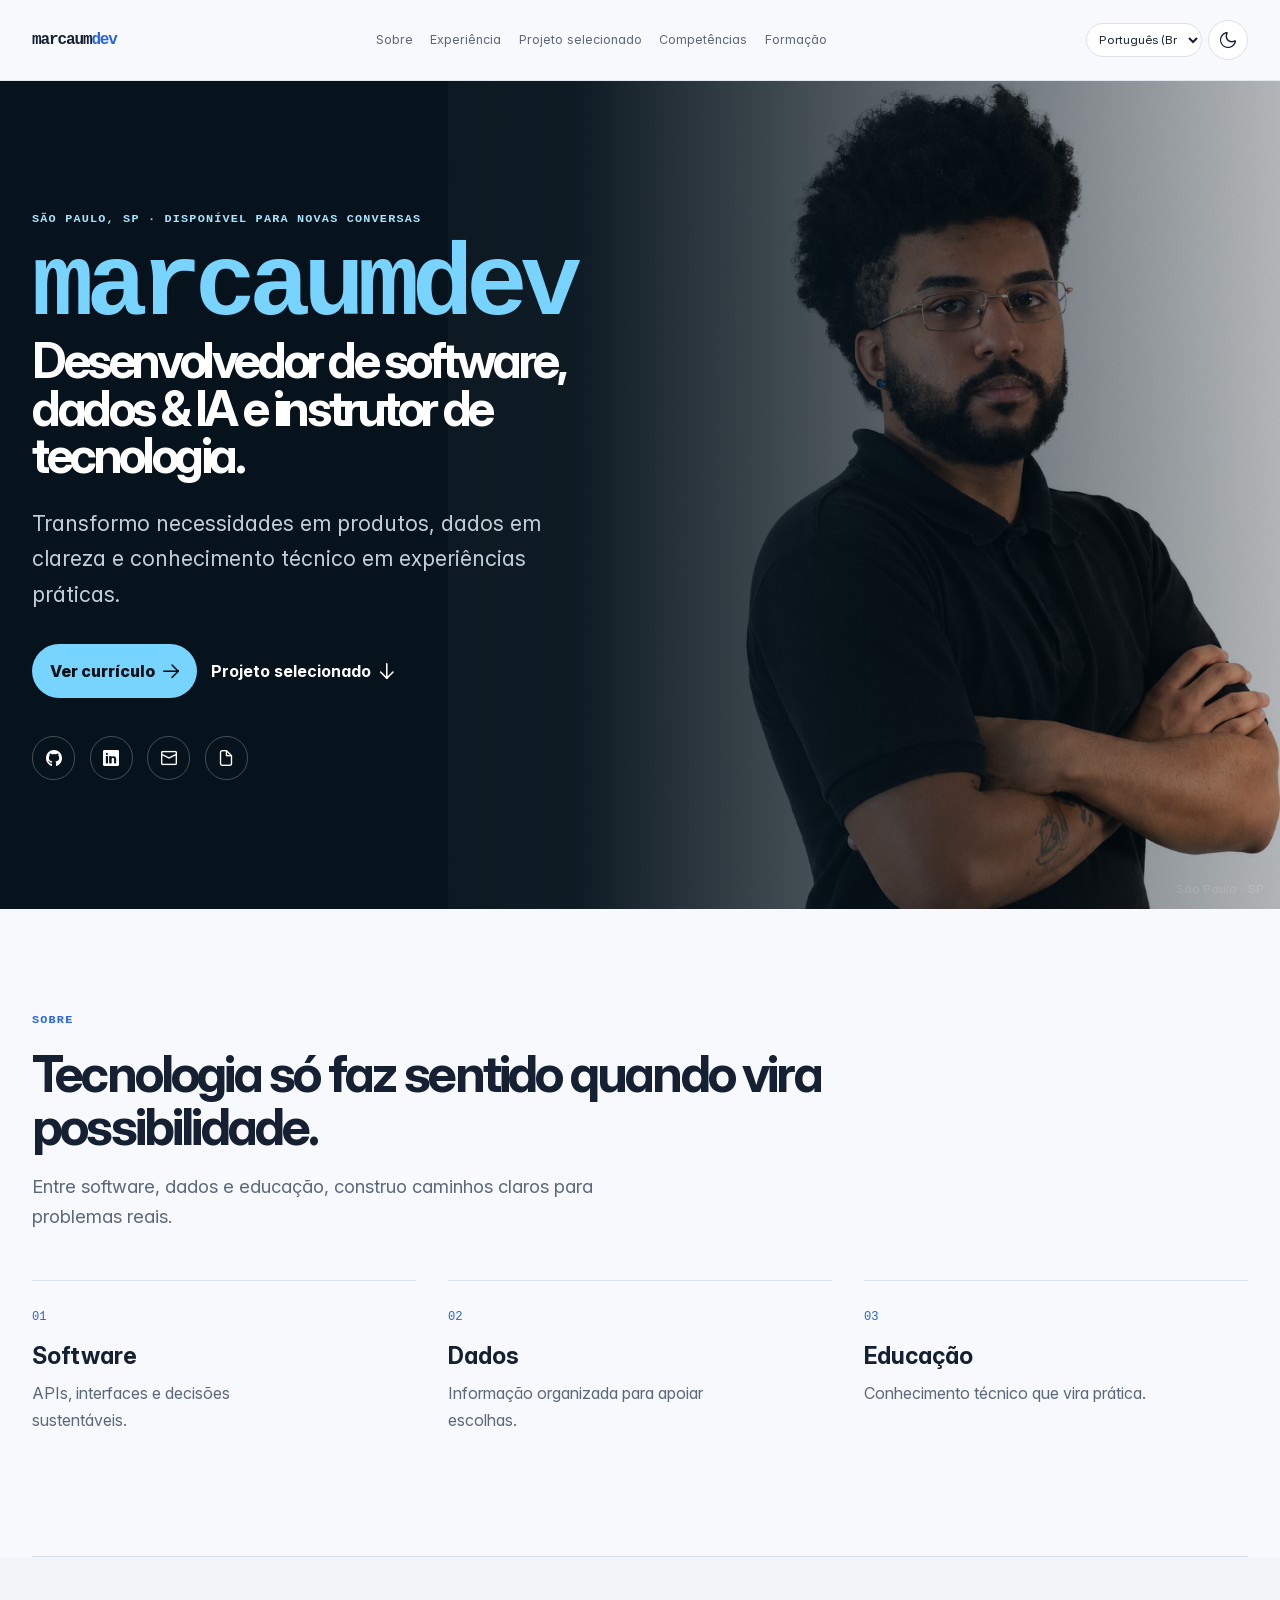
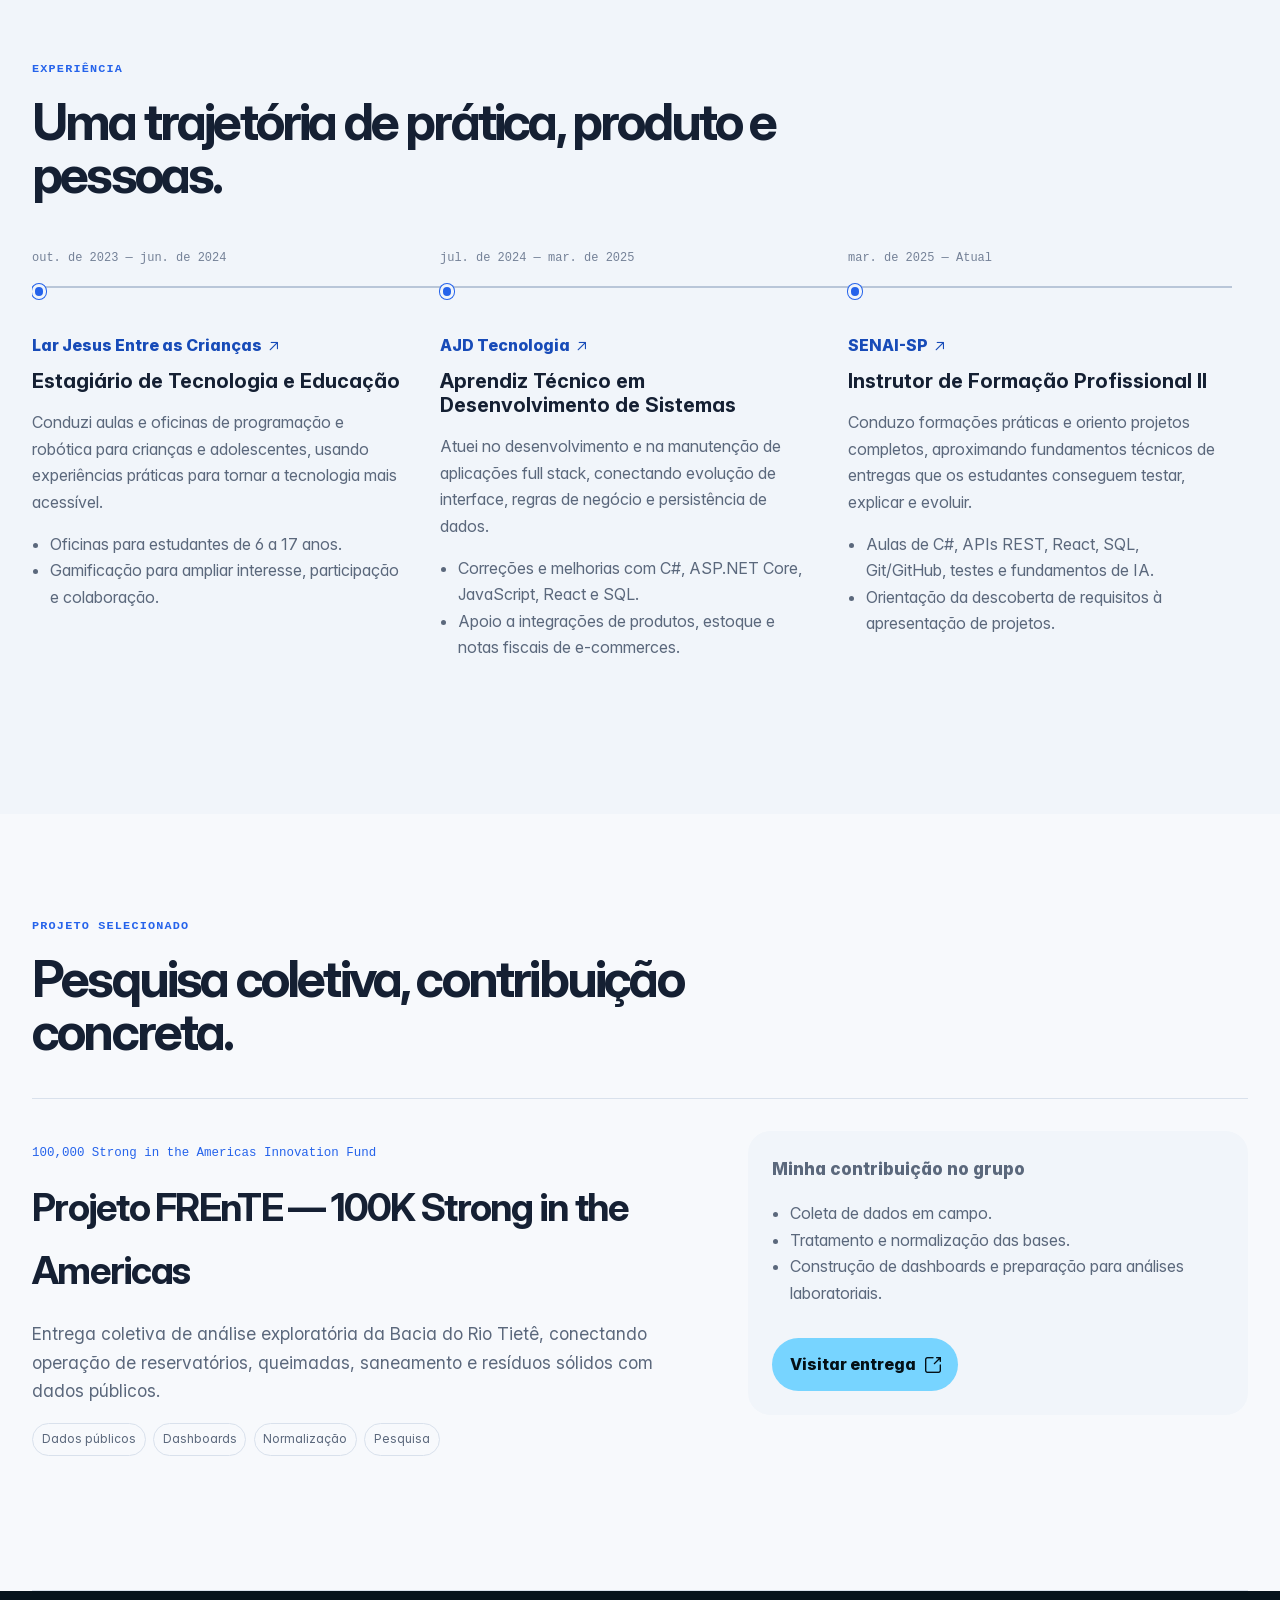
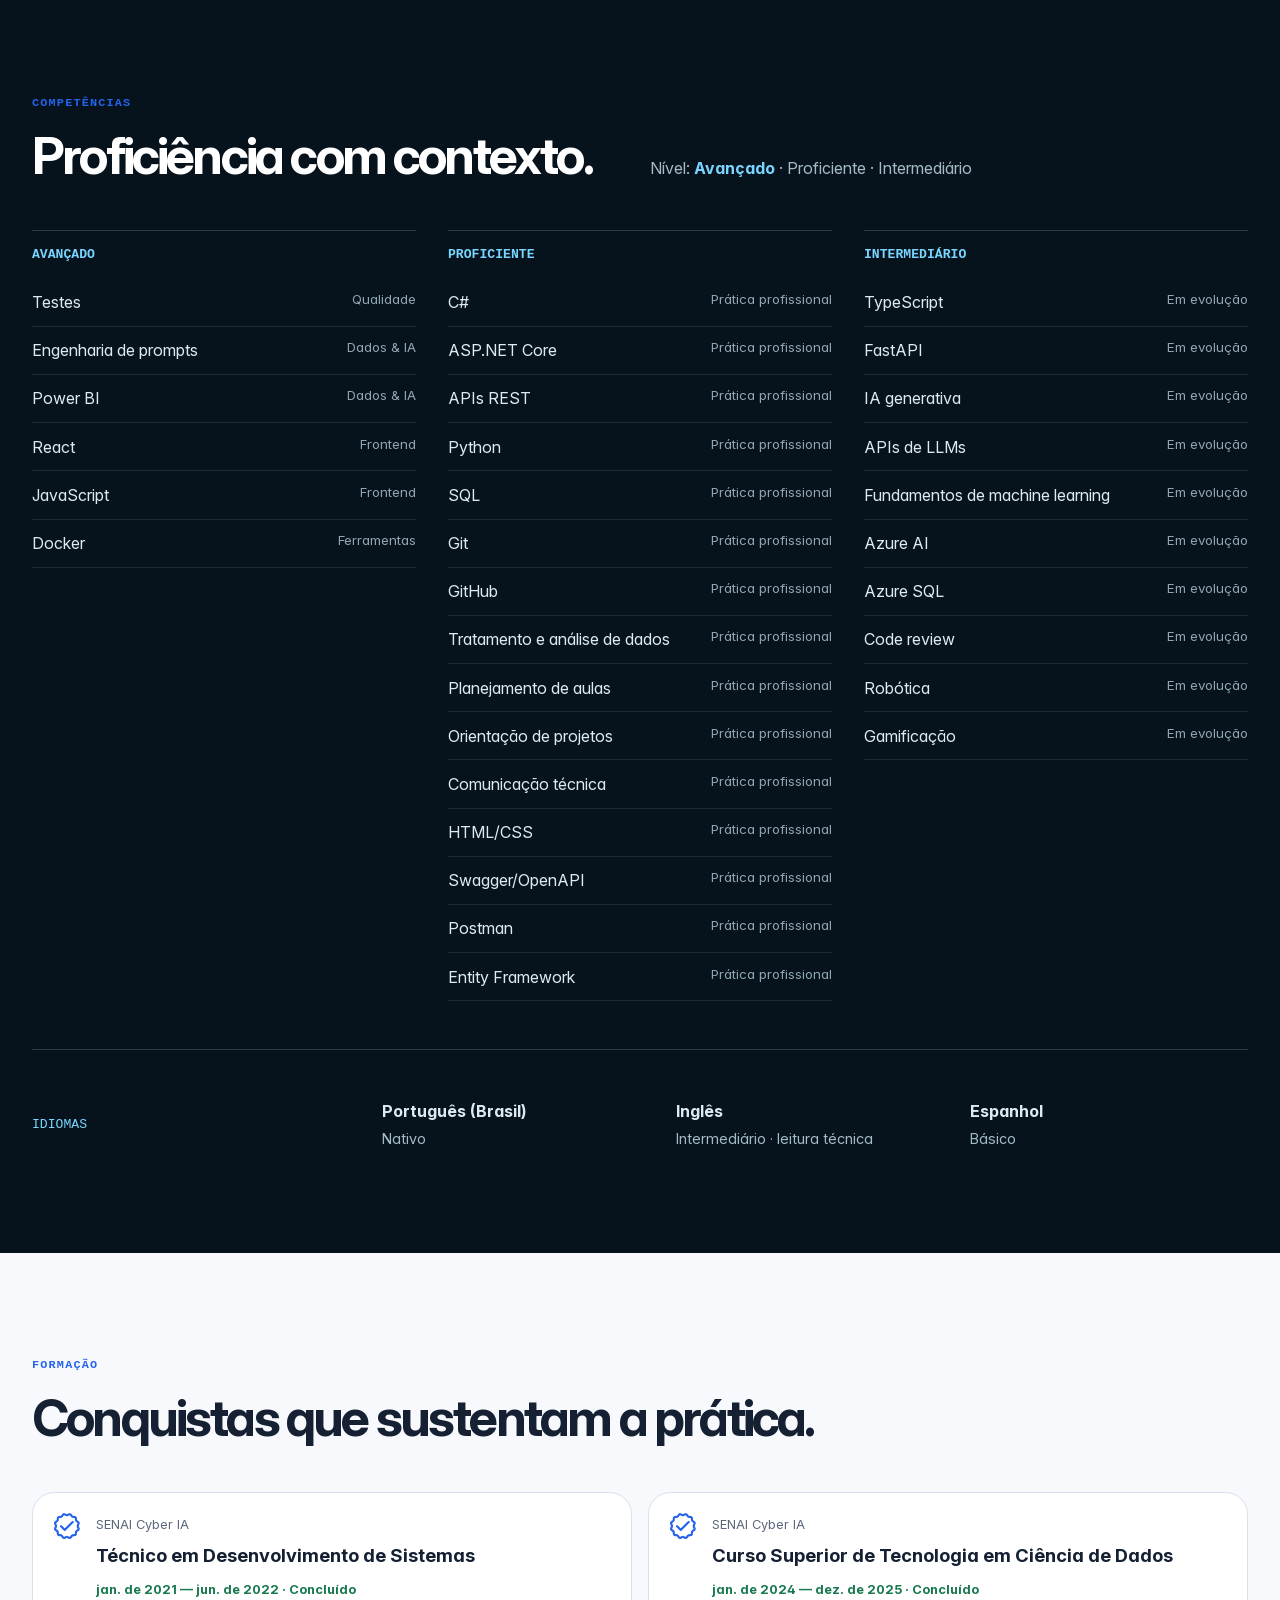
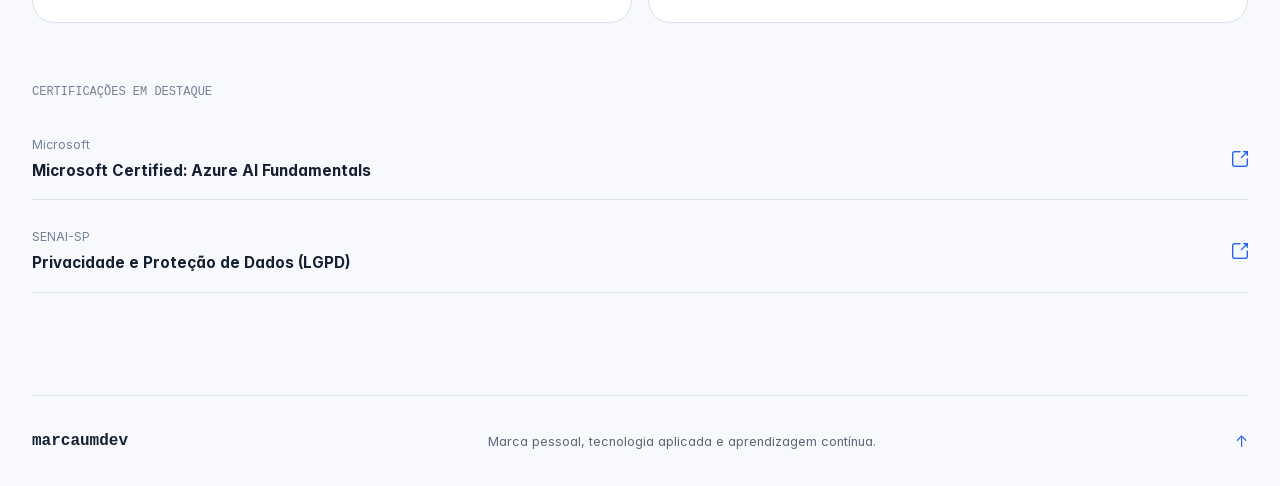
==== index.html @ b262da32 "deploy: publish portfolio build" ====
<!doctype html>
<html lang="pt-BR">
  <head>
    <meta charset="UTF-8" />
    <meta name="viewport" content="width=device-width, initial-scale=1.0" />
    <meta name="theme-color" content="#0b1220" />
    <meta
      name="description"
      content="Portfólio de Marcos Vinícius — desenvolvimento de software, dados, inteligência artificial e educação tecnológica."
    />
    <meta property="og:type" content="website" />
    <meta property="og:title" content="Marcos Vinícius — Software, Dados & Educação" />
    <meta
      property="og:description"
      content="Projetos e experiências em desenvolvimento de software, dados, IA e educação tecnológica."
    />
    <meta name="twitter:card" content="summary" />
    <title>Marcos Vinícius — Software, Dados & Educação</title>
    <script type="module" crossorigin src="/assets/index-ChPL6pf3.js"></script>
    <link rel="stylesheet" crossorigin href="/assets/index-CxousKQp.css">
  </head>
  <body>
    <div id="root"></div>
  </body>
</html>
---- assets/index-CxousKQp.css ----
@font-face{font-family:primeicons;font-display:block;src:url(/assets/primeicons-DMOk5skT.eot);src:url(/assets/primeicons-DMOk5skT.eot?#iefix)format("embedded-opentype"),url(/assets/primeicons-C6QP2o4f.woff2)format("woff2"),url(/assets/primeicons-WjwUDZjB.woff)format("woff"),url(/assets/primeicons-MpK4pl85.ttf)format("truetype"),url(/assets/primeicons-Dr5RGzOO.svg?#primeicons)format("svg");font-weight:400;font-style:normal}.pi{speak:none;font-variant:normal;text-transform:none;-webkit-font-smoothing:antialiased;-moz-osx-font-smoothing:grayscale;font-family:primeicons;font-style:normal;font-weight:400;line-height:1;display:inline-block}.pi:before{--webkit-backface-visibility:hidden;backface-visibility:hidden}.pi-fw{text-align:center;width:1.28571em}.pi-spin{animation:2s linear infinite fa-spin}@media (prefers-reduced-motion:reduce){.pi-spin{transition-duration:0s;transition-delay:0s;animation-duration:1ms;animation-iteration-count:1;animation-delay:-1ms}}@keyframes fa-spin{0%{transform:rotate(0)}to{transform:rotate(359deg)}}.pi-folder-plus:before{content:""}.pi-receipt:before{content:""}.pi-asterisk:before{content:""}.pi-face-smile:before{content:""}.pi-pinterest:before{content:""}.pi-expand:before{content:""}.pi-pen-to-square:before{content:""}.pi-wave-pulse:before{content:""}.pi-turkish-lira:before{content:""}.pi-spinner-dotted:before{content:""}.pi-crown:before{content:""}.pi-pause-circle:before{content:""}.pi-warehouse:before{content:""}.pi-objects-column:before{content:""}.pi-clipboard:before{content:""}.pi-play-circle:before{content:""}.pi-venus:before{content:""}.pi-cart-minus:before{content:""}.pi-file-plus:before{content:""}.pi-microchip:before{content:""}.pi-twitch:before{content:""}.pi-building-columns:before{content:""}.pi-file-check:before{content:""}.pi-microchip-ai:before{content:""}.pi-trophy:before{content:""}.pi-barcode:before{content:""}.pi-file-arrow-up:before{content:""}.pi-mars:before{content:""}.pi-tiktok:before{content:""}.pi-arrow-up-right-and-arrow-down-left-from-center:before{content:""}.pi-ethereum:before{content:""}.pi-list-check:before{content:""}.pi-thumbtack:before{content:""}.pi-arrow-down-left-and-arrow-up-right-to-center:before{content:""}.pi-equals:before{content:""}.pi-lightbulb:before{content:""}.pi-star-half:before{content:""}.pi-address-book:before{content:""}.pi-chart-scatter:before{content:""}.pi-indian-rupee:before{content:""}.pi-star-half-fill:before{content:""}.pi-cart-arrow-down:before{content:""}.pi-calendar-clock:before{content:""}.pi-sort-up-fill:before{content:""}.pi-sparkles:before{content:""}.pi-bullseye:before{content:""}.pi-sort-down-fill:before{content:""}.pi-graduation-cap:before{content:""}.pi-hammer:before{content:""}.pi-bell-slash:before{content:""}.pi-gauge:before{content:""}.pi-shop:before{content:""}.pi-headphones:before{content:""}.pi-eraser:before{content:""}.pi-stopwatch:before{content:""}.pi-verified:before{content:""}.pi-delete-left:before{content:""}.pi-hourglass:before{content:""}.pi-truck:before{content:""}.pi-wrench:before{content:""}.pi-microphone:before{content:""}.pi-megaphone:before{content:""}.pi-arrow-right-arrow-left:before{content:""}.pi-bitcoin:before{content:""}.pi-file-edit:before{content:""}.pi-language:before{content:""}.pi-file-export:before{content:""}.pi-file-import:before{content:""}.pi-file-word:before{content:""}.pi-gift:before{content:""}.pi-cart-plus:before{content:""}.pi-thumbs-down-fill:before{content:""}.pi-thumbs-up-fill:before{content:""}.pi-arrows-alt:before{content:""}.pi-calculator:before{content:""}.pi-sort-alt-slash:before{content:""}.pi-arrows-h:before{content:""}.pi-arrows-v:before{content:""}.pi-pound:before{content:""}.pi-prime:before{content:""}.pi-chart-pie:before{content:""}.pi-reddit:before{content:""}.pi-code:before{content:""}.pi-sync:before{content:""}.pi-shopping-bag:before{content:""}.pi-server:before{content:""}.pi-database:before{content:""}.pi-hashtag:before{content:""}.pi-bookmark-fill:before{content:""}.pi-filter-fill:before{content:""}.pi-heart-fill:before{content:""}.pi-flag-fill:before{content:""}.pi-circle:before{content:""}.pi-circle-fill:before{content:""}.pi-bolt:before{content:""}.pi-history:before{content:""}.pi-box:before{content:""}.pi-at:before{content:""}.pi-arrow-up-right:before{content:""}.pi-arrow-up-left:before{content:""}.pi-arrow-down-left:before{content:""}.pi-arrow-down-right:before{content:""}.pi-telegram:before{content:""}.pi-stop-circle:before{content:""}.pi-stop:before{content:""}.pi-whatsapp:before{content:""}.pi-building:before{content:""}.pi-qrcode:before{content:""}.pi-car:before{content:""}.pi-instagram:before{content:""}.pi-linkedin:before{content:""}.pi-send:before{content:""}.pi-slack:before{content:""}.pi-sun:before{content:""}.pi-moon:before{content:""}.pi-vimeo:before{content:""}.pi-youtube:before{content:""}.pi-flag:before{content:""}.pi-wallet:before{content:""}.pi-map:before{content:""}.pi-link:before{content:""}.pi-credit-card:before{content:""}.pi-discord:before{content:""}.pi-percentage:before{content:""}.pi-euro:before{content:""}.pi-book:before{content:""}.pi-shield:before{content:""}.pi-paypal:before{content:""}.pi-amazon:before{content:""}.pi-phone:before{content:""}.pi-filter-slash:before{content:""}.pi-facebook:before{content:""}.pi-github:before{content:""}.pi-twitter:before{content:""}.pi-step-backward-alt:before{content:""}.pi-step-forward-alt:before{content:""}.pi-forward:before{content:""}.pi-backward:before{content:""}.pi-fast-backward:before{content:""}.pi-fast-forward:before{content:""}.pi-pause:before{content:""}.pi-play:before{content:""}.pi-compass:before{content:""}.pi-id-card:before{content:""}.pi-ticket:before{content:""}.pi-file-o:before{content:""}.pi-reply:before{content:""}.pi-directions-alt:before{content:""}.pi-directions:before{content:""}.pi-thumbs-up:before{content:""}.pi-thumbs-down:before{content:""}.pi-sort-numeric-down-alt:before{content:""}.pi-sort-numeric-up-alt:before{content:""}.pi-sort-alpha-down-alt:before{content:""}.pi-sort-alpha-up-alt:before{content:""}.pi-sort-numeric-down:before{content:""}.pi-sort-numeric-up:before{content:""}.pi-sort-alpha-down:before{content:""}.pi-sort-alpha-up:before{content:""}.pi-sort-alt:before{content:""}.pi-sort-amount-up:before{content:""}.pi-sort-amount-down:before{content:""}.pi-sort-amount-down-alt:before{content:""}.pi-sort-amount-up-alt:before{content:""}.pi-palette:before{content:""}.pi-undo:before{content:""}.pi-desktop:before{content:""}.pi-sliders-v:before{content:""}.pi-sliders-h:before{content:""}.pi-search-plus:before{content:""}.pi-search-minus:before{content:""}.pi-file-excel:before{content:""}.pi-file-pdf:before{content:""}.pi-check-square:before{content:""}.pi-chart-line:before{content:""}.pi-user-edit:before{content:""}.pi-exclamation-circle:before{content:""}.pi-android:before{content:""}.pi-google:before{content:""}.pi-apple:before{content:""}.pi-microsoft:before{content:""}.pi-heart:before{content:""}.pi-mobile:before{content:""}.pi-tablet:before{content:""}.pi-key:before{content:""}.pi-shopping-cart:before{content:""}.pi-comments:before{content:""}.pi-comment:before{content:""}.pi-briefcase:before{content:""}.pi-bell:before{content:""}.pi-paperclip:before{content:""}.pi-share-alt:before{content:""}.pi-envelope:before{content:""}.pi-volume-down:before{content:""}.pi-volume-up:before{content:""}.pi-volume-off:before{content:""}.pi-eject:before{content:""}.pi-money-bill:before{content:""}.pi-images:before{content:""}.pi-image:before{content:""}.pi-sign-in:before{content:""}.pi-sign-out:before{content:""}.pi-wifi:before{content:""}.pi-sitemap:before{content:""}.pi-chart-bar:before{content:""}.pi-camera:before{content:""}.pi-dollar:before{content:""}.pi-lock-open:before{content:""}.pi-table:before{content:""}.pi-map-marker:before{content:""}.pi-list:before{content:""}.pi-eye-slash:before{content:""}.pi-eye:before{content:""}.pi-folder-open:before{content:""}.pi-folder:before{content:""}.pi-video:before{content:""}.pi-inbox:before{content:""}.pi-lock:before{content:""}.pi-unlock:before{content:""}.pi-tags:before{content:""}.pi-tag:before{content:""}.pi-power-off:before{content:""}.pi-save:before{content:""}.pi-question-circle:before{content:""}.pi-question:before{content:""}.pi-copy:before{content:""}.pi-file:before{content:""}.pi-clone:before{content:""}.pi-calendar-times:before{content:""}.pi-calendar-minus:before{content:""}.pi-calendar-plus:before{content:""}.pi-ellipsis-v:before{content:""}.pi-ellipsis-h:before{content:""}.pi-bookmark:before{content:""}.pi-globe:before{content:""}.pi-replay:before{content:""}.pi-filter:before{content:""}.pi-print:before{content:""}.pi-align-right:before{content:""}.pi-align-left:before{content:""}.pi-align-center:before{content:""}.pi-align-justify:before{content:""}.pi-cog:before{content:""}.pi-cloud-download:before{content:""}.pi-cloud-upload:before{content:""}.pi-cloud:before{content:""}.pi-pencil:before{content:""}.pi-users:before{content:""}.pi-clock:before{content:""}.pi-user-minus:before{content:""}.pi-user-plus:before{content:""}.pi-trash:before{content:""}.pi-external-link:before{content:""}.pi-window-maximize:before{content:""}.pi-window-minimize:before{content:""}.pi-refresh:before{content:""}.pi-user:before{content:""}.pi-exclamation-triangle:before{content:""}.pi-calendar:before{content:""}.pi-chevron-circle-left:before{content:""}.pi-chevron-circle-down:before{content:""}.pi-chevron-circle-right:before{content:""}.pi-chevron-circle-up:before{content:""}.pi-angle-double-down:before{content:""}.pi-angle-double-left:before{content:""}.pi-angle-double-right:before{content:""}.pi-angle-double-up:before{content:""}.pi-angle-down:before{content:""}.pi-angle-left:before{content:""}.pi-angle-right:before{content:""}.pi-angle-up:before{content:""}.pi-upload:before{content:""}.pi-download:before{content:""}.pi-ban:before{content:""}.pi-star-fill:before{content:""}.pi-star:before{content:""}.pi-chevron-left:before{content:""}.pi-chevron-right:before{content:""}.pi-chevron-down:before{content:""}.pi-chevron-up:before{content:""}.pi-caret-left:before{content:""}.pi-caret-right:before{content:""}.pi-caret-down:before{content:""}.pi-caret-up:before{content:""}.pi-search:before{content:""}.pi-check:before{content:""}.pi-check-circle:before{content:""}.pi-times:before{content:""}.pi-times-circle:before{content:""}.pi-plus:before{content:""}.pi-plus-circle:before{content:""}.pi-minus:before{content:""}.pi-minus-circle:before{content:""}.pi-circle-on:before{content:""}.pi-circle-off:before{content:""}.pi-sort-down:before{content:""}.pi-sort-up:before{content:""}.pi-sort:before{content:""}.pi-step-backward:before{content:""}.pi-step-forward:before{content:""}.pi-th-large:before{content:""}.pi-arrow-down:before{content:""}.pi-arrow-left:before{content:""}.pi-arrow-right:before{content:""}.pi-arrow-up:before{content:""}.pi-bars:before{content:""}.pi-arrow-circle-down:before{content:""}.pi-arrow-circle-left:before{content:""}.pi-arrow-circle-right:before{content:""}.pi-arrow-circle-up:before{content:""}.pi-info:before{content:""}.pi-info-circle:before{content:""}.pi-home:before{content:""}.pi-spinner:before{content:""}:root{font-feature-settings:"cv02", "cv03", "cv04", "cv11";font-variation-settings:normal;--font-family:"Inter var", sans-serif;--font-feature-settings:"cv02", "cv03", "cv04", "cv11";--surface-a:#fff;--surface-b:#f9fafb;--surface-c:#f3f4f6;--surface-d:#e5e7eb;--surface-e:#fff;--surface-f:#fff;--text-color:#4b5563;--text-color-secondary:#6b7280;--primary-color:#06b6d4;--primary-color-text:#fff;--surface-0:#fff;--surface-50:#f9fafb;--surface-100:#f3f4f6;--surface-200:#e5e7eb;--surface-300:#d1d5db;--surface-400:#9ca3af;--surface-500:#6b7280;--surface-600:#4b5563;--surface-700:#374151;--surface-800:#1f2937;--surface-900:#111827;--gray-50:#f9fafb;--gray-100:#f3f4f6;--gray-200:#e5e7eb;--gray-300:#d1d5db;--gray-400:#9ca3af;--gray-500:#6b7280;--gray-600:#4b5563;--gray-700:#374151;--gray-800:#1f2937;--gray-900:#111827;--content-padding:1.25rem;--inline-spacing:.5rem;--border-radius:6px;--surface-ground:#f9fafb;--surface-section:#fff;--surface-card:#fff;--surface-overlay:#fff;--surface-border:#dfe7ef;--surface-hover:#f6f9fc;--focus-ring:0 0 0 .2rem #a5f3fc;--maskbg:#0006;--highlight-bg:#ecfeff;--highlight-text-color:#0e7490;--lightningcss-light:initial;--lightningcss-dark: ;color-scheme:light;font-family:Inter var,sans-serif}@font-face{font-family:Inter var;font-weight:100 900;font-display:swap;font-style:normal;font-named-instance:"Regular";src:url(/assets/InterVariable-CWi-zmRD.woff2)format("woff2")}@font-face{font-family:Inter var;font-weight:100 900;font-display:swap;font-style:italic;font-named-instance:"Italic";src:url(/assets/InterVariable-Italic-d6KXgdvN.woff2)format("woff2")}:root{--blue-50:#f5f9ff;--blue-100:#d0e1fd;--blue-200:#abc9fb;--blue-300:#85b2f9;--blue-400:#609af8;--blue-500:#3b82f6;--blue-600:#326fd1;--blue-700:#295bac;--blue-800:#204887;--blue-900:#183462;--green-50:#f4fcf7;--green-100:#caf1d8;--green-200:#a0e6ba;--green-300:#76db9b;--green-400:#4cd07d;--green-500:#22c55e;--green-600:#1da750;--green-700:#188a42;--green-800:#136c34;--green-900:#0e4f26;--yellow-50:#fefbf3;--yellow-100:#faedc4;--yellow-200:#f6de95;--yellow-300:#f2d066;--yellow-400:#eec137;--yellow-500:#eab308;--yellow-600:#c79807;--yellow-700:#a47d06;--yellow-800:#816204;--yellow-900:#5e4803;--cyan-50:#f3fbfd;--cyan-100:#c3edf5;--cyan-200:#94e0ed;--cyan-300:#65d2e4;--cyan-400:#35c4dc;--cyan-500:#06b6d4;--cyan-600:#059bb4;--cyan-700:#047f94;--cyan-800:#036475;--cyan-900:#024955;--pink-50:#fef6fa;--pink-100:#fad3e7;--pink-200:#f7b0d3;--pink-300:#f38ec0;--pink-400:#f06bac;--pink-500:#ec4899;--pink-600:#c93d82;--pink-700:#a5326b;--pink-800:#822854;--pink-900:#5e1d3d;--indigo-50:#f7f7fe;--indigo-100:#dadafc;--indigo-200:#bcbdf9;--indigo-300:#9ea0f6;--indigo-400:#8183f4;--indigo-500:#6366f1;--indigo-600:#5457cd;--indigo-700:#4547a9;--indigo-800:#363885;--indigo-900:#282960;--teal-50:#f3fbfb;--teal-100:#c7eeea;--teal-200:#9ae0d9;--teal-300:#6dd3c8;--teal-400:#41c5b7;--teal-500:#14b8a6;--teal-600:#119c8d;--teal-700:#0e8174;--teal-800:#0b655b;--teal-900:#084a42;--orange-50:#fff8f3;--orange-100:#feddc7;--orange-200:#fcc39b;--orange-300:#fba86f;--orange-400:#fa8e42;--orange-500:#f97316;--orange-600:#d46213;--orange-700:#ae510f;--orange-800:#893f0c;--orange-900:#642e09;--bluegray-50:#f7f8f9;--bluegray-100:#dadee3;--bluegray-200:#bcc3cd;--bluegray-300:#9fa9b7;--bluegray-400:#818ea1;--bluegray-500:#64748b;--bluegray-600:#556376;--bluegray-700:#465161;--bluegray-800:#37404c;--bluegray-900:#282e38;--purple-50:#fbf7ff;--purple-100:#ead6fd;--purple-200:#dab6fc;--purple-300:#c996fa;--purple-400:#b975f9;--purple-500:#a855f7;--purple-600:#8f48d2;--purple-700:#763cad;--purple-800:#5c2f88;--purple-900:#432263;--red-50:#fff5f5;--red-100:#ffd0ce;--red-200:#ffaca7;--red-300:#ff8780;--red-400:#ff6259;--red-500:#ff3d32;--red-600:#d9342b;--red-700:#b32b23;--red-800:#8c221c;--red-900:#661814;--primary-50:#f3fbfd;--primary-100:#c3edf5;--primary-200:#94e0ed;--primary-300:#65d2e4;--primary-400:#35c4dc;--primary-500:#06b6d4;--primary-600:#059bb4;--primary-700:#047f94;--primary-800:#036475;--primary-900:#024955}.p-editor-container .p-editor-toolbar{background:#f9fafb;border-top-left-radius:6px;border-top-right-radius:6px}.p-editor-container .p-editor-toolbar.ql-snow{border:1px solid #e5e7eb}.p-editor-container .p-editor-toolbar.ql-snow .ql-stroke{stroke:#6b7280}.p-editor-container .p-editor-toolbar.ql-snow .ql-fill{fill:#6b7280}.p-editor-container .p-editor-toolbar.ql-snow .ql-picker .ql-picker-label{color:#6b7280;border:0}.p-editor-container .p-editor-toolbar.ql-snow .ql-picker .ql-picker-label:hover{color:#4b5563}.p-editor-container .p-editor-toolbar.ql-snow .ql-picker .ql-picker-label:hover .ql-stroke{stroke:#4b5563}.p-editor-container .p-editor-toolbar.ql-snow .ql-picker .ql-picker-label:hover .ql-fill{fill:#4b5563}.p-editor-container .p-editor-toolbar.ql-snow .ql-picker.ql-expanded .ql-picker-label{color:#4b5563}.p-editor-container .p-editor-toolbar.ql-snow .ql-picker.ql-expanded .ql-picker-label .ql-stroke{stroke:#4b5563}.p-editor-container .p-editor-toolbar.ql-snow .ql-picker.ql-expanded .ql-picker-label .ql-fill{fill:#4b5563}.p-editor-container .p-editor-toolbar.ql-snow .ql-picker.ql-expanded .ql-picker-options{background:#fff;border:0;border-radius:6px;padding:.75rem 0;box-shadow:0 2px 12px #0000001a}.p-editor-container .p-editor-toolbar.ql-snow .ql-picker.ql-expanded .ql-picker-options .ql-picker-item{color:#4b5563}.p-editor-container .p-editor-toolbar.ql-snow .ql-picker.ql-expanded .ql-picker-options .ql-picker-item:hover{color:#4b5563;background:#f3f4f6}.p-editor-container .p-editor-toolbar.ql-snow .ql-picker.ql-expanded:not(.ql-icon-picker) .ql-picker-item{padding:.75rem 1.25rem}.p-editor-container .p-editor-content{border-bottom-right-radius:6px;border-bottom-left-radius:6px}.p-editor-container .p-editor-content.ql-snow{border:1px solid #e5e7eb}.p-editor-container .p-editor-content .ql-editor{color:#4b5563;background:#fff;border-bottom-right-radius:6px;border-bottom-left-radius:6px}.p-editor-container .ql-snow.ql-toolbar button:hover,.p-editor-container .ql-snow.ql-toolbar button:focus{color:#4b5563}.p-editor-container .ql-snow.ql-toolbar button:hover .ql-stroke,.p-editor-container .ql-snow.ql-toolbar button:focus .ql-stroke{stroke:#4b5563}.p-editor-container .ql-snow.ql-toolbar button:hover .ql-fill,.p-editor-container .ql-snow.ql-toolbar button:focus .ql-fill{fill:#4b5563}.p-editor-container .ql-snow.ql-toolbar button.ql-active,.p-editor-container .ql-snow.ql-toolbar .ql-picker-label.ql-active,.p-editor-container .ql-snow.ql-toolbar .ql-picker-item.ql-selected{color:#06b6d4}.p-editor-container .ql-snow.ql-toolbar button.ql-active .ql-stroke,.p-editor-container .ql-snow.ql-toolbar .ql-picker-label.ql-active .ql-stroke,.p-editor-container .ql-snow.ql-toolbar .ql-picker-item.ql-selected .ql-stroke{stroke:#06b6d4}.p-editor-container .ql-snow.ql-toolbar button.ql-active .ql-fill,.p-editor-container .ql-snow.ql-toolbar .ql-picker-label.ql-active .ql-fill,.p-editor-container .ql-snow.ql-toolbar .ql-picker-item.ql-selected .ql-fill{fill:#06b6d4}.p-editor-container .ql-snow.ql-toolbar button.ql-active .ql-picker-label,.p-editor-container .ql-snow.ql-toolbar .ql-picker-label.ql-active .ql-picker-label,.p-editor-container .ql-snow.ql-toolbar .ql-picker-item.ql-selected .ql-picker-label{color:#06b6d4}@layer primereact{*{box-sizing:border-box}.p-component{font-family:var(--font-family);font-feature-settings:var(--font-feature-settings,normal);font-size:1rem;font-weight:400}.p-component-overlay{background-color:#0006;transition-duration:.2s}.p-disabled,.p-component:disabled{opacity:.6}.p-error{color:#e24c4c}.p-text-secondary{color:#6b7280}.pi{font-size:1rem}.p-icon{width:1rem;height:1rem}.p-link{font-family:var(--font-family);font-feature-settings:var(--font-feature-settings,normal);border-radius:6px;font-size:1rem}.p-link:focus-visible{outline-offset:0;outline:0;box-shadow:0 0 0 .2rem #a5f3fc}.p-component-overlay-enter{animation:.15s forwards p-component-overlay-enter-animation}.p-component-overlay-leave{animation:.15s forwards p-component-overlay-leave-animation}@keyframes p-component-overlay-enter-animation{0%{background-color:#0000}to{background-color:var(--maskbg)}}@keyframes p-component-overlay-leave-animation{0%{background-color:var(--maskbg)}to{background-color:#0000}}.p-autocomplete .p-autocomplete-loader{right:.75rem}.p-autocomplete.p-autocomplete-dd .p-autocomplete-loader{right:3.75rem}.p-autocomplete .p-autocomplete-multiple-container{gap:.5rem;padding:.375rem .75rem}.p-autocomplete .p-autocomplete-multiple-container:not(.p-disabled):hover{border-color:#06b6d4}.p-autocomplete .p-autocomplete-multiple-container:not(.p-disabled).p-focus{outline-offset:0;border-color:#06b6d4;outline:0;box-shadow:0 0 0 .2rem #a5f3fc}.p-autocomplete .p-autocomplete-multiple-container .p-autocomplete-input-token{padding:.375rem 0}.p-autocomplete .p-autocomplete-multiple-container .p-autocomplete-input-token input{font-family:var(--font-family);font-feature-settings:var(--font-feature-settings,normal);color:#4b5563;margin:0;padding:0;font-size:1rem}.p-autocomplete .p-autocomplete-multiple-container .p-autocomplete-token{color:#0e7490;background:#ecfeff;border-radius:6px;margin-right:.5rem;padding:.375rem .75rem}.p-autocomplete .p-autocomplete-multiple-container .p-autocomplete-token .p-autocomplete-token-icon{margin-left:.5rem}.p-autocomplete.p-invalid.p-component>.p-inputtext{border-color:#e24c4c}.p-autocomplete-panel{color:#4b5563;background:#fff;border:0;border-radius:6px;box-shadow:0 2px 12px #0000001a}.p-autocomplete-panel .p-autocomplete-items{padding:.75rem 0}.p-autocomplete-panel .p-autocomplete-items .p-autocomplete-item{color:#4b5563;background:0 0;border:0;border-radius:0;margin:0;padding:.75rem 1.25rem;transition:box-shadow .2s}.p-autocomplete-panel .p-autocomplete-items .p-autocomplete-item:hover{color:#4b5563;background:#f3f4f6}.p-autocomplete-panel .p-autocomplete-items .p-autocomplete-item.p-highlight{color:#0e7490;background:#ecfeff}.p-autocomplete-panel .p-autocomplete-items .p-autocomplete-item-group{color:#374151;background:#fff;margin:0;padding:.75rem 1.25rem;font-weight:700}.p-calendar.p-invalid.p-component>.p-inputtext{border-color:#e24c4c}.p-calendar:not(.p-calendar-disabled).p-focus>.p-inputtext{outline-offset:0;border-color:#06b6d4;outline:0;box-shadow:0 0 0 .2rem #a5f3fc}.p-datepicker{color:#4b5563;background:#fff;border:1px solid #d1d5db;border-radius:6px;padding:.5rem}.p-datepicker:not(.p-datepicker-inline){background:#fff;border:0;box-shadow:0 2px 12px #0000001a}.p-datepicker:not(.p-datepicker-inline) .p-datepicker-header{background:#fff}.p-datepicker .p-datepicker-header{color:#4b5563;background:#fff;border-bottom:1px solid #e5e7eb;border-top-left-radius:6px;border-top-right-radius:6px;margin:0;padding:.5rem;font-weight:600}.p-datepicker .p-datepicker-header .p-datepicker-prev,.p-datepicker .p-datepicker-header .p-datepicker-next{color:#6b7280;background:0 0;border:0;border-radius:50%;width:2rem;height:2rem;transition:background-color .2s,color .2s,box-shadow .2s}.p-datepicker .p-datepicker-header .p-datepicker-prev:enabled:hover,.p-datepicker .p-datepicker-header .p-datepicker-next:enabled:hover{color:#374151;background:#f3f4f6;border-color:#0000}.p-datepicker .p-datepicker-header .p-datepicker-prev:focus-visible,.p-datepicker .p-datepicker-header .p-datepicker-next:focus-visible{outline-offset:0;outline:0;box-shadow:0 0 0 .2rem #a5f3fc}.p-datepicker .p-datepicker-header .p-datepicker-title{line-height:2rem}.p-datepicker .p-datepicker-header .p-datepicker-title .p-datepicker-year,.p-datepicker .p-datepicker-header .p-datepicker-title .p-datepicker-month{color:#4b5563;padding:.5rem;font-weight:600;transition:background-color .2s,color .2s,box-shadow .2s}.p-datepicker .p-datepicker-header .p-datepicker-title .p-datepicker-year:enabled:hover,.p-datepicker .p-datepicker-header .p-datepicker-title .p-datepicker-month:enabled:hover{color:#06b6d4}.p-datepicker .p-datepicker-header .p-datepicker-title .p-datepicker-month{margin-right:.5rem}.p-datepicker table{margin:.5rem 0;font-size:1rem}.p-datepicker table th{padding:.5rem}.p-datepicker table th>span{width:2.5rem;height:2.5rem}.p-datepicker table td{padding:.5rem}.p-datepicker table td>span{border:1px solid #0000;border-radius:50%;width:2.5rem;height:2.5rem;transition:box-shadow .2s}.p-datepicker table td>span.p-highlight{color:#0e7490;background:#ecfeff}.p-datepicker table td>span:focus{outline-offset:0;outline:0;box-shadow:0 0 0 .2rem #a5f3fc}.p-datepicker table td.p-datepicker-today>span{color:#4b5563;background:#d1d5db;border-color:#0000}.p-datepicker table td.p-datepicker-today>span.p-highlight{color:#0e7490;background:#ecfeff}.p-datepicker .p-datepicker-buttonbar{border-top:1px solid #e5e7eb;padding:1rem 0}.p-datepicker .p-datepicker-buttonbar .p-button{width:auto}.p-datepicker .p-timepicker{border-top:1px solid #e5e7eb;padding:.5rem}.p-datepicker .p-timepicker button{color:#6b7280;background:0 0;border:0;border-radius:50%;width:2rem;height:2rem;transition:background-color .2s,color .2s,box-shadow .2s}.p-datepicker .p-timepicker button:enabled:hover{color:#374151;background:#f3f4f6;border-color:#0000}.p-datepicker .p-timepicker button:focus-visible{outline-offset:0;outline:0;box-shadow:0 0 0 .2rem #a5f3fc}.p-datepicker .p-timepicker button:last-child{margin-top:.2em}.p-datepicker .p-timepicker span{font-size:1.25rem}.p-datepicker .p-timepicker>div{padding:0 .5rem}.p-datepicker.p-datepicker-timeonly .p-timepicker{border-top:0}.p-datepicker .p-monthpicker{margin:.5rem 0}.p-datepicker .p-monthpicker .p-monthpicker-month{border-radius:6px;padding:.5rem;transition:box-shadow .2s}.p-datepicker .p-monthpicker .p-monthpicker-month.p-highlight{color:#0e7490;background:#ecfeff}.p-datepicker .p-yearpicker{margin:.5rem 0}.p-datepicker .p-yearpicker .p-yearpicker-year{border-radius:6px;padding:.5rem;transition:box-shadow .2s}.p-datepicker .p-yearpicker .p-yearpicker-year.p-highlight{color:#0e7490;background:#ecfeff}.p-datepicker.p-datepicker-multiple-month .p-datepicker-group{border-left:1px solid #e5e7eb;padding:0 .5rem}.p-datepicker.p-datepicker-multiple-month .p-datepicker-group:first-child{border-left:0;padding-left:0}.p-datepicker.p-datepicker-multiple-month .p-datepicker-group:last-child{padding-right:0}.p-datepicker:not(.p-disabled) table td span:not(.p-highlight):not(.p-disabled):hover{background:#f3f4f6}.p-datepicker:not(.p-disabled) table td span:not(.p-highlight):not(.p-disabled):focus{outline-offset:0;outline:0;box-shadow:0 0 0 .2rem #a5f3fc}.p-datepicker:not(.p-disabled) .p-monthpicker .p-monthpicker-month:not(.p-disabled):not(.p-highlight):hover{background:#f3f4f6}.p-datepicker:not(.p-disabled) .p-monthpicker .p-monthpicker-month:not(.p-disabled):focus{outline-offset:0;outline:0;box-shadow:0 0 0 .2rem #a5f3fc}.p-datepicker:not(.p-disabled) .p-yearpicker .p-yearpicker-year:not(.p-disabled):not(.p-highlight):hover{background:#f3f4f6}.p-datepicker:not(.p-disabled) .p-yearpicker .p-yearpicker-year:not(.p-disabled):focus{outline-offset:0;outline:0;box-shadow:0 0 0 .2rem #a5f3fc}@media screen and (width<=769px){.p-datepicker table th,.p-datepicker table td{padding:0}}.p-cascadeselect{background:#fff;border:1px solid #d1d5db;border-radius:6px;outline-color:#0000;transition:background-color .2s,color .2s,border-color .2s,box-shadow .2s}.p-cascadeselect:not(.p-disabled):hover{border-color:#06b6d4}.p-cascadeselect:not(.p-disabled).p-focus{outline-offset:0;border-color:#06b6d4;outline:0;box-shadow:0 0 0 .2rem #a5f3fc}.p-cascadeselect.p-variant-filled,.p-cascadeselect.p-variant-filled:enabled:hover{background-color:#f3f4f6}.p-cascadeselect.p-variant-filled:enabled:focus{background-color:#fff}.p-cascadeselect .p-cascadeselect-label{background:0 0;border:0;padding:.75rem}.p-cascadeselect .p-cascadeselect-label.p-placeholder{color:#6b7280}.p-cascadeselect .p-cascadeselect-label:enabled:focus{box-shadow:none;outline:0}.p-cascadeselect .p-cascadeselect-trigger{color:#6b7280;background:0 0;border-top-right-radius:6px;border-bottom-right-radius:6px;width:3rem}.p-cascadeselect.p-invalid.p-component{border-color:#e24c4c}.p-cascadeselect-panel{color:#4b5563;background:#fff;border:0;border-radius:6px;box-shadow:0 2px 12px #0000001a}.p-cascadeselect-panel .p-cascadeselect-items{padding:.75rem 0}.p-cascadeselect-panel .p-cascadeselect-items .p-cascadeselect-item{color:#4b5563;background:0 0;border:0;border-radius:0;margin:0;transition:box-shadow .2s}.p-cascadeselect-panel .p-cascadeselect-items .p-cascadeselect-item:first-child{margin-top:0}.p-cascadeselect-panel .p-cascadeselect-items .p-cascadeselect-item:last-child{margin-bottom:0}.p-cascadeselect-panel .p-cascadeselect-items .p-cascadeselect-item.p-highlight{color:#0e7490;background:#ecfeff}.p-cascadeselect-panel .p-cascadeselect-items .p-cascadeselect-item.p-highlight.p-focus{background:#06b6d43d}.p-cascadeselect-panel .p-cascadeselect-items .p-cascadeselect-item:not(.p-highlight):not(.p-disabled).p-focus{color:#4b5563;background:#f3f4f6}.p-cascadeselect-panel .p-cascadeselect-items .p-cascadeselect-item .p-cascadeselect-item-content{padding:.75rem 1.25rem}.p-cascadeselect-panel .p-cascadeselect-items .p-cascadeselect-item .p-cascadeselect-group-icon{font-size:.875rem}.p-checkbox-input{appearance:none;opacity:0;z-index:1;cursor:pointer;outline:0;width:100%;height:100%;margin:0;padding:0;position:absolute;top:0;left:0}.p-checkbox{width:22px;height:22px}.p-checkbox .p-checkbox-input{border:2px solid #d1d5db;border-radius:6px}.p-checkbox .p-checkbox-box{color:#4b5563;background:#fff;border:2px solid #d1d5db;border-radius:6px;outline-color:#0000;width:22px;height:22px;transition:background-color .2s,color .2s,border-color .2s,box-shadow .2s}.p-checkbox .p-checkbox-box .p-checkbox-icon{color:#fff;font-size:14px;transition-duration:.2s}.p-checkbox .p-checkbox-box .p-checkbox-icon.p-icon{width:14px;height:14px}.p-checkbox.p-highlight .p-checkbox-box{background:#06b6d4;border-color:#06b6d4}.p-checkbox:not(.p-disabled):has(.p-checkbox-input:hover) .p-checkbox-box{border-color:#06b6d4}.p-checkbox:not(.p-disabled):has(.p-checkbox-input:hover).p-highlight .p-checkbox-box{color:#fff;background:#0e7490;border-color:#0e7490}.p-checkbox:not(.p-disabled):has(.p-checkbox-input:focus-visible) .p-checkbox-box{outline-offset:0;border-color:#06b6d4;outline:0;box-shadow:0 0 0 .2rem #a5f3fc}.p-checkbox.p-invalid>.p-checkbox-box{border-color:#e24c4c}.p-checkbox.p-variant-filled .p-checkbox-box{background-color:#f3f4f6}.p-checkbox.p-variant-filled.p-highlight .p-checkbox-box{background:#06b6d4}.p-checkbox.p-variant-filled:not(.p-disabled):has(.p-checkbox-input:hover) .p-checkbox-box{background-color:#f3f4f6}.p-checkbox.p-variant-filled:not(.p-disabled):has(.p-checkbox-input:hover).p-highlight .p-checkbox-box{background:#0e7490}.p-input-filled .p-checkbox .p-checkbox-box{background-color:#f3f4f6}.p-input-filled .p-checkbox.p-highlight .p-checkbox-box{background:#06b6d4}.p-input-filled .p-checkbox:not(.p-disabled):has(.p-checkbox-input:hover) .p-checkbox-box{background-color:#f3f4f6}.p-input-filled .p-checkbox:not(.p-disabled):has(.p-checkbox-input:hover).p-highlight .p-checkbox-box{background:#0e7490}.p-checkbox{-webkit-user-select:none;user-select:none;vertical-align:bottom;display:inline-flex;position:relative}.p-checkbox-input{cursor:pointer}.p-checkbox-box{justify-content:center;align-items:center;display:flex}.p-tristatecheckbox.p-variant-filled .p-checkbox-box{background-color:#f3f4f6}.p-tristatecheckbox.p-variant-filled.p-highlight .p-checkbox-box{background:#06b6d4}.p-tristatecheckbox.p-variant-filled:not(.p-disabled):has(.p-checkbox-input:hover) .p-checkbox-box{background-color:#f3f4f6}.p-tristatecheckbox.p-variant-filled:not(.p-disabled):has(.p-checkbox-input:hover).p-highlight .p-checkbox-box{background:#0e7490}.p-chips{display:inline-flex}.p-chips-multiple-container{cursor:text;flex-wrap:wrap;align-items:center;margin:0;padding:0;list-style-type:none;display:flex;overflow:hidden}.p-chips-token{cursor:default;flex:none;align-items:center;display:inline-flex}.p-chips-input-token{flex:auto;display:inline-flex}.p-chips-token-icon{cursor:pointer}.p-chips-input-token input{box-shadow:none;background-color:#0000;border:0;border-radius:0;outline:0;width:100%;margin:0;padding:0}.p-fluid .p-chips{display:flex}.p-chips:not(.p-disabled):hover .p-chips-multiple-container{border-color:#06b6d4}.p-chips:not(.p-disabled).p-focus .p-chips-multiple-container{outline-offset:0;border-color:#06b6d4;outline:0;box-shadow:0 0 0 .2rem #a5f3fc}.p-chips .p-chips-multiple-container{outline-color:#0000;padding:.375rem .75rem}.p-chips .p-chips-multiple-container .p-chips-token{color:#4b5563;background:#e5e7eb;border-radius:16px;margin-right:.5rem;padding:.375rem .75rem}.p-chips .p-chips-multiple-container .p-chips-token.p-focus{color:#4b5563;background:#e5e7eb}.p-chips .p-chips-multiple-container .p-chips-token .p-chips-token-icon{margin-left:.5rem}.p-chips .p-chips-multiple-container .p-chips-input-token{padding:.375rem 0}.p-chips .p-chips-multiple-container .p-chips-input-token input{font-family:var(--font-family);font-feature-settings:var(--font-feature-settings,normal);color:#4b5563;margin:0;padding:0;font-size:1rem}.p-chips.p-invalid.p-component>.p-inputtext{border-color:#e24c4c}.p-colorpicker-preview{width:2rem;height:2rem}.p-colorpicker-panel{background:#323232;border:1px solid #191919}.p-colorpicker-panel .p-colorpicker-color-handle,.p-colorpicker-panel .p-colorpicker-hue-handle{border-color:#fff}.p-colorpicker-overlay-panel{box-shadow:0 2px 12px #0000001a}.p-dropdown{cursor:pointer;-webkit-user-select:none;user-select:none;display:inline-flex;position:relative}.p-dropdown-clear-icon{margin-top:-.5rem;position:absolute;top:50%}.p-dropdown-trigger{flex-shrink:0;justify-content:center;align-items:center;display:flex}.p-dropdown-label{white-space:nowrap;text-overflow:ellipsis;cursor:pointer;flex:auto;width:1%;display:block;overflow:hidden}.p-dropdown-label-empty{opacity:0;overflow:hidden}input.p-dropdown-label{cursor:default}.p-dropdown .p-dropdown-panel{min-width:100%}.p-dropdown-panel{position:absolute;top:0;left:0}.p-dropdown-items-wrapper{overflow:auto}.p-dropdown-item{cursor:pointer;white-space:nowrap;align-items:center;font-weight:400;display:flex;position:relative;overflow:hidden}.p-dropdown-item-group{cursor:auto}.p-dropdown-items{margin:0;padding:0;list-style-type:none}.p-dropdown-filter{width:100%}.p-dropdown-filter-container{position:relative}.p-dropdown-filter-icon{margin-top:-.5rem;position:absolute;top:50%}.p-fluid .p-dropdown{display:flex}.p-fluid .p-dropdown .p-dropdown-label{width:1%}.p-dropdown{background:#fff;border:1px solid #d1d5db;border-radius:6px;outline-color:#0000;transition:background-color .2s,color .2s,border-color .2s,box-shadow .2s}.p-dropdown:not(.p-disabled):hover{border-color:#06b6d4}.p-dropdown:not(.p-disabled).p-focus{outline-offset:0;border-color:#06b6d4;outline:0;box-shadow:0 0 0 .2rem #a5f3fc}.p-dropdown.p-variant-filled{background:#f3f4f6}.p-dropdown.p-variant-filled:not(.p-disabled):hover{background-color:#f3f4f6}.p-dropdown.p-variant-filled:not(.p-disabled).p-focus{background-color:#fff}.p-dropdown.p-variant-filled:not(.p-disabled).p-focus .p-inputtext{background-color:#0000}.p-dropdown.p-dropdown-clearable .p-dropdown-label{padding-right:1.75rem}.p-dropdown .p-dropdown-label{background:0 0;border:0}.p-dropdown .p-dropdown-label.p-placeholder{color:#6b7280}.p-dropdown .p-dropdown-label:focus,.p-dropdown .p-dropdown-label:enabled:focus{box-shadow:none;outline:0}.p-dropdown .p-dropdown-trigger{color:#6b7280;background:0 0;border-top-right-radius:6px;border-bottom-right-radius:6px;width:3rem}.p-dropdown .p-dropdown-clear-icon{color:#6b7280;right:3rem}.p-dropdown.p-invalid.p-component{border-color:#e24c4c}.p-dropdown-panel{color:#4b5563;background:#fff;border:0;border-radius:6px;box-shadow:0 2px 12px #0000001a}.p-dropdown-panel .p-dropdown-header{color:#374151;background:#f9fafb;border-bottom:1px solid #e5e7eb;border-top-left-radius:6px;border-top-right-radius:6px;margin:0;padding:.75rem 1.25rem}.p-dropdown-panel .p-dropdown-header .p-dropdown-filter{margin-right:-1.75rem;padding-right:1.75rem}.p-dropdown-panel .p-dropdown-header .p-dropdown-filter-icon{color:#6b7280;right:.75rem}.p-dropdown-panel .p-dropdown-items{padding:.75rem 0}.p-dropdown-panel .p-dropdown-items .p-dropdown-item{color:#4b5563;background:0 0;border:0;border-radius:0;margin:0;padding:.75rem 1.25rem;transition:box-shadow .2s}.p-dropdown-panel .p-dropdown-items .p-dropdown-item:first-child{margin-top:0}.p-dropdown-panel .p-dropdown-items .p-dropdown-item:last-child{margin-bottom:0}.p-dropdown-panel .p-dropdown-items .p-dropdown-item.p-highlight{color:#0e7490;background:#ecfeff}.p-dropdown-panel .p-dropdown-items .p-dropdown-item.p-highlight.p-focus{background:#06b6d43d}.p-dropdown-panel .p-dropdown-items .p-dropdown-item:not(.p-highlight):not(.p-disabled).p-focus{color:#4b5563;background:#f3f4f6}.p-dropdown-panel .p-dropdown-items .p-dropdown-item .p-dropdown-check-icon{margin-left:-.5rem;margin-right:.5rem;position:relative}.p-dropdown-panel .p-dropdown-items .p-dropdown-item-group{color:#374151;background:#fff;margin:0;padding:.75rem 1.25rem;font-weight:700}.p-dropdown-panel .p-dropdown-items .p-dropdown-empty-message{color:#4b5563;background:0 0;padding:.75rem 1.25rem}.p-inputgroup-addon{color:#6b7280;background:#f3f4f6;border-top:1px solid #d1d5db;border-bottom:1px solid #d1d5db;border-left:1px solid #d1d5db;min-width:3rem;padding:.75rem}.p-inputgroup-addon:last-child{border-right:1px solid #d1d5db}.p-inputgroup>.p-component,.p-inputgroup>.p-inputwrapper>.p-inputtext,.p-inputgroup>.p-float-label>.p-component{border-radius:0;margin:0}.p-inputgroup>.p-component+.p-inputgroup-addon,.p-inputgroup>.p-inputwrapper>.p-inputtext+.p-inputgroup-addon,.p-inputgroup>.p-float-label>.p-component+.p-inputgroup-addon{border-left:0}.p-inputgroup>.p-component:focus,.p-inputgroup>.p-inputwrapper>.p-inputtext:focus,.p-inputgroup>.p-float-label>.p-component:focus,.p-inputgroup>.p-component:focus~label,.p-inputgroup>.p-inputwrapper>.p-inputtext:focus~label,.p-inputgroup>.p-float-label>.p-component:focus~label{z-index:1}.p-inputgroup-addon:first-child,.p-inputgroup button:first-child,.p-inputgroup input:first-child,.p-inputgroup>.p-inputwrapper:first-child,.p-inputgroup>.p-inputwrapper:first-child>.p-inputtext,.p-inputgroup .p-float-label:first-child input{border-top-left-radius:6px;border-bottom-left-radius:6px}.p-inputgroup-addon:last-child,.p-inputgroup button:last-child,.p-inputgroup input:last-child,.p-inputgroup>.p-inputwrapper:last-child,.p-inputgroup>.p-inputwrapper:last-child>.p-inputtext,.p-inputgroup .p-float-label:last-child input{border-top-right-radius:6px;border-bottom-right-radius:6px}.p-fluid .p-inputgroup .p-button{width:auto}.p-fluid .p-inputgroup .p-button.p-button-icon-only{width:3rem}.p-inputnumber.p-invalid.p-component>.p-inputtext{border-color:#e24c4c}.p-inputswitch{display:inline-block;position:relative}.p-inputswitch-input{appearance:none;opacity:0;z-index:1;cursor:pointer;outline:0;width:100%;height:100%;margin:0;padding:0;position:absolute;top:0;left:0}.p-inputswitch-slider{cursor:pointer;border:1px solid #0000;position:absolute;inset:0}.p-inputswitch-slider:before{content:"";position:absolute;top:50%}.p-inputswitch{width:3rem;height:1.75rem}.p-inputswitch .p-inputswitch-input{border-radius:30px}.p-inputswitch .p-inputswitch-slider{background:#d1d5db;border-radius:30px;outline-color:#0000;transition:background-color .2s,color .2s,border-color .2s,box-shadow .2s}.p-inputswitch .p-inputswitch-slider:before{background:#fff;border-radius:50%;width:1.25rem;height:1.25rem;margin-top:-.625rem;transition-duration:.2s;left:.25rem}.p-inputswitch.p-highlight .p-inputswitch-slider{background:#06b6d4}.p-inputswitch.p-highlight .p-inputswitch-slider:before{background:#fff;transform:translate(1.25rem)}.p-inputswitch:not(.p-disabled):has(.p-inputswitch-input:hover) .p-inputswitch-slider{background:#b7bcc5}.p-inputswitch:not(.p-disabled):has(.p-inputswitch-input:hover).p-highlight .p-inputswitch-slider{background:#0891b2}.p-inputswitch:not(.p-disabled):has(.p-inputswitch-input:focus-visible) .p-inputswitch-slider{outline-offset:0;outline:0;box-shadow:0 0 0 .2rem #a5f3fc}.p-inputswitch.p-invalid>.p-inputswitch-slider{border-color:#e24c4c}.p-inputtext{font-family:var(--font-family);font-feature-settings:var(--font-feature-settings,normal);color:#4b5563;appearance:none;background:#fff;border:1px solid #d1d5db;border-radius:6px;outline-color:#0000;padding:.75rem;font-size:1rem;transition:background-color .2s,color .2s,border-color .2s,box-shadow .2s}.p-inputtext:enabled:hover{border-color:#06b6d4}.p-inputtext:enabled:focus{outline-offset:0;border-color:#06b6d4;outline:0;box-shadow:0 0 0 .2rem #a5f3fc}.p-inputtext.p-invalid.p-component{border-color:#e24c4c}.p-inputtext.p-variant-filled,.p-inputtext.p-variant-filled:enabled:hover{background-color:#f3f4f6}.p-inputtext.p-variant-filled:enabled:focus{background-color:#fff}.p-inputtext.p-inputtext-sm{padding:.65625rem;font-size:.875rem}.p-inputtext.p-inputtext-lg{padding:.9375rem;font-size:1.25rem}.p-float-label>label{color:#6b7280;transition-duration:.2s;left:.75rem}.p-float-label>.p-invalid+label{color:#e24c4c}.p-icon-field-left>.p-inputtext{padding-left:2.5rem}.p-icon-field-left.p-float-label>label{left:2.5rem}.p-icon-field-right>.p-inputtext{padding-right:2.5rem}::-webkit-input-placeholder{color:#6b7280}:-moz-placeholder-shown{color:#6b7280}::-moz-placeholder{color:#6b7280}:-ms-placeholder-shown{color:#6b7280}.p-input-filled .p-inputtext,.p-input-filled .p-inputtext:enabled:hover{background-color:#f3f4f6}.p-input-filled .p-inputtext:enabled:focus{background-color:#fff}.p-inputtext-sm .p-inputtext{padding:.65625rem;font-size:.875rem}.p-inputtext-lg .p-inputtext{padding:.9375rem;font-size:1.25rem}.p-icon-field{position:relative}.p-icon-field>.p-input-icon{margin-top:-.5rem;position:absolute;top:50%}.p-fluid .p-icon-field-left,.p-fluid .p-icon-field-right{width:100%}.p-icon-field-left>.p-input-icon:first-of-type{color:#6b7280;left:.75rem}.p-icon-field-right>.p-input-icon:last-of-type{color:#6b7280;right:.75rem}.p-inputotp{align-items:center;gap:.5rem;display:flex}.p-inputotp-input{text-align:center;width:2.5rem}.p-listbox-list-wrapper{overflow:auto}.p-listbox-list{margin:0;padding:0;list-style-type:none}.p-listbox-item{cursor:pointer;position:relative;overflow:hidden}.p-listbox-item-group{cursor:auto}.p-listbox-filter-container{position:relative}.p-listbox-filter-icon{margin-top:-.5rem;position:absolute;top:50%}.p-listbox-filter{width:100%}.p-listbox{color:#4b5563;background:#fff;border:1px solid #d1d5db;border-radius:6px;outline-color:#0000;transition:background-color .2s,color .2s,border-color .2s,box-shadow .2s}.p-listbox .p-listbox-header{color:#374151;background:#f9fafb;border-bottom:1px solid #e5e7eb;border-top-left-radius:6px;border-top-right-radius:6px;margin:0;padding:.75rem 1.25rem}.p-listbox .p-listbox-header .p-listbox-filter{padding-right:1.75rem}.p-listbox .p-listbox-header .p-listbox-filter-icon{color:#6b7280;right:.75rem}.p-listbox .p-listbox-list{outline:0;padding:.75rem 0}.p-listbox .p-listbox-list .p-listbox-item{color:#4b5563;border:0;border-radius:0;margin:0;padding:.75rem 1.25rem;transition:box-shadow .2s}.p-listbox .p-listbox-list .p-listbox-item:first-child{margin-top:0}.p-listbox .p-listbox-list .p-listbox-item:last-child{margin-bottom:0}.p-listbox .p-listbox-list .p-listbox-item.p-highlight{color:#0e7490;background:#ecfeff}.p-listbox .p-listbox-list .p-listbox-item-group{color:#374151;background:#fff;margin:0;padding:.75rem 1.25rem;font-weight:700}.p-listbox .p-listbox-list .p-listbox-empty-message{color:#4b5563;background:0 0;padding:.75rem 1.25rem}.p-listbox:not(.p-disabled) .p-listbox-item.p-highlight.p-focus{background:#06b6d43d}.p-listbox:not(.p-disabled) .p-listbox-item:not(.p-highlight):not(.p-disabled).p-focus,.p-listbox:not(.p-disabled) .p-listbox-item:not(.p-highlight):not(.p-disabled):hover,.p-listbox:not(.p-disabled) .p-listbox-item:not(.p-highlight):not(.p-disabled):hover.p-focus{color:#4b5563;background:#f3f4f6}.p-listbox.p-focus{outline-offset:0;border-color:#06b6d4;outline:0;box-shadow:0 0 0 .2rem #a5f3fc}.p-listbox.p-invalid{border-color:#e24c4c}.p-mention-panel{color:#4b5563;background:#fff;border:0;border-radius:6px;box-shadow:0 2px 12px #0000001a}.p-mention-panel .p-mention-items{padding:.75rem 0}.p-mention-panel .p-mention-items .p-mention-item{color:#4b5563;background:0 0;border:0;border-radius:0;margin:0;padding:.75rem 1.25rem;transition:box-shadow .2s}.p-mention-panel .p-mention-items .p-mention-item:hover{color:#4b5563;background:#f3f4f6}.p-mention-panel .p-mention-items .p-mention-item.p-highlight{color:#0e7490;background:#ecfeff}.p-multiselect{cursor:pointer;-webkit-user-select:none;user-select:none;display:inline-flex}.p-multiselect-trigger{flex-shrink:0;justify-content:center;align-items:center;display:flex}.p-multiselect-label-container{cursor:pointer;flex:auto;overflow:hidden}.p-multiselect-label{white-space:nowrap;cursor:pointer;text-overflow:ellipsis;display:block;overflow:hidden}.p-multiselect-label-empty{visibility:hidden;overflow:hidden}.p-multiselect-token{cursor:default;flex:none;align-items:center;display:inline-flex}.p-multiselect-token-icon{cursor:pointer}.p-multiselect .p-multiselect-panel{min-width:100%}.p-multiselect-items-wrapper{overflow:auto}.p-multiselect-items{margin:0;padding:0;list-style-type:none}.p-multiselect-item{cursor:pointer;white-space:nowrap;align-items:center;font-weight:400;display:flex;position:relative;overflow:hidden}.p-multiselect-item-group{cursor:auto}.p-multiselect-header{justify-content:space-between;align-items:center;display:flex}.p-multiselect-filter-container{flex:auto;position:relative}.p-multiselect-filter-icon{margin-top:-.5rem;position:absolute;top:50%}.p-multiselect-filter-container .p-inputtext{width:100%}.p-multiselect-close{flex-shrink:0;justify-content:center;align-items:center;margin-left:auto;display:flex;position:relative;overflow:hidden}.p-fluid .p-multiselect{display:flex}.p-multiselect{background:#fff;border:1px solid #d1d5db;border-radius:6px;outline-color:#0000;transition:background-color .2s,color .2s,border-color .2s,box-shadow .2s}.p-multiselect:not(.p-disabled):hover{border-color:#06b6d4}.p-multiselect:not(.p-disabled).p-focus{outline-offset:0;border-color:#06b6d4;outline:0;box-shadow:0 0 0 .2rem #a5f3fc}.p-multiselect.p-variant-filled{background:#f3f4f6}.p-multiselect.p-variant-filled:not(.p-disabled):hover{background-color:#f3f4f6}.p-multiselect.p-variant-filled:not(.p-disabled).p-focus{background-color:#fff}.p-multiselect .p-multiselect-label{padding:.75rem;transition:background-color .2s,color .2s,border-color .2s,box-shadow .2s}.p-multiselect .p-multiselect-label.p-placeholder{color:#6b7280}.p-multiselect.p-multiselect-chip .p-multiselect-token{color:#4b5563;background:#e5e7eb;border-radius:16px;margin-right:.5rem;padding:.375rem .75rem}.p-multiselect.p-multiselect-chip .p-multiselect-token .p-multiselect-token-icon{margin-left:.5rem}.p-multiselect .p-multiselect-trigger{color:#6b7280;background:0 0;border-top-right-radius:6px;border-bottom-right-radius:6px;width:3rem}.p-multiselect.p-invalid.p-component{border-color:#e24c4c}.p-inputwrapper-filled.p-multiselect.p-multiselect-chip .p-multiselect-label{padding:.375rem .75rem}.p-multiselect-panel{color:#4b5563;background:#fff;border:0;border-radius:6px;box-shadow:0 2px 12px #0000001a}.p-multiselect-panel .p-multiselect-header{color:#374151;background:#f9fafb;border-bottom:1px solid #e5e7eb;border-top-left-radius:6px;border-top-right-radius:6px;margin:0;padding:.75rem 1.25rem}.p-multiselect-panel .p-multiselect-header .p-multiselect-filter-container .p-inputtext{padding-right:1.75rem}.p-multiselect-panel .p-multiselect-header .p-multiselect-filter-container .p-multiselect-filter-icon{color:#6b7280;right:.75rem}.p-multiselect-panel .p-multiselect-header .p-checkbox{margin-right:.5rem}.p-multiselect-panel .p-multiselect-header .p-multiselect-close{color:#6b7280;background:0 0;border:0;border-radius:50%;width:2rem;height:2rem;margin-left:.5rem;transition:background-color .2s,color .2s,box-shadow .2s}.p-multiselect-panel .p-multiselect-header .p-multiselect-close:enabled:hover{color:#374151;background:#f3f4f6;border-color:#0000}.p-multiselect-panel .p-multiselect-header .p-multiselect-close:focus-visible{outline-offset:0;outline:0;box-shadow:0 0 0 .2rem #a5f3fc}.p-multiselect-panel .p-multiselect-items{padding:.75rem 0}.p-multiselect-panel .p-multiselect-items .p-multiselect-item{color:#4b5563;background:0 0;border:0;border-radius:0;margin:0;padding:.75rem 1.25rem;transition:box-shadow .2s}.p-multiselect-panel .p-multiselect-items .p-multiselect-item:first-child{margin-top:0}.p-multiselect-panel .p-multiselect-items .p-multiselect-item:last-child{margin-bottom:0}.p-multiselect-panel .p-multiselect-items .p-multiselect-item.p-highlight{color:#0e7490;background:#ecfeff}.p-multiselect-panel .p-multiselect-items .p-multiselect-item.p-highlight.p-focus{background:#06b6d43d}.p-multiselect-panel .p-multiselect-items .p-multiselect-item:not(.p-highlight):not(.p-disabled).p-focus{color:#4b5563;background:#f3f4f6}.p-multiselect-panel .p-multiselect-items .p-multiselect-item .p-checkbox{margin-right:.5rem}.p-multiselect-panel .p-multiselect-items .p-multiselect-item-group{color:#374151;background:#fff;margin:0;padding:.75rem 1.25rem;font-weight:700}.p-multiselect-panel .p-multiselect-items .p-multiselect-empty-message{color:#4b5563;background:0 0;padding:.75rem 1.25rem}.p-password.p-invalid.p-component>.p-inputtext{border-color:#e24c4c}.p-password-panel{color:#4b5563;background:#fff;border:0;border-radius:6px;padding:1.25rem;box-shadow:0 2px 12px #0000001a}.p-password-panel .p-password-meter{background:#e5e7eb;margin-bottom:.5rem}.p-password-panel .p-password-meter .p-password-strength.weak{background:#ea5455}.p-password-panel .p-password-meter .p-password-strength.medium{background:#ff9f42}.p-password-panel .p-password-meter .p-password-strength.strong{background:#29c76f}.p-radiobutton{-webkit-user-select:none;user-select:none;vertical-align:bottom;display:inline-flex;position:relative}.p-radiobutton-input{cursor:pointer}.p-radiobutton-box{justify-content:center;align-items:center;display:flex}.p-radiobutton-icon{backface-visibility:hidden;visibility:hidden;border-radius:50%;transform:translateZ(0)scale(.1)}.p-radiobutton.p-highlight .p-radiobutton-icon{visibility:visible;transform:translateZ(0)scale(1)}.p-radiobutton{width:22px;height:22px}.p-radiobutton .p-radiobutton-input{appearance:none;opacity:0;z-index:1;border:2px solid #d1d5db;border-radius:50%;outline:0;width:100%;height:100%;margin:0;padding:0;position:absolute;top:0;left:0}.p-radiobutton .p-radiobutton-box{color:#4b5563;background:#fff;border:2px solid #d1d5db;border-radius:50%;outline-color:#0000;width:22px;height:22px;transition:background-color .2s,color .2s,border-color .2s,box-shadow .2s}.p-radiobutton .p-radiobutton-box .p-radiobutton-icon{background-color:#fff;width:12px;height:12px;transition-duration:.2s}.p-radiobutton.p-highlight .p-radiobutton-box{background:#06b6d4;border-color:#06b6d4}.p-radiobutton:not(.p-disabled):has(.p-radiobutton-input:hover) .p-radiobutton-box{border-color:#06b6d4}.p-radiobutton:not(.p-disabled):has(.p-radiobutton-input:hover).p-highlight .p-radiobutton-box{background:#0e7490;border-color:#0e7490}.p-radiobutton:not(.p-disabled):has(.p-radiobutton-input:hover).p-highlight .p-radiobutton-box .p-radiobutton-icon{background-color:#fff}.p-radiobutton:not(.p-disabled):has(.p-radiobutton-input:focus-visible) .p-radiobutton-box{outline-offset:0;border-color:#06b6d4;outline:0;box-shadow:0 0 0 .2rem #a5f3fc}.p-radiobutton.p-invalid>.p-radiobutton-box{border-color:#e24c4c}.p-radiobutton.p-variant-filled .p-radiobutton-box{background-color:#f3f4f6}.p-radiobutton.p-variant-filled.p-highlight .p-radiobutton-box{background:#06b6d4}.p-radiobutton.p-variant-filled:not(.p-disabled):has(.p-radiobutton-input:hover) .p-radiobutton-box{background-color:#f3f4f6}.p-radiobutton.p-variant-filled:not(.p-disabled):has(.p-radiobutton-input:hover).p-highlight .p-radiobutton-box{background:#0e7490}.p-input-filled .p-radiobutton .p-radiobutton-box{background-color:#f3f4f6}.p-input-filled .p-radiobutton.p-highlight .p-radiobutton-box{background:#06b6d4}.p-input-filled .p-radiobutton:not(.p-disabled):has(.p-radiobutton-input:hover) .p-radiobutton-box{background-color:#f3f4f6}.p-input-filled .p-radiobutton:not(.p-disabled):has(.p-radiobutton-input:hover).p-highlight .p-radiobutton-box{background:#0e7490}.p-rating{align-items:center;display:flex;position:relative}.p-rating-item{cursor:pointer;align-items:center;display:inline-flex}.p-rating.p-readonly .p-rating-item{cursor:default}.p-rating{gap:.5rem}.p-rating .p-rating-item{border-radius:50%;outline-color:#0000}.p-rating .p-rating-item .p-rating-icon{color:#4b5563;font-size:1.143rem;transition:background-color .2s,color .2s,border-color .2s,box-shadow .2s}.p-rating .p-rating-item .p-rating-icon.p-icon{width:1.143rem;height:1.143rem}.p-rating .p-rating-item .p-rating-icon.p-rating-cancel{color:#ea5455}.p-rating .p-rating-item.p-focus{outline-offset:0;outline:0;box-shadow:0 0 0 .2rem #a5f3fc}.p-rating .p-rating-item.p-rating-item-active .p-rating-icon,.p-rating:not(.p-disabled):not(.p-readonly) .p-rating-item:hover .p-rating-icon{color:#06b6d4}.p-rating:not(.p-disabled):not(.p-readonly) .p-rating-item:hover .p-rating-icon.p-rating-cancel{color:#e73d3e}.p-selectbutton .p-button{color:#4b5563;background:#fff;border:1px solid #d1d5db;transition:background-color .2s,color .2s,border-color .2s,box-shadow .2s}.p-selectbutton .p-button .p-button-icon-left,.p-selectbutton .p-button .p-button-icon-right{color:#6b7280}.p-selectbutton .p-button:not(.p-disabled):not(.p-highlight):hover{color:#4b5563;background:#f3f4f6;border-color:#d1d5db}.p-selectbutton .p-button:not(.p-disabled):not(.p-highlight):hover .p-button-icon-left,.p-selectbutton .p-button:not(.p-disabled):not(.p-highlight):hover .p-button-icon-right{color:#374151}.p-selectbutton .p-button.p-highlight{color:#fff;background:#06b6d4;border-color:#06b6d4}.p-selectbutton .p-button.p-highlight .p-button-icon-left,.p-selectbutton .p-button.p-highlight .p-button-icon-right{color:#fff}.p-selectbutton .p-button.p-highlight:hover{color:#fff;background:#0891b2;border-color:#0891b2}.p-selectbutton .p-button.p-highlight:hover .p-button-icon-left,.p-selectbutton .p-button.p-highlight:hover .p-button-icon-right{color:#fff}.p-selectbutton.p-invalid>.p-button{border-color:#e24c4c}.p-slider{background:#e5e7eb;border:0;border-radius:6px}.p-slider.p-slider-horizontal{height:.286rem}.p-slider.p-slider-horizontal .p-slider-handle{margin-top:-.5715rem;margin-left:-.5715rem}.p-slider.p-slider-vertical{width:.286rem}.p-slider.p-slider-vertical .p-slider-handle{margin-bottom:-.5715rem;margin-left:-.5715rem}.p-slider .p-slider-handle{background:#fff;border:2px solid #06b6d4;border-radius:50%;width:1.143rem;height:1.143rem;transition:background-color .2s,color .2s,border-color .2s,box-shadow .2s}.p-slider .p-slider-handle:focus{outline-offset:0;outline:0;box-shadow:0 0 0 .2rem #a5f3fc}.p-slider .p-slider-range{background:#06b6d4}.p-slider:not(.p-disabled) .p-slider-handle:hover{background:#06b6d4;border-color:#06b6d4}.p-treeselect{background:#fff;border:1px solid #d1d5db;border-radius:6px;transition:background-color .2s,color .2s,border-color .2s,box-shadow .2s}.p-treeselect:not(.p-disabled):hover{border-color:#06b6d4}.p-treeselect:not(.p-disabled).p-focus{outline-offset:0;border-color:#06b6d4;outline:0;box-shadow:0 0 0 .2rem #a5f3fc}.p-treeselect.p-treeselect-clearable .p-treeselect-label{padding-right:1.75rem}.p-treeselect.p-variant-filled{background:#f3f4f6}.p-treeselect.p-variant-filled:not(.p-disabled):hover{background-color:#f3f4f6}.p-treeselect.p-variant-filled:not(.p-disabled).p-focus{background-color:#fff}.p-treeselect .p-treeselect-label{padding:.75rem;transition:background-color .2s,color .2s,border-color .2s,box-shadow .2s}.p-treeselect .p-treeselect-label.p-placeholder{color:#6b7280}.p-treeselect.p-treeselect-chip .p-treeselect-token{color:#4b5563;background:#e5e7eb;border-radius:16px;margin-right:.5rem;padding:.375rem .75rem}.p-treeselect .p-treeselect-trigger{color:#6b7280;background:0 0;border-top-right-radius:6px;border-bottom-right-radius:6px;width:3rem}.p-treeselect .p-treeselect-clear-icon{color:#6b7280;right:3rem}.p-treeselect.p-invalid.p-component{border-color:#e24c4c}.p-inputwrapper-filled.p-treeselect.p-treeselect-chip .p-treeselect-label{padding:.375rem .75rem}.p-treeselect-panel{color:#4b5563;background:#fff;border:0;border-radius:6px;box-shadow:0 2px 12px #0000001a}.p-treeselect-panel .p-treeselect-header{color:#374151;background:#f9fafb;border-bottom:1px solid #e5e7eb;border-top-left-radius:6px;border-top-right-radius:6px;margin:0;padding:.75rem 1.25rem}.p-treeselect-panel .p-treeselect-header .p-treeselect-filter-container{margin-right:.5rem}.p-treeselect-panel .p-treeselect-header .p-treeselect-filter-container .p-treeselect-filter{padding-right:1.75rem}.p-treeselect-panel .p-treeselect-header .p-treeselect-filter-container .p-treeselect-filter-icon{color:#6b7280;right:.75rem}.p-treeselect-panel .p-treeselect-header .p-treeselect-filter-container.p-treeselect-clearable-filter .p-treeselect-filter{padding-right:3.5rem}.p-treeselect-panel .p-treeselect-header .p-treeselect-filter-container.p-treeselect-clearable-filter .p-treeselect-filter-clear-icon{right:2.5rem}.p-treeselect-panel .p-treeselect-header .p-treeselect-close{color:#6b7280;background:0 0;border:0;border-radius:50%;width:2rem;height:2rem;transition:background-color .2s,color .2s,box-shadow .2s}.p-treeselect-panel .p-treeselect-header .p-treeselect-close:enabled:hover{color:#374151;background:#f3f4f6;border-color:#0000}.p-treeselect-panel .p-treeselect-header .p-treeselect-close:focus-visible{outline-offset:0;outline:0;box-shadow:0 0 0 .2rem #a5f3fc}.p-treeselect-panel .p-treeselect-items-wrapper .p-tree{border:0}.p-treeselect-panel .p-treeselect-items-wrapper .p-treeselect-empty-message{color:#4b5563;background:0 0;padding:.75rem 1.25rem}.p-input-filled .p-treeselect{background:#f3f4f6}.p-input-filled .p-treeselect:not(.p-disabled):hover{background-color:#f3f4f6}.p-input-filled .p-treeselect:not(.p-disabled).p-focus{background-color:#fff}.p-togglebutton{-webkit-user-select:none;user-select:none;vertical-align:bottom;display:inline-flex;position:relative}.p-togglebutton-input{cursor:pointer}.p-togglebutton .p-button{flex:auto}.p-togglebutton .p-togglebutton-input{appearance:none;opacity:0;z-index:1;border:1px solid #d1d5db;border-radius:6px;outline:0;width:100%;height:100%;margin:0;padding:0;position:absolute;top:0;left:0}.p-togglebutton .p-button{color:#4b5563;background:#fff;border:1px solid #d1d5db;outline-color:#0000;transition:background-color .2s,color .2s,border-color .2s,box-shadow .2s}.p-togglebutton .p-button .p-button-icon-left,.p-togglebutton .p-button .p-button-icon-right{color:#6b7280}.p-togglebutton.p-highlight .p-button{color:#fff;background:#06b6d4;border-color:#06b6d4}.p-togglebutton.p-highlight .p-button .p-button-icon-left,.p-togglebutton.p-highlight .p-button .p-button-icon-right{color:#fff}.p-togglebutton:not(.p-disabled):has(.p-togglebutton-input:hover):not(.p-highlight) .p-button{color:#4b5563;background:#f3f4f6;border-color:#d1d5db}:is(.p-togglebutton:not(.p-disabled):has(.p-togglebutton-input:hover):not(.p-highlight) .p-button .p-button-icon-left,.p-togglebutton:not(.p-disabled):has(.p-togglebutton-input:hover):not(.p-highlight) .p-button .p-button-icon-right){color:#374151}.p-togglebutton:not(.p-disabled):has(.p-togglebutton-input:hover).p-highlight .p-button{color:#fff;background:#0891b2;border-color:#0891b2}:is(.p-togglebutton:not(.p-disabled):has(.p-togglebutton-input:hover).p-highlight .p-button .p-button-icon-left,.p-togglebutton:not(.p-disabled):has(.p-togglebutton-input:hover).p-highlight .p-button .p-button-icon-right){color:#fff}.p-togglebutton:not(.p-disabled):has(.p-togglebutton-input:focus-visible) .p-button{outline-offset:0;border-color:#06b6d4;outline:0;box-shadow:0 0 0 .2rem #a5f3fc}.p-togglebutton.p-invalid>.p-button{border-color:#e24c4c}.p-button{color:#fff;background:#06b6d4;border:1px solid #06b6d4;border-radius:6px;padding:.75rem 1.25rem;font-size:1rem;transition:background-color .2s,color .2s,border-color .2s,box-shadow .2s}.p-button:not(:disabled):hover{color:#fff;background:#0891b2;border-color:#0891b2}.p-button:not(:disabled):active{color:#fff;background:#0e7490;border-color:#0e7490}.p-button.p-button-outlined{color:#06b6d4;background-color:#0000;border:1px solid}.p-button.p-button-outlined:not(:disabled):hover{color:#06b6d4;background:#06b6d40a;border:1px solid}.p-button.p-button-outlined:not(:disabled):active{color:#06b6d4;background:#06b6d429;border:1px solid}.p-button.p-button-outlined.p-button-plain{color:#6b7280;border-color:#6b7280}.p-button.p-button-outlined.p-button-plain:not(:disabled):hover{color:#6b7280;background:#f3f4f6}.p-button.p-button-outlined.p-button-plain:not(:disabled):active{color:#6b7280;background:#e5e7eb}.p-button.p-button-text{color:#06b6d4;background-color:#0000;border-color:#0000}.p-button.p-button-text:not(:disabled):hover{color:#06b6d4;background:#06b6d40a;border-color:#0000}.p-button.p-button-text:not(:disabled):active{color:#06b6d4;background:#06b6d429;border-color:#0000}.p-button.p-button-text.p-button-plain{color:#6b7280}.p-button.p-button-text.p-button-plain:not(:disabled):hover{color:#6b7280;background:#f3f4f6}.p-button.p-button-text.p-button-plain:not(:disabled):active{color:#6b7280;background:#e5e7eb}.p-button:focus{outline-offset:0;outline:0;box-shadow:0 0 0 .2rem #a5f3fc}.p-button .p-button-label{transition-duration:.2s}.p-button .p-button-icon-left{margin-right:.5rem}.p-button .p-button-icon-right{margin-left:.5rem}.p-button .p-button-icon-bottom{margin-top:.5rem}.p-button .p-button-icon-top{margin-bottom:.5rem}.p-button .p-badge{color:#06b6d4;background-color:#fff;min-width:1rem;height:1rem;margin-left:.5rem;line-height:1rem}.p-button.p-button-raised{box-shadow:0 3px 1px -2px #0003,0 2px 2px #00000024,0 1px 5px #0000001f}.p-button.p-button-rounded{border-radius:2rem}.p-button.p-button-icon-only{width:3rem;padding:.75rem 0}.p-button.p-button-icon-only .p-button-icon-left,.p-button.p-button-icon-only .p-button-icon-right{margin:0}.p-button.p-button-icon-only.p-button-rounded{border-radius:50%;height:3rem}.p-button.p-button-sm{padding:.65625rem 1.09375rem;font-size:.875rem}.p-button.p-button-sm .p-button-icon{font-size:.875rem}.p-button.p-button-lg{padding:.9375rem 1.5625rem;font-size:1.25rem}.p-button.p-button-lg .p-button-icon{font-size:1.25rem}.p-button.p-button-loading-label-only.p-button-loading-left .p-button-label{margin-left:.5rem}.p-button.p-button-loading-label-only.p-button-loading-right .p-button-label{margin-right:.5rem}.p-button.p-button-loading-label-only.p-button-loading-top .p-button-label{margin-top:.5rem}.p-button.p-button-loading-label-only.p-button-loading-bottom .p-button-label{margin-bottom:.5rem}.p-button.p-button-loading-label-only .p-button-loading-icon{margin:0}.p-fluid .p-button{width:100%}.p-fluid .p-button-icon-only{width:3rem}.p-fluid .p-button-group{display:flex}.p-fluid .p-button-group .p-button{flex:1}.p-button.p-button-secondary,.p-button-group.p-button-secondary>.p-button,.p-splitbutton.p-button-secondary>.p-button,.p-fileupload-choose.p-button-secondary{color:#fff;background:#64748b;border:1px solid #64748b}.p-button.p-button-secondary:not(:disabled):hover,.p-button-group.p-button-secondary>.p-button:not(:disabled):hover,.p-splitbutton.p-button-secondary>.p-button:not(:disabled):hover,.p-fileupload-choose.p-button-secondary:not(:disabled):hover{color:#fff;background:#475569;border-color:#475569}.p-button.p-button-secondary:not(:disabled):focus,.p-button-group.p-button-secondary>.p-button:not(:disabled):focus,.p-splitbutton.p-button-secondary>.p-button:not(:disabled):focus,.p-fileupload-choose.p-button-secondary:not(:disabled):focus{box-shadow:0 0 0 .2rem #e2e8f0}.p-button.p-button-secondary:not(:disabled):active,.p-button-group.p-button-secondary>.p-button:not(:disabled):active,.p-splitbutton.p-button-secondary>.p-button:not(:disabled):active,.p-fileupload-choose.p-button-secondary:not(:disabled):active{color:#fff;background:#334155;border-color:#334155}.p-button.p-button-secondary.p-button-outlined,.p-button-group.p-button-secondary>.p-button.p-button-outlined,.p-splitbutton.p-button-secondary>.p-button.p-button-outlined,.p-fileupload-choose.p-button-secondary.p-button-outlined{color:#64748b;background-color:#0000;border:1px solid}.p-button.p-button-secondary.p-button-outlined:not(:disabled):hover,.p-button-group.p-button-secondary>.p-button.p-button-outlined:not(:disabled):hover,.p-splitbutton.p-button-secondary>.p-button.p-button-outlined:not(:disabled):hover,.p-fileupload-choose.p-button-secondary.p-button-outlined:not(:disabled):hover{color:#64748b;background:#64748b0a;border:1px solid}.p-button.p-button-secondary.p-button-outlined:not(:disabled):active,.p-button-group.p-button-secondary>.p-button.p-button-outlined:not(:disabled):active,.p-splitbutton.p-button-secondary>.p-button.p-button-outlined:not(:disabled):active,.p-fileupload-choose.p-button-secondary.p-button-outlined:not(:disabled):active{color:#64748b;background:#64748b29;border:1px solid}.p-button.p-button-secondary.p-button-text,.p-button-group.p-button-secondary>.p-button.p-button-text,.p-splitbutton.p-button-secondary>.p-button.p-button-text,.p-fileupload-choose.p-button-secondary.p-button-text{color:#64748b;background-color:#0000;border-color:#0000}.p-button.p-button-secondary.p-button-text:not(:disabled):hover,.p-button-group.p-button-secondary>.p-button.p-button-text:not(:disabled):hover,.p-splitbutton.p-button-secondary>.p-button.p-button-text:not(:disabled):hover,.p-fileupload-choose.p-button-secondary.p-button-text:not(:disabled):hover{color:#64748b;background:#64748b0a;border-color:#0000}.p-button.p-button-secondary.p-button-text:not(:disabled):active,.p-button-group.p-button-secondary>.p-button.p-button-text:not(:disabled):active,.p-splitbutton.p-button-secondary>.p-button.p-button-text:not(:disabled):active,.p-fileupload-choose.p-button-secondary.p-button-text:not(:disabled):active{color:#64748b;background:#64748b29;border-color:#0000}.p-button.p-button-info,.p-button-group.p-button-info>.p-button,.p-splitbutton.p-button-info>.p-button,.p-fileupload-choose.p-button-info{color:#fff;background:#0ea5e9;border:1px solid #0ea5e9}.p-button.p-button-info:not(:disabled):hover,.p-button-group.p-button-info>.p-button:not(:disabled):hover,.p-splitbutton.p-button-info>.p-button:not(:disabled):hover,.p-fileupload-choose.p-button-info:not(:disabled):hover{color:#fff;background:#0284c7;border-color:#0284c7}.p-button.p-button-info:not(:disabled):focus,.p-button-group.p-button-info>.p-button:not(:disabled):focus,.p-splitbutton.p-button-info>.p-button:not(:disabled):focus,.p-fileupload-choose.p-button-info:not(:disabled):focus{box-shadow:0 0 0 .2rem #bfdbfe}.p-button.p-button-info:not(:disabled):active,.p-button-group.p-button-info>.p-button:not(:disabled):active,.p-splitbutton.p-button-info>.p-button:not(:disabled):active,.p-fileupload-choose.p-button-info:not(:disabled):active{color:#fff;background:#0369a1;border-color:#0369a1}.p-button.p-button-info.p-button-outlined,.p-button-group.p-button-info>.p-button.p-button-outlined,.p-splitbutton.p-button-info>.p-button.p-button-outlined,.p-fileupload-choose.p-button-info.p-button-outlined{color:#0ea5e9;background-color:#0000;border:1px solid}.p-button.p-button-info.p-button-outlined:not(:disabled):hover,.p-button-group.p-button-info>.p-button.p-button-outlined:not(:disabled):hover,.p-splitbutton.p-button-info>.p-button.p-button-outlined:not(:disabled):hover,.p-fileupload-choose.p-button-info.p-button-outlined:not(:disabled):hover{color:#0ea5e9;background:#0ea5e90a;border:1px solid}.p-button.p-button-info.p-button-outlined:not(:disabled):active,.p-button-group.p-button-info>.p-button.p-button-outlined:not(:disabled):active,.p-splitbutton.p-button-info>.p-button.p-button-outlined:not(:disabled):active,.p-fileupload-choose.p-button-info.p-button-outlined:not(:disabled):active{color:#0ea5e9;background:#0ea5e929;border:1px solid}.p-button.p-button-info.p-button-text,.p-button-group.p-button-info>.p-button.p-button-text,.p-splitbutton.p-button-info>.p-button.p-button-text,.p-fileupload-choose.p-button-info.p-button-text{color:#0ea5e9;background-color:#0000;border-color:#0000}.p-button.p-button-info.p-button-text:not(:disabled):hover,.p-button-group.p-button-info>.p-button.p-button-text:not(:disabled):hover,.p-splitbutton.p-button-info>.p-button.p-button-text:not(:disabled):hover,.p-fileupload-choose.p-button-info.p-button-text:not(:disabled):hover{color:#0ea5e9;background:#0ea5e90a;border-color:#0000}.p-button.p-button-info.p-button-text:not(:disabled):active,.p-button-group.p-button-info>.p-button.p-button-text:not(:disabled):active,.p-splitbutton.p-button-info>.p-button.p-button-text:not(:disabled):active,.p-fileupload-choose.p-button-info.p-button-text:not(:disabled):active{color:#0ea5e9;background:#0ea5e929;border-color:#0000}.p-button.p-button-success,.p-button-group.p-button-success>.p-button,.p-splitbutton.p-button-success>.p-button,.p-fileupload-choose.p-button-success{color:#fff;background:#22c55e;border:1px solid #22c55e}.p-button.p-button-success:not(:disabled):hover,.p-button-group.p-button-success>.p-button:not(:disabled):hover,.p-splitbutton.p-button-success>.p-button:not(:disabled):hover,.p-fileupload-choose.p-button-success:not(:disabled):hover{color:#fff;background:#16a34a;border-color:#16a34a}.p-button.p-button-success:not(:disabled):focus,.p-button-group.p-button-success>.p-button:not(:disabled):focus,.p-splitbutton.p-button-success>.p-button:not(:disabled):focus,.p-fileupload-choose.p-button-success:not(:disabled):focus{box-shadow:0 0 0 .2rem #bbf7d0}.p-button.p-button-success:not(:disabled):active,.p-button-group.p-button-success>.p-button:not(:disabled):active,.p-splitbutton.p-button-success>.p-button:not(:disabled):active,.p-fileupload-choose.p-button-success:not(:disabled):active{color:#fff;background:#15803d;border-color:#15803d}.p-button.p-button-success.p-button-outlined,.p-button-group.p-button-success>.p-button.p-button-outlined,.p-splitbutton.p-button-success>.p-button.p-button-outlined,.p-fileupload-choose.p-button-success.p-button-outlined{color:#22c55e;background-color:#0000;border:1px solid}.p-button.p-button-success.p-button-outlined:not(:disabled):hover,.p-button-group.p-button-success>.p-button.p-button-outlined:not(:disabled):hover,.p-splitbutton.p-button-success>.p-button.p-button-outlined:not(:disabled):hover,.p-fileupload-choose.p-button-success.p-button-outlined:not(:disabled):hover{color:#22c55e;background:#22c55e0a;border:1px solid}.p-button.p-button-success.p-button-outlined:not(:disabled):active,.p-button-group.p-button-success>.p-button.p-button-outlined:not(:disabled):active,.p-splitbutton.p-button-success>.p-button.p-button-outlined:not(:disabled):active,.p-fileupload-choose.p-button-success.p-button-outlined:not(:disabled):active{color:#22c55e;background:#22c55e29;border:1px solid}.p-button.p-button-success.p-button-text,.p-button-group.p-button-success>.p-button.p-button-text,.p-splitbutton.p-button-success>.p-button.p-button-text,.p-fileupload-choose.p-button-success.p-button-text{color:#22c55e;background-color:#0000;border-color:#0000}.p-button.p-button-success.p-button-text:not(:disabled):hover,.p-button-group.p-button-success>.p-button.p-button-text:not(:disabled):hover,.p-splitbutton.p-button-success>.p-button.p-button-text:not(:disabled):hover,.p-fileupload-choose.p-button-success.p-button-text:not(:disabled):hover{color:#22c55e;background:#22c55e0a;border-color:#0000}.p-button.p-button-success.p-button-text:not(:disabled):active,.p-button-group.p-button-success>.p-button.p-button-text:not(:disabled):active,.p-splitbutton.p-button-success>.p-button.p-button-text:not(:disabled):active,.p-fileupload-choose.p-button-success.p-button-text:not(:disabled):active{color:#22c55e;background:#22c55e29;border-color:#0000}.p-button.p-button-warning,.p-button-group.p-button-warning>.p-button,.p-splitbutton.p-button-warning>.p-button,.p-fileupload-choose.p-button-warning{color:#fff;background:#f97316;border:1px solid #f97316}.p-button.p-button-warning:not(:disabled):hover,.p-button-group.p-button-warning>.p-button:not(:disabled):hover,.p-splitbutton.p-button-warning>.p-button:not(:disabled):hover,.p-fileupload-choose.p-button-warning:not(:disabled):hover{color:#fff;background:#ea580c;border-color:#ea580c}.p-button.p-button-warning:not(:disabled):focus,.p-button-group.p-button-warning>.p-button:not(:disabled):focus,.p-splitbutton.p-button-warning>.p-button:not(:disabled):focus,.p-fileupload-choose.p-button-warning:not(:disabled):focus{box-shadow:0 0 0 .2rem #fde68a}.p-button.p-button-warning:not(:disabled):active,.p-button-group.p-button-warning>.p-button:not(:disabled):active,.p-splitbutton.p-button-warning>.p-button:not(:disabled):active,.p-fileupload-choose.p-button-warning:not(:disabled):active{color:#fff;background:#c2410c;border-color:#c2410c}.p-button.p-button-warning.p-button-outlined,.p-button-group.p-button-warning>.p-button.p-button-outlined,.p-splitbutton.p-button-warning>.p-button.p-button-outlined,.p-fileupload-choose.p-button-warning.p-button-outlined{color:#f97316;background-color:#0000;border:1px solid}.p-button.p-button-warning.p-button-outlined:not(:disabled):hover,.p-button-group.p-button-warning>.p-button.p-button-outlined:not(:disabled):hover,.p-splitbutton.p-button-warning>.p-button.p-button-outlined:not(:disabled):hover,.p-fileupload-choose.p-button-warning.p-button-outlined:not(:disabled):hover{color:#f97316;background:#f973160a;border:1px solid}.p-button.p-button-warning.p-button-outlined:not(:disabled):active,.p-button-group.p-button-warning>.p-button.p-button-outlined:not(:disabled):active,.p-splitbutton.p-button-warning>.p-button.p-button-outlined:not(:disabled):active,.p-fileupload-choose.p-button-warning.p-button-outlined:not(:disabled):active{color:#f97316;background:#f9731629;border:1px solid}.p-button.p-button-warning.p-button-text,.p-button-group.p-button-warning>.p-button.p-button-text,.p-splitbutton.p-button-warning>.p-button.p-button-text,.p-fileupload-choose.p-button-warning.p-button-text{color:#f97316;background-color:#0000;border-color:#0000}.p-button.p-button-warning.p-button-text:not(:disabled):hover,.p-button-group.p-button-warning>.p-button.p-button-text:not(:disabled):hover,.p-splitbutton.p-button-warning>.p-button.p-button-text:not(:disabled):hover,.p-fileupload-choose.p-button-warning.p-button-text:not(:disabled):hover{color:#f97316;background:#f973160a;border-color:#0000}.p-button.p-button-warning.p-button-text:not(:disabled):active,.p-button-group.p-button-warning>.p-button.p-button-text:not(:disabled):active,.p-splitbutton.p-button-warning>.p-button.p-button-text:not(:disabled):active,.p-fileupload-choose.p-button-warning.p-button-text:not(:disabled):active{color:#f97316;background:#f9731629;border-color:#0000}.p-button.p-button-help,.p-button-group.p-button-help>.p-button,.p-splitbutton.p-button-help>.p-button,.p-fileupload-choose.p-button-help{color:#fff;background:#a855f7;border:1px solid #a855f7}.p-button.p-button-help:not(:disabled):hover,.p-button-group.p-button-help>.p-button:not(:disabled):hover,.p-splitbutton.p-button-help>.p-button:not(:disabled):hover,.p-fileupload-choose.p-button-help:not(:disabled):hover{color:#fff;background:#9333ea;border-color:#9333ea}.p-button.p-button-help:not(:disabled):focus,.p-button-group.p-button-help>.p-button:not(:disabled):focus,.p-splitbutton.p-button-help>.p-button:not(:disabled):focus,.p-fileupload-choose.p-button-help:not(:disabled):focus{box-shadow:0 0 0 .2rem #e9d5ff}.p-button.p-button-help:not(:disabled):active,.p-button-group.p-button-help>.p-button:not(:disabled):active,.p-splitbutton.p-button-help>.p-button:not(:disabled):active,.p-fileupload-choose.p-button-help:not(:disabled):active{color:#fff;background:#7e22ce;border-color:#7e22ce}.p-button.p-button-help.p-button-outlined,.p-button-group.p-button-help>.p-button.p-button-outlined,.p-splitbutton.p-button-help>.p-button.p-button-outlined,.p-fileupload-choose.p-button-help.p-button-outlined{color:#a855f7;background-color:#0000;border:1px solid}.p-button.p-button-help.p-button-outlined:not(:disabled):hover,.p-button-group.p-button-help>.p-button.p-button-outlined:not(:disabled):hover,.p-splitbutton.p-button-help>.p-button.p-button-outlined:not(:disabled):hover,.p-fileupload-choose.p-button-help.p-button-outlined:not(:disabled):hover{color:#a855f7;background:#a855f70a;border:1px solid}.p-button.p-button-help.p-button-outlined:not(:disabled):active,.p-button-group.p-button-help>.p-button.p-button-outlined:not(:disabled):active,.p-splitbutton.p-button-help>.p-button.p-button-outlined:not(:disabled):active,.p-fileupload-choose.p-button-help.p-button-outlined:not(:disabled):active{color:#a855f7;background:#a855f729;border:1px solid}.p-button.p-button-help.p-button-text,.p-button-group.p-button-help>.p-button.p-button-text,.p-splitbutton.p-button-help>.p-button.p-button-text,.p-fileupload-choose.p-button-help.p-button-text{color:#a855f7;background-color:#0000;border-color:#0000}.p-button.p-button-help.p-button-text:not(:disabled):hover,.p-button-group.p-button-help>.p-button.p-button-text:not(:disabled):hover,.p-splitbutton.p-button-help>.p-button.p-button-text:not(:disabled):hover,.p-fileupload-choose.p-button-help.p-button-text:not(:disabled):hover{color:#a855f7;background:#a855f70a;border-color:#0000}.p-button.p-button-help.p-button-text:not(:disabled):active,.p-button-group.p-button-help>.p-button.p-button-text:not(:disabled):active,.p-splitbutton.p-button-help>.p-button.p-button-text:not(:disabled):active,.p-fileupload-choose.p-button-help.p-button-text:not(:disabled):active{color:#a855f7;background:#a855f729;border-color:#0000}.p-button.p-button-danger,.p-button-group.p-button-danger>.p-button,.p-splitbutton.p-button-danger>.p-button,.p-fileupload-choose.p-button-danger{color:#fff;background:#ef4444;border:1px solid #ef4444}.p-button.p-button-danger:not(:disabled):hover,.p-button-group.p-button-danger>.p-button:not(:disabled):hover,.p-splitbutton.p-button-danger>.p-button:not(:disabled):hover,.p-fileupload-choose.p-button-danger:not(:disabled):hover{color:#fff;background:#dc2626;border-color:#dc2626}.p-button.p-button-danger:not(:disabled):focus,.p-button-group.p-button-danger>.p-button:not(:disabled):focus,.p-splitbutton.p-button-danger>.p-button:not(:disabled):focus,.p-fileupload-choose.p-button-danger:not(:disabled):focus{box-shadow:0 0 0 .2rem #fecaca}.p-button.p-button-danger:not(:disabled):active,.p-button-group.p-button-danger>.p-button:not(:disabled):active,.p-splitbutton.p-button-danger>.p-button:not(:disabled):active,.p-fileupload-choose.p-button-danger:not(:disabled):active{color:#fff;background:#b91c1c;border-color:#b91c1c}.p-button.p-button-danger.p-button-outlined,.p-button-group.p-button-danger>.p-button.p-button-outlined,.p-splitbutton.p-button-danger>.p-button.p-button-outlined,.p-fileupload-choose.p-button-danger.p-button-outlined{color:#ef4444;background-color:#0000;border:1px solid}.p-button.p-button-danger.p-button-outlined:not(:disabled):hover,.p-button-group.p-button-danger>.p-button.p-button-outlined:not(:disabled):hover,.p-splitbutton.p-button-danger>.p-button.p-button-outlined:not(:disabled):hover,.p-fileupload-choose.p-button-danger.p-button-outlined:not(:disabled):hover{color:#ef4444;background:#ef44440a;border:1px solid}.p-button.p-button-danger.p-button-outlined:not(:disabled):active,.p-button-group.p-button-danger>.p-button.p-button-outlined:not(:disabled):active,.p-splitbutton.p-button-danger>.p-button.p-button-outlined:not(:disabled):active,.p-fileupload-choose.p-button-danger.p-button-outlined:not(:disabled):active{color:#ef4444;background:#ef444429;border:1px solid}.p-button.p-button-danger.p-button-text,.p-button-group.p-button-danger>.p-button.p-button-text,.p-splitbutton.p-button-danger>.p-button.p-button-text,.p-fileupload-choose.p-button-danger.p-button-text{color:#ef4444;background-color:#0000;border-color:#0000}.p-button.p-button-danger.p-button-text:not(:disabled):hover,.p-button-group.p-button-danger>.p-button.p-button-text:not(:disabled):hover,.p-splitbutton.p-button-danger>.p-button.p-button-text:not(:disabled):hover,.p-fileupload-choose.p-button-danger.p-button-text:not(:disabled):hover{color:#ef4444;background:#ef44440a;border-color:#0000}.p-button.p-button-danger.p-button-text:not(:disabled):active,.p-button-group.p-button-danger>.p-button.p-button-text:not(:disabled):active,.p-splitbutton.p-button-danger>.p-button.p-button-text:not(:disabled):active,.p-fileupload-choose.p-button-danger.p-button-text:not(:disabled):active{color:#ef4444;background:#ef444429;border-color:#0000}.p-button.p-button-contrast,.p-button-group.p-button-contrast>.p-button,.p-splitbutton.p-button-contrast>.p-button{color:#fff;background:#1f2937;border:1px solid #1f2937}.p-button.p-button-contrast:not(:disabled):hover,.p-button-group.p-button-contrast>.p-button:not(:disabled):hover,.p-splitbutton.p-button-contrast>.p-button:not(:disabled):hover{color:#fff;background:#374151;border-color:#374151}.p-button.p-button-contrast:not(:disabled):focus,.p-button-group.p-button-contrast>.p-button:not(:disabled):focus,.p-splitbutton.p-button-contrast>.p-button:not(:disabled):focus{box-shadow:none}.p-button.p-button-contrast:not(:disabled):active,.p-button-group.p-button-contrast>.p-button:not(:disabled):active,.p-splitbutton.p-button-contrast>.p-button:not(:disabled):active{color:#fff;background:#4b5563;border-color:#4b5563}.p-button.p-button-contrast.p-button-outlined,.p-button-group.p-button-contrast>.p-button.p-button-outlined,.p-splitbutton.p-button-contrast>.p-button.p-button-outlined{color:#1f2937;background-color:#0000;border:1px solid}.p-button.p-button-contrast.p-button-outlined:not(:disabled):hover,.p-button-group.p-button-contrast>.p-button.p-button-outlined:not(:disabled):hover,.p-splitbutton.p-button-contrast>.p-button.p-button-outlined:not(:disabled):hover{color:#1f2937;background:#1f29370a;border:1px solid}.p-button.p-button-contrast.p-button-outlined:not(:disabled):active,.p-button-group.p-button-contrast>.p-button.p-button-outlined:not(:disabled):active,.p-splitbutton.p-button-contrast>.p-button.p-button-outlined:not(:disabled):active{color:#1f2937;background:#1f293729;border:1px solid}.p-button.p-button-contrast.p-button-text,.p-button-group.p-button-contrast>.p-button.p-button-text,.p-splitbutton.p-button-contrast>.p-button.p-button-text{color:#1f2937;background-color:#0000;border-color:#0000}.p-button.p-button-contrast.p-button-text:not(:disabled):hover,.p-button-group.p-button-contrast>.p-button.p-button-text:not(:disabled):hover,.p-splitbutton.p-button-contrast>.p-button.p-button-text:not(:disabled):hover{color:#1f2937;background:#1f29370a;border-color:#0000}.p-button.p-button-contrast.p-button-text:not(:disabled):active,.p-button-group.p-button-contrast>.p-button.p-button-text:not(:disabled):active,.p-splitbutton.p-button-contrast>.p-button.p-button-text:not(:disabled):active{color:#1f2937;background:#1f293729;border-color:#0000}.p-button.p-button-link{color:#0e7490;background:0 0;border:#0000}.p-button.p-button-link:not(:disabled):hover{color:#0e7490;background:0 0;border-color:#0000}.p-button.p-button-link:not(:disabled):hover .p-button-label{text-decoration:underline}.p-button.p-button-link:not(:disabled):focus{background:0 0;border-color:#0000;box-shadow:0 0 0 .2rem #a5f3fc}.p-button.p-button-link:not(:disabled):active{color:#0e7490;background:0 0;border-color:#0000}.p-splitbutton{border-radius:6px}.p-splitbutton.p-button-outlined>.p-button{color:#06b6d4;background-color:#0000;border:1px solid}.p-splitbutton.p-button-outlined>.p-button:not(:disabled):hover{color:#06b6d4;background:#06b6d40a}.p-splitbutton.p-button-outlined>.p-button:not(:disabled):active{color:#06b6d4;background:#06b6d429}.p-splitbutton.p-button-outlined.p-button-plain>.p-button{color:#6b7280;border-color:#6b7280}.p-splitbutton.p-button-outlined.p-button-plain>.p-button:not(:disabled):hover{color:#6b7280;background:#f3f4f6}.p-splitbutton.p-button-outlined.p-button-plain>.p-button:not(:disabled):active{color:#6b7280;background:#e5e7eb}.p-splitbutton.p-button-text>.p-button{color:#06b6d4;background-color:#0000;border-color:#0000}.p-splitbutton.p-button-text>.p-button:not(:disabled):hover{color:#06b6d4;background:#06b6d40a;border-color:#0000}.p-splitbutton.p-button-text>.p-button:not(:disabled):active{color:#06b6d4;background:#06b6d429;border-color:#0000}.p-splitbutton.p-button-text.p-button-plain>.p-button{color:#6b7280}.p-splitbutton.p-button-text.p-button-plain>.p-button:not(:disabled):hover{color:#6b7280;background:#f3f4f6}.p-splitbutton.p-button-text.p-button-plain>.p-button:not(:disabled):active{color:#6b7280;background:#e5e7eb}.p-splitbutton.p-button-raised{box-shadow:0 3px 1px -2px #0003,0 2px 2px #00000024,0 1px 5px #0000001f}.p-splitbutton.p-button-rounded,.p-splitbutton.p-button-rounded>.p-button{border-radius:2rem}.p-splitbutton.p-button-sm>.p-button{padding:.65625rem 1.09375rem;font-size:.875rem}.p-splitbutton.p-button-sm>.p-button .p-button-icon{font-size:.875rem}.p-splitbutton.p-button-lg>.p-button{padding:.9375rem 1.5625rem;font-size:1.25rem}.p-splitbutton.p-button-lg>.p-button.p-button-icon-only{width:auto}.p-splitbutton.p-button-lg>.p-button .p-button-icon{font-size:1.25rem}.p-splitbutton .p-splitbutton-menubutton,.p-splitbutton .p-splitbutton.p-button-rounded>.p-splitbutton-menubutton.p-button,.p-splitbutton .p-splitbutton.p-button-outlined>.p-splitbutton-menubutton.p-button{border-top-left-radius:0;border-bottom-left-radius:0}.p-splitbutton.p-button-secondary.p-button-outlined>.p-button{color:#64748b;background-color:#0000;border:1px solid}.p-splitbutton.p-button-secondary.p-button-outlined>.p-button:not(:disabled):hover{color:#64748b;background:#64748b0a}.p-splitbutton.p-button-secondary.p-button-outlined>.p-button:not(:disabled):active{color:#64748b;background:#64748b29}.p-splitbutton.p-button-secondary.p-button-text>.p-button{color:#64748b;background-color:#0000;border-color:#0000}.p-splitbutton.p-button-secondary.p-button-text>.p-button:not(:disabled):hover{color:#64748b;background:#64748b0a;border-color:#0000}.p-splitbutton.p-button-secondary.p-button-text>.p-button:not(:disabled):active{color:#64748b;background:#64748b29;border-color:#0000}.p-splitbutton.p-button-info.p-button-outlined>.p-button{color:#0ea5e9;background-color:#0000;border:1px solid}.p-splitbutton.p-button-info.p-button-outlined>.p-button:not(:disabled):hover{color:#0ea5e9;background:#0ea5e90a}.p-splitbutton.p-button-info.p-button-outlined>.p-button:not(:disabled):active{color:#0ea5e9;background:#0ea5e929}.p-splitbutton.p-button-info.p-button-text>.p-button{color:#0ea5e9;background-color:#0000;border-color:#0000}.p-splitbutton.p-button-info.p-button-text>.p-button:not(:disabled):hover{color:#0ea5e9;background:#0ea5e90a;border-color:#0000}.p-splitbutton.p-button-info.p-button-text>.p-button:not(:disabled):active{color:#0ea5e9;background:#0ea5e929;border-color:#0000}.p-splitbutton.p-button-success.p-button-outlined>.p-button{color:#22c55e;background-color:#0000;border:1px solid}.p-splitbutton.p-button-success.p-button-outlined>.p-button:not(:disabled):hover{color:#22c55e;background:#22c55e0a}.p-splitbutton.p-button-success.p-button-outlined>.p-button:not(:disabled):active{color:#22c55e;background:#22c55e29}.p-splitbutton.p-button-success.p-button-text>.p-button{color:#22c55e;background-color:#0000;border-color:#0000}.p-splitbutton.p-button-success.p-button-text>.p-button:not(:disabled):hover{color:#22c55e;background:#22c55e0a;border-color:#0000}.p-splitbutton.p-button-success.p-button-text>.p-button:not(:disabled):active{color:#22c55e;background:#22c55e29;border-color:#0000}.p-splitbutton.p-button-warning.p-button-outlined>.p-button{color:#f97316;background-color:#0000;border:1px solid}.p-splitbutton.p-button-warning.p-button-outlined>.p-button:not(:disabled):hover{color:#f97316;background:#f973160a}.p-splitbutton.p-button-warning.p-button-outlined>.p-button:not(:disabled):active{color:#f97316;background:#f9731629}.p-splitbutton.p-button-warning.p-button-text>.p-button{color:#f97316;background-color:#0000;border-color:#0000}.p-splitbutton.p-button-warning.p-button-text>.p-button:not(:disabled):hover{color:#f97316;background:#f973160a;border-color:#0000}.p-splitbutton.p-button-warning.p-button-text>.p-button:not(:disabled):active{color:#f97316;background:#f9731629;border-color:#0000}.p-splitbutton.p-button-help.p-button-outlined>.p-button{color:#a855f7;background-color:#0000;border:1px solid}.p-splitbutton.p-button-help.p-button-outlined>.p-button:not(:disabled):hover{color:#a855f7;background:#a855f70a}.p-splitbutton.p-button-help.p-button-outlined>.p-button:not(:disabled):active{color:#a855f7;background:#a855f729}.p-splitbutton.p-button-help.p-button-text>.p-button{color:#a855f7;background-color:#0000;border-color:#0000}.p-splitbutton.p-button-help.p-button-text>.p-button:not(:disabled):hover{color:#a855f7;background:#a855f70a;border-color:#0000}.p-splitbutton.p-button-help.p-button-text>.p-button:not(:disabled):active{color:#a855f7;background:#a855f729;border-color:#0000}.p-splitbutton.p-button-danger.p-button-outlined>.p-button{color:#ef4444;background-color:#0000;border:1px solid}.p-splitbutton.p-button-danger.p-button-outlined>.p-button:not(:disabled):hover{color:#ef4444;background:#ef44440a}.p-splitbutton.p-button-danger.p-button-outlined>.p-button:not(:disabled):active{color:#ef4444;background:#ef444429}.p-splitbutton.p-button-danger.p-button-text>.p-button{color:#ef4444;background-color:#0000;border-color:#0000}.p-splitbutton.p-button-danger.p-button-text>.p-button:not(:disabled):hover{color:#ef4444;background:#ef44440a;border-color:#0000}.p-splitbutton.p-button-danger.p-button-text>.p-button:not(:disabled):active{color:#ef4444;background:#ef444429;border-color:#0000}.p-speeddial-button.p-button.p-button-icon-only{width:4rem;height:4rem}.p-speeddial-button.p-button.p-button-icon-only .p-button-icon{font-size:1.3rem}.p-speeddial-button.p-button.p-button-icon-only .p-button-icon.p-icon{width:1.3rem;height:1.3rem}.p-speeddial-list{outline:0}.p-speeddial-action{color:#fff;background:#4b5563;width:3rem;height:3rem}.p-speeddial-action:hover{color:#fff;background:#022354}.p-speeddial-direction-up .p-speeddial-item{margin:.25rem}.p-speeddial-direction-up .p-speeddial-item:first-child{margin-bottom:.5rem}.p-speeddial-direction-down .p-speeddial-item{margin:.25rem}.p-speeddial-direction-down .p-speeddial-item:first-child{margin-top:.5rem}.p-speeddial-direction-left .p-speeddial-item{margin:0 .25rem}.p-speeddial-direction-left .p-speeddial-item:first-child{margin-right:.5rem}.p-speeddial-direction-right .p-speeddial-item{margin:0 .25rem}.p-speeddial-direction-right .p-speeddial-item:first-child{margin-left:.5rem}.p-speeddial-circle .p-speeddial-item,.p-speeddial-semi-circle .p-speeddial-item,.p-speeddial-quarter-circle .p-speeddial-item,.p-speeddial-circle .p-speeddial-item:first-child,.p-speeddial-circle .p-speeddial-item:last-child,.p-speeddial-semi-circle .p-speeddial-item:first-child,.p-speeddial-semi-circle .p-speeddial-item:last-child,.p-speeddial-quarter-circle .p-speeddial-item:first-child,.p-speeddial-quarter-circle .p-speeddial-item:last-child{margin:0}.p-speeddial-mask{background-color:#0006;border-radius:6px}.p-carousel .p-carousel-content .p-carousel-prev,.p-carousel .p-carousel-content .p-carousel-next{color:#6b7280;background:0 0;border:0;border-radius:50%;width:2rem;height:2rem;transition:background-color .2s,color .2s,box-shadow .2s}.p-carousel .p-carousel-content .p-carousel-prev:enabled:hover,.p-carousel .p-carousel-content .p-carousel-next:enabled:hover{color:#374151;background:#f3f4f6;border-color:#0000}.p-carousel .p-carousel-content .p-carousel-prev:focus-visible,.p-carousel .p-carousel-content .p-carousel-next:focus-visible{outline-offset:0;outline:0;box-shadow:0 0 0 .2rem #a5f3fc}.p-carousel .p-carousel-content .p-carousel-prev,.p-carousel .p-carousel-content .p-carousel-next{margin:.5rem}.p-carousel .p-carousel-indicators{padding:1rem}.p-carousel .p-carousel-indicators .p-carousel-indicator{margin-bottom:.5rem;margin-right:.5rem}.p-carousel .p-carousel-indicators .p-carousel-indicator button{background-color:#d1d5db;border-radius:0;width:2rem;height:.5rem;transition:background-color .2s,color .2s,box-shadow .2s}.p-carousel .p-carousel-indicators .p-carousel-indicator button:hover{background:#9ca3af}.p-carousel .p-carousel-indicators .p-carousel-indicator.p-highlight button{color:#0e7490;background:#ecfeff}.p-datatable .p-paginator-top,.p-datatable .p-paginator-bottom{border-width:0 0 1px;border-radius:0}.p-datatable .p-datatable-header{color:#374151;background:#f9fafb;border:1px solid #e5e7eb;border-width:1px 0;padding:1rem;font-weight:700}.p-datatable .p-datatable-footer{color:#374151;background:#f9fafb;border:0 solid #e5e7eb;border-bottom-width:1px;padding:1rem;font-weight:700}.p-datatable .p-datatable-thead>tr>th{text-align:left;color:#374151;background:#f9fafb;border:0 solid #e5e7eb;border-bottom-width:1px;padding:1rem;font-weight:700;transition:box-shadow .2s}.p-datatable .p-datatable-tfoot>tr>td{text-align:left;color:#374151;background:#f9fafb;border:0 solid #e5e7eb;border-bottom-width:1px;padding:1rem;font-weight:700}.p-datatable .p-sortable-column .p-sortable-column-icon{color:#374151;margin-left:.5rem}.p-datatable .p-sortable-column .p-sortable-column-badge{color:#0e7490;background:#ecfeff;border-radius:50%;min-width:1.143rem;height:1.143rem;margin-left:.5rem;line-height:1.143rem}.p-datatable .p-sortable-column:not(.p-highlight):not(.p-sortable-disabled):hover{color:#374151;background:#f3f4f6}.p-datatable .p-sortable-column:not(.p-highlight):not(.p-sortable-disabled):hover .p-sortable-column-icon{color:#374151}.p-datatable .p-sortable-column.p-highlight{color:#0e7490;background:#ecfeff}.p-datatable .p-sortable-column.p-highlight .p-sortable-column-icon{color:#0e7490}.p-datatable .p-sortable-column.p-highlight:not(.p-sortable-disabled):hover{color:#0e7490;background:#ecfeff}.p-datatable .p-sortable-column.p-highlight:not(.p-sortable-disabled):hover .p-sortable-column-icon{color:#0e7490}.p-datatable .p-sortable-column:focus-visible{outline:0;box-shadow:inset 0 0 0 .15rem #a5f3fc}.p-datatable .p-datatable-tbody>tr{color:#4b5563;background:#fff;transition:box-shadow .2s}.p-datatable .p-datatable-tbody>tr>td{text-align:left;border:0 solid #e5e7eb;border-bottom-width:1px;padding:1rem}.p-datatable .p-datatable-tbody>tr>td .p-row-toggler,.p-datatable .p-datatable-tbody>tr>td .p-row-editor-init,.p-datatable .p-datatable-tbody>tr>td .p-row-editor-save,.p-datatable .p-datatable-tbody>tr>td .p-row-editor-cancel{color:#6b7280;background:0 0;border:0;border-radius:50%;width:2rem;height:2rem;transition:background-color .2s,color .2s,box-shadow .2s}.p-datatable .p-datatable-tbody>tr>td .p-row-toggler:enabled:hover,.p-datatable .p-datatable-tbody>tr>td .p-row-editor-init:enabled:hover,.p-datatable .p-datatable-tbody>tr>td .p-row-editor-save:enabled:hover,.p-datatable .p-datatable-tbody>tr>td .p-row-editor-cancel:enabled:hover{color:#374151;background:#f3f4f6;border-color:#0000}.p-datatable .p-datatable-tbody>tr>td .p-row-toggler:focus-visible,.p-datatable .p-datatable-tbody>tr>td .p-row-editor-init:focus-visible,.p-datatable .p-datatable-tbody>tr>td .p-row-editor-save:focus-visible,.p-datatable .p-datatable-tbody>tr>td .p-row-editor-cancel:focus-visible{outline-offset:0;outline:0;box-shadow:0 0 0 .2rem #a5f3fc}.p-datatable .p-datatable-tbody>tr>td .p-row-editor-save{margin-right:.5rem}.p-datatable .p-datatable-tbody>tr>td>.p-column-title{font-weight:700}.p-datatable .p-datatable-tbody>tr>td.p-highlight,.p-datatable .p-datatable-tbody>tr.p-highlight{color:#0e7490;background:#ecfeff}.p-datatable .p-datatable-tbody>tr.p-highlight-contextmenu{outline-offset:-.15rem;outline:.15rem solid #a5f3fc}.p-datatable.p-datatable-selectable .p-datatable-tbody>tr.p-selectable-row:not(.p-highlight):not(.p-datatable-emptymessage):hover{color:#4b5563;background:#f3f4f6}.p-datatable.p-datatable-selectable .p-datatable-tbody>tr.p-selectable-row:focus-visible{outline-offset:-.15rem;outline:.15rem solid #a5f3fc}.p-datatable.p-datatable-selectable-cell .p-datatable-tbody>tr.p-selectable-row>td.p-selectable-cell:not(.p-highlight):hover{color:#4b5563;background:#f3f4f6}.p-datatable.p-datatable-selectable-cell .p-datatable-tbody>tr.p-selectable-row>td.p-selectable-cell:focus-visible{outline-offset:-.15rem;outline:.15rem solid #a5f3fc}.p-datatable.p-datatable-hoverable-rows .p-datatable-tbody>tr:not(.p-highlight):not(.p-datatable-emptymessage):hover{color:#4b5563;background:#f3f4f6}.p-datatable .p-column-resizer-helper{background:#06b6d4}.p-datatable .p-datatable-scrollable-header,.p-datatable .p-datatable-scrollable-footer{background:#f9fafb}.p-datatable.p-datatable-scrollable>.p-datatable-wrapper>.p-datatable-table>.p-datatable-thead,.p-datatable.p-datatable-scrollable>.p-datatable-wrapper>.p-datatable-table>.p-datatable-tfoot,.p-datatable.p-datatable-scrollable>.p-datatable-wrapper>.p-virtualscroller>.p-datatable-table>.p-datatable-thead,.p-datatable.p-datatable-scrollable>.p-datatable-wrapper>.p-virtualscroller>.p-datatable-table>.p-datatable-tfoot{background-color:#f9fafb}.p-datatable .p-datatable-loading-icon{font-size:2rem}.p-datatable .p-datatable-loading-icon.p-icon{width:2rem;height:2rem}.p-datatable.p-datatable-gridlines .p-datatable-header{border-width:1px 1px 0}.p-datatable.p-datatable-gridlines .p-datatable-footer{border-width:0 1px 1px}.p-datatable.p-datatable-gridlines .p-paginator-top{border-width:0 1px}.p-datatable.p-datatable-gridlines .p-paginator-bottom{border-width:0 1px 1px}.p-datatable.p-datatable-gridlines .p-datatable-thead>tr>th{border-width:1px 0 1px 1px}.p-datatable.p-datatable-gridlines .p-datatable-thead>tr>th:last-child{border-width:1px}.p-datatable.p-datatable-gridlines .p-datatable-tbody>tr>td{border-width:1px 0 0 1px}.p-datatable.p-datatable-gridlines .p-datatable-tbody>tr>td:last-child{border-width:1px 1px 0}.p-datatable.p-datatable-gridlines .p-datatable-tbody>tr:last-child>td{border-width:1px 0 1px 1px}.p-datatable.p-datatable-gridlines .p-datatable-tbody>tr:last-child>td:last-child{border-width:1px}.p-datatable.p-datatable-gridlines .p-datatable-tfoot>tr>td{border-width:1px 0 1px 1px}.p-datatable.p-datatable-gridlines .p-datatable-tfoot>tr>td:last-child{border-width:1px}.p-datatable.p-datatable-gridlines .p-datatable-thead+.p-datatable-tfoot>tr>td{border-width:0 0 1px 1px}.p-datatable.p-datatable-gridlines .p-datatable-thead+.p-datatable-tfoot>tr>td:last-child{border-width:0 1px 1px}.p-datatable.p-datatable-gridlines:has(.p-datatable-thead):has(.p-datatable-tbody) .p-datatable-tbody>tr>td{border-width:0 0 1px 1px}.p-datatable.p-datatable-gridlines:has(.p-datatable-thead):has(.p-datatable-tbody) .p-datatable-tbody>tr>td:last-child{border-width:0 1px 1px}.p-datatable.p-datatable-gridlines:has(.p-datatable-tbody):has(.p-datatable-tfoot) .p-datatable-tbody>tr:last-child>td{border-width:0 0 0 1px}.p-datatable.p-datatable-gridlines:has(.p-datatable-tbody):has(.p-datatable-tfoot) .p-datatable-tbody>tr:last-child>td:last-child{border-width:0 1px}.p-datatable.p-datatable-striped .p-datatable-tbody>tr.p-row-odd{background:#f8f8fa}.p-datatable.p-datatable-striped .p-datatable-tbody>tr.p-row-odd.p-highlight{color:#0e7490;background:#ecfeff}.p-datatable.p-datatable-striped .p-datatable-tbody>tr.p-row-odd.p-highlight .p-row-toggler,.p-datatable.p-datatable-striped .p-datatable-tbody>tr.p-row-odd.p-highlight .p-row-toggler:hover{color:#0e7490}.p-datatable.p-datatable-striped .p-datatable-tbody>tr.p-row-odd+.p-row-expanded{background:#f8f8fa}.p-datatable.p-datatable-sm .p-datatable-header,.p-datatable.p-datatable-sm .p-datatable-thead>tr>th,.p-datatable.p-datatable-sm .p-datatable-tbody>tr>td,.p-datatable.p-datatable-sm .p-datatable-tfoot>tr>td,.p-datatable.p-datatable-sm .p-datatable-footer{padding:.5rem}.p-datatable.p-datatable-lg .p-datatable-header,.p-datatable.p-datatable-lg .p-datatable-thead>tr>th,.p-datatable.p-datatable-lg .p-datatable-tbody>tr>td,.p-datatable.p-datatable-lg .p-datatable-tfoot>tr>td,.p-datatable.p-datatable-lg .p-datatable-footer{padding:1.25rem}.p-datatable-drag-selection-helper{background:#06b6d429}.p-dataview .p-paginator-top,.p-dataview .p-paginator-bottom{border-width:0 0 1px;border-radius:0}.p-dataview .p-dataview-header{color:#374151;background:#f9fafb;border:1px solid #e5e7eb;border-width:1px 0;padding:1rem;font-weight:700}.p-dataview .p-dataview-content{color:#4b5563;background:#fff;border:0;padding:0}.p-dataview .p-dataview-footer{color:#374151;background:#f9fafb;border:0 solid #e5e7eb;border-bottom-width:1px;border-bottom-right-radius:6px;border-bottom-left-radius:6px;padding:1rem;font-weight:700}.p-dataview .p-dataview-loading-icon{font-size:2rem}.p-dataview .p-dataview-loading-icon.p-icon{width:2rem;height:2rem}.p-datascroller .p-paginator-top,.p-datascroller .p-paginator-bottom{border-width:0 0 1px;border-radius:0}.p-datascroller .p-datascroller-header{color:#374151;background:#f9fafb;border:1px solid #e5e7eb;border-width:1px 0;padding:1rem;font-weight:700}.p-datascroller .p-datascroller-content{color:#4b5563;background:#fff;border:0;padding:0}.p-datascroller.p-datascroller-inline .p-datascroller-list>li{border:0 solid #e5e7eb;border-bottom-width:1px}.p-datascroller .p-datascroller-footer{color:#374151;background:#f9fafb;border:0 solid #e5e7eb;border-bottom-width:1px;border-bottom-right-radius:6px;border-bottom-left-radius:6px;padding:1rem;font-weight:700}.p-column-filter-row .p-column-filter-menu-button,.p-column-filter-row .p-column-filter-clear-button{margin-left:.5rem}.p-column-filter-menu-button{color:#6b7280;background:0 0;border:0;border-radius:50%;width:2rem;height:2rem;transition:background-color .2s,color .2s,box-shadow .2s}.p-column-filter-menu-button:hover{color:#374151;background:#f3f4f6;border-color:#0000}.p-column-filter-menu-button.p-column-filter-menu-button-open,.p-column-filter-menu-button.p-column-filter-menu-button-open:hover{color:#374151;background:#f3f4f6}.p-column-filter-menu-button.p-column-filter-menu-button-active,.p-column-filter-menu-button.p-column-filter-menu-button-active:hover{color:#0e7490;background:#ecfeff}.p-column-filter-menu-button:focus-visible{outline-offset:0;outline:0;box-shadow:0 0 0 .2rem #a5f3fc}.p-column-filter-clear-button{color:#6b7280;background:0 0;border:0;border-radius:50%;width:2rem;height:2rem;transition:background-color .2s,color .2s,box-shadow .2s}.p-column-filter-clear-button:hover{color:#374151;background:#f3f4f6;border-color:#0000}.p-column-filter-clear-button:focus-visible{outline-offset:0;outline:0;box-shadow:0 0 0 .2rem #a5f3fc}.p-column-filter-overlay{color:#4b5563;background:#fff;border:0;border-radius:6px;min-width:12.5rem;box-shadow:0 2px 12px #0000001a}.p-column-filter-overlay .p-column-filter-row-items{padding:.75rem 0}.p-column-filter-overlay .p-column-filter-row-items .p-column-filter-row-item{color:#4b5563;background:0 0;border:0;border-radius:0;margin:0;padding:.75rem 1.25rem;transition:box-shadow .2s}.p-column-filter-overlay .p-column-filter-row-items .p-column-filter-row-item.p-highlight{color:#0e7490;background:#ecfeff}.p-column-filter-overlay .p-column-filter-row-items .p-column-filter-row-item:not(.p-highlight):not(.p-disabled):hover{color:#4b5563;background:#f3f4f6}.p-column-filter-overlay .p-column-filter-row-items .p-column-filter-row-item:focus-visible{outline-offset:0;outline:0;box-shadow:inset 0 0 0 .15rem #a5f3fc}.p-column-filter-overlay .p-column-filter-row-items .p-column-filter-separator{border-top:1px solid #e5e7eb;margin:.25rem 0}.p-column-filter-overlay-menu .p-column-filter-operator{color:#374151;background:#f9fafb;border-bottom:1px solid #e5e7eb;border-top-left-radius:6px;border-top-right-radius:6px;margin:0;padding:.75rem 1.25rem}.p-column-filter-overlay-menu .p-column-filter-constraint{border-bottom:1px solid #e5e7eb;padding:1.25rem}.p-column-filter-overlay-menu .p-column-filter-constraint .p-column-filter-matchmode-dropdown{margin-bottom:.5rem}.p-column-filter-overlay-menu .p-column-filter-constraint .p-column-filter-remove-button{margin-top:.5rem}.p-column-filter-overlay-menu .p-column-filter-constraint:last-child{border-bottom:0}.p-column-filter-overlay-menu .p-column-filter-add-rule{padding:.75rem 1.25rem}.p-column-filter-overlay-menu .p-column-filter-buttonbar,.p-orderlist .p-orderlist-controls{padding:1.25rem}.p-orderlist .p-orderlist-controls .p-button{margin-bottom:.5rem}.p-orderlist .p-orderlist-header{color:#374151;background:#f9fafb;border:1px solid #e5e7eb;border-bottom:0;border-top-left-radius:6px;border-top-right-radius:6px;padding:1.25rem;font-weight:700}.p-orderlist .p-orderlist-filter-container{background:#fff;border:1px solid #e5e7eb;border-bottom:0;padding:1.25rem}.p-orderlist .p-orderlist-filter-container .p-orderlist-filter-input{padding-right:1.75rem}.p-orderlist .p-orderlist-filter-container .p-orderlist-filter-icon{color:#6b7280;right:.75rem}.p-orderlist .p-orderlist-list{color:#4b5563;background:#fff;border:1px solid #e5e7eb;border-bottom-right-radius:6px;border-bottom-left-radius:6px;outline:0;padding:.75rem 0}.p-orderlist .p-orderlist-list .p-orderlist-item{color:#4b5563;background:0 0;border:0;margin:0;padding:.75rem 1.25rem;transition:transform .2s,box-shadow .2s}.p-orderlist .p-orderlist-list .p-orderlist-item:not(.p-highlight):hover{color:#4b5563;background:#f3f4f6}.p-orderlist .p-orderlist-list .p-orderlist-item.p-focus{color:#4b5563;background:#e5e7eb}.p-orderlist .p-orderlist-list .p-orderlist-item.p-highlight{color:#0e7490;background:#ecfeff}.p-orderlist .p-orderlist-list .p-orderlist-item.p-highlight.p-focus{background:#06b6d43d}.p-orderlist.p-orderlist-striped .p-orderlist-list .p-orderlist-item:nth-child(2n){background:#f8f8fa}.p-orderlist.p-orderlist-striped .p-orderlist-list .p-orderlist-item:nth-child(2n):hover{background:#f3f4f6}.p-organizationchart .p-organizationchart-node-content.p-organizationchart-selectable-node:not(.p-highlight):hover{color:#4b5563;background:#f3f4f6}.p-organizationchart .p-organizationchart-node-content.p-highlight{color:#0e7490;background:#ecfeff}.p-organizationchart .p-organizationchart-node-content.p-highlight .p-node-toggler i{color:#6df7ff}.p-organizationchart .p-organizationchart-line-down{background:#e5e7eb}.p-organizationchart .p-organizationchart-line-left{border-color:#e5e7eb;border-right-style:solid;border-right-width:1px}.p-organizationchart .p-organizationchart-line-top{border-color:#e5e7eb;border-top-style:solid;border-top-width:1px}.p-organizationchart .p-organizationchart-node-content{color:#4b5563;background:#fff;border:1px solid #e5e7eb;padding:1.25rem}.p-organizationchart .p-organizationchart-node-content .p-node-toggler{background:inherit;color:inherit;border-radius:50%}.p-organizationchart .p-organizationchart-node-content .p-node-toggler:focus-visible{outline-offset:0;outline:0;box-shadow:0 0 0 .2rem #a5f3fc}.p-paginator{color:#6b7280;background:#fff;border:0 solid #f3f4f6;border-radius:6px;padding:.5rem 1rem}.p-paginator .p-paginator-first,.p-paginator .p-paginator-prev,.p-paginator .p-paginator-next,.p-paginator .p-paginator-last{color:#6b7280;background-color:#0000;border:0;border-radius:50%;min-width:3rem;height:3rem;margin:.143rem;transition:box-shadow .2s}.p-paginator .p-paginator-first:not(.p-disabled):not(.p-highlight):hover,.p-paginator .p-paginator-prev:not(.p-disabled):not(.p-highlight):hover,.p-paginator .p-paginator-next:not(.p-disabled):not(.p-highlight):hover,.p-paginator .p-paginator-last:not(.p-disabled):not(.p-highlight):hover{color:#374151;background:#f3f4f6;border-color:#0000}.p-paginator .p-paginator-first{border-top-left-radius:50%;border-bottom-left-radius:50%}.p-paginator .p-paginator-last{border-top-right-radius:50%;border-bottom-right-radius:50%}.p-paginator .p-dropdown{height:3rem;margin-left:.5rem}.p-paginator .p-dropdown .p-dropdown-label{padding-right:0}.p-paginator .p-paginator-page-input{margin-left:.5rem;margin-right:.5rem}.p-paginator .p-paginator-page-input .p-inputtext{max-width:3rem}.p-paginator .p-paginator-current{color:#6b7280;background-color:#0000;border:0;min-width:3rem;height:3rem;margin:.143rem;padding:0 .5rem}.p-paginator .p-paginator-pages .p-paginator-page{color:#6b7280;background-color:#0000;border:0;border-radius:50%;min-width:3rem;height:3rem;margin:.143rem;transition:box-shadow .2s}.p-paginator .p-paginator-pages .p-paginator-page.p-highlight{color:#0e7490;background:#ecfeff;border-color:#ecfeff}.p-paginator .p-paginator-pages .p-paginator-page:not(.p-highlight):hover{color:#374151;background:#f3f4f6;border-color:#0000}.p-picklist .p-picklist-buttons{padding:1.25rem}.p-picklist .p-picklist-buttons .p-button{margin-bottom:.5rem}.p-picklist .p-picklist-header{color:#374151;background:#f9fafb;border:1px solid #e5e7eb;border-bottom:0;border-top-left-radius:6px;border-top-right-radius:6px;padding:1.25rem;font-weight:700}.p-picklist .p-picklist-filter-container{background:#fff;border:1px solid #e5e7eb;border-bottom:0;padding:1.25rem}.p-picklist .p-picklist-filter-container .p-picklist-filter-input{padding-right:1.75rem}.p-picklist .p-picklist-filter-container .p-picklist-filter-icon{color:#6b7280;right:.75rem}.p-picklist .p-picklist-list{color:#4b5563;background:#fff;border:1px solid #e5e7eb;border-bottom-right-radius:6px;border-bottom-left-radius:6px;outline:0;padding:.75rem 0}.p-picklist .p-picklist-list .p-picklist-item{color:#4b5563;background:0 0;border:0;margin:0;padding:.75rem 1.25rem;transition:transform .2s,box-shadow .2s}.p-picklist .p-picklist-list .p-picklist-item:not(.p-highlight):hover{color:#4b5563;background:#f3f4f6}.p-picklist .p-picklist-list .p-picklist-item.p-focus{color:#4b5563;background:#e5e7eb}.p-picklist .p-picklist-list .p-picklist-item.p-highlight{color:#0e7490;background:#ecfeff}.p-picklist .p-picklist-list .p-picklist-item.p-highlight.p-focus{background:#06b6d43d}.p-tree-container{margin:0;padding:0;list-style-type:none;overflow:auto}.p-treenode-children{margin:0;padding:0;list-style-type:none}.p-treenode-selectable{cursor:pointer;-webkit-user-select:none;user-select:none}.p-tree-toggler{cursor:pointer;-webkit-user-select:none;user-select:none;flex-shrink:0;justify-content:center;align-items:center;display:inline-flex;position:relative;overflow:hidden}.p-treenode-leaf>.p-treenode-content .p-tree-toggler{visibility:hidden}.p-treenode-content{align-items:center;display:flex}.p-tree-filter{width:100%}.p-tree-filter-container{width:100%;display:block;position:relative}.p-tree-filter-icon{margin-top:-.5rem;position:absolute;top:50%}.p-tree-loading{min-height:4rem;position:relative}.p-tree .p-tree-loading-overlay{z-index:1;justify-content:center;align-items:center;display:flex;position:absolute}.p-tree{color:#4b5563;background:#fff;border:1px solid #e5e7eb;border-radius:6px;padding:1.25rem}.p-tree .p-tree-container .p-treenode{outline:0;padding:.143rem}.p-tree .p-tree-container .p-treenode:focus>.p-treenode-content{outline-offset:0;outline:0;box-shadow:inset 0 0 0 .15rem #a5f3fc}.p-tree .p-tree-container .p-treenode .p-treenode-content{border-radius:6px;padding:.5rem;transition:box-shadow .2s}.p-tree .p-tree-container .p-treenode .p-treenode-content .p-tree-toggler{color:#6b7280;background:0 0;border:0;border-radius:50%;width:2rem;height:2rem;margin-right:.5rem;transition:background-color .2s,color .2s,box-shadow .2s}.p-tree .p-tree-container .p-treenode .p-treenode-content .p-tree-toggler:enabled:hover{color:#374151;background:#f3f4f6;border-color:#0000}.p-tree .p-tree-container .p-treenode .p-treenode-content .p-tree-toggler:focus-visible{outline-offset:0;outline:0;box-shadow:0 0 0 .2rem #a5f3fc}.p-tree .p-tree-container .p-treenode .p-treenode-content .p-treenode-icon{color:#6b7280;margin-right:.5rem}.p-tree .p-tree-container .p-treenode .p-treenode-content .p-checkbox{margin-right:.5rem}.p-tree .p-tree-container .p-treenode .p-treenode-content .p-checkbox.p-indeterminate .p-checkbox-icon{color:#4b5563}.p-tree .p-tree-container .p-treenode .p-treenode-content.p-highlight{color:#0e7490;background:#ecfeff}.p-tree .p-tree-container .p-treenode .p-treenode-content.p-highlight .p-tree-toggler,.p-tree .p-tree-container .p-treenode .p-treenode-content.p-highlight .p-treenode-icon,.p-tree .p-tree-container .p-treenode .p-treenode-content.p-highlight .p-tree-toggler:hover,.p-tree .p-tree-container .p-treenode .p-treenode-content.p-highlight .p-treenode-icon:hover{color:#0e7490}.p-tree .p-tree-container .p-treenode .p-treenode-content.p-treenode-selectable:not(.p-highlight):hover,.p-tree .p-tree-container .p-treenode .p-treenode-content.p-treenode-dragover{color:#4b5563;background:#f3f4f6}.p-tree .p-tree-filter-container{margin-bottom:.5rem}.p-tree .p-tree-filter-container .p-tree-filter{width:100%;padding-right:1.75rem}.p-tree .p-tree-filter-container .p-tree-filter-icon{color:#6b7280;right:.75rem}.p-tree .p-treenode-children{padding:0 0 0 1rem}.p-tree .p-tree-loading-icon{font-size:2rem}.p-tree .p-tree-loading-icon.p-icon{width:2rem;height:2rem}.p-tree .p-treenode-droppoint{height:.5rem}.p-tree .p-treenode-droppoint.p-treenode-droppoint-active{background:#8af9ff}.p-treetable{position:relative}.p-treetable>.p-treetable-wrapper{overflow:auto}.p-treetable table{border-collapse:collapse;table-layout:fixed;width:100%}.p-treetable .p-sortable-column{cursor:pointer;-webkit-user-select:none;user-select:none}.p-treetable-selectable .p-treetable-tbody>tr{cursor:pointer}.p-treetable-toggler{cursor:pointer;-webkit-user-select:none;user-select:none;vertical-align:middle;flex-shrink:0;justify-content:center;align-items:center;display:inline-flex;position:relative;overflow:hidden}.p-treetable-toggler+.p-checkbox,.p-treetable-toggler+.p-checkbox+span{vertical-align:middle}.p-treetable-resizable>.p-treetable-wrapper{overflow-x:auto}.p-treetable-resizable .p-treetable-thead>tr>th,.p-treetable-resizable .p-treetable-tfoot>tr>td,.p-treetable-resizable .p-treetable-tbody>tr>td{overflow:hidden}.p-treetable-resizable .p-resizable-column{background-clip:padding-box;position:relative}.p-treetable-resizable-fit .p-resizable-column:last-child .p-column-resizer{display:none}.p-treetable .p-column-resizer{cursor:col-resize;border:1px solid #0000;width:.5rem;height:100%;margin:0;padding:0;display:block;position:absolute;top:0;right:0}.p-treetable .p-column-resizer-helper{z-index:10;width:1px;display:none;position:absolute}.p-treetable-scrollable-wrapper{position:relative}.p-treetable-scrollable-header,.p-treetable-scrollable-footer{border:0;overflow:hidden}.p-treetable-scrollable-body{position:relative;overflow:auto}.p-treetable-virtual-table{position:absolute}.p-treetable-frozen-view .p-treetable-scrollable-body{overflow:hidden}.p-treetable-unfrozen-view{position:absolute;top:0;left:0}.p-treetable-reorder-indicator-up,.p-treetable-reorder-indicator-down{display:none;position:absolute}.p-treetable .p-treetable-loading-overlay{z-index:2;justify-content:center;align-items:center;display:flex;position:absolute}.p-treetable .p-treetable-thead>tr>th.p-align-left>.p-column-header-content,.p-treetable .p-treetable-tbody>tr>td.p-align-left,.p-treetable .p-treetable-tfoot>tr>td.p-align-left{text-align:left;justify-content:flex-start}.p-treetable .p-treetable-thead>tr>th.p-align-right>.p-column-header-content,.p-treetable .p-treetable-tbody>tr>td.p-align-right,.p-treetable .p-treetable-tfoot>tr>td.p-align-right{text-align:right;justify-content:flex-end}.p-treetable .p-treetable-thead>tr>th.p-align-center>.p-column-header-content,.p-treetable .p-treetable-tbody>tr>td.p-align-center,.p-treetable .p-treetable-tfoot>tr>td.p-align-center{text-align:center;justify-content:center}.p-treetable .p-paginator-top,.p-treetable .p-paginator-bottom{border-width:0 0 1px;border-radius:0}.p-treetable .p-treetable-header{color:#374151;background:#f9fafb;border:1px solid #e5e7eb;border-width:1px 0;padding:1rem;font-weight:700}.p-treetable .p-treetable-footer{color:#374151;background:#f9fafb;border:0 solid #e5e7eb;border-bottom-width:1px;padding:1rem;font-weight:700}.p-treetable .p-treetable-thead>tr>th{text-align:left;color:#374151;background:#f9fafb;border:0 solid #e5e7eb;border-bottom-width:1px;padding:1rem;font-weight:700;transition:box-shadow .2s}.p-treetable .p-treetable-tfoot>tr>td{text-align:left;color:#374151;background:#f9fafb;border:0 solid #e5e7eb;border-bottom-width:1px;padding:1rem;font-weight:700}.p-treetable .p-sortable-column{outline-color:#a5f3fc}.p-treetable .p-sortable-column .p-sortable-column-icon{color:#374151;margin-left:.5rem}.p-treetable .p-sortable-column .p-sortable-column-badge{color:#0e7490;background:#ecfeff;border-radius:50%;min-width:1.143rem;height:1.143rem;margin-left:.5rem;line-height:1.143rem}.p-treetable .p-sortable-column:not(.p-highlight):hover{color:#374151;background:#f3f4f6}.p-treetable .p-sortable-column:not(.p-highlight):hover .p-sortable-column-icon{color:#374151}.p-treetable .p-sortable-column.p-highlight{color:#0e7490;background:#ecfeff}.p-treetable .p-sortable-column.p-highlight .p-sortable-column-icon{color:#0e7490}.p-treetable .p-treetable-tbody>tr{color:#4b5563;background:#fff;transition:box-shadow .2s}.p-treetable .p-treetable-tbody>tr>td{text-align:left;border:0 solid #e5e7eb;border-bottom-width:1px;padding:1rem}.p-treetable .p-treetable-tbody>tr>td .p-treetable-toggler{color:#6b7280;background:0 0;border:0;border-radius:50%;width:2rem;height:2rem;transition:background-color .2s,color .2s,box-shadow .2s}.p-treetable .p-treetable-tbody>tr>td .p-treetable-toggler:enabled:hover{color:#374151;background:#f3f4f6;border-color:#0000}.p-treetable .p-treetable-tbody>tr>td .p-treetable-toggler:focus-visible{outline-offset:0;outline:0;box-shadow:0 0 0 .2rem #a5f3fc}.p-treetable .p-treetable-tbody>tr>td .p-treetable-toggler,.p-treetable .p-treetable-tbody>tr>td .p-treetable-toggler+.p-checkbox{margin-right:.5rem}.p-treetable .p-treetable-tbody>tr>td .p-treetable-toggler+.p-checkbox .p-indeterminate .p-checkbox-icon{color:#4b5563}.p-treetable .p-treetable-tbody>tr:focus-visible{outline-offset:-.15rem;outline:.15rem solid #a5f3fc}.p-treetable .p-treetable-tbody>tr.p-highlight{color:#0e7490;background:#ecfeff}.p-treetable .p-treetable-tbody>tr.p-highlight .p-treetable-toggler,.p-treetable .p-treetable-tbody>tr.p-highlight .p-treetable-toggler:hover{color:#0e7490}.p-treetable.p-treetable-selectable .p-treetable-tbody>tr:not(.p-highlight):hover,.p-treetable.p-treetable-hoverable-rows .p-treetable-tbody>tr:not(.p-highlight):hover{color:#4b5563;background:#f3f4f6}.p-treetable.p-treetable-selectable .p-treetable-tbody>tr:not(.p-highlight):hover .p-treetable-toggler,.p-treetable.p-treetable-hoverable-rows .p-treetable-tbody>tr:not(.p-highlight):hover .p-treetable-toggler{color:#4b5563}.p-treetable .p-column-resizer-helper{background:#06b6d4}.p-treetable .p-treetable-scrollable-header,.p-treetable .p-treetable-scrollable-footer{background:#f9fafb}.p-treetable .p-treetable-loading-icon{font-size:2rem}.p-treetable .p-treetable-loading-icon.p-icon{width:2rem;height:2rem}.p-treetable.p-treetable-gridlines .p-treetable-header{border-width:1px 1px 0}.p-treetable.p-treetable-gridlines .p-treetable-footer{border-width:0 1px 1px}.p-treetable.p-treetable-gridlines .p-treetable-top{border-width:0 1px}.p-treetable.p-treetable-gridlines .p-treetable-bottom{border-width:0 1px 1px}.p-treetable.p-treetable-gridlines .p-treetable-thead>tr>th,.p-treetable.p-treetable-gridlines .p-treetable-tbody>tr>td,.p-treetable.p-treetable-gridlines .p-treetable-tfoot>tr>td{border-width:1px}.p-treetable.p-treetable-striped .p-treetable-tbody>tr.p-row-odd{background:#f8f8fa}.p-treetable.p-treetable-striped .p-treetable-tbody>tr.p-row-odd.p-highlight{color:#0e7490;background:#ecfeff}.p-treetable.p-treetable-striped .p-treetable-tbody>tr.p-row-odd.p-highlight .p-row-toggler,.p-treetable.p-treetable-striped .p-treetable-tbody>tr.p-row-odd.p-highlight .p-row-toggler:hover{color:#0e7490}.p-treetable.p-treetable-striped .p-treetable-tbody>tr.p-row-odd+.p-row-expanded{background:#f8f8fa}.p-treetable.p-treetable-sm .p-treetable-header{padding:.875rem}.p-treetable.p-treetable-sm .p-treetable-thead>tr>th,.p-treetable.p-treetable-sm .p-treetable-tbody>tr>td,.p-treetable.p-treetable-sm .p-treetable-tfoot>tr>td,.p-treetable.p-treetable-sm .p-treetable-footer{padding:.5rem}.p-treetable.p-treetable-lg .p-treetable-header,.p-treetable.p-treetable-lg .p-treetable-thead>tr>th,.p-treetable.p-treetable-lg .p-treetable-tbody>tr>td,.p-treetable.p-treetable-lg .p-treetable-tfoot>tr>td,.p-treetable.p-treetable-lg .p-treetable-footer{padding:1.25rem}.p-timeline .p-timeline-event-marker{background-color:#fff;border:2px solid #06b6d4;border-radius:50%;width:1rem;height:1rem}.p-timeline .p-timeline-event-connector{background-color:#e5e7eb}.p-timeline.p-timeline-vertical .p-timeline-event-opposite,.p-timeline.p-timeline-vertical .p-timeline-event-content{padding:0 1rem}.p-timeline.p-timeline-vertical .p-timeline-event-connector{width:2px}.p-timeline.p-timeline-horizontal .p-timeline-event-opposite,.p-timeline.p-timeline-horizontal .p-timeline-event-content{padding:1rem 0}.p-timeline.p-timeline-horizontal .p-timeline-event-connector{height:2px}.p-accordion .p-accordion-header .p-accordion-header-link{color:#6b7280;background:#f9fafb;border:1px solid #e5e7eb;border-radius:6px;padding:1.25rem;font-weight:700;transition:box-shadow .2s}.p-accordion .p-accordion-header .p-accordion-header-link .p-accordion-toggle-icon{margin-right:.5rem}.p-accordion .p-accordion-header:not(.p-disabled) .p-accordion-header-link:focus-visible{outline-offset:0;outline:0;box-shadow:0 0 0 .2rem #a5f3fc}.p-accordion .p-accordion-header:not(.p-highlight):not(.p-disabled):hover .p-accordion-header-link{color:#374151;background:#f3f4f6;border-color:#e5e7eb}.p-accordion .p-accordion-header:not(.p-disabled).p-highlight .p-accordion-header-link{color:#374151;background:#f9fafb;border-color:#e5e7eb;border-bottom-right-radius:0;border-bottom-left-radius:0}.p-accordion .p-accordion-header:not(.p-disabled).p-highlight:hover .p-accordion-header-link{color:#374151;background:#f3f4f6;border-color:#e5e7eb}.p-accordion .p-accordion-content{color:#4b5563;background:#fff;border:1px solid #e5e7eb;border-top:0;border-radius:0 0 6px 6px;padding:1.25rem}.p-accordion .p-accordion-tab{margin-bottom:4px}.p-card{color:#4b5563;background:#fff;border-radius:6px;box-shadow:0 2px 1px -1px #0003,0 1px 1px #00000024,0 1px 3px #0000001f}.p-card .p-card-body{padding:1.25rem}.p-card .p-card-title{margin-bottom:.5rem;font-size:1.5rem;font-weight:700}.p-card .p-card-subtitle{color:#6b7280;margin-bottom:.5rem;font-weight:400}.p-card .p-card-content{padding:1.25rem 0}.p-card .p-card-footer{padding:1.25rem 0 0}.p-fieldset{color:#4b5563;background:#fff;border:1px solid #e5e7eb;border-radius:6px}.p-fieldset .p-fieldset-legend{color:#374151;background:#f9fafb;border:1px solid #e5e7eb;border-radius:6px;padding:1.25rem;font-weight:700}.p-fieldset.p-fieldset-toggleable .p-fieldset-legend{padding:0;transition:background-color .2s,color .2s,box-shadow .2s}.p-fieldset.p-fieldset-toggleable .p-fieldset-legend a{color:#374151;border-radius:6px;padding:1.25rem;transition:box-shadow .2s}.p-fieldset.p-fieldset-toggleable .p-fieldset-legend a .p-fieldset-toggler{margin-right:.5rem}.p-fieldset.p-fieldset-toggleable .p-fieldset-legend a:focus-visible{outline-offset:0;outline:0;box-shadow:0 0 0 .2rem #a5f3fc}.p-fieldset.p-fieldset-toggleable .p-fieldset-legend:hover{color:#374151;background:#f3f4f6;border-color:#e5e7eb}.p-fieldset .p-fieldset-content{padding:1.25rem}.p-divider .p-divider-content{background-color:#fff}.p-divider.p-divider-horizontal{margin:1.25rem 0;padding:0 1.25rem}.p-divider.p-divider-horizontal:before{border-top:1px #e5e7eb}.p-divider.p-divider-horizontal .p-divider-content{padding:0 .5rem}.p-divider.p-divider-vertical{margin:0 1.25rem;padding:1.25rem 0}.p-divider.p-divider-vertical:before{border-left:1px #e5e7eb}.p-divider.p-divider-vertical .p-divider-content{padding:.5rem 0}.p-panel .p-panel-header{color:#374151;background:#f9fafb;border:1px solid #e5e7eb;border-top-left-radius:6px;border-top-right-radius:6px;padding:1.25rem}.p-panel .p-panel-header .p-panel-title{font-weight:700}.p-panel .p-panel-header .p-panel-header-icon{color:#6b7280;background:0 0;border:0;border-radius:50%;width:2rem;height:2rem;transition:background-color .2s,color .2s,box-shadow .2s}.p-panel .p-panel-header .p-panel-header-icon:enabled:hover{color:#374151;background:#f3f4f6;border-color:#0000}.p-panel .p-panel-header .p-panel-header-icon:focus-visible{outline-offset:0;outline:0;box-shadow:0 0 0 .2rem #a5f3fc}.p-panel.p-panel-toggleable .p-panel-header{padding:.75rem 1.25rem}.p-panel:has(>.p-panel-footer) .p-panel-content{border-bottom-right-radius:0;border-bottom-left-radius:0}.p-panel .p-panel-content{color:#4b5563;background:#fff;border:1px solid #e5e7eb;border-top:0;border-bottom-right-radius:6px;border-bottom-left-radius:6px;padding:1.25rem}.p-panel .p-panel-footer{color:#4b5563;background:#fff;border:1px solid #e5e7eb;border-top:0;padding:.75rem 1.25rem}.p-splitter{color:#4b5563;background:#fff;border:1px solid #e5e7eb;border-radius:6px}.p-splitter .p-splitter-gutter{background:#f9fafb;transition:background-color .2s,color .2s,box-shadow .2s}.p-splitter .p-splitter-gutter .p-splitter-gutter-handle{background:#e5e7eb}.p-splitter .p-splitter-gutter .p-splitter-gutter-handle:focus-visible{outline-offset:0;outline:0;box-shadow:0 0 0 .2rem #a5f3fc}.p-splitter .p-splitter-gutter-resizing{background:#e5e7eb}.p-stepper .p-stepper-nav{justify-content:space-between;margin:0;padding:0;list-style-type:none;display:flex}.p-stepper .p-stepper-header{padding:.5rem}.p-stepper .p-stepper-header .p-stepper-action{background:#fff;border-radius:6px;outline-color:#0000;transition:box-shadow .2s}.p-stepper .p-stepper-header .p-stepper-action .p-stepper-number{color:#4b5563;background:#fff;border:2px solid #f3f4f6;border-radius:50%;min-width:2rem;height:2rem;font-size:1.143rem;line-height:2rem;transition:background-color .2s,color .2s,box-shadow .2s}.p-stepper .p-stepper-header .p-stepper-action .p-stepper-title{color:#6b7280;margin-left:.5rem;font-weight:700;transition:background-color .2s,color .2s,box-shadow .2s}.p-stepper .p-stepper-header .p-stepper-action:not(.p-disabled):focus-visible{outline-offset:0;outline:0;box-shadow:0 0 0 .2rem #a5f3fc}.p-stepper .p-stepper-header.p-highlight .p-stepper-number{color:#0e7490;background:#ecfeff}.p-stepper .p-stepper-header.p-highlight .p-stepper-title{color:#4b5563}.p-stepper .p-stepper-header:not(.p-disabled):focus-visible{outline-offset:0;outline:0;box-shadow:0 0 0 .2rem #a5f3fc}.p-stepper .p-stepper-header:has(~.p-highlight) .p-stepper-separator{background-color:#06b6d4}.p-stepper .p-stepper-panels{color:#4b5563;background:#fff;padding:1.25rem}.p-stepper .p-stepper-separator{background-color:#e5e7eb;width:100%;height:2px;margin-inline-start:1rem;transition:box-shadow .2s}.p-stepper.p-stepper-vertical{flex-direction:column;display:flex}.p-stepper.p-stepper-vertical .p-stepper-toggleable-content{color:#4b5563;background:#fff;flex:auto;display:flex}.p-stepper.p-stepper-vertical .p-stepper-panel{flex-direction:column;flex:initial;display:flex}.p-stepper.p-stepper-vertical .p-stepper-panel.p-stepper-panel-active{flex:auto}.p-stepper.p-stepper-vertical .p-stepper-panel .p-stepper-header{flex:initial}.p-stepper.p-stepper-vertical .p-stepper-panel .p-stepper-content{width:100%;padding-left:1rem}.p-stepper.p-stepper-vertical .p-stepper-panel .p-stepper-separator{flex:none;width:2px;height:auto;margin-inline-start:calc(1.75rem + 2px)}.p-stepper.p-stepper-vertical .p-stepper-panel:has(~.p-stepper-panel-active) .p-stepper-separator{background-color:#06b6d4}.p-stepper.p-stepper-vertical .p-stepper-panel:last-of-type .p-stepper-content{padding-left:3rem}.p-scrollpanel .p-scrollpanel-bar{background:#f9fafb;border:0}.p-scrollpanel .p-scrollpanel-bar:focus-visible{outline-offset:0;outline:0;box-shadow:0 0 0 .2rem #a5f3fc}.p-tabview-nav-container{position:relative}.p-tabview-scrollable .p-tabview-nav-container{overflow:hidden}.p-tabview-nav-content{scroll-behavior:smooth;scrollbar-width:none;overscroll-behavior:contain auto;position:relative;overflow:auto hidden}.p-tabview-nav{flex:auto;margin:0;padding:0;list-style-type:none;display:flex}.p-tabview-nav-link{cursor:pointer;-webkit-user-select:none;user-select:none;align-items:center;text-decoration:none;display:flex;position:relative;overflow:hidden}.p-tabview-ink-bar{z-index:1;display:none}.p-tabview-nav-link:focus,.p-tabview-close{z-index:1}.p-tabview-title{white-space:nowrap;line-height:1}.p-tabview-nav-btn{z-index:2;justify-content:center;align-items:center;height:100%;display:flex;position:absolute;top:0}.p-tabview-nav-prev{left:0}.p-tabview-nav-next{right:0}.p-tabview-nav-content::-webkit-scrollbar{display:none}.p-tabview .p-tabview-nav{background:#fff;border:0 solid #e5e7eb;border-bottom-width:2px}.p-tabview .p-tabview-nav li{margin-right:0}.p-tabview .p-tabview-nav li .p-tabview-nav-link{color:#6b7280;background:#fff;border:0 solid #0000;border-bottom:2px solid #e5e7eb;border-top-left-radius:6px;border-top-right-radius:6px;margin:0 0 -2px;padding:1.25rem;font-weight:700;transition:box-shadow .2s}.p-tabview .p-tabview-nav li .p-tabview-nav-link:not(.p-disabled):focus-visible{outline-offset:0;outline:0;box-shadow:inset 0 0 0 .2rem #a5f3fc}.p-tabview .p-tabview-nav li:not(.p-highlight):not(.p-disabled):hover .p-tabview-nav-link{color:#6b7280;background:#fff;border-color:#9ca3af}.p-tabview .p-tabview-nav li.p-highlight .p-tabview-nav-link{color:#06b6d4;background:#fff;border-color:#06b6d4}.p-tabview .p-tabview-close{margin-left:.5rem}.p-tabview .p-tabview-nav-btn.p-link{color:#06b6d4;background:#fff;border-radius:0;width:3rem;box-shadow:0 3px 1px -2px #0003,0 2px 2px #00000024,0 1px 5px #0000001f}.p-tabview .p-tabview-nav-btn.p-link:focus-visible{outline-offset:0;outline:0;box-shadow:inset 0 0 0 .2rem #a5f3fc}.p-tabview .p-tabview-panels{color:#4b5563;background:#fff;border:0;border-bottom-right-radius:6px;border-bottom-left-radius:6px;padding:1.25rem}.p-toolbar{background:#f9fafb;border:1px solid #e5e7eb;border-radius:6px;gap:.5rem;padding:1.25rem}.p-toolbar .p-toolbar-separator{margin:0 .5rem}.p-confirm-popup{color:#4b5563;background:#fff;border:0;border-radius:6px;box-shadow:0 1px 3px #0000004d}.p-confirm-popup .p-confirm-popup-content{padding:1.25rem}.p-confirm-popup .p-confirm-popup-footer{text-align:right;padding:0 1.25rem 1.25rem}.p-confirm-popup .p-confirm-popup-footer button{width:auto;margin:0 .5rem 0 0}.p-confirm-popup .p-confirm-popup-footer button:last-child{margin:0}.p-confirm-popup:after{border:solid #fff0;border-bottom-color:#fff}.p-confirm-popup:before{border:solid #fff0;border-bottom-color:#f2f2f2}.p-confirm-popup.p-confirm-popup-flipped:after,.p-confirm-popup.p-confirm-popup-flipped:before{border-top-color:#fff}.p-confirm-popup .p-confirm-popup-icon{font-size:1.5rem}.p-confirm-popup .p-confirm-popup-icon.p-icon{width:1.5rem;height:1.5rem}.p-confirm-popup .p-confirm-popup-message{margin-left:1rem}.p-dialog{border:0;border-radius:6px;box-shadow:0 1px 3px #0000004d}.p-dialog .p-dialog-header{color:#374151;background:#fff;border-bottom:0;border-top-left-radius:6px;border-top-right-radius:6px;padding:1.5rem}.p-dialog .p-dialog-header .p-dialog-title{font-size:1.25rem;font-weight:700}.p-dialog .p-dialog-header .p-dialog-header-icon{color:#6b7280;background:0 0;border:0;border-radius:50%;width:2rem;height:2rem;transition:background-color .2s,color .2s,box-shadow .2s}.p-dialog .p-dialog-header .p-dialog-header-icon:enabled:hover{color:#374151;background:#f3f4f6;border-color:#0000}.p-dialog .p-dialog-header .p-dialog-header-icon:focus-visible{outline-offset:0;outline:0;box-shadow:0 0 0 .2rem #a5f3fc}.p-dialog .p-dialog-header .p-dialog-header-icon{margin-right:.5rem}.p-dialog .p-dialog-header .p-dialog-header-icon:last-child{margin-right:0}.p-dialog .p-dialog-content{color:#4b5563;background:#fff;padding:0 1.5rem 2rem}.p-dialog .p-dialog-content:last-of-type{border-bottom-right-radius:6px;border-bottom-left-radius:6px}.p-dialog .p-dialog-footer{color:#4b5563;text-align:right;background:#fff;border-top:0;border-bottom-right-radius:6px;border-bottom-left-radius:6px;padding:0 1.5rem 1.5rem}.p-dialog .p-dialog-footer button{width:auto;margin:0 .5rem 0 0}.p-dialog.p-dialog-maximized .p-dialog-header,.p-dialog.p-dialog-maximized .p-dialog-content:last-of-type{border-radius:0}.p-dialog.p-confirm-dialog .p-confirm-dialog-icon{font-size:2rem}.p-dialog.p-confirm-dialog .p-confirm-dialog-icon.p-icon{width:2rem;height:2rem}.p-dialog.p-confirm-dialog .p-confirm-dialog-message{margin-left:1rem}.p-overlaypanel{color:#4b5563;background:#fff;border:0;border-radius:6px;box-shadow:0 1px 3px #0000004d}.p-overlaypanel .p-overlaypanel-content{padding:1.25rem}.p-overlaypanel .p-overlaypanel-close{color:#fff;background:#06b6d4;border-radius:50%;width:2rem;height:2rem;transition:background-color .2s,color .2s,box-shadow .2s;position:absolute;top:-1rem;right:-1rem}.p-overlaypanel .p-overlaypanel-close:enabled:hover{color:#fff;background:#0891b2}.p-overlaypanel:after{border:solid #fff0;border-bottom-color:#fff}.p-overlaypanel:before{border:solid #fff0;border-bottom-color:#f2f2f2}.p-overlaypanel.p-overlaypanel-flipped:after,.p-overlaypanel.p-overlaypanel-flipped:before{border-top-color:#fff}.p-sidebar{color:#4b5563;background:#fff;border:0;box-shadow:0 1px 3px #0000004d}.p-sidebar .p-sidebar-header{padding:1.25rem}.p-sidebar .p-sidebar-header .p-sidebar-close,.p-sidebar .p-sidebar-header .p-sidebar-icon{color:#6b7280;background:0 0;border:0;border-radius:50%;width:2rem;height:2rem;transition:background-color .2s,color .2s,box-shadow .2s}.p-sidebar .p-sidebar-header .p-sidebar-close:enabled:hover,.p-sidebar .p-sidebar-header .p-sidebar-icon:enabled:hover{color:#374151;background:#f3f4f6;border-color:#0000}.p-sidebar .p-sidebar-header .p-sidebar-close:focus-visible,.p-sidebar .p-sidebar-header .p-sidebar-icon:focus-visible{outline-offset:0;outline:0;box-shadow:0 0 0 .2rem #a5f3fc}.p-sidebar .p-sidebar-header+.p-sidebar-content{padding-top:0}.p-sidebar .p-sidebar-content{padding:1.25rem}.p-tooltip .p-tooltip-text{color:#fff;background:#4b5563;border-radius:6px;padding:.75rem;box-shadow:0 2px 12px #0000001a}.p-tooltip.p-tooltip-right .p-tooltip-arrow{border-right-color:#4b5563}.p-tooltip.p-tooltip-left .p-tooltip-arrow{border-left-color:#4b5563}.p-tooltip.p-tooltip-top .p-tooltip-arrow{border-top-color:#4b5563}.p-tooltip.p-tooltip-bottom .p-tooltip-arrow{border-bottom-color:#4b5563}.p-fileupload .p-fileupload-buttonbar{color:#374151;background:#f9fafb;border:1px solid #e5e7eb;border-bottom:0;border-top-left-radius:6px;border-top-right-radius:6px;gap:.5rem;padding:1.25rem}.p-fileupload .p-fileupload-buttonbar .p-button{margin-right:.5rem}.p-fileupload .p-fileupload-content{color:#4b5563;background:#fff;border:1px solid #e5e7eb;border-bottom-right-radius:6px;border-bottom-left-radius:6px;padding:2rem 1rem}.p-fileupload .p-progressbar{height:.25rem}.p-fileupload .p-fileupload-row>div{padding:1rem}.p-fileupload.p-fileupload-advanced .p-message{margin-top:0}.p-breadcrumb{background:#fff;border:1px solid #e5e7eb;border-radius:6px;padding:1rem}.p-breadcrumb .p-breadcrumb-list li .p-menuitem-link{border-radius:6px;transition:box-shadow .2s}.p-breadcrumb .p-breadcrumb-list li .p-menuitem-link:focus-visible{outline-offset:0;outline:0;box-shadow:0 0 0 .2rem #a5f3fc}.p-breadcrumb .p-breadcrumb-list li .p-menuitem-link .p-menuitem-text{color:#4b5563}.p-breadcrumb .p-breadcrumb-list li .p-menuitem-link .p-menuitem-icon{color:#6b7280}.p-breadcrumb .p-breadcrumb-list li.p-menuitem-separator{color:#4b5563;margin:0 .5rem}.p-breadcrumb .p-breadcrumb-list li:last-child .p-menuitem-text{color:#4b5563}.p-breadcrumb .p-breadcrumb-list li:last-child .p-menuitem-icon{color:#6b7280}.p-contextmenu{color:#4b5563;background:#fff;border:0;border-radius:6px;width:12.5rem;padding:.5rem 0;box-shadow:0 2px 12px #0000001a}.p-contextmenu .p-contextmenu-root-list{outline:0}.p-contextmenu .p-submenu-list{background:#fff;border:0;border-radius:6px;padding:.5rem 0;box-shadow:0 2px 12px #0000001a}.p-contextmenu .p-menuitem>.p-menuitem-content{color:#4b5563;border-radius:0;transition:box-shadow .2s}.p-contextmenu .p-menuitem>.p-menuitem-content .p-menuitem-link{color:#4b5563;-webkit-user-select:none;user-select:none;padding:.75rem 1.25rem}.p-contextmenu .p-menuitem>.p-menuitem-content .p-menuitem-link .p-menuitem-text{color:#4b5563}.p-contextmenu .p-menuitem>.p-menuitem-content .p-menuitem-link .p-menuitem-icon{color:#6b7280;margin-right:.5rem}.p-contextmenu .p-menuitem>.p-menuitem-content .p-menuitem-link .p-submenu-icon{color:#6b7280}.p-contextmenu .p-menuitem.p-highlight>.p-menuitem-content{color:#0e7490;background:#ecfeff}.p-contextmenu .p-menuitem.p-highlight>.p-menuitem-content .p-menuitem-link .p-menuitem-text,.p-contextmenu .p-menuitem.p-highlight>.p-menuitem-content .p-menuitem-link .p-menuitem-icon,.p-contextmenu .p-menuitem.p-highlight>.p-menuitem-content .p-menuitem-link .p-submenu-icon{color:#0e7490}.p-contextmenu .p-menuitem.p-highlight.p-focus>.p-menuitem-content{background:#06b6d43d}.p-contextmenu .p-menuitem:not(.p-highlight):not(.p-disabled).p-focus>.p-menuitem-content{color:#4b5563;background:#e5e7eb}.p-contextmenu .p-menuitem:not(.p-highlight):not(.p-disabled).p-focus>.p-menuitem-content .p-menuitem-link .p-menuitem-text,.p-contextmenu .p-menuitem:not(.p-highlight):not(.p-disabled).p-focus>.p-menuitem-content .p-menuitem-link .p-menuitem-icon,.p-contextmenu .p-menuitem:not(.p-highlight):not(.p-disabled).p-focus>.p-menuitem-content .p-menuitem-link .p-submenu-icon{color:#4b5563}.p-contextmenu .p-menuitem:not(.p-highlight):not(.p-disabled)>.p-menuitem-content:hover{color:#4b5563;background:#f3f4f6}.p-contextmenu .p-menuitem:not(.p-highlight):not(.p-disabled)>.p-menuitem-content:hover .p-menuitem-link .p-menuitem-text{color:#4b5563}.p-contextmenu .p-menuitem:not(.p-highlight):not(.p-disabled)>.p-menuitem-content:hover .p-menuitem-link .p-menuitem-icon,.p-contextmenu .p-menuitem:not(.p-highlight):not(.p-disabled)>.p-menuitem-content:hover .p-menuitem-link .p-submenu-icon{color:#6b7280}.p-contextmenu .p-menuitem-separator{border-top:1px solid #e5e7eb;margin:.25rem 0}.p-contextmenu .p-submenu-icon{font-size:.875rem}.p-contextmenu .p-submenu-icon.p-icon{width:.875rem;height:.875rem}.p-dock .p-dock-list-container{background:#ffffff1a;border:1px solid #fff3;border-radius:.5rem;padding:.5rem}.p-dock .p-dock-list-container .p-dock-list{outline:0}.p-dock .p-dock-item{border-radius:6px;padding:.5rem}.p-dock .p-dock-item.p-focus{outline-offset:0;outline:0;box-shadow:inset 0 0 0 .15rem #a5f3fc}.p-dock .p-dock-action{width:4rem;height:4rem}.p-dock.p-dock-top .p-dock-item-second-prev,.p-dock.p-dock-top .p-dock-item-second-next,.p-dock.p-dock-bottom .p-dock-item-second-prev,.p-dock.p-dock-bottom .p-dock-item-second-next{margin:0 .9rem}.p-dock.p-dock-top .p-dock-item-prev,.p-dock.p-dock-top .p-dock-item-next,.p-dock.p-dock-bottom .p-dock-item-prev,.p-dock.p-dock-bottom .p-dock-item-next{margin:0 1.3rem}.p-dock.p-dock-top .p-dock-item-current,.p-dock.p-dock-bottom .p-dock-item-current{margin:0 1.5rem}.p-dock.p-dock-left .p-dock-item-second-prev,.p-dock.p-dock-left .p-dock-item-second-next,.p-dock.p-dock-right .p-dock-item-second-prev,.p-dock.p-dock-right .p-dock-item-second-next{margin:.9rem 0}.p-dock.p-dock-left .p-dock-item-prev,.p-dock.p-dock-left .p-dock-item-next,.p-dock.p-dock-right .p-dock-item-prev,.p-dock.p-dock-right .p-dock-item-next{margin:1.3rem 0}.p-dock.p-dock-left .p-dock-item-current,.p-dock.p-dock-right .p-dock-item-current{margin:1.5rem 0}.p-dock.p-dock-mobile.p-dock-top .p-dock-list-container,.p-dock.p-dock-mobile.p-dock-bottom .p-dock-list-container{width:100%;overflow-x:auto}.p-dock.p-dock-mobile.p-dock-top .p-dock-list-container .p-dock-list,.p-dock.p-dock-mobile.p-dock-bottom .p-dock-list-container .p-dock-list{margin:0 auto}.p-dock.p-dock-mobile.p-dock-left .p-dock-list-container,.p-dock.p-dock-mobile.p-dock-right .p-dock-list-container{height:100%;overflow-y:auto}.p-dock.p-dock-mobile.p-dock-left .p-dock-list-container .p-dock-list,.p-dock.p-dock-mobile.p-dock-right .p-dock-list-container .p-dock-list{margin:auto 0}.p-dock.p-dock-mobile .p-dock-list .p-dock-item,.p-dock.p-dock-mobile.p-dock-magnification.p-dock-top .p-dock-item-second-prev,.p-dock.p-dock-mobile.p-dock-magnification.p-dock-top .p-dock-item-second-next,.p-dock.p-dock-mobile.p-dock-magnification.p-dock-top .p-dock-item-prev,.p-dock.p-dock-mobile.p-dock-magnification.p-dock-top .p-dock-item-next,.p-dock.p-dock-mobile.p-dock-magnification.p-dock-top .p-dock-item-current,.p-dock.p-dock-mobile.p-dock-magnification.p-dock-bottom .p-dock-item-second-prev,.p-dock.p-dock-mobile.p-dock-magnification.p-dock-bottom .p-dock-item-second-next,.p-dock.p-dock-mobile.p-dock-magnification.p-dock-bottom .p-dock-item-prev,.p-dock.p-dock-mobile.p-dock-magnification.p-dock-bottom .p-dock-item-next,.p-dock.p-dock-mobile.p-dock-magnification.p-dock-bottom .p-dock-item-current,.p-dock.p-dock-mobile.p-dock-magnification.p-dock-left .p-dock-item-second-prev,.p-dock.p-dock-mobile.p-dock-magnification.p-dock-left .p-dock-item-second-next,.p-dock.p-dock-mobile.p-dock-magnification.p-dock-left .p-dock-item-prev,.p-dock.p-dock-mobile.p-dock-magnification.p-dock-left .p-dock-item-next,.p-dock.p-dock-mobile.p-dock-magnification.p-dock-left .p-dock-item-current,.p-dock.p-dock-mobile.p-dock-magnification.p-dock-right .p-dock-item-second-prev,.p-dock.p-dock-mobile.p-dock-magnification.p-dock-right .p-dock-item-second-next,.p-dock.p-dock-mobile.p-dock-magnification.p-dock-right .p-dock-item-prev,.p-dock.p-dock-mobile.p-dock-magnification.p-dock-right .p-dock-item-next,.p-dock.p-dock-mobile.p-dock-magnification.p-dock-right .p-dock-item-current{margin:0;transform:none}.p-megamenu{color:#4b5563;background:#f9fafb;border:1px solid #e5e7eb;border-radius:6px;padding:.5rem}.p-megamenu .p-megamenu-root-list{outline:0}.p-megamenu .p-menuitem>.p-menuitem-content{color:#4b5563;border-radius:0;transition:box-shadow .2s}.p-megamenu .p-menuitem>.p-menuitem-content .p-menuitem-link{color:#4b5563;-webkit-user-select:none;user-select:none;padding:.75rem 1.25rem}.p-megamenu .p-menuitem>.p-menuitem-content .p-menuitem-link .p-menuitem-text{color:#4b5563}.p-megamenu .p-menuitem>.p-menuitem-content .p-menuitem-link .p-menuitem-icon{color:#6b7280;margin-right:.5rem}.p-megamenu .p-menuitem>.p-menuitem-content .p-menuitem-link .p-submenu-icon{color:#6b7280}.p-megamenu .p-menuitem.p-highlight>.p-menuitem-content{color:#0e7490;background:#ecfeff}.p-megamenu .p-menuitem.p-highlight>.p-menuitem-content .p-menuitem-link .p-menuitem-text,.p-megamenu .p-menuitem.p-highlight>.p-menuitem-content .p-menuitem-link .p-menuitem-icon,.p-megamenu .p-menuitem.p-highlight>.p-menuitem-content .p-menuitem-link .p-submenu-icon{color:#0e7490}.p-megamenu .p-menuitem.p-highlight.p-focus>.p-menuitem-content{background:#06b6d43d}.p-megamenu .p-menuitem:not(.p-highlight):not(.p-disabled).p-focus>.p-menuitem-content{color:#4b5563;background:#e5e7eb}.p-megamenu .p-menuitem:not(.p-highlight):not(.p-disabled).p-focus>.p-menuitem-content .p-menuitem-link .p-menuitem-text,.p-megamenu .p-menuitem:not(.p-highlight):not(.p-disabled).p-focus>.p-menuitem-content .p-menuitem-link .p-menuitem-icon,.p-megamenu .p-menuitem:not(.p-highlight):not(.p-disabled).p-focus>.p-menuitem-content .p-menuitem-link .p-submenu-icon{color:#4b5563}.p-megamenu .p-menuitem:not(.p-highlight):not(.p-disabled)>.p-menuitem-content:hover{color:#4b5563;background:#f3f4f6}.p-megamenu .p-menuitem:not(.p-highlight):not(.p-disabled)>.p-menuitem-content:hover .p-menuitem-link .p-menuitem-text{color:#4b5563}.p-megamenu .p-menuitem:not(.p-highlight):not(.p-disabled)>.p-menuitem-content:hover .p-menuitem-link .p-menuitem-icon,.p-megamenu .p-menuitem:not(.p-highlight):not(.p-disabled)>.p-menuitem-content:hover .p-menuitem-link .p-submenu-icon{color:#6b7280}.p-megamenu .p-megamenu-panel{color:#4b5563;background:#fff;border:0;box-shadow:0 2px 12px #0000001a}.p-megamenu .p-submenu-header{color:#374151;background:#fff;border-top-left-radius:6px;border-top-right-radius:6px;margin:0;padding:.75rem 1.25rem;font-weight:700}.p-megamenu .p-submenu-list{width:12.5rem;padding:.5rem 0}.p-megamenu .p-submenu-list .p-menuitem-separator{border-top:1px solid #e5e7eb;margin:.25rem 0}.p-megamenu.p-megamenu-vertical{width:12.5rem;padding:.5rem 0}.p-megamenu .p-megamenu-button{color:#6b7280;border-radius:50%;width:2rem;height:2rem;transition:background-color .2s,color .2s,box-shadow .2s}.p-megamenu .p-megamenu-button:hover{color:#6b7280;background:#f3f4f6}.p-megamenu .p-megamenu-button:focus{outline-offset:0;outline:0;box-shadow:0 0 0 .2rem #a5f3fc}.p-megamenu.p-megamenu-horizontal .p-megamenu-root-list>.p-menuitem>.p-menuitem-content{color:#4b5563;border-radius:6px;transition:box-shadow .2s}.p-megamenu.p-megamenu-horizontal .p-megamenu-root-list>.p-menuitem>.p-menuitem-content .p-menuitem-link{-webkit-user-select:none;user-select:none;padding:.75rem 1.25rem}.p-megamenu.p-megamenu-horizontal .p-megamenu-root-list>.p-menuitem>.p-menuitem-content .p-menuitem-link .p-menuitem-text{color:#4b5563}.p-megamenu.p-megamenu-horizontal .p-megamenu-root-list>.p-menuitem>.p-menuitem-content .p-menuitem-link .p-menuitem-icon{color:#6b7280;margin-right:.5rem}.p-megamenu.p-megamenu-horizontal .p-megamenu-root-list>.p-menuitem>.p-menuitem-content .p-menuitem-link .p-submenu-icon{color:#6b7280;margin-left:.5rem}.p-megamenu.p-megamenu-horizontal .p-megamenu-root-list>.p-menuitem:not(.p-highlight):not(.p-disabled)>.p-menuitem-content:hover{color:#4b5563;background:#f3f4f6}.p-megamenu.p-megamenu-horizontal .p-megamenu-root-list>.p-menuitem:not(.p-highlight):not(.p-disabled)>.p-menuitem-content:hover .p-menuitem-link .p-menuitem-text{color:#4b5563}.p-megamenu.p-megamenu-horizontal .p-megamenu-root-list>.p-menuitem:not(.p-highlight):not(.p-disabled)>.p-menuitem-content:hover .p-menuitem-link .p-menuitem-icon,.p-megamenu.p-megamenu-horizontal .p-megamenu-root-list>.p-menuitem:not(.p-highlight):not(.p-disabled)>.p-menuitem-content:hover .p-menuitem-link .p-submenu-icon{color:#6b7280}.p-megamenu.p-megamenu-mobile-active .p-megamenu-root-list{background:#fff;border:0;padding:.5rem 0;box-shadow:0 2px 12px #0000001a}.p-megamenu.p-megamenu-mobile-active .p-megamenu-root-list .p-menu-separator{border-top:1px solid #e5e7eb;margin:.25rem 0}.p-megamenu.p-megamenu-mobile-active .p-megamenu-root-list .p-submenu-icon{font-size:.875rem}.p-megamenu.p-megamenu-mobile-active .p-megamenu-root-list .p-submenu-icon.p-icon{width:.875rem;height:.875rem}.p-megamenu.p-megamenu-mobile-active .p-megamenu-root-list>.p-menuitem{width:100%;position:static}.p-megamenu.p-megamenu-mobile-active .p-megamenu-root-list>.p-menuitem>.p-menuitem-link>.p-menuitem-content{color:#4b5563;border-radius:0;transition:box-shadow .2s}.p-megamenu.p-megamenu-mobile-active .p-megamenu-root-list>.p-menuitem>.p-menuitem-link>.p-menuitem-content .p-menuitem-link{color:#4b5563;-webkit-user-select:none;user-select:none;padding:.75rem 1.25rem}.p-megamenu.p-megamenu-mobile-active .p-megamenu-root-list>.p-menuitem>.p-menuitem-link>.p-menuitem-content .p-menuitem-link .p-menuitem-text{color:#4b5563}.p-megamenu.p-megamenu-mobile-active .p-megamenu-root-list>.p-menuitem>.p-menuitem-link>.p-menuitem-content .p-menuitem-link .p-menuitem-icon{color:#6b7280;margin-right:.5rem}.p-megamenu.p-megamenu-mobile-active .p-megamenu-root-list>.p-menuitem>.p-menuitem-link>.p-menuitem-content .p-menuitem-link .p-submenu-icon{color:#6b7280}.p-megamenu.p-megamenu-mobile-active .p-megamenu-root-list>.p-menuitem>.p-menuitem-link.p-highlight>.p-menuitem-content{color:#0e7490;background:#ecfeff}.p-megamenu.p-megamenu-mobile-active .p-megamenu-root-list>.p-menuitem>.p-menuitem-link.p-highlight>.p-menuitem-content .p-menuitem-link .p-menuitem-text,.p-megamenu.p-megamenu-mobile-active .p-megamenu-root-list>.p-menuitem>.p-menuitem-link.p-highlight>.p-menuitem-content .p-menuitem-link .p-menuitem-icon,.p-megamenu.p-megamenu-mobile-active .p-megamenu-root-list>.p-menuitem>.p-menuitem-link.p-highlight>.p-menuitem-content .p-menuitem-link .p-submenu-icon{color:#0e7490}.p-megamenu.p-megamenu-mobile-active .p-megamenu-root-list>.p-menuitem>.p-menuitem-link.p-highlight.p-focus>.p-menuitem-content{background:#06b6d43d}.p-megamenu.p-megamenu-mobile-active .p-megamenu-root-list>.p-menuitem>.p-menuitem-link:not(.p-highlight):not(.p-disabled).p-focus>.p-menuitem-content{color:#4b5563;background:#e5e7eb}.p-megamenu.p-megamenu-mobile-active .p-megamenu-root-list>.p-menuitem>.p-menuitem-link:not(.p-highlight):not(.p-disabled).p-focus>.p-menuitem-content .p-menuitem-link .p-menuitem-text,.p-megamenu.p-megamenu-mobile-active .p-megamenu-root-list>.p-menuitem>.p-menuitem-link:not(.p-highlight):not(.p-disabled).p-focus>.p-menuitem-content .p-menuitem-link .p-menuitem-icon,.p-megamenu.p-megamenu-mobile-active .p-megamenu-root-list>.p-menuitem>.p-menuitem-link:not(.p-highlight):not(.p-disabled).p-focus>.p-menuitem-content .p-menuitem-link .p-submenu-icon{color:#4b5563}.p-megamenu.p-megamenu-mobile-active .p-megamenu-root-list>.p-menuitem>.p-menuitem-link:not(.p-highlight):not(.p-disabled)>.p-menuitem-content:hover{color:#4b5563;background:#f3f4f6}.p-megamenu.p-megamenu-mobile-active .p-megamenu-root-list>.p-menuitem>.p-menuitem-link:not(.p-highlight):not(.p-disabled)>.p-menuitem-content:hover .p-menuitem-link .p-menuitem-text{color:#4b5563}.p-megamenu.p-megamenu-mobile-active .p-megamenu-root-list>.p-menuitem>.p-menuitem-link:not(.p-highlight):not(.p-disabled)>.p-menuitem-content:hover .p-menuitem-link .p-menuitem-icon,.p-megamenu.p-megamenu-mobile-active .p-megamenu-root-list>.p-menuitem>.p-menuitem-link:not(.p-highlight):not(.p-disabled)>.p-menuitem-content:hover .p-menuitem-link .p-submenu-icon{color:#6b7280}.p-megamenu.p-megamenu-mobile-active .p-megamenu-root-list>.p-menuitem>.p-menuitem-link>.p-submenu-icon{margin-left:auto}.p-megamenu.p-megamenu-mobile-active .p-megamenu-root-list>.p-menuitem.p-menuitem-active>.p-menuitem-link>.p-submenu-icon{transform:rotate(-180deg)}.p-megamenu.p-megamenu-mobile-active .p-megamenu-root-list .p-submenu-list{width:100%;box-shadow:none;border:0;position:static}.p-megamenu.p-megamenu-mobile-active .p-megamenu-root-list .p-submenu-list .p-submenu-icon{transition:transform .2s;transform:rotate(90deg)}.p-megamenu.p-megamenu-mobile-active .p-megamenu-root-list .p-submenu-list .p-menuitem-active>.p-menuitem-link>.p-submenu-icon{transform:rotate(-90deg)}.p-megamenu.p-megamenu-mobile-active .p-megamenu-root-list .p-menuitem{width:100%;position:static}.p-menu{color:#4b5563;background:#fff;border:1px solid #e5e7eb;border-radius:6px;width:12.5rem;padding:.5rem 0}.p-menu .p-menuitem>.p-menuitem-content{color:#4b5563;border-radius:0;transition:box-shadow .2s}.p-menu .p-menuitem>.p-menuitem-content .p-menuitem-link{color:#4b5563;-webkit-user-select:none;user-select:none;padding:.75rem 1.25rem}.p-menu .p-menuitem>.p-menuitem-content .p-menuitem-link .p-menuitem-text{color:#4b5563}.p-menu .p-menuitem>.p-menuitem-content .p-menuitem-link .p-menuitem-icon{color:#6b7280;margin-right:.5rem}.p-menu .p-menuitem>.p-menuitem-content .p-menuitem-link .p-submenu-icon{color:#6b7280}.p-menu .p-menuitem.p-highlight>.p-menuitem-content{color:#0e7490;background:#ecfeff}.p-menu .p-menuitem.p-highlight>.p-menuitem-content .p-menuitem-link .p-menuitem-text,.p-menu .p-menuitem.p-highlight>.p-menuitem-content .p-menuitem-link .p-menuitem-icon,.p-menu .p-menuitem.p-highlight>.p-menuitem-content .p-menuitem-link .p-submenu-icon{color:#0e7490}.p-menu .p-menuitem.p-highlight.p-focus>.p-menuitem-content{background:#06b6d43d}.p-menu .p-menuitem:not(.p-highlight):not(.p-disabled).p-focus>.p-menuitem-content{color:#4b5563;background:#e5e7eb}.p-menu .p-menuitem:not(.p-highlight):not(.p-disabled).p-focus>.p-menuitem-content .p-menuitem-link .p-menuitem-text,.p-menu .p-menuitem:not(.p-highlight):not(.p-disabled).p-focus>.p-menuitem-content .p-menuitem-link .p-menuitem-icon,.p-menu .p-menuitem:not(.p-highlight):not(.p-disabled).p-focus>.p-menuitem-content .p-menuitem-link .p-submenu-icon{color:#4b5563}.p-menu .p-menuitem:not(.p-highlight):not(.p-disabled)>.p-menuitem-content:hover{color:#4b5563;background:#f3f4f6}.p-menu .p-menuitem:not(.p-highlight):not(.p-disabled)>.p-menuitem-content:hover .p-menuitem-link .p-menuitem-text{color:#4b5563}.p-menu .p-menuitem:not(.p-highlight):not(.p-disabled)>.p-menuitem-content:hover .p-menuitem-link .p-menuitem-icon,.p-menu .p-menuitem:not(.p-highlight):not(.p-disabled)>.p-menuitem-content:hover .p-menuitem-link .p-submenu-icon{color:#6b7280}.p-menu.p-menu-overlay{background:#fff;border:0;box-shadow:0 2px 12px #0000001a}.p-menu .p-submenu-header{color:#374151;background:#fff;border-top-left-radius:0;border-top-right-radius:0;margin:0;padding:.75rem 1.25rem;font-weight:700}.p-menu .p-menu-separator{border-top:1px solid #e5e7eb;margin:.25rem 0}.p-menubar{color:#4b5563;background:#f9fafb;border:1px solid #e5e7eb;border-radius:6px;padding:.5rem}.p-menubar .p-menubar-root-list{outline:0}.p-menubar .p-menubar-root-list>.p-menuitem>.p-menuitem-content{color:#4b5563;border-radius:6px;transition:box-shadow .2s}.p-menubar .p-menubar-root-list>.p-menuitem>.p-menuitem-content .p-menuitem-link{-webkit-user-select:none;user-select:none;padding:.75rem 1.25rem}.p-menubar .p-menubar-root-list>.p-menuitem>.p-menuitem-content .p-menuitem-link .p-menuitem-text{color:#4b5563}.p-menubar .p-menubar-root-list>.p-menuitem>.p-menuitem-content .p-menuitem-link .p-menuitem-icon{color:#6b7280;margin-right:.5rem}.p-menubar .p-menubar-root-list>.p-menuitem>.p-menuitem-content .p-menuitem-link .p-submenu-icon{color:#6b7280;margin-left:.5rem}.p-menubar .p-menubar-root-list>.p-menuitem:not(.p-highlight):not(.p-disabled)>.p-menuitem-content:hover{color:#4b5563;background:#f3f4f6}.p-menubar .p-menubar-root-list>.p-menuitem:not(.p-highlight):not(.p-disabled)>.p-menuitem-content:hover .p-menuitem-link .p-menuitem-text{color:#4b5563}.p-menubar .p-menubar-root-list>.p-menuitem:not(.p-highlight):not(.p-disabled)>.p-menuitem-content:hover .p-menuitem-link .p-menuitem-icon,.p-menubar .p-menubar-root-list>.p-menuitem:not(.p-highlight):not(.p-disabled)>.p-menuitem-content:hover .p-menuitem-link .p-submenu-icon{color:#6b7280}.p-menubar .p-menuitem>.p-menuitem-content{color:#4b5563;border-radius:0;transition:box-shadow .2s}.p-menubar .p-menuitem>.p-menuitem-content .p-menuitem-link{color:#4b5563;-webkit-user-select:none;user-select:none;padding:.75rem 1.25rem}.p-menubar .p-menuitem>.p-menuitem-content .p-menuitem-link .p-menuitem-text{color:#4b5563}.p-menubar .p-menuitem>.p-menuitem-content .p-menuitem-link .p-menuitem-icon{color:#6b7280;margin-right:.5rem}.p-menubar .p-menuitem>.p-menuitem-content .p-menuitem-link .p-submenu-icon{color:#6b7280}.p-menubar .p-menuitem.p-highlight>.p-menuitem-content{color:#0e7490;background:#ecfeff}.p-menubar .p-menuitem.p-highlight>.p-menuitem-content .p-menuitem-link .p-menuitem-text,.p-menubar .p-menuitem.p-highlight>.p-menuitem-content .p-menuitem-link .p-menuitem-icon,.p-menubar .p-menuitem.p-highlight>.p-menuitem-content .p-menuitem-link .p-submenu-icon{color:#0e7490}.p-menubar .p-menuitem.p-highlight.p-focus>.p-menuitem-content{background:#06b6d43d}.p-menubar .p-menuitem:not(.p-highlight):not(.p-disabled).p-focus>.p-menuitem-content{color:#4b5563;background:#e5e7eb}.p-menubar .p-menuitem:not(.p-highlight):not(.p-disabled).p-focus>.p-menuitem-content .p-menuitem-link .p-menuitem-text,.p-menubar .p-menuitem:not(.p-highlight):not(.p-disabled).p-focus>.p-menuitem-content .p-menuitem-link .p-menuitem-icon,.p-menubar .p-menuitem:not(.p-highlight):not(.p-disabled).p-focus>.p-menuitem-content .p-menuitem-link .p-submenu-icon{color:#4b5563}.p-menubar .p-menuitem:not(.p-highlight):not(.p-disabled)>.p-menuitem-content:hover{color:#4b5563;background:#f3f4f6}.p-menubar .p-menuitem:not(.p-highlight):not(.p-disabled)>.p-menuitem-content:hover .p-menuitem-link .p-menuitem-text{color:#4b5563}.p-menubar .p-menuitem:not(.p-highlight):not(.p-disabled)>.p-menuitem-content:hover .p-menuitem-link .p-menuitem-icon,.p-menubar .p-menuitem:not(.p-highlight):not(.p-disabled)>.p-menuitem-content:hover .p-menuitem-link .p-submenu-icon{color:#6b7280}.p-menubar .p-submenu-list{background:#fff;border:0;width:12.5rem;padding:.5rem 0;box-shadow:0 2px 12px #0000001a}.p-menubar .p-submenu-list .p-menuitem-separator{border-top:1px solid #e5e7eb;margin:.25rem 0}.p-menubar .p-submenu-list .p-submenu-icon{font-size:.875rem}.p-menubar.p-menubar-mobile .p-menubar-button{color:#6b7280;border-radius:50%;width:2rem;height:2rem;transition:background-color .2s,color .2s,box-shadow .2s}.p-menubar.p-menubar-mobile .p-menubar-button:hover{color:#6b7280;background:#f3f4f6}.p-menubar.p-menubar-mobile .p-menubar-button:focus{outline-offset:0;outline:0;box-shadow:0 0 0 .2rem #a5f3fc}.p-menubar.p-menubar-mobile .p-menubar-root-list{background:#fff;border:0;padding:.5rem 0;box-shadow:0 2px 12px #0000001a}.p-menubar.p-menubar-mobile .p-menubar-root-list .p-menuitem-separator{border-top:1px solid #e5e7eb;margin:.25rem 0}.p-menubar.p-menubar-mobile .p-menubar-root-list .p-submenu-icon{font-size:.875rem}.p-menubar.p-menubar-mobile .p-menubar-root-list .p-menuitem .p-menuitem-content .p-menuitem-link .p-submenu-icon{margin-left:auto;transition:transform .2s}.p-menubar.p-menubar-mobile .p-menubar-root-list .p-menuitem.p-menuitem-active>.p-menuitem-content>.p-menuitem-link>.p-submenu-icon{transform:rotate(-180deg)}.p-menubar.p-menubar-mobile .p-menubar-root-list .p-submenu-list .p-submenu-icon{transition:transform .2s;transform:rotate(90deg)}.p-menubar.p-menubar-mobile .p-menubar-root-list .p-submenu-list .p-menuitem-active>.p-menuitem-content>.p-menuitem-link>.p-submenu-icon{transform:rotate(-90deg)}.p-menubar.p-menubar-mobile .p-menubar-root-list ul li a{padding-left:2.25rem}.p-menubar.p-menubar-mobile .p-menubar-root-list ul li ul li a{padding-left:3.75rem}.p-menubar.p-menubar-mobile .p-menubar-root-list ul li ul li ul li a{padding-left:5.25rem}.p-menubar.p-menubar-mobile .p-menubar-root-list ul li ul li ul li ul li a{padding-left:6.75rem}.p-menubar.p-menubar-mobile .p-menubar-root-list ul li ul li ul li ul li ul li a{padding-left:8.25rem}@media screen and (width<=960px){.p-menubar{position:relative}.p-menubar .p-menubar-button{color:#6b7280;border-radius:50%;width:2rem;height:2rem;transition:background-color .2s,color .2s,box-shadow .2s;display:flex}.p-menubar .p-menubar-button:hover{color:#6b7280;background:#f3f4f6}.p-menubar .p-menubar-button:focus{outline-offset:0;outline:0;box-shadow:0 0 0 .2rem #a5f3fc}.p-menubar .p-menubar-root-list{background:#fff;border:0;width:100%;padding:.5rem 0;display:none;position:absolute;box-shadow:0 2px 12px #0000001a}.p-menubar .p-menubar-root-list .p-menu-separator{border-top:1px solid #e5e7eb;margin:.25rem 0}.p-menubar .p-menubar-root-list .p-submenu-icon{font-size:.875rem}.p-menubar .p-menubar-root-list .p-submenu-icon.p-icon{width:.875rem;height:.875rem}.p-menubar .p-menubar-root-list>.p-menuitem{width:100%;position:static}.p-menubar .p-menubar-root-list>.p-menuitem>.p-menuitem-link>.p-menuitem-content{color:#4b5563;border-radius:0;transition:box-shadow .2s}.p-menubar .p-menubar-root-list>.p-menuitem>.p-menuitem-link>.p-menuitem-content .p-menuitem-link{color:#4b5563;-webkit-user-select:none;user-select:none;padding:.75rem 1.25rem}.p-menubar .p-menubar-root-list>.p-menuitem>.p-menuitem-link>.p-menuitem-content .p-menuitem-link .p-menuitem-text{color:#4b5563}.p-menubar .p-menubar-root-list>.p-menuitem>.p-menuitem-link>.p-menuitem-content .p-menuitem-link .p-menuitem-icon{color:#6b7280;margin-right:.5rem}.p-menubar .p-menubar-root-list>.p-menuitem>.p-menuitem-link>.p-menuitem-content .p-menuitem-link .p-submenu-icon{color:#6b7280}.p-menubar .p-menubar-root-list>.p-menuitem>.p-menuitem-link.p-highlight>.p-menuitem-content{color:#0e7490;background:#ecfeff}.p-menubar .p-menubar-root-list>.p-menuitem>.p-menuitem-link.p-highlight>.p-menuitem-content .p-menuitem-link .p-menuitem-text,.p-menubar .p-menubar-root-list>.p-menuitem>.p-menuitem-link.p-highlight>.p-menuitem-content .p-menuitem-link .p-menuitem-icon,.p-menubar .p-menubar-root-list>.p-menuitem>.p-menuitem-link.p-highlight>.p-menuitem-content .p-menuitem-link .p-submenu-icon{color:#0e7490}.p-menubar .p-menubar-root-list>.p-menuitem>.p-menuitem-link.p-highlight.p-focus>.p-menuitem-content{background:#06b6d43d}.p-menubar .p-menubar-root-list>.p-menuitem>.p-menuitem-link:not(.p-highlight):not(.p-disabled).p-focus>.p-menuitem-content{color:#4b5563;background:#e5e7eb}.p-menubar .p-menubar-root-list>.p-menuitem>.p-menuitem-link:not(.p-highlight):not(.p-disabled).p-focus>.p-menuitem-content .p-menuitem-link .p-menuitem-text,.p-menubar .p-menubar-root-list>.p-menuitem>.p-menuitem-link:not(.p-highlight):not(.p-disabled).p-focus>.p-menuitem-content .p-menuitem-link .p-menuitem-icon,.p-menubar .p-menubar-root-list>.p-menuitem>.p-menuitem-link:not(.p-highlight):not(.p-disabled).p-focus>.p-menuitem-content .p-menuitem-link .p-submenu-icon{color:#4b5563}.p-menubar .p-menubar-root-list>.p-menuitem>.p-menuitem-link:not(.p-highlight):not(.p-disabled)>.p-menuitem-content:hover{color:#4b5563;background:#f3f4f6}.p-menubar .p-menubar-root-list>.p-menuitem>.p-menuitem-link:not(.p-highlight):not(.p-disabled)>.p-menuitem-content:hover .p-menuitem-link .p-menuitem-text{color:#4b5563}.p-menubar .p-menubar-root-list>.p-menuitem>.p-menuitem-link:not(.p-highlight):not(.p-disabled)>.p-menuitem-content:hover .p-menuitem-link .p-menuitem-icon,.p-menubar .p-menubar-root-list>.p-menuitem>.p-menuitem-link:not(.p-highlight):not(.p-disabled)>.p-menuitem-content:hover .p-menuitem-link .p-submenu-icon{color:#6b7280}.p-menubar .p-menubar-root-list>.p-menuitem>.p-menuitem-link>.p-submenu-icon{margin-left:auto;transition:transform .2s}.p-menubar .p-menubar-root-list>.p-menuitem.p-menuitem-active>.p-menuitem-link>.p-submenu-icon{transform:rotate(-180deg)}.p-menubar .p-menubar-root-list .p-submenu-list{width:100%;box-shadow:none;border:0;position:static}.p-menubar .p-menubar-root-list .p-submenu-list .p-submenu-icon{transition:transform .2s;transform:rotate(90deg)}.p-menubar .p-menubar-root-list .p-submenu-list .p-menuitem-active>.p-menuitem-link>.p-submenu-icon{transform:rotate(-90deg)}.p-menubar .p-menubar-root-list .p-menuitem{width:100%;position:static}.p-menubar .p-menubar-root-list ul li a{padding-left:2.25rem}.p-menubar .p-menubar-root-list ul li ul li a{padding-left:3.75rem}.p-menubar .p-menubar-root-list ul li ul li ul li a{padding-left:5.25rem}.p-menubar .p-menubar-root-list ul li ul li ul li ul li a{padding-left:6.75rem}.p-menubar .p-menubar-root-list ul li ul li ul li ul li ul li a{padding-left:8.25rem}.p-menubar.p-menubar-mobile-active .p-menubar-root-list{z-index:1;flex-direction:column;display:flex;top:100%;left:0}}.p-panelmenu .p-panelmenu-header{outline:0}.p-panelmenu .p-panelmenu-header .p-panelmenu-header-content{color:#6b7280;background:#f9fafb;border:1px solid #e5e7eb;border-radius:6px;transition:box-shadow .2s}.p-panelmenu .p-panelmenu-header .p-panelmenu-header-content .p-panelmenu-header-link{color:#6b7280;padding:1.25rem;font-weight:700}.p-panelmenu .p-panelmenu-header .p-panelmenu-header-content .p-panelmenu-header-link .p-submenu-icon,.p-panelmenu .p-panelmenu-header .p-panelmenu-header-content .p-panelmenu-header-link .p-menuitem-icon{margin-right:.5rem}.p-panelmenu .p-panelmenu-header:not(.p-disabled):focus-visible .p-panelmenu-header-content{outline-offset:0;outline:0;box-shadow:inset 0 0 0 .2rem #a5f3fc}.p-panelmenu .p-panelmenu-header:not(.p-highlight):not(.p-disabled):hover .p-panelmenu-header-content{color:#374151;background:#f3f4f6;border-color:#e5e7eb}.p-panelmenu .p-panelmenu-header:not(.p-disabled).p-highlight .p-panelmenu-header-content{color:#374151;background:#f9fafb;border-color:#e5e7eb;border-bottom-right-radius:0;border-bottom-left-radius:0;margin-bottom:0}.p-panelmenu .p-panelmenu-header:not(.p-disabled).p-highlight:hover .p-panelmenu-header-content{color:#374151;background:#f3f4f6;border-color:#e5e7eb}.p-panelmenu .p-panelmenu-content{color:#4b5563;background:#fff;border:1px solid #e5e7eb;border-top:0;border-radius:0 0 6px 6px;padding:.5rem 0}.p-panelmenu .p-panelmenu-content .p-panelmenu-root-list{outline:0}.p-panelmenu .p-panelmenu-content .p-menuitem>.p-menuitem-content{color:#4b5563;border-radius:0;transition:box-shadow .2s}.p-panelmenu .p-panelmenu-content .p-menuitem>.p-menuitem-content .p-menuitem-link{color:#4b5563;-webkit-user-select:none;user-select:none;padding:.75rem 1.25rem}.p-panelmenu .p-panelmenu-content .p-menuitem>.p-menuitem-content .p-menuitem-link .p-menuitem-text{color:#4b5563}.p-panelmenu .p-panelmenu-content .p-menuitem>.p-menuitem-content .p-menuitem-link .p-menuitem-icon{color:#6b7280;margin-right:.5rem}.p-panelmenu .p-panelmenu-content .p-menuitem>.p-menuitem-content .p-menuitem-link .p-submenu-icon{color:#6b7280}.p-panelmenu .p-panelmenu-content .p-menuitem.p-highlight>.p-menuitem-content{color:#0e7490;background:#ecfeff}.p-panelmenu .p-panelmenu-content .p-menuitem.p-highlight>.p-menuitem-content .p-menuitem-link .p-menuitem-text,.p-panelmenu .p-panelmenu-content .p-menuitem.p-highlight>.p-menuitem-content .p-menuitem-link .p-menuitem-icon,.p-panelmenu .p-panelmenu-content .p-menuitem.p-highlight>.p-menuitem-content .p-menuitem-link .p-submenu-icon{color:#0e7490}.p-panelmenu .p-panelmenu-content .p-menuitem.p-highlight.p-focus>.p-menuitem-content{background:#06b6d43d}.p-panelmenu .p-panelmenu-content .p-menuitem:not(.p-highlight):not(.p-disabled).p-focus>.p-menuitem-content{color:#4b5563;background:#e5e7eb}.p-panelmenu .p-panelmenu-content .p-menuitem:not(.p-highlight):not(.p-disabled).p-focus>.p-menuitem-content .p-menuitem-link .p-menuitem-text,.p-panelmenu .p-panelmenu-content .p-menuitem:not(.p-highlight):not(.p-disabled).p-focus>.p-menuitem-content .p-menuitem-link .p-menuitem-icon,.p-panelmenu .p-panelmenu-content .p-menuitem:not(.p-highlight):not(.p-disabled).p-focus>.p-menuitem-content .p-menuitem-link .p-submenu-icon{color:#4b5563}.p-panelmenu .p-panelmenu-content .p-menuitem:not(.p-highlight):not(.p-disabled)>.p-menuitem-content:hover{color:#4b5563;background:#f3f4f6}.p-panelmenu .p-panelmenu-content .p-menuitem:not(.p-highlight):not(.p-disabled)>.p-menuitem-content:hover .p-menuitem-link .p-menuitem-text{color:#4b5563}.p-panelmenu .p-panelmenu-content .p-menuitem:not(.p-highlight):not(.p-disabled)>.p-menuitem-content:hover .p-menuitem-link .p-menuitem-icon,.p-panelmenu .p-panelmenu-content .p-menuitem:not(.p-highlight):not(.p-disabled)>.p-menuitem-content:hover .p-menuitem-link .p-submenu-icon{color:#6b7280}.p-panelmenu .p-panelmenu-content .p-menuitem .p-menuitem-content .p-menuitem-link .p-submenu-icon{margin-right:.5rem}.p-panelmenu .p-panelmenu-content .p-menuitem-separator{border-top:1px solid #e5e7eb;margin:.25rem 0}.p-panelmenu .p-panelmenu-content .p-submenu-list:not(.p-panelmenu-root-list){padding:0 0 0 1rem}.p-panelmenu .p-panelmenu-panel{margin-bottom:4px}.p-slidemenu{color:#4b5563;background:#fff;border:1px solid #e5e7eb;border-radius:6px;width:12.5rem;padding:.5rem 0}.p-slidemenu .p-menuitem-link>.p-menuitem-content{color:#4b5563;border-radius:0;transition:box-shadow .2s}.p-slidemenu .p-menuitem-link>.p-menuitem-content .p-menuitem-link{color:#4b5563;-webkit-user-select:none;user-select:none;padding:.75rem 1.25rem}.p-slidemenu .p-menuitem-link>.p-menuitem-content .p-menuitem-link .p-menuitem-text{color:#4b5563}.p-slidemenu .p-menuitem-link>.p-menuitem-content .p-menuitem-link .p-menuitem-icon{color:#6b7280;margin-right:.5rem}.p-slidemenu .p-menuitem-link>.p-menuitem-content .p-menuitem-link .p-submenu-icon{color:#6b7280}.p-slidemenu .p-menuitem-link.p-highlight>.p-menuitem-content{color:#0e7490;background:#ecfeff}.p-slidemenu .p-menuitem-link.p-highlight>.p-menuitem-content .p-menuitem-link .p-menuitem-text,.p-slidemenu .p-menuitem-link.p-highlight>.p-menuitem-content .p-menuitem-link .p-menuitem-icon,.p-slidemenu .p-menuitem-link.p-highlight>.p-menuitem-content .p-menuitem-link .p-submenu-icon{color:#0e7490}.p-slidemenu .p-menuitem-link.p-highlight.p-focus>.p-menuitem-content{background:#06b6d43d}.p-slidemenu .p-menuitem-link:not(.p-highlight):not(.p-disabled).p-focus>.p-menuitem-content{color:#4b5563;background:#e5e7eb}.p-slidemenu .p-menuitem-link:not(.p-highlight):not(.p-disabled).p-focus>.p-menuitem-content .p-menuitem-link .p-menuitem-text,.p-slidemenu .p-menuitem-link:not(.p-highlight):not(.p-disabled).p-focus>.p-menuitem-content .p-menuitem-link .p-menuitem-icon,.p-slidemenu .p-menuitem-link:not(.p-highlight):not(.p-disabled).p-focus>.p-menuitem-content .p-menuitem-link .p-submenu-icon{color:#4b5563}.p-slidemenu .p-menuitem-link:not(.p-highlight):not(.p-disabled)>.p-menuitem-content:hover{color:#4b5563;background:#f3f4f6}.p-slidemenu .p-menuitem-link:not(.p-highlight):not(.p-disabled)>.p-menuitem-content:hover .p-menuitem-link .p-menuitem-text{color:#4b5563}.p-slidemenu .p-menuitem-link:not(.p-highlight):not(.p-disabled)>.p-menuitem-content:hover .p-menuitem-link .p-menuitem-icon,.p-slidemenu .p-menuitem-link:not(.p-highlight):not(.p-disabled)>.p-menuitem-content:hover .p-menuitem-link .p-submenu-icon{color:#6b7280}.p-slidemenu.p-slidemenu-overlay{background:#fff;border:0;box-shadow:0 2px 12px #0000001a}.p-slidemenu .p-slidemenu-list{background:#fff;border:0;padding:.5rem 0;box-shadow:0 2px 12px #0000001a}.p-slidemenu .p-slidemenu.p-slidemenu-active>.p-slidemenu-link{background:#ecfeff}.p-slidemenu .p-slidemenu.p-slidemenu-active>.p-slidemenu-link .p-slidemenu-text,.p-slidemenu .p-slidemenu.p-slidemenu-active>.p-slidemenu-link .p-slidemenu-icon,.p-slidemenu .p-slidemenu.p-slidemenu-active>.p-slidemenu-link .p-slidemenu-icon{color:#0e7490}.p-slidemenu .p-slidemenu-separator{border-top:1px solid #e5e7eb;margin:.25rem 0}.p-slidemenu .p-slidemenu-icon{font-size:.875rem}.p-slidemenu .p-slidemenu-icon.p-icon{width:.875rem;height:.875rem}.p-slidemenu .p-slidemenu-backward{color:#4b5563;padding:.75rem 1.25rem}.p-steps .p-steps-item .p-menuitem-link{background:#fff;border-radius:6px;transition:box-shadow .2s}.p-steps .p-steps-item .p-menuitem-link .p-steps-number{color:#4b5563;z-index:1;background:#fff;border:1px solid #f3f4f6;border-radius:50%;min-width:2rem;height:2rem;font-size:1.143rem;line-height:2rem}.p-steps .p-steps-item .p-menuitem-link .p-steps-title{color:#6b7280;margin-top:.5rem}.p-steps .p-steps-item .p-menuitem-link:not(.p-disabled):focus-visible{outline-offset:0;outline:0;box-shadow:0 0 0 .2rem #a5f3fc}.p-steps .p-steps-item.p-highlight .p-steps-title{color:#4b5563;font-weight:700}.p-steps .p-steps-item:before{content:" ";border-top:1px solid #e5e7eb;width:100%;margin-top:-1rem;display:block;position:absolute;top:50%;left:0}.p-tabmenu .p-tabmenu-nav{background:#fff;border:0 solid #e5e7eb;border-bottom-width:2px}.p-tabmenu .p-tabmenu-nav .p-tabmenuitem{margin-right:0}.p-tabmenu .p-tabmenu-nav .p-tabmenuitem .p-menuitem-link{color:#6b7280;background:#fff;border:0 solid #0000;border-bottom:2px solid #e5e7eb;border-top-left-radius:6px;border-top-right-radius:6px;height:calc(100% + 2px);margin:0 0 -2px;padding:1.25rem;font-weight:700;transition:box-shadow .2s}.p-tabmenu .p-tabmenu-nav .p-tabmenuitem .p-menuitem-link .p-menuitem-icon{margin-right:.5rem}.p-tabmenu .p-tabmenu-nav .p-tabmenuitem .p-menuitem-link:not(.p-disabled):focus-visible{outline-offset:0;outline:0;box-shadow:inset 0 0 0 .2rem #a5f3fc}.p-tabmenu .p-tabmenu-nav .p-tabmenuitem:not(.p-highlight):not(.p-disabled):hover .p-menuitem-link{color:#6b7280;background:#fff;border-color:#9ca3af}.p-tabmenu .p-tabmenu-nav .p-tabmenuitem.p-highlight .p-menuitem-link{color:#06b6d4;background:#fff;border-color:#06b6d4}.p-tieredmenu{color:#4b5563;background:#fff;border:1px solid #e5e7eb;border-radius:6px;width:12.5rem;padding:.5rem 0}.p-tieredmenu.p-tieredmenu-overlay{background:#fff;border:0;box-shadow:0 2px 12px #0000001a}.p-tieredmenu .p-tieredmenu-root-list{outline:0}.p-tieredmenu .p-submenu-list{background:#fff;border:0;padding:.5rem 0;box-shadow:0 2px 12px #0000001a}.p-tieredmenu .p-menuitem>.p-menuitem-content{color:#4b5563;border-radius:0;transition:box-shadow .2s}.p-tieredmenu .p-menuitem>.p-menuitem-content .p-menuitem-link{color:#4b5563;-webkit-user-select:none;user-select:none;padding:.75rem 1.25rem}.p-tieredmenu .p-menuitem>.p-menuitem-content .p-menuitem-link .p-menuitem-text{color:#4b5563}.p-tieredmenu .p-menuitem>.p-menuitem-content .p-menuitem-link .p-menuitem-icon{color:#6b7280;margin-right:.5rem}.p-tieredmenu .p-menuitem>.p-menuitem-content .p-menuitem-link .p-submenu-icon{color:#6b7280}.p-tieredmenu .p-menuitem.p-highlight>.p-menuitem-content{color:#0e7490;background:#ecfeff}.p-tieredmenu .p-menuitem.p-highlight>.p-menuitem-content .p-menuitem-link .p-menuitem-text,.p-tieredmenu .p-menuitem.p-highlight>.p-menuitem-content .p-menuitem-link .p-menuitem-icon,.p-tieredmenu .p-menuitem.p-highlight>.p-menuitem-content .p-menuitem-link .p-submenu-icon{color:#0e7490}.p-tieredmenu .p-menuitem.p-highlight.p-focus>.p-menuitem-content{background:#06b6d43d}.p-tieredmenu .p-menuitem:not(.p-highlight):not(.p-disabled).p-focus>.p-menuitem-content{color:#4b5563;background:#e5e7eb}.p-tieredmenu .p-menuitem:not(.p-highlight):not(.p-disabled).p-focus>.p-menuitem-content .p-menuitem-link .p-menuitem-text,.p-tieredmenu .p-menuitem:not(.p-highlight):not(.p-disabled).p-focus>.p-menuitem-content .p-menuitem-link .p-menuitem-icon,.p-tieredmenu .p-menuitem:not(.p-highlight):not(.p-disabled).p-focus>.p-menuitem-content .p-menuitem-link .p-submenu-icon{color:#4b5563}.p-tieredmenu .p-menuitem:not(.p-highlight):not(.p-disabled)>.p-menuitem-content:hover{color:#4b5563;background:#f3f4f6}.p-tieredmenu .p-menuitem:not(.p-highlight):not(.p-disabled)>.p-menuitem-content:hover .p-menuitem-link .p-menuitem-text{color:#4b5563}.p-tieredmenu .p-menuitem:not(.p-highlight):not(.p-disabled)>.p-menuitem-content:hover .p-menuitem-link .p-menuitem-icon,.p-tieredmenu .p-menuitem:not(.p-highlight):not(.p-disabled)>.p-menuitem-content:hover .p-menuitem-link .p-submenu-icon{color:#6b7280}.p-tieredmenu .p-menuitem-separator{border-top:1px solid #e5e7eb;margin:.25rem 0}.p-tieredmenu .p-submenu-icon{font-size:.875rem}.p-tieredmenu .p-submenu-icon.p-icon{width:.875rem;height:.875rem}.p-inline-message{border-radius:6px;margin:0;padding:.75rem}.p-inline-message.p-inline-message-info{color:#3b82f6;background:#dbeafeb3;border:0 solid #3b82f6}.p-inline-message.p-inline-message-info .p-inline-message-icon{color:#3b82f6}.p-inline-message.p-inline-message-success{color:#1ea97c;background:#e4f8f0b3;border:0 solid #1ea97c}.p-inline-message.p-inline-message-success .p-inline-message-icon{color:#1ea97c}.p-inline-message.p-inline-message-warn{color:#cc8925;background:#fff2e2b3;border:0 solid #cc8925}.p-inline-message.p-inline-message-warn .p-inline-message-icon{color:#cc8925}.p-inline-message.p-inline-message-error{color:#ff5757;background:#ffe7e6b3;border:0 solid #ff5757}.p-inline-message.p-inline-message-error .p-inline-message-icon{color:#ff5757}.p-inline-message .p-inline-message-icon{margin-right:.5rem;font-size:1rem}.p-inline-message .p-inline-message-icon.p-icon{width:1rem;height:1rem}.p-inline-message .p-inline-message-text{font-size:1rem}.p-inline-message.p-inline-message-icon-only .p-inline-message-icon{margin-right:0}.p-message{border-radius:6px;margin:1rem 0}.p-message .p-message-wrapper{padding:1.25rem 1.75rem}.p-message .p-message-close{background:0 0;border-radius:50%;width:2rem;height:2rem;transition:background-color .2s,color .2s,box-shadow .2s}.p-message .p-message-close:hover{background:#ffffff80}.p-message .p-message-close:focus-visible{outline-offset:0;outline:0;box-shadow:0 0 0 .2rem #a5f3fc}.p-message.p-message-info{color:#3b82f6;background:#dbeafeb3;border:0 solid #3b82f6;border-left-width:6px}.p-message.p-message-info .p-message-icon,.p-message.p-message-info .p-message-close{color:#3b82f6}.p-message.p-message-success{color:#1ea97c;background:#e4f8f0b3;border:0 solid #1ea97c;border-left-width:6px}.p-message.p-message-success .p-message-icon,.p-message.p-message-success .p-message-close{color:#1ea97c}.p-message.p-message-warn{color:#cc8925;background:#fff2e2b3;border:0 solid #cc8925;border-left-width:6px}.p-message.p-message-warn .p-message-icon,.p-message.p-message-warn .p-message-close{color:#cc8925}.p-message.p-message-error{color:#ff5757;background:#ffe7e6b3;border:0 solid #ff5757;border-left-width:6px}.p-message.p-message-error .p-message-icon,.p-message.p-message-error .p-message-close{color:#ff5757}.p-message .p-message-text{font-size:1rem;font-weight:500}.p-message .p-message-icon{margin-right:.5rem;font-size:1.5rem}.p-message .p-message-icon.p-icon{width:1.5rem;height:1.5rem}.p-message .p-message-summary{font-weight:700}.p-message .p-message-detail{margin-left:.5rem}.p-toast{opacity:1}.p-toast .p-toast-message{border-radius:6px;margin:0 0 1rem;box-shadow:0 2px 12px #0000001a}.p-toast .p-toast-message .p-toast-message-content{padding:1rem}.p-toast .p-toast-message .p-toast-message-content .p-toast-message-text{margin:0 0 0 1rem}.p-toast .p-toast-message .p-toast-message-content .p-toast-message-icon{font-size:2rem}.p-toast .p-toast-message .p-toast-message-content .p-toast-message-icon.p-icon{width:2rem;height:2rem}.p-toast .p-toast-message .p-toast-message-content .p-toast-summary{font-weight:700}.p-toast .p-toast-message .p-toast-message-content .p-toast-detail{margin:.5rem 0 0}.p-toast .p-toast-message .p-toast-icon-close{background:0 0;border-radius:50%;width:2rem;height:2rem;transition:background-color .2s,color .2s,box-shadow .2s}.p-toast .p-toast-message .p-toast-icon-close:hover{background:#ffffff80}.p-toast .p-toast-message .p-toast-icon-close:focus-visible{outline-offset:0;outline:0;box-shadow:0 0 0 .2rem #a5f3fc}.p-toast .p-toast-message.p-toast-message-info{color:#3b82f6;background:#dbeafeb3;border:0 solid #3b82f6;border-left-width:6px}.p-toast .p-toast-message.p-toast-message-info .p-toast-message-icon,.p-toast .p-toast-message.p-toast-message-info .p-toast-icon-close{color:#3b82f6}.p-toast .p-toast-message.p-toast-message-success{color:#1ea97c;background:#e4f8f0b3;border:0 solid #1ea97c;border-left-width:6px}.p-toast .p-toast-message.p-toast-message-success .p-toast-message-icon,.p-toast .p-toast-message.p-toast-message-success .p-toast-icon-close{color:#1ea97c}.p-toast .p-toast-message.p-toast-message-warn{color:#cc8925;background:#fff2e2b3;border:0 solid #cc8925;border-left-width:6px}.p-toast .p-toast-message.p-toast-message-warn .p-toast-message-icon,.p-toast .p-toast-message.p-toast-message-warn .p-toast-icon-close{color:#cc8925}.p-toast .p-toast-message.p-toast-message-error{color:#ff5757;background:#ffe7e6b3;border:0 solid #ff5757;border-left-width:6px}.p-toast .p-toast-message.p-toast-message-error .p-toast-message-icon,.p-toast .p-toast-message.p-toast-message-error .p-toast-icon-close{color:#ff5757}.p-galleria .p-galleria-close{color:#f9fafb;background:0 0;border-radius:50%;width:4rem;height:4rem;margin:.5rem;transition:background-color .2s,color .2s,box-shadow .2s}.p-galleria .p-galleria-close .p-galleria-close-icon{font-size:2rem}.p-galleria .p-galleria-close .p-galleria-close-icon.p-icon{width:2rem;height:2rem}.p-galleria .p-galleria-close:hover{color:#f9fafb;background:#ffffff1a}.p-galleria .p-galleria-item-nav{color:#f9fafb;background:0 0;border-radius:6px;width:4rem;height:4rem;margin:0 .5rem;transition:background-color .2s,color .2s,box-shadow .2s}.p-galleria .p-galleria-item-nav .p-galleria-item-prev-icon,.p-galleria .p-galleria-item-nav .p-galleria-item-next-icon{font-size:2rem}.p-galleria .p-galleria-item-nav .p-galleria-item-prev-icon.p-icon,.p-galleria .p-galleria-item-nav .p-galleria-item-next-icon.p-icon{width:2rem;height:2rem}.p-galleria .p-galleria-item-nav:not(.p-disabled):hover{color:#f9fafb;background:#ffffff1a}.p-galleria .p-galleria-caption{color:#f9fafb;background:#00000080;padding:1rem}.p-galleria .p-galleria-indicators{padding:1rem}.p-galleria .p-galleria-indicators .p-galleria-indicator button{background-color:#d1d5db;border-radius:50%;width:1rem;height:1rem;transition:background-color .2s,color .2s,box-shadow .2s}.p-galleria .p-galleria-indicators .p-galleria-indicator button:hover{background:#9ca3af}.p-galleria .p-galleria-indicators .p-galleria-indicator.p-highlight button{color:#0e7490;background:#ecfeff}.p-galleria.p-galleria-indicators-bottom .p-galleria-indicator,.p-galleria.p-galleria-indicators-top .p-galleria-indicator{margin-right:.5rem}.p-galleria.p-galleria-indicators-left .p-galleria-indicator,.p-galleria.p-galleria-indicators-right .p-galleria-indicator{margin-bottom:.5rem}.p-galleria.p-galleria-indicator-onitem .p-galleria-indicators{background:#00000080}.p-galleria.p-galleria-indicator-onitem .p-galleria-indicators .p-galleria-indicator button{background:#fff6}.p-galleria.p-galleria-indicator-onitem .p-galleria-indicators .p-galleria-indicator button:hover{background:#fff9}.p-galleria.p-galleria-indicator-onitem .p-galleria-indicators .p-galleria-indicator.p-highlight button{color:#0e7490;background:#ecfeff}.p-galleria .p-galleria-thumbnail-container{background:#000000e6;padding:1rem .25rem}.p-galleria .p-galleria-thumbnail-container .p-galleria-thumbnail-prev,.p-galleria .p-galleria-thumbnail-container .p-galleria-thumbnail-next{color:#f9fafb;background-color:#0000;border-radius:50%;width:2rem;height:2rem;margin:.5rem;transition:background-color .2s,color .2s,box-shadow .2s}.p-galleria .p-galleria-thumbnail-container .p-galleria-thumbnail-prev:hover,.p-galleria .p-galleria-thumbnail-container .p-galleria-thumbnail-next:hover{color:#f9fafb;background:#ffffff1a}.p-galleria .p-galleria-thumbnail-container .p-galleria-thumbnail-item-content{transition:box-shadow .2s}.p-galleria .p-galleria-thumbnail-container .p-galleria-thumbnail-item-content:focus-visible{outline-offset:0;outline:0;box-shadow:0 0 0 .2rem #a5f3fc}.p-galleria-mask,.p-image-mask{--maskbg:#000000e6}.p-image-preview-indicator{color:#f8f9fa;background-color:#0000;transition:background-color .2s,color .2s,box-shadow .2s}.p-image-preview-indicator .p-icon{width:1.5rem;height:1.5rem}.p-image-preview-container:hover>.p-image-preview-indicator{background-color:#00000080}.p-image-toolbar{padding:1rem}.p-image-action.p-link{color:#f8f9fa;background-color:#0000;border-radius:50%;width:3rem;height:3rem;margin-right:.5rem;transition:background-color .2s,color .2s,box-shadow .2s}.p-image-action.p-link:last-child{margin-right:0}.p-image-action.p-link:hover{color:#f8f9fa;background-color:#ffffff1a}.p-image-action.p-link span{font-size:1.5rem}.p-image-action.p-link .p-icon{width:1.5rem;height:1.5rem}.p-avatar{background-color:#e5e7eb;border-radius:6px}.p-avatar.p-avatar-lg{width:3rem;height:3rem;font-size:1.5rem}.p-avatar.p-avatar-lg .p-avatar-icon{font-size:1.5rem}.p-avatar.p-avatar-xl{width:4rem;height:4rem;font-size:2rem}.p-avatar.p-avatar-xl .p-avatar-icon{font-size:2rem}.p-avatar-circle{border-radius:50%}.p-avatar-group .p-avatar{border:2px solid #fff}.p-chip{color:#4b5563;background-color:#e5e7eb;border-radius:16px;padding:0 .75rem}.p-chip .p-chip-text{margin-top:.375rem;margin-bottom:.375rem;line-height:1.5}.p-chip .p-chip-icon{margin-right:.5rem}.p-chip img{width:2.25rem;height:2.25rem;margin-left:-.75rem;margin-right:.5rem}.p-chip .p-chip-remove-icon{border-radius:6px;margin-left:.5rem;transition:background-color .2s,color .2s,box-shadow .2s}.p-chip .p-chip-remove-icon:focus-visible{outline-offset:0;outline:0;box-shadow:0 0 0 .2rem #a5f3fc}.p-chip .p-chip-remove-icon:focus{outline:0}.p-scrolltop{border-radius:50%;width:3rem;height:3rem;transition:background-color .2s,color .2s,box-shadow .2s;box-shadow:0 2px 12px #0000001a}.p-scrolltop.p-link{background:#000000b3}.p-scrolltop.p-link:hover{background:#000c}.p-scrolltop .p-scrolltop-icon{color:#f9fafb;font-size:1.5rem}.p-scrolltop .p-scrolltop-icon.p-icon{width:1.5rem;height:1.5rem}.p-skeleton{background-color:#e5e7eb;border-radius:6px}.p-skeleton:after{background:linear-gradient(90deg,#fff0,#fff6,#fff0)}.p-tag .p-tag-icon{margin-right:.25rem;font-size:.75rem}.p-tag .p-tag-icon.p-icon{width:.75rem;height:.75rem}.p-inplace .p-inplace-display{border-radius:6px;padding:.75rem;transition:background-color .2s,color .2s,border-color .2s,box-shadow .2s}.p-inplace .p-inplace-display:not(.p-disabled):hover{color:#4b5563;background:#f3f4f6}.p-inplace .p-inplace-display:focus{outline-offset:0;outline:0;box-shadow:0 0 0 .2rem #a5f3fc}.p-metergroup .p-metergroup-meter-container{background:#e5e7eb;border-radius:6px}.p-metergroup .p-metergroup-meter{background:#06b6d4;border:0}.p-metergroup .p-metergroup-label-list .p-metergroup-label-list-item{line-height:1.5rem}.p-metergroup .p-metergroup-label-list .p-metergroup-label-type{background:#06b6d4;border-radius:100%;width:.5rem;height:.5rem;margin-right:.5rem}.p-metergroup .p-metergroup-label-list .p-metergroup-label{margin-right:1rem}.p-metergroup .p-metergroup-label-list .p-metergroup-label-icon{width:1rem;height:1rem;margin-right:.5rem}.p-metergroup.p-metergroup-horizontal .p-metergroup-meter-container{height:.5rem}.p-metergroup.p-metergroup-horizontal .p-metergroup-meter:first-of-type{border-top-left-radius:6px;border-bottom-left-radius:6px}.p-metergroup.p-metergroup-horizontal .p-metergroup-meter:last-of-type{border-top-right-radius:6px;border-bottom-right-radius:6px}.p-metergroup.p-metergroup-horizontal .p-metergroup-label-list-start{margin-bottom:1rem}.p-metergroup.p-metergroup-horizontal .p-metergroup-label-list-end{margin-top:1rem}.p-metergroup.p-metergroup-vertical .p-metergroup-meter-container{width:.5rem;height:100%}.p-metergroup.p-metergroup-vertical .p-metergroup-meter:first-of-type{border-top-left-radius:6px;border-top-right-radius:6px}.p-metergroup.p-metergroup-vertical .p-metergroup-meter:last-of-type{border-bottom-right-radius:6px;border-bottom-left-radius:6px}.p-metergroup.p-metergroup-vertical .p-metergroup-label-list:not(.p-metergroup-label-list-start){margin-left:1rem}.p-progressbar{background:#e5e7eb;border:0;border-radius:6px;height:1.5rem}.p-progressbar .p-progressbar-value{background:#06b6d4;border:0;margin:0}.p-progressbar .p-progressbar-label{color:#fff;line-height:1.5rem}.p-terminal{color:#4b5563;background:#fff;border:1px solid #e5e7eb;padding:1.25rem}.p-terminal .p-terminal-input{font-family:var(--font-family);font-feature-settings:var(--font-feature-settings,normal);font-size:1rem}.p-badge{color:#fff;background:#06b6d4;min-width:1.5rem;height:1.5rem;font-size:.75rem;font-weight:700;line-height:1.5rem}.p-badge.p-badge-secondary{color:#fff;background-color:#64748b}.p-badge.p-badge-success{color:#fff;background-color:#22c55e}.p-badge.p-badge-info{color:#fff;background-color:#0ea5e9}.p-badge.p-badge-warning{color:#fff;background-color:#f97316}.p-badge.p-badge-danger{color:#fff;background-color:#ef4444}.p-badge.p-badge-lg{min-width:2.25rem;height:2.25rem;font-size:1.125rem;line-height:2.25rem}.p-badge.p-badge-xl{min-width:3rem;height:3rem;font-size:1.5rem;line-height:3rem}.p-tag{color:#fff;background:#06b6d4;border-radius:6px;padding:.25rem .4rem;font-size:.75rem;font-weight:700}.p-tag.p-tag-success{color:#fff;background-color:#22c55e}.p-tag.p-tag-info{color:#fff;background-color:#0ea5e9}.p-tag.p-tag-warning{color:#fff;background-color:#f97316}.p-tag.p-tag-danger{color:#fff;background-color:#ef4444}.p-button-label{font-weight:700}.p-selectbutton>.p-button,.p-togglebutton.p-button,.p-accordion .p-accordion-header .p-accordion-header-link,.p-tabview .p-tabview-nav li .p-tabview-nav-link,.p-tabmenu .p-tabmenu-nav .p-tabmenuitem .p-menuitem-link{transition:background-color .2s,border-color .2s,box-shadow .2s}.p-carousel .p-carousel-indicators .p-carousel-indicator.p-highlight button,.p-galleria .p-galleria-indicators .p-galleria-indicator.p-highlight button{background-color:#06b6d4}.p-button:focus{box-shadow:0 0 0 2px #fff,0 0 0 4px #71e7fb,0 1px 2px #000}.p-button.p-button-secondary:enabled:focus{box-shadow:0 0 0 2px #fff,0 0 0 4px #b0b9c6,0 1px 2px #000}.p-button.p-button-success:enabled:focus{box-shadow:0 0 0 2px #fff,0 0 0 4px #88eaac,0 1px 2px #000}.p-button.p-button-info:enabled:focus{box-shadow:0 0 0 2px #fff,0 0 0 4px #83d3f8,0 1px 2px #000}.p-button.p-button-warning:enabled:focus{box-shadow:0 0 0 2px #fff,0 0 0 4px #fcb98b,0 1px 2px #000}.p-button.p-button-help:enabled:focus{box-shadow:0 0 0 2px #fff,0 0 0 4px #d4aafb,0 1px 2px #000}.p-button.p-button-danger:enabled:focus{box-shadow:0 0 0 2px #fff,0 0 0 4px #f7a2a2,0 1px 2px #000}.p-datatable .p-datatable-tbody>tr.p-datatable-dragpoint-top>td{box-shadow:inset 0 2px #06b6d4}.p-datatable .p-datatable-tbody>tr.p-datatable-dragpoint-bottom>td{box-shadow:inset 0 -2px #06b6d4}.p-speeddial-item.p-focus>.p-speeddial-action{box-shadow:0 0 0 2px #fff,0 0 0 4px #71e7fb,0 1px 2px #000}.p-toast-message{-webkit-backdrop-filter:blur(10px);backdrop-filter:blur(10px)}.p-inline-message-text{font-weight:500}.p-picklist-buttons .p-button,.p-orderlist-controls .p-button{transition:opacity .2s,background-color .2s,color .2s,border-color .2s,box-shadow .2s}.p-steps .p-steps-item.p-highlight .p-steps-number,.p-stepper .p-stepper-header.p-highlight .p-stepper-number{color:#fff;background:#06b6d4}}._shell_1j7c3_1{min-height:100vh}._skipLink_1j7c3_5{z-index:1000;top:var(--space-3);left:var(--space-3);padding:var(--space-3) var(--space-4);border-radius:var(--radius-sm);background:var(--color-accent);color:var(--color-on-accent);transition:transform var(--motion-fast) var(--ease-standard);font-weight:700;text-decoration:none;position:fixed;transform:translateY(-200%)}._skipLink_1j7c3_5:focus{transform:translateY(0)}:root{--color-background:#f7f9fc;--color-surface:#fff;--color-surface-raised:#eef3f9;--color-surface-soft:#f1f5fa;--color-text:#152033;--color-text-muted:#5b687c;--color-text-subtle:#748197;--color-accent:#2563eb;--color-accent-strong:#174bb8;--color-accent-soft:#e5eeff;--color-secondary:#0f766e;--color-secondary-soft:#dcf7f2;--color-border:#d9e1ec;--color-border-strong:#b9c6d8;--color-on-accent:#fff;--color-danger:#b42318;--color-success:#18794e;--hero-glow:#2563eb24;--font-family-sans:Inter, Aptos, ui-sans-serif, system-ui, -apple-system, BlinkMacSystemFont, "Segoe UI", sans-serif;--font-family-mono:"Cascadia Code", "SFMono-Regular", Consolas, monospace;--font-size-xs:.75rem;--font-size-sm:.875rem;--font-size-base:1rem;--font-size-lg:1.125rem;--font-size-xl:clamp(1.35rem, 2vw, 1.65rem);--font-size-2xl:clamp(2rem, 5vw, 4.5rem);--space-1:.25rem;--space-2:.5rem;--space-3:.75rem;--space-4:1rem;--space-5:1.25rem;--space-6:1.5rem;--space-8:2rem;--space-10:2.5rem;--space-12:3rem;--space-16:4rem;--space-20:5rem;--space-24:6rem;--radius-sm:.55rem;--radius-md:.9rem;--radius-lg:1.4rem;--radius-xl:2rem;--radius-pill:999px;--shadow-sm:0 1px 2px #15203312;--shadow-md:0 18px 45px #1f2f4b1a;--shadow-accent:0 22px 55px #2563eb2e;--content-max-width:76rem;--content-reading-width:44rem;--focus-ring:0 0 0 3px #2563eb52;--motion-fast:.16s;--motion-base:.26s;--ease-standard:cubic-bezier(.2, 0, 0, 1)}:root[data-theme=dark]{--color-background:#0b1220;--color-surface:#111b2e;--color-surface-raised:#17243a;--color-surface-soft:#101a2b;--color-text:#f2f6fc;--color-text-muted:#aab7ca;--color-text-subtle:#8290a5;--color-accent:#60a5fa;--color-accent-strong:#93c5fd;--color-accent-soft:#142d4f;--color-secondary:#2dd4bf;--color-secondary-soft:#103b3a;--color-border:#26344a;--color-border-strong:#3a4a63;--color-on-accent:#071120;--color-danger:#ff8a80;--color-success:#68d391;--hero-glow:#60a5fa29;--shadow-sm:0 1px 2px #00000038;--shadow-md:0 20px 50px #0000003d;--shadow-accent:0 22px 65px #0000004d}*,:before,:after{box-sizing:border-box}html{scroll-behavior:smooth;min-width:20rem;font-family:var(--font-family-sans);background:var(--color-background);scroll-padding-top:5.5rem}body{min-width:20rem;min-height:100vh;color:var(--color-text);background:var(--color-background);font-size:var(--font-size-base);text-rendering:optimizelegibility;transition:color var(--motion-base) var(--ease-standard), background-color var(--motion-base) var(--ease-standard);margin:0;line-height:1.65}button,input,textarea,select{font:inherit}button,a{-webkit-tap-highlight-color:transparent}a{color:inherit}img,svg{max-width:100%;display:block}::selection{background:var(--color-accent);color:var(--color-on-accent)}:focus-visible{box-shadow:var(--focus-ring);border-radius:.2rem;outline:none}.route-state{align-content:center;place-items:center;gap:var(--space-4);min-height:100vh;padding:var(--space-6);text-align:center;display:grid}.route-state>.pi{color:var(--color-accent);font-size:2rem}.route-state h1,.route-state p{margin:0}.route-state p{max-width:36rem;color:var(--color-text-muted)}.p-button{border-radius:var(--radius-pill);font-weight:700}.p-button:focus-visible{box-shadow:var(--focus-ring)}@media (prefers-reduced-motion:reduce){*,:before,:after{scroll-behavior:auto!important;transition-duration:.01ms!important;animation-duration:.01ms!important;animation-iteration-count:1!important}}
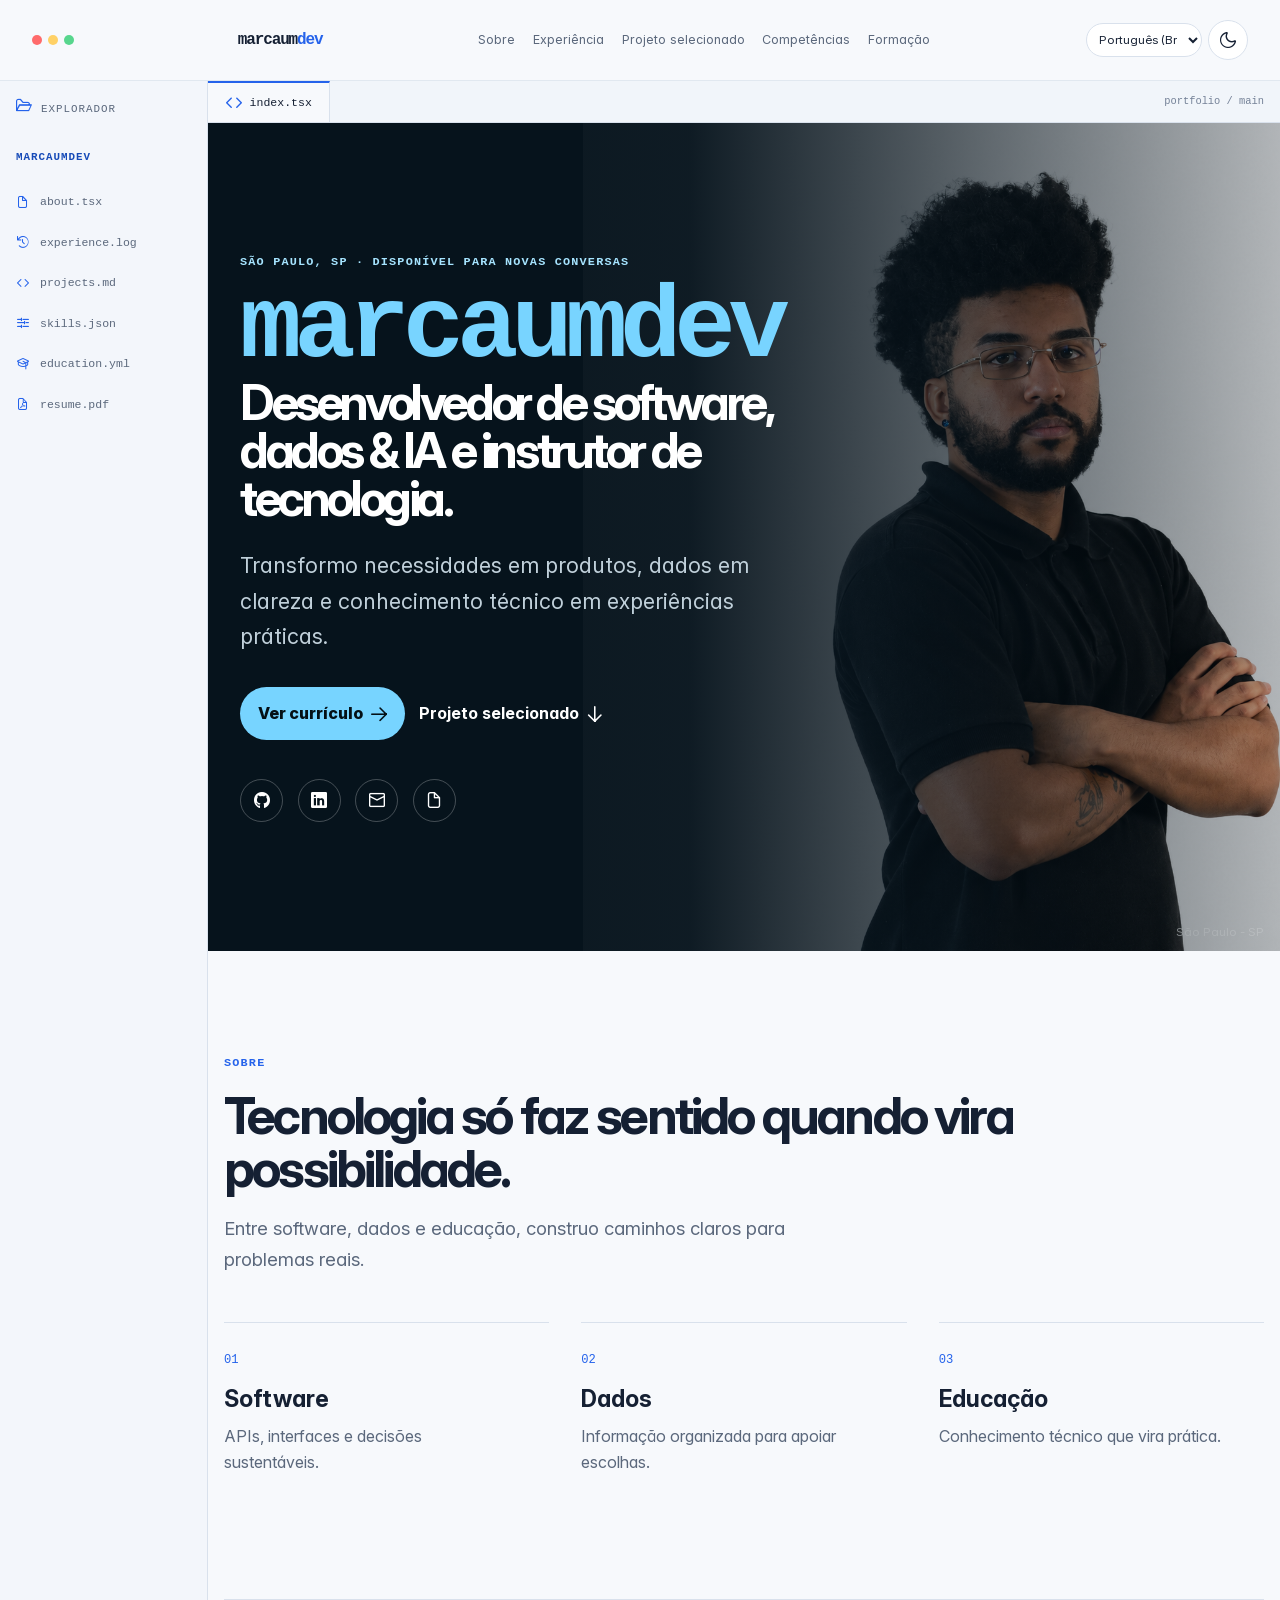
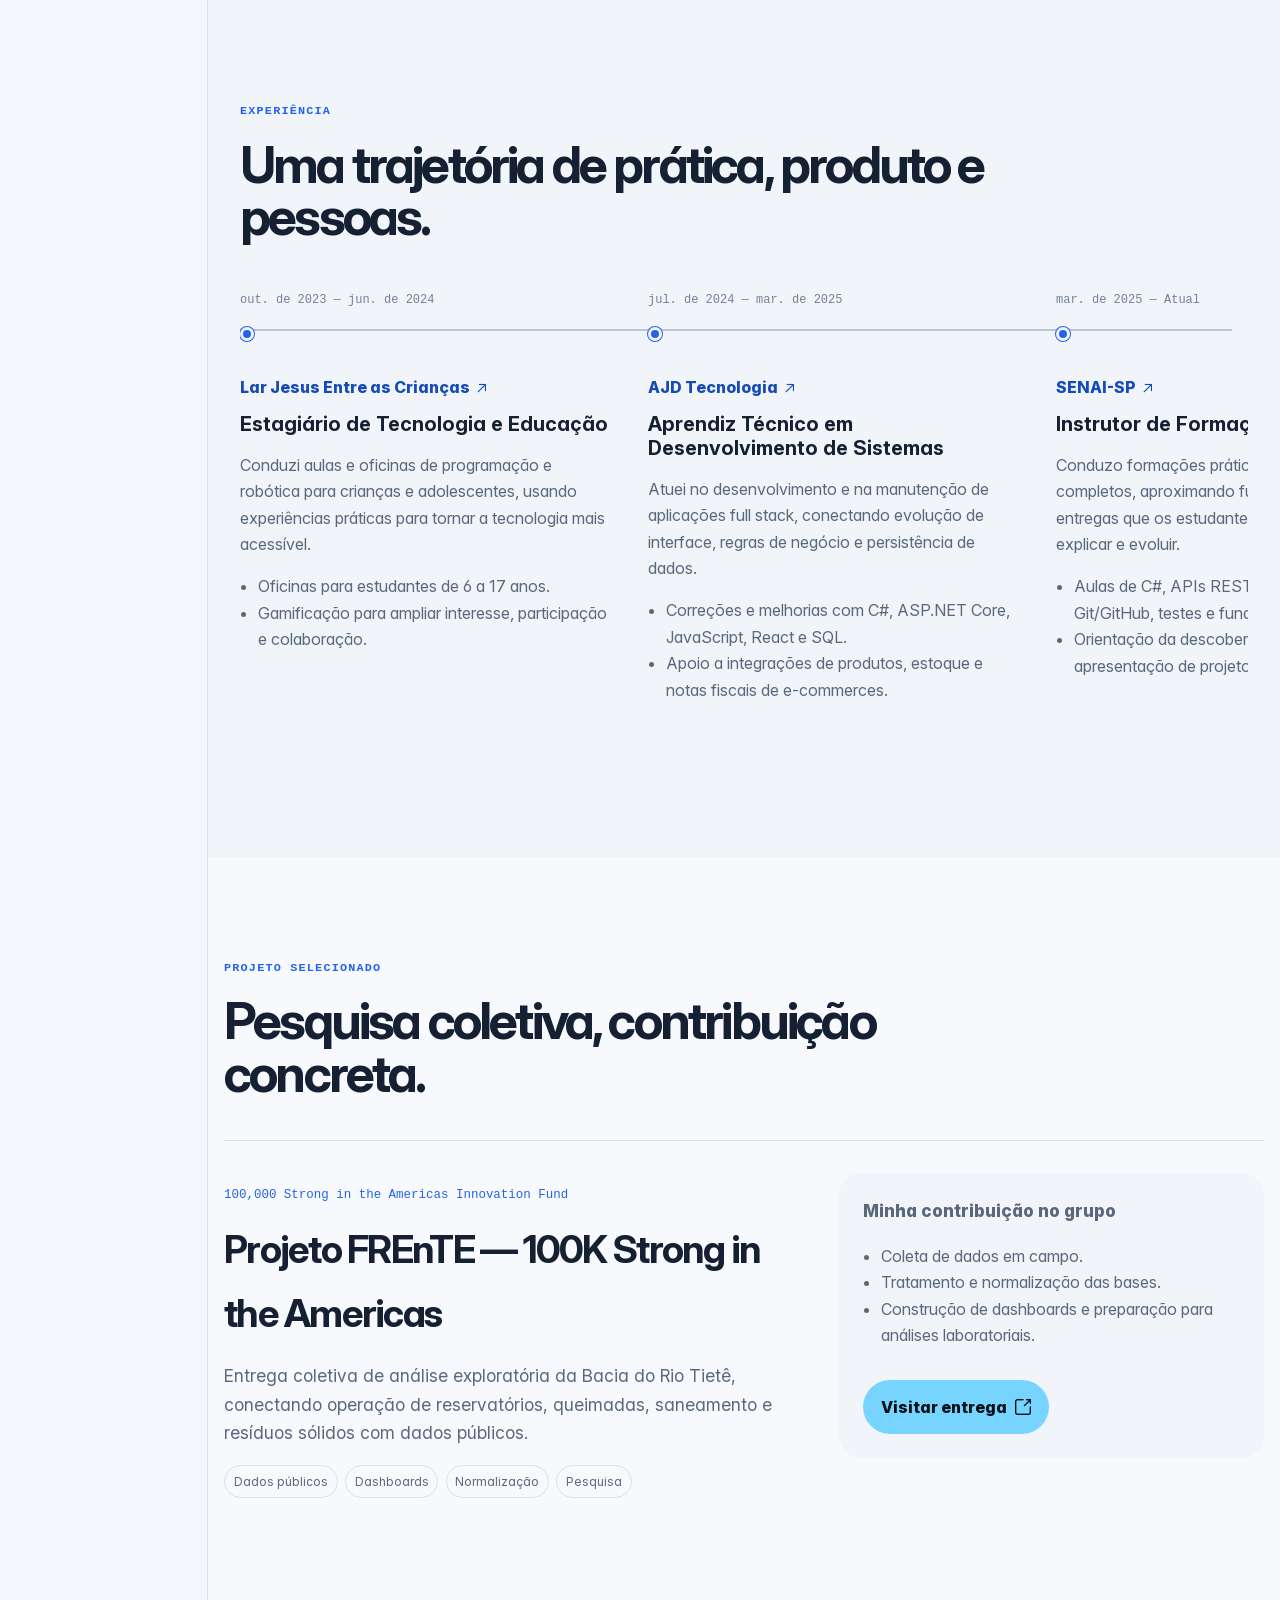
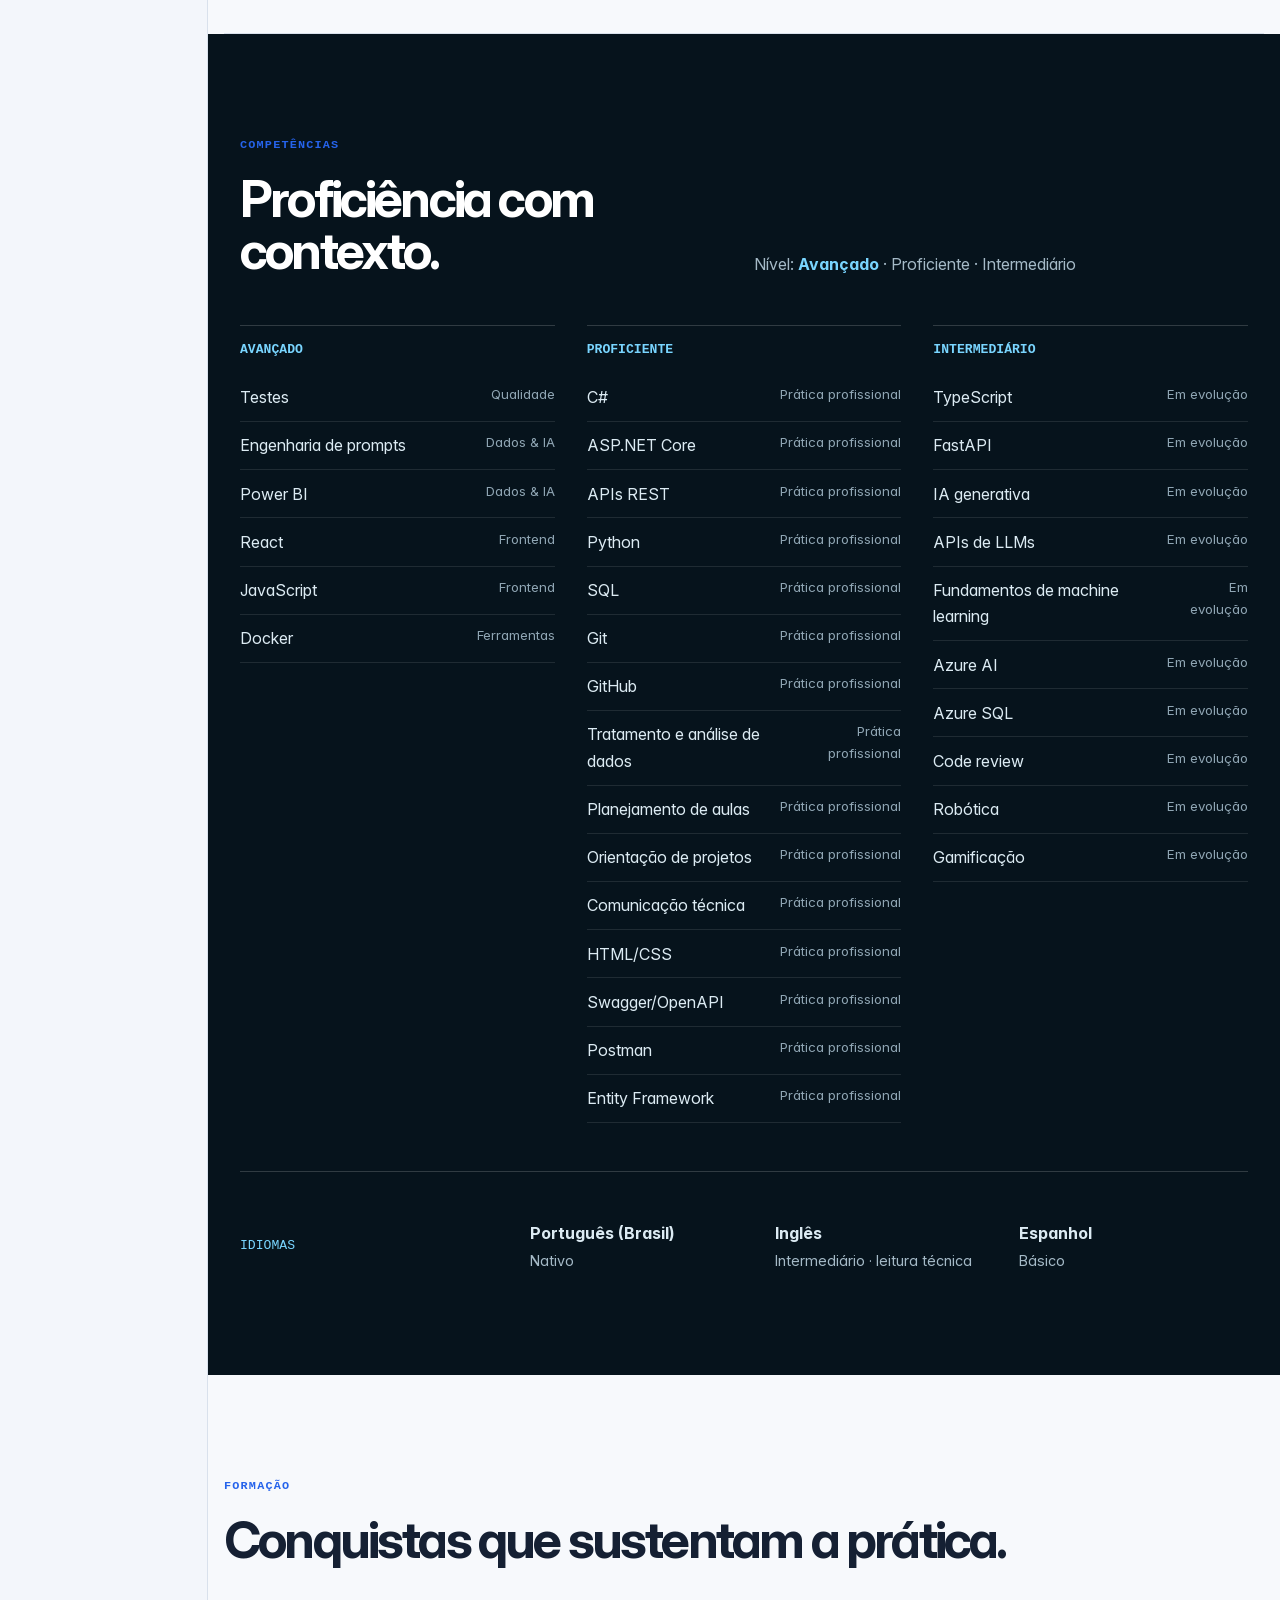
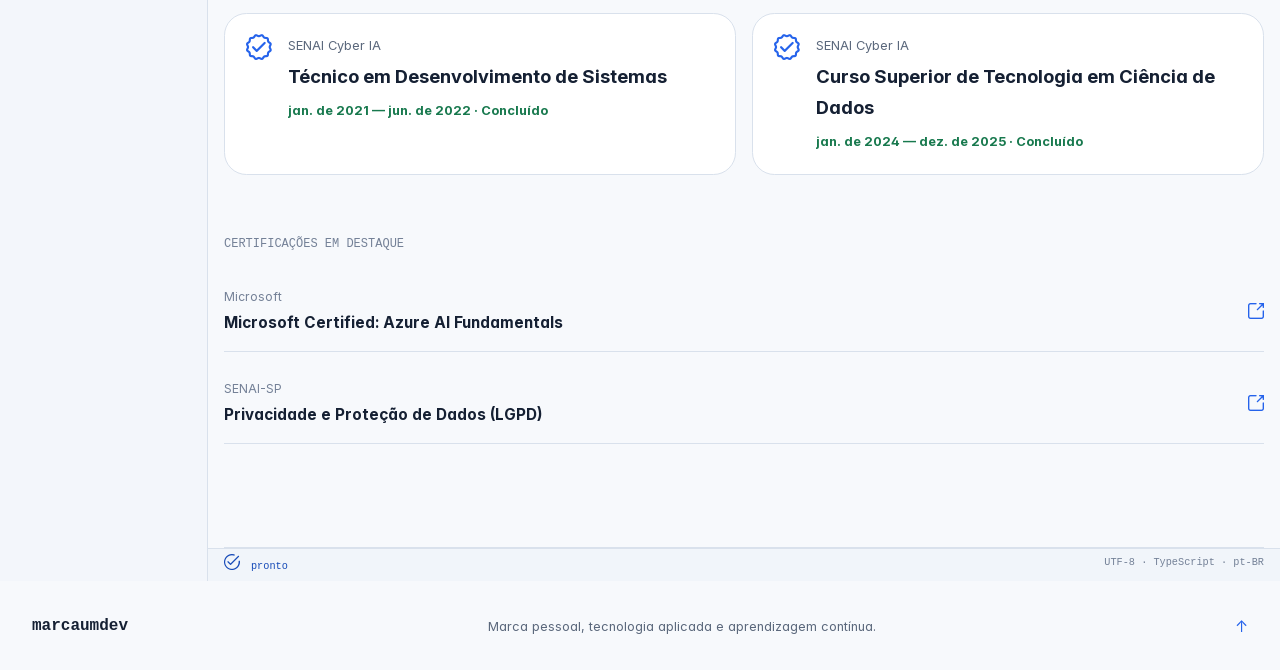
==== commit e0f148af: "deploy: publish IDE workspace portfolio" ====
--- a/index.html
+++ b/index.html
@@ -16,7 +16,7 @@
     />
     <meta name="twitter:card" content="summary" />
     <title>Marcos Vinícius — Software, Dados & Educação</title>
-    <script type="module" crossorigin src="/assets/index-ChPL6pf3.js"></script>
+    <script type="module" crossorigin src="/assets/index-CY8zOnMD.js"></script>
     <link rel="stylesheet" crossorigin href="/assets/index-CxousKQp.css">
   </head>
   <body>
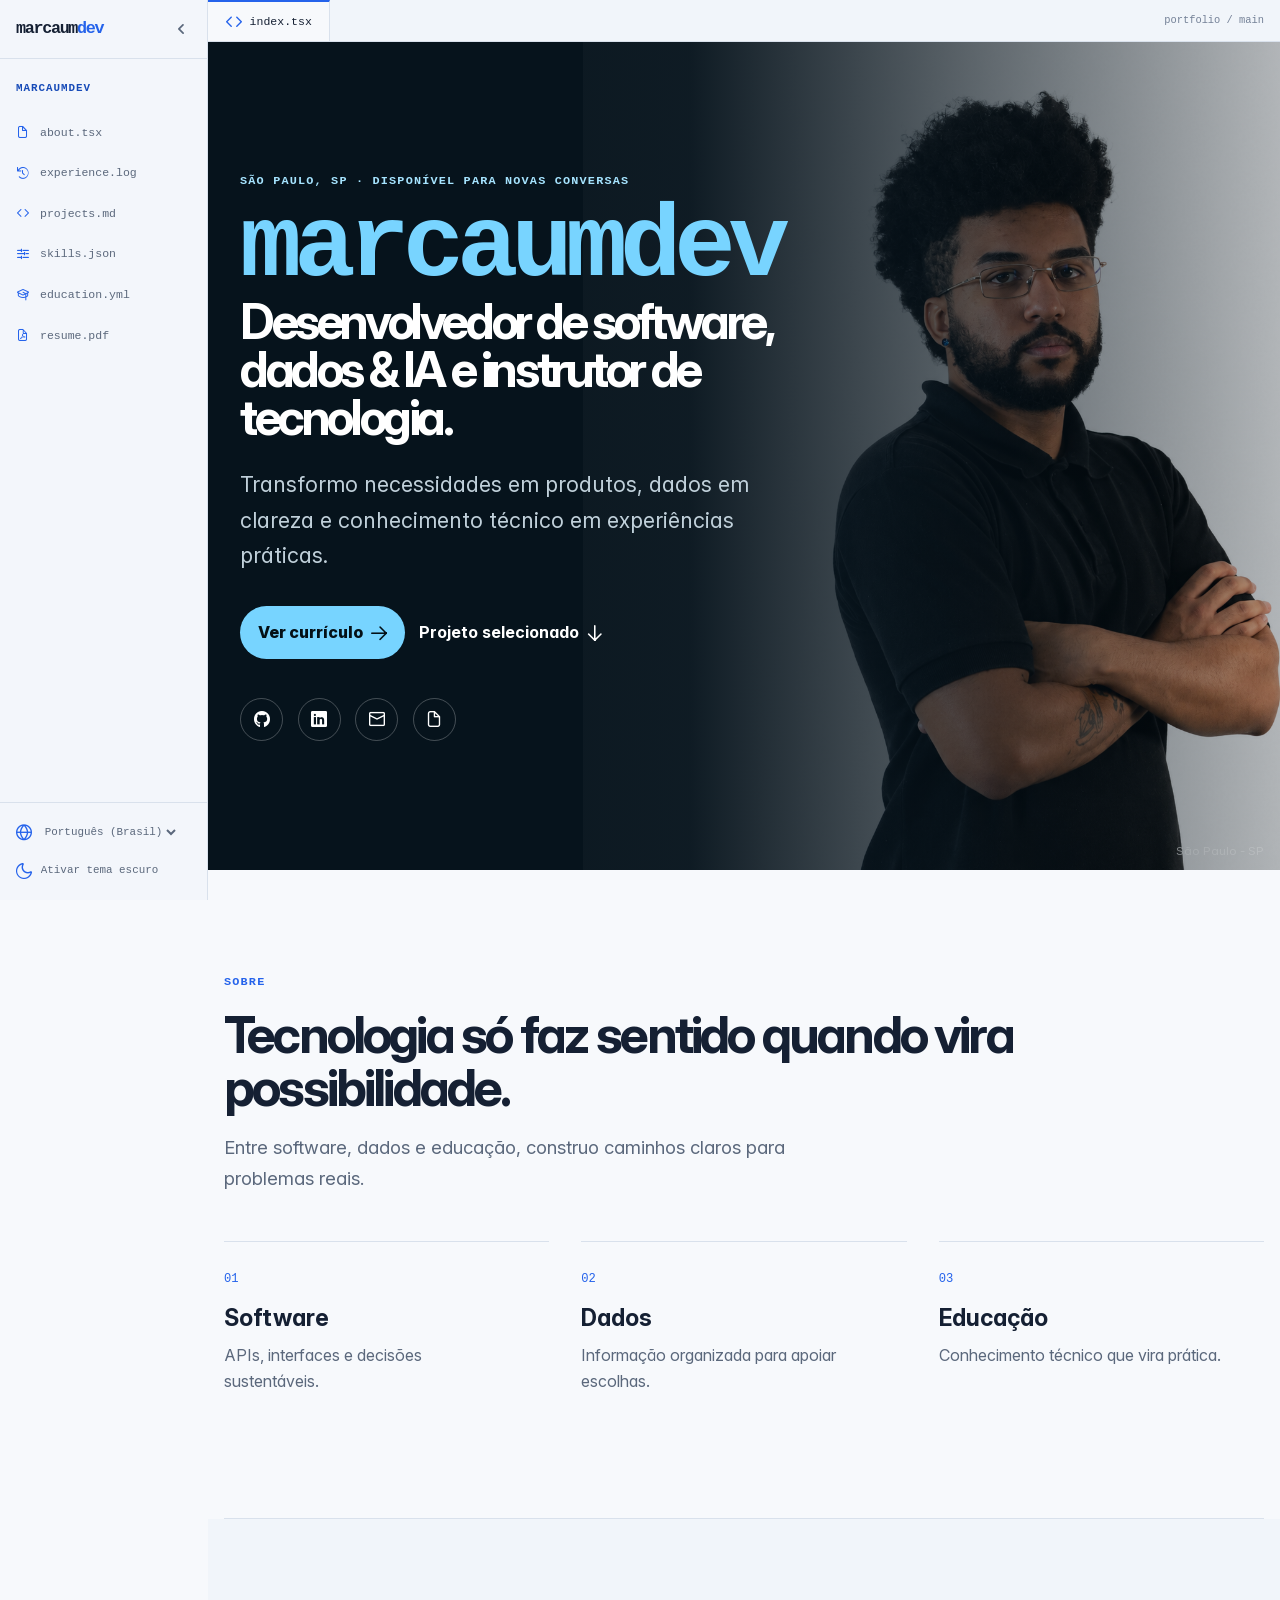
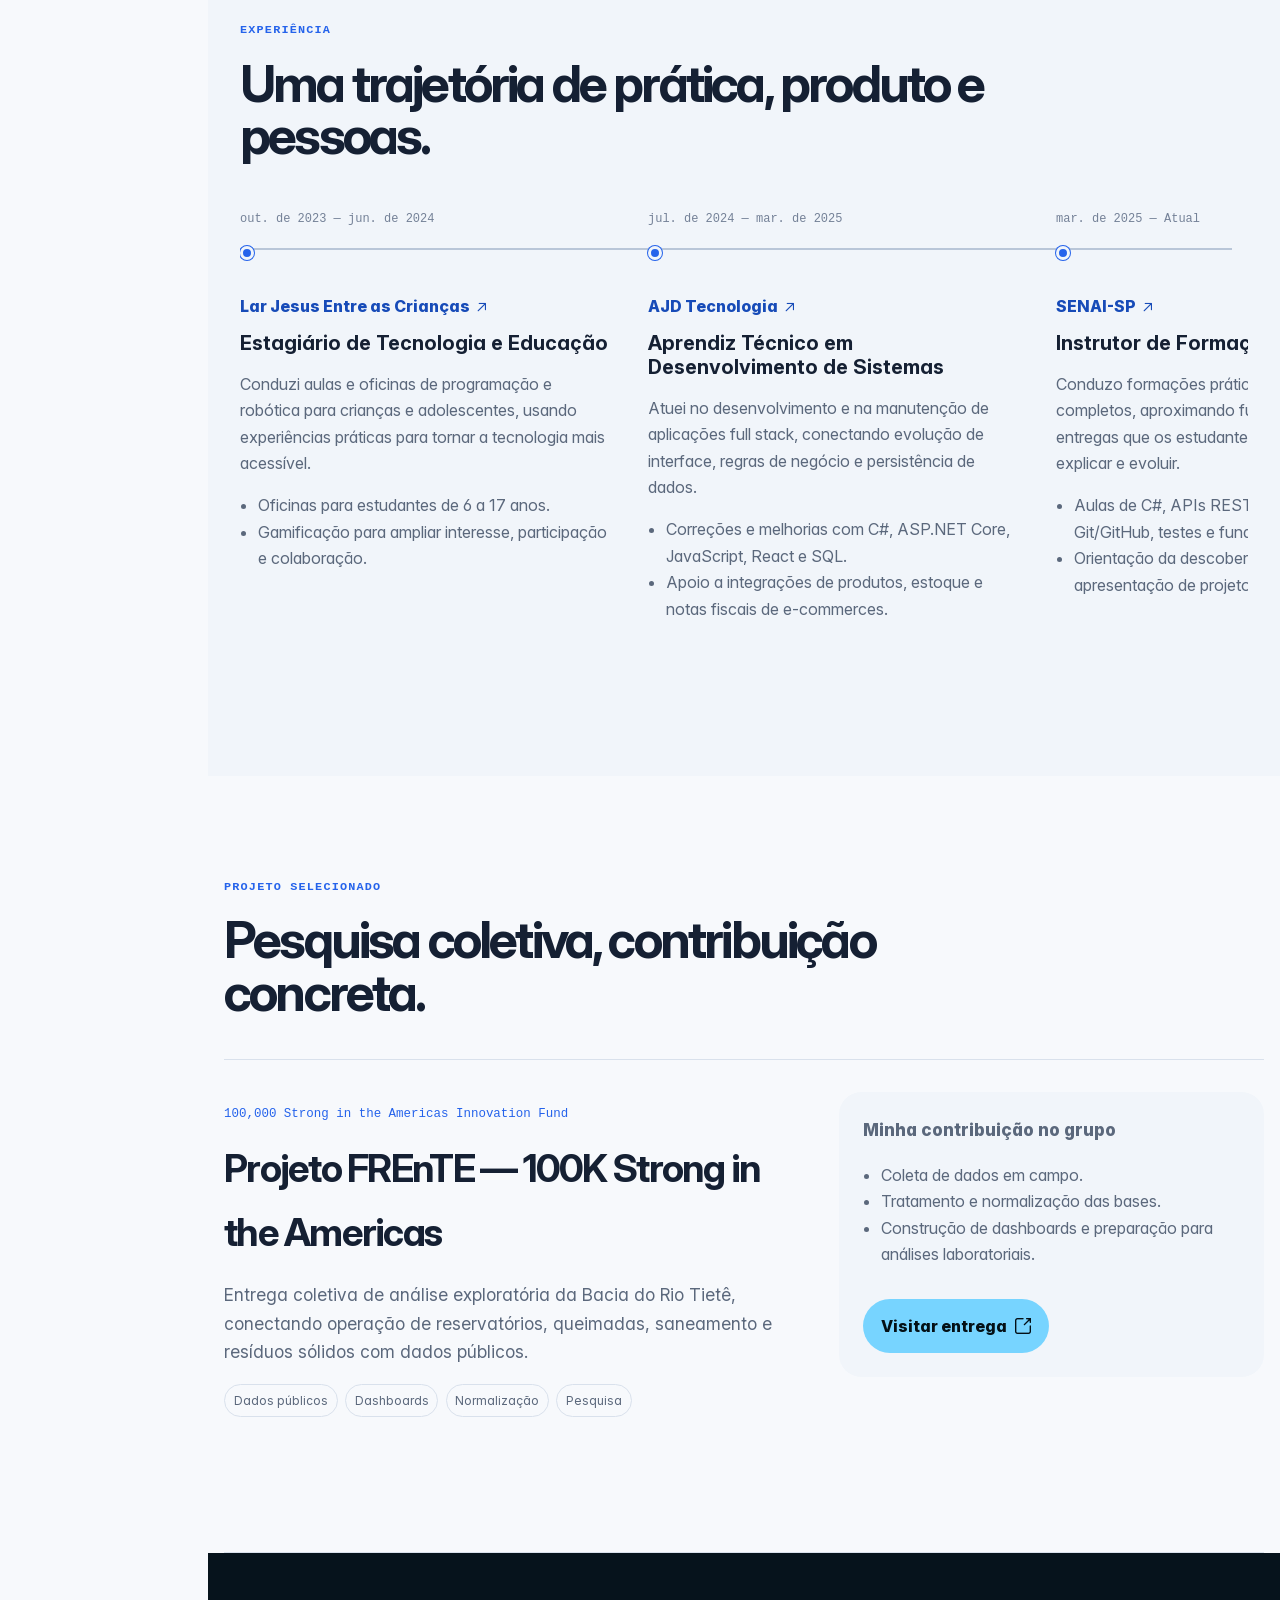
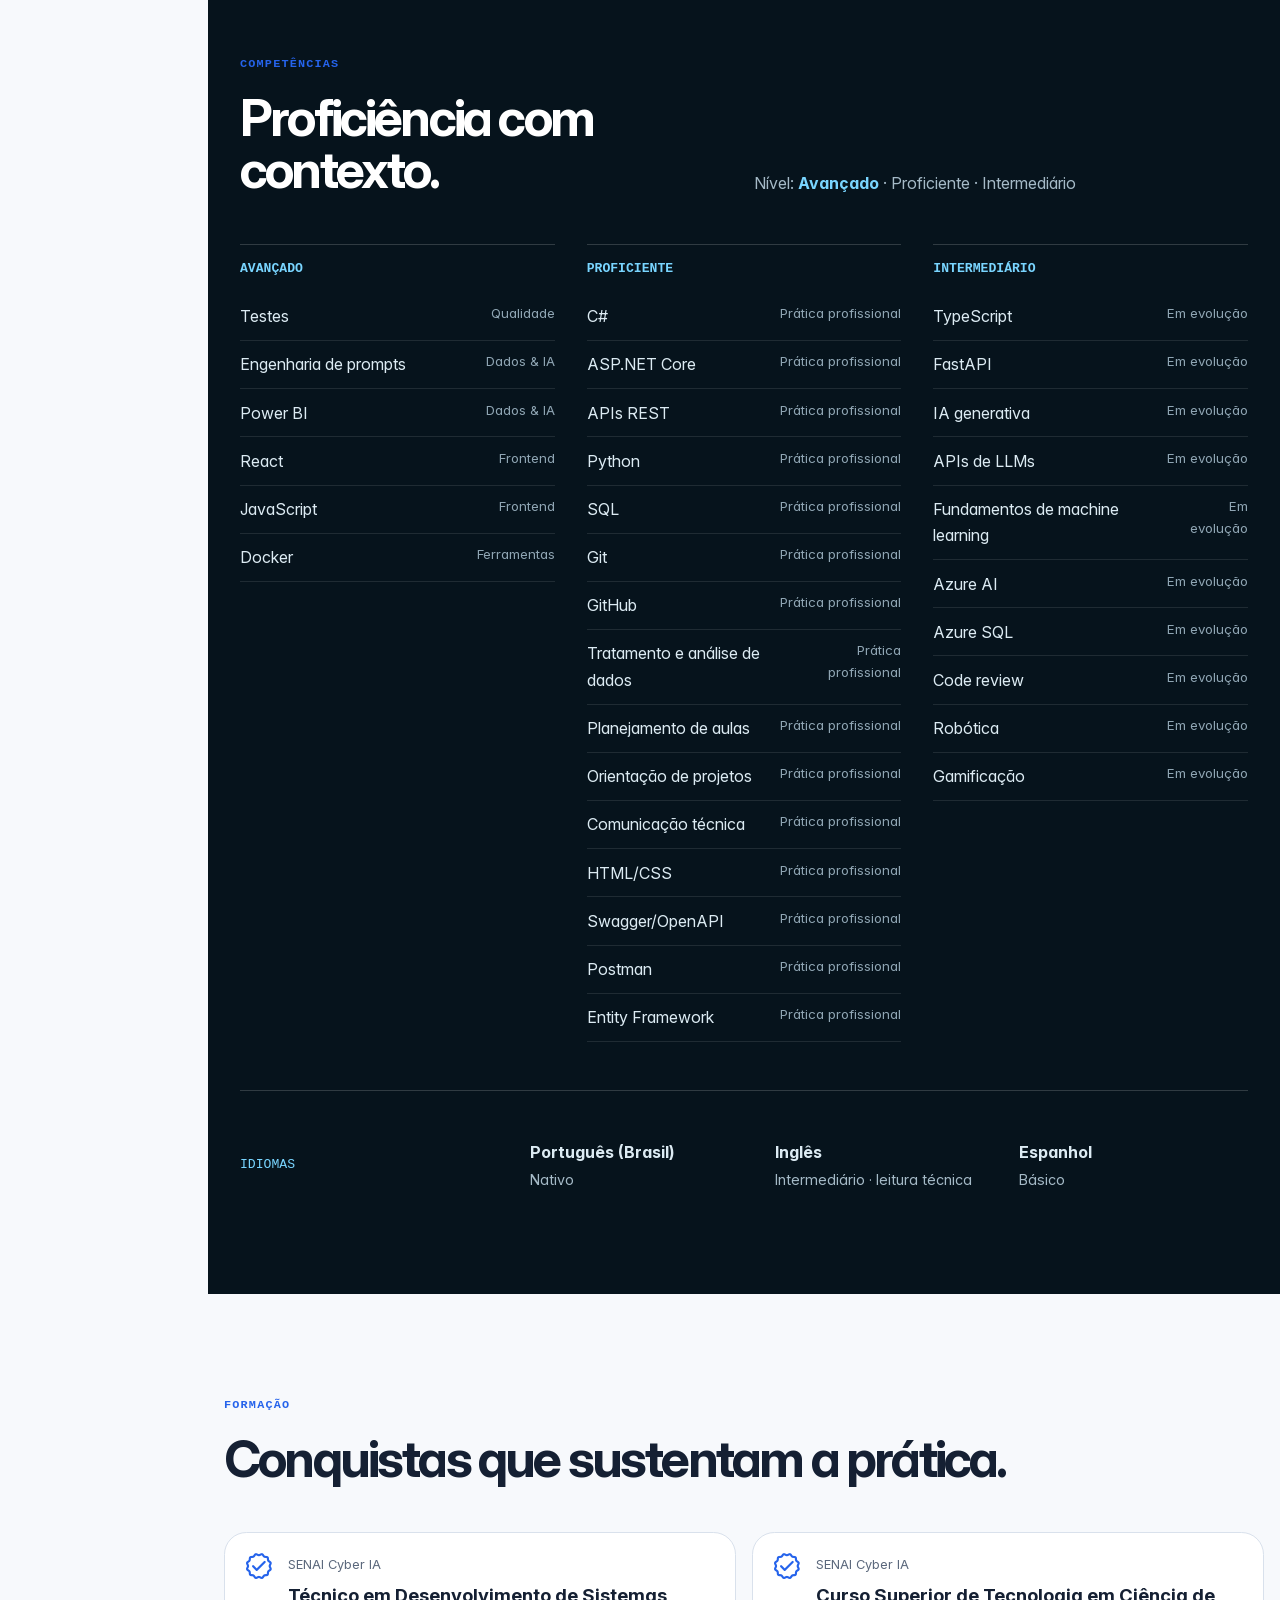
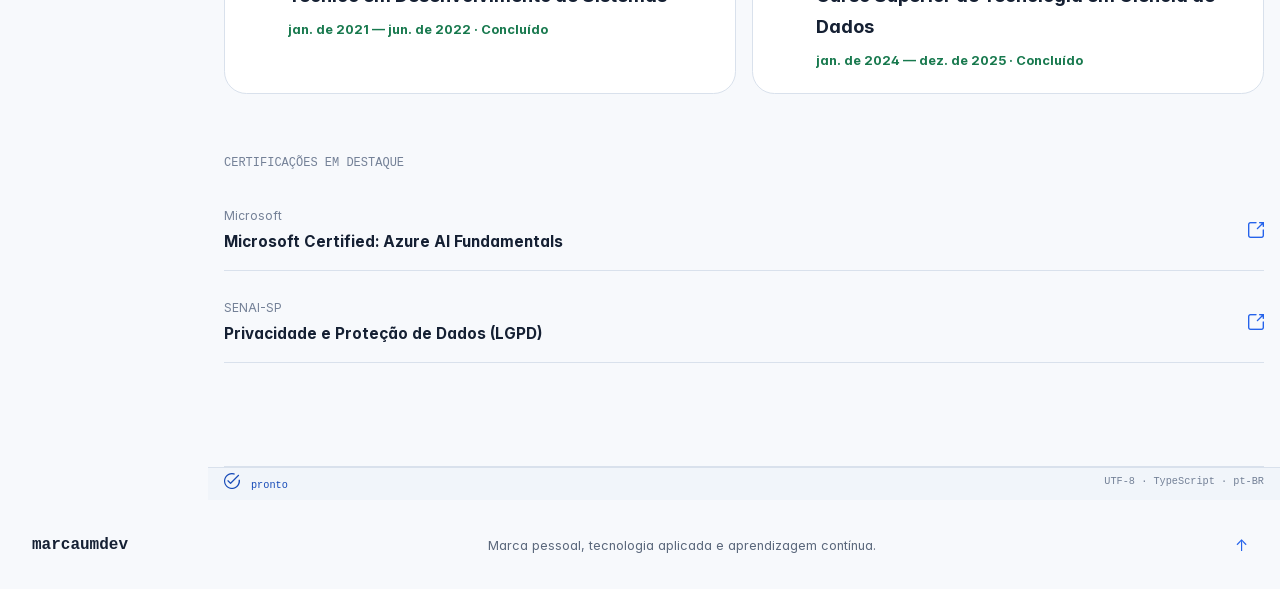
==== commit 4850cf8f: "deploy: refine persistent explorer sidebar" ====
--- a/index.html
+++ b/index.html
@@ -16,7 +16,7 @@
     />
     <meta name="twitter:card" content="summary" />
     <title>Marcos Vinícius — Software, Dados & Educação</title>
-    <script type="module" crossorigin src="/assets/index-CY8zOnMD.js"></script>
+    <script type="module" crossorigin src="/assets/index-CwQhNHvD.js"></script>
     <link rel="stylesheet" crossorigin href="/assets/index-CxousKQp.css">
   </head>
   <body>
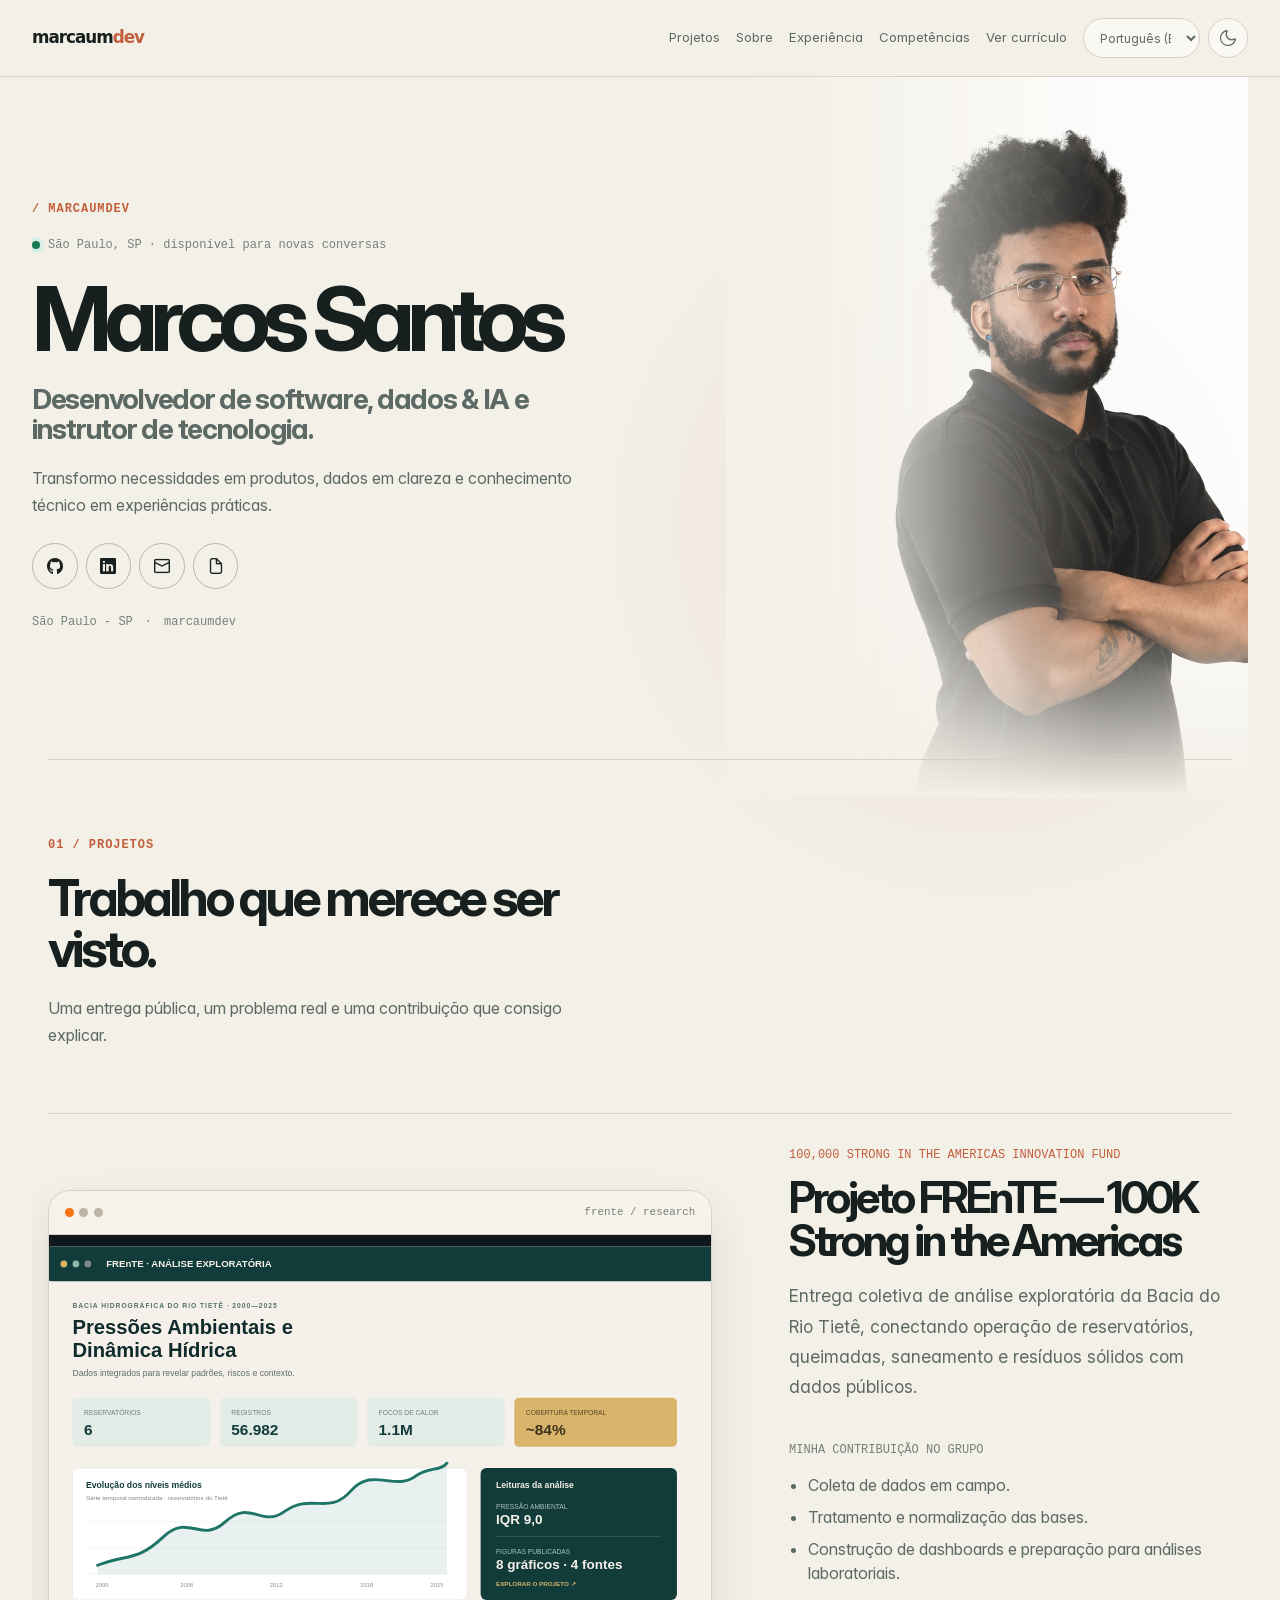
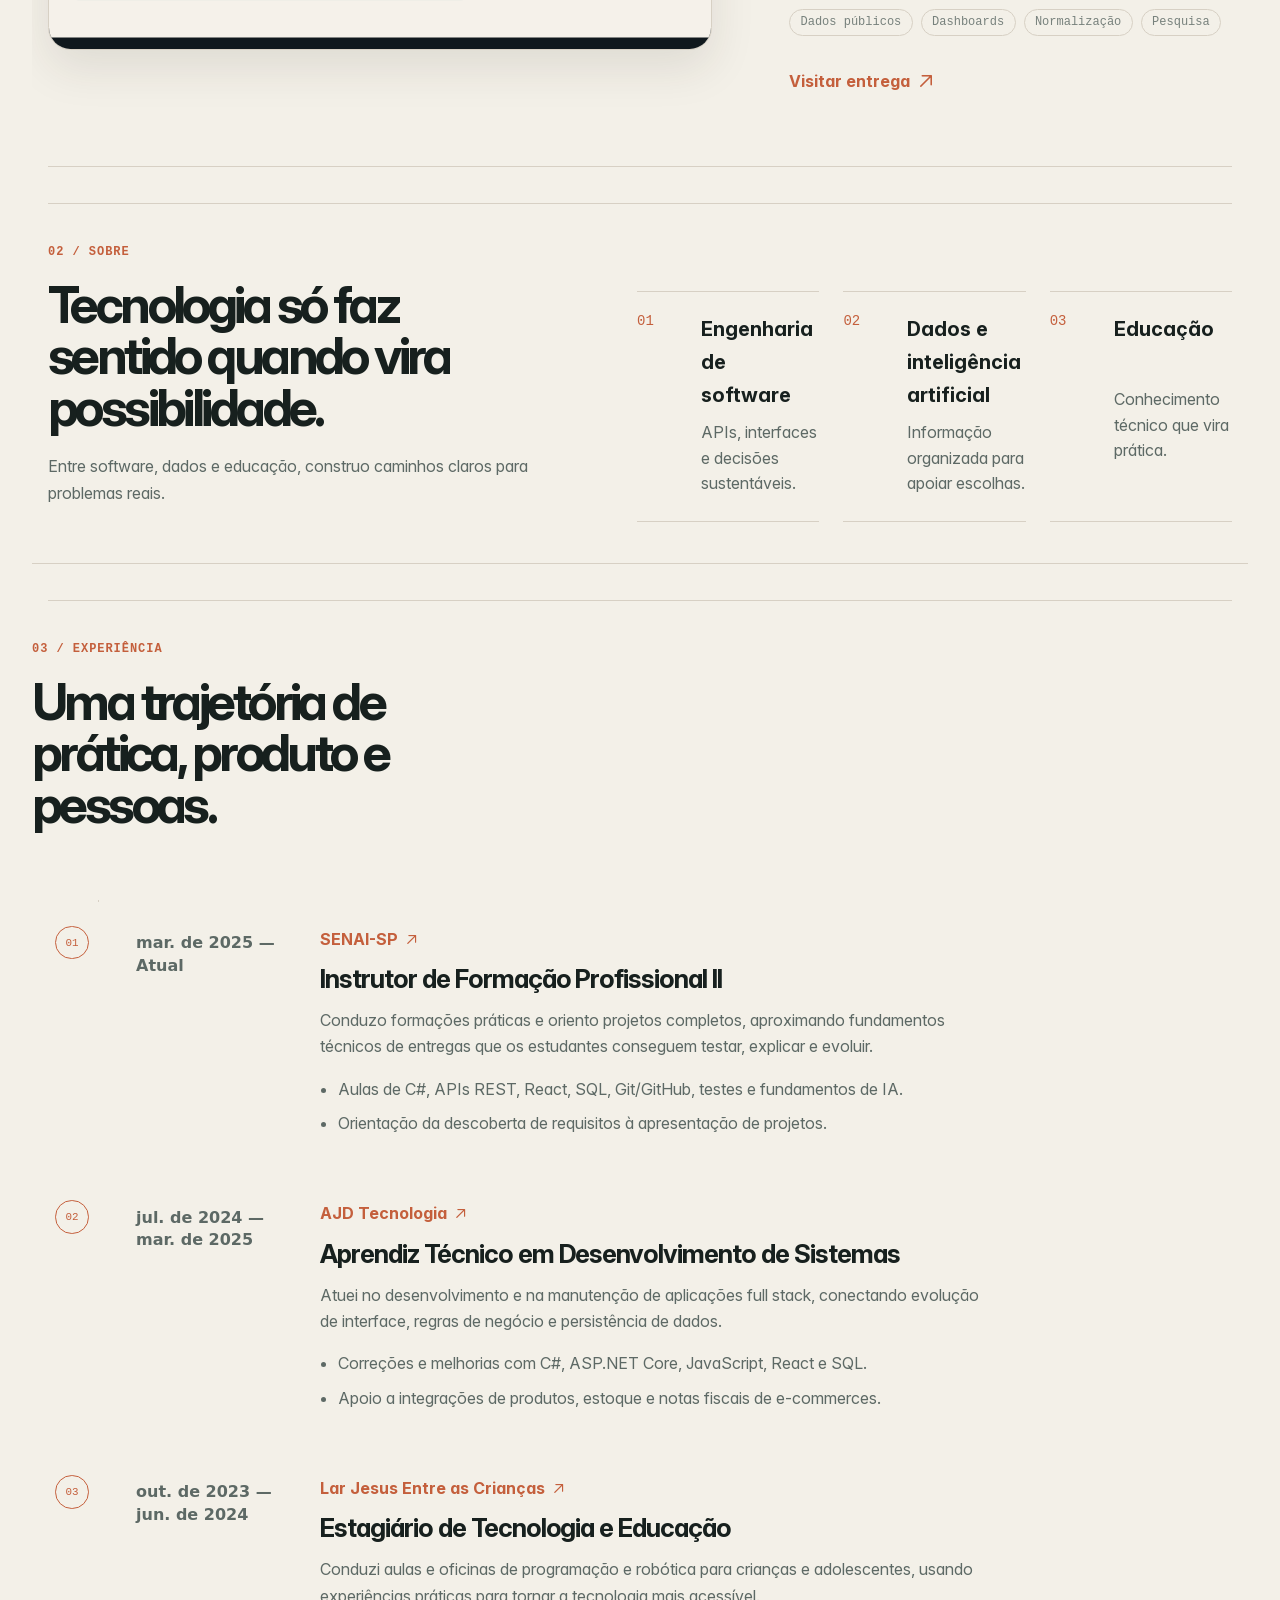
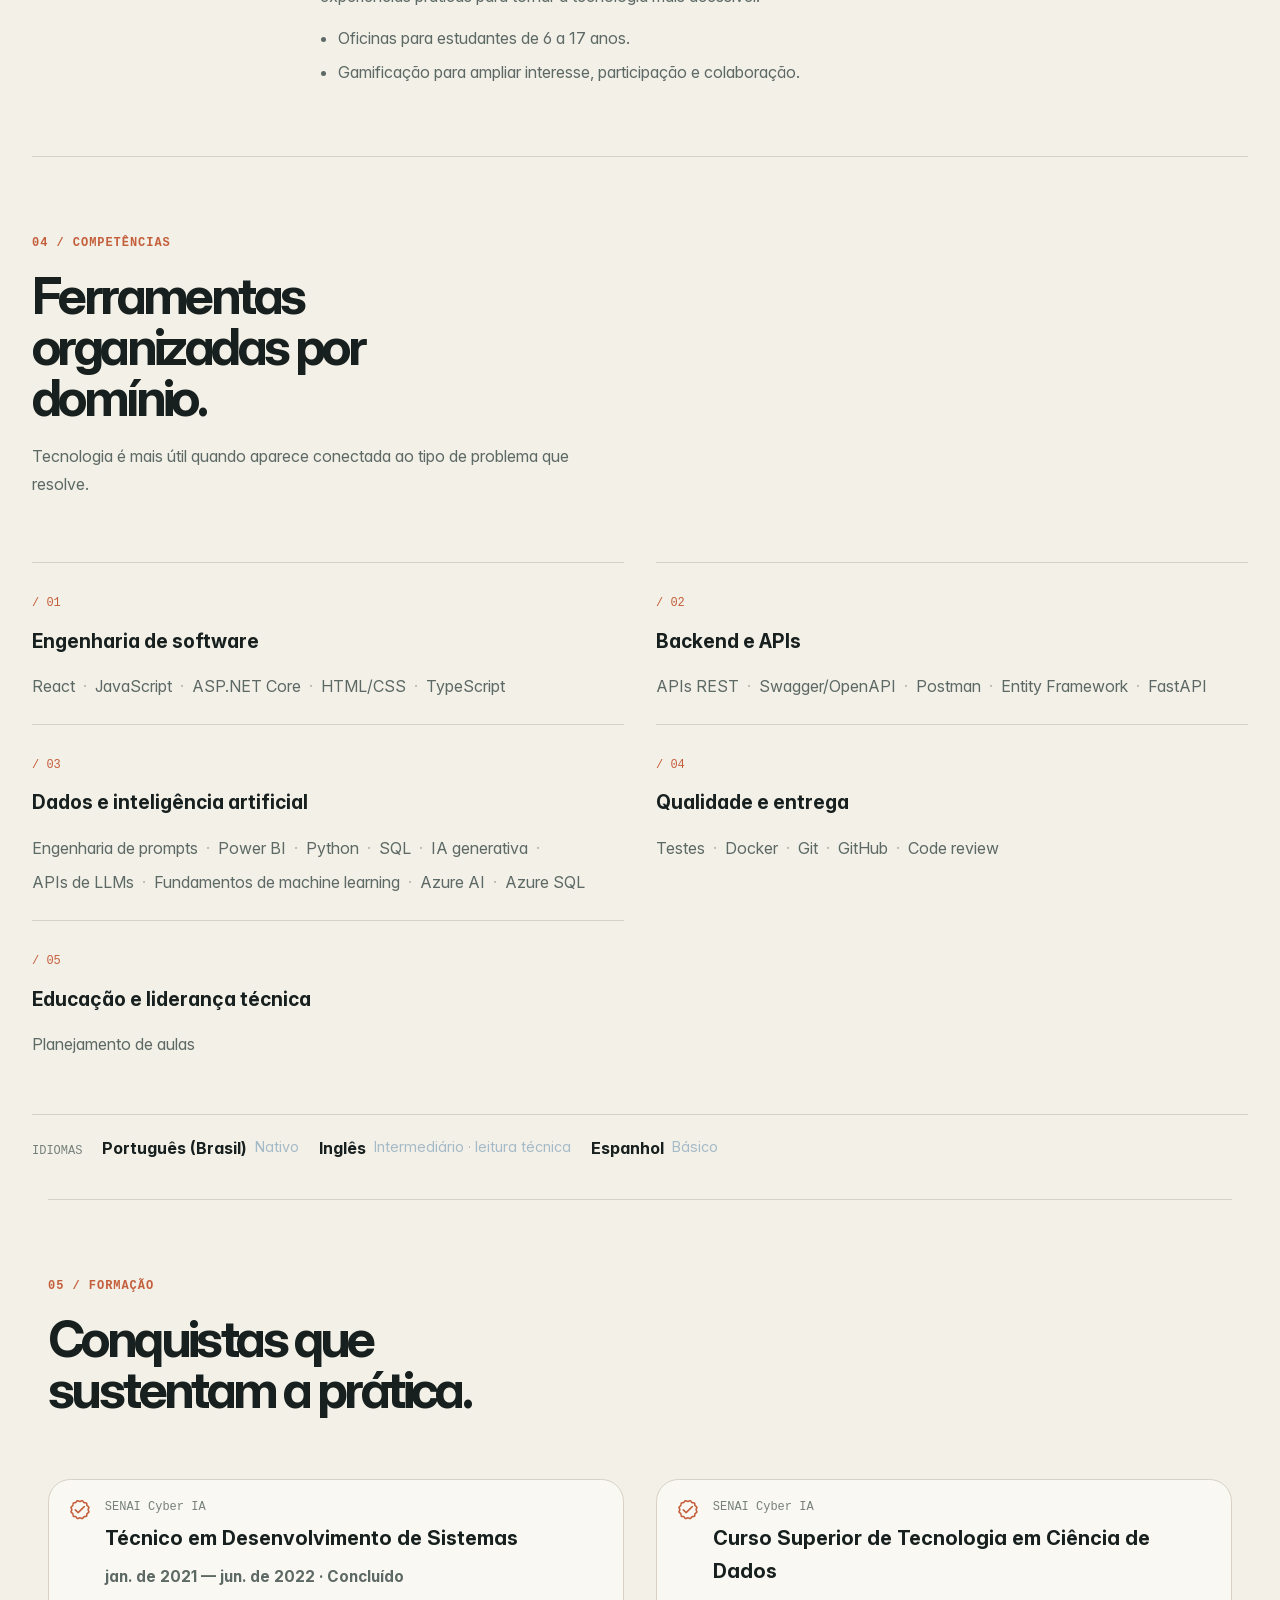
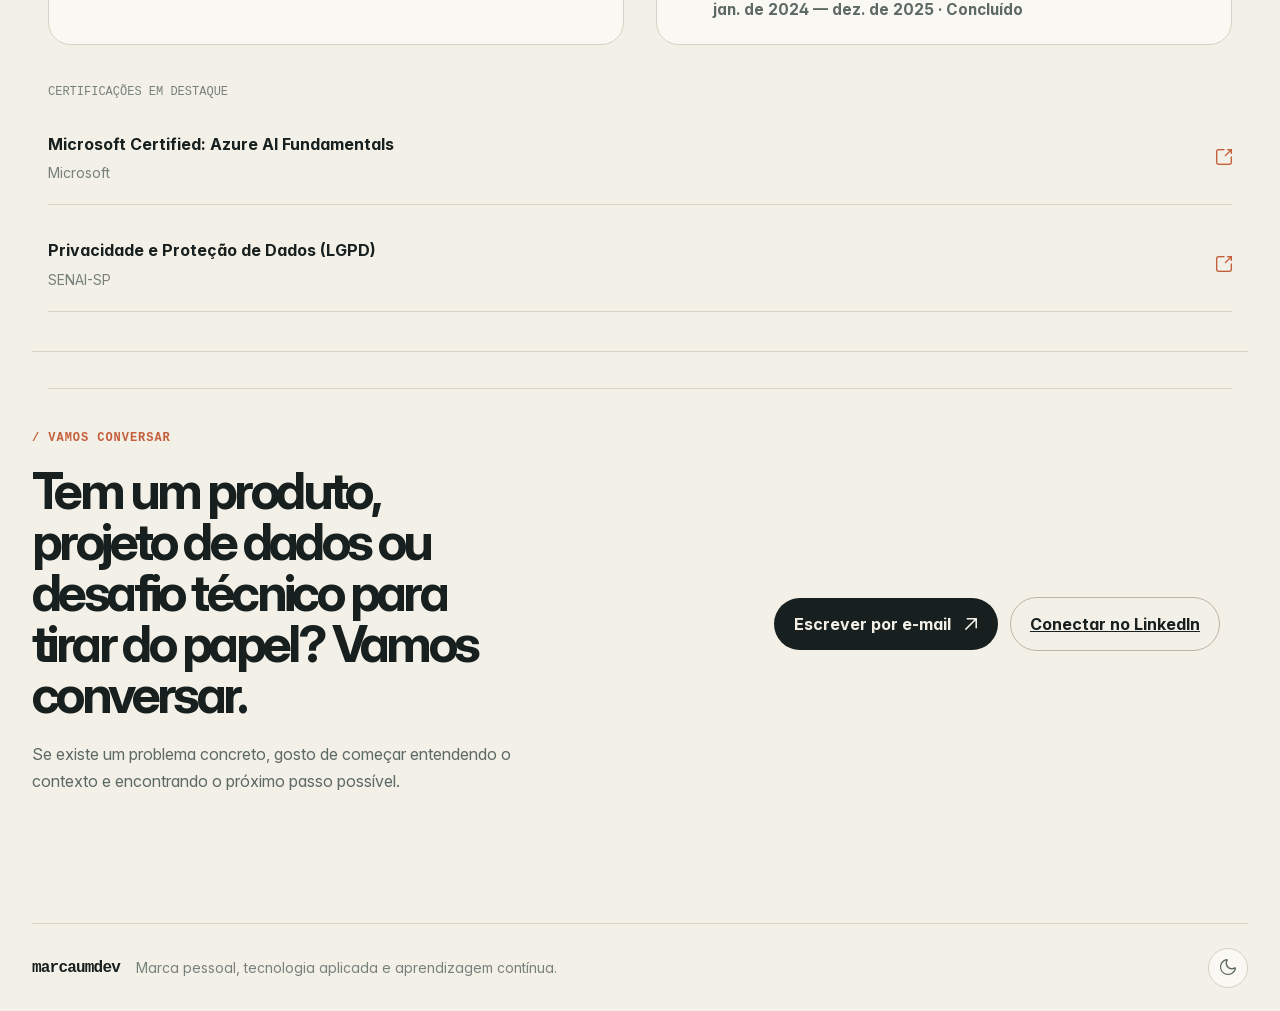
==== commit 11fb6e61: "v3.1" ====
--- a/index.html
+++ b/index.html
@@ -1,25 +1,26 @@
-<!doctype html>
-<html lang="pt-BR">
-  <head>
-    <meta charset="UTF-8" />
-    <meta name="viewport" content="width=device-width, initial-scale=1.0" />
-    <meta name="theme-color" content="#0b1220" />
-    <meta
-      name="description"
-      content="Portfólio de Marcos Vinícius — desenvolvimento de software, dados, inteligência artificial e educação tecnológica."
-    />
-    <meta property="og:type" content="website" />
-    <meta property="og:title" content="Marcos Vinícius — Software, Dados & Educação" />
-    <meta
-      property="og:description"
-      content="Projetos e experiências em desenvolvimento de software, dados, IA e educação tecnológica."
-    />
-    <meta name="twitter:card" content="summary" />
-    <title>Marcos Vinícius — Software, Dados & Educação</title>
-    <script type="module" crossorigin src="/assets/index-CwQhNHvD.js"></script>
-    <link rel="stylesheet" crossorigin href="/assets/index-CxousKQp.css">
-  </head>
-  <body>
-    <div id="root"></div>
-  </body>
-</html>
+<!doctype html>
+<html lang="pt-BR">
+  <head>
+    <meta charset="UTF-8" />
+    <meta name="viewport" content="width=device-width, initial-scale=1.0" />
+    <meta name="theme-color" content="#0b1220" />
+    <meta
+      name="description"
+      content="Portfólio de Marcos Vinícius — desenvolvimento de software, dados, inteligência artificial e educação tecnológica."
+    />
+    <meta property="og:type" content="website" />
+    <meta property="og:title" content="Marcos Vinícius — Software, Dados & Educação" />
+    <meta
+      property="og:description"
+      content="Projetos e experiências em desenvolvimento de software, dados, IA e educação tecnológica."
+    />
+    <meta name="twitter:card" content="summary" />
+    <title>Marcos Vinícius — Software, Dados & Educação</title>
+    <script type="module" crossorigin src="/assets/index-B6VZUhYp.js"></script>
+    <link rel="stylesheet" crossorigin href="/assets/index-CGEEnQNm.css">
+  </head>
+  <body>
+    <div id="root"></div>+
+  </body>
+</html>
--- a/assets/index-CGEEnQNm.css
+++ b/assets/index-CGEEnQNm.css
@@ -0,0 +1 @@
+@font-face{font-family:primeicons;font-display:block;src:url(/assets/primeicons-DMOk5skT.eot);src:url(/assets/primeicons-DMOk5skT.eot?#iefix)format("embedded-opentype"),url(/assets/primeicons-C6QP2o4f.woff2)format("woff2"),url(/assets/primeicons-WjwUDZjB.woff)format("woff"),url(/assets/primeicons-MpK4pl85.ttf)format("truetype"),url(/assets/primeicons-Dr5RGzOO.svg?#primeicons)format("svg");font-weight:400;font-style:normal}.pi{speak:none;font-variant:normal;text-transform:none;-webkit-font-smoothing:antialiased;-moz-osx-font-smoothing:grayscale;font-family:primeicons;font-style:normal;font-weight:400;line-height:1;display:inline-block}.pi:before{--webkit-backface-visibility:hidden;backface-visibility:hidden}.pi-fw{text-align:center;width:1.28571em}.pi-spin{animation:2s linear infinite fa-spin}@media (prefers-reduced-motion:reduce){.pi-spin{transition-duration:0s;transition-delay:0s;animation-duration:1ms;animation-iteration-count:1;animation-delay:-1ms}}@keyframes fa-spin{0%{transform:rotate(0)}to{transform:rotate(359deg)}}.pi-folder-plus:before{content:""}.pi-receipt:before{content:""}.pi-asterisk:before{content:""}.pi-face-smile:before{content:""}.pi-pinterest:before{content:""}.pi-expand:before{content:""}.pi-pen-to-square:before{content:""}.pi-wave-pulse:before{content:""}.pi-turkish-lira:before{content:""}.pi-spinner-dotted:before{content:""}.pi-crown:before{content:""}.pi-pause-circle:before{content:""}.pi-warehouse:before{content:""}.pi-objects-column:before{content:""}.pi-clipboard:before{content:""}.pi-play-circle:before{content:""}.pi-venus:before{content:""}.pi-cart-minus:before{content:""}.pi-file-plus:before{content:""}.pi-microchip:before{content:""}.pi-twitch:before{content:""}.pi-building-columns:before{content:""}.pi-file-check:before{content:""}.pi-microchip-ai:before{content:""}.pi-trophy:before{content:""}.pi-barcode:before{content:""}.pi-file-arrow-up:before{content:""}.pi-mars:before{content:""}.pi-tiktok:before{content:""}.pi-arrow-up-right-and-arrow-down-left-from-center:before{content:""}.pi-ethereum:before{content:""}.pi-list-check:before{content:""}.pi-thumbtack:before{content:""}.pi-arrow-down-left-and-arrow-up-right-to-center:before{content:""}.pi-equals:before{content:""}.pi-lightbulb:before{content:""}.pi-star-half:before{content:""}.pi-address-book:before{content:""}.pi-chart-scatter:before{content:""}.pi-indian-rupee:before{content:""}.pi-star-half-fill:before{content:""}.pi-cart-arrow-down:before{content:""}.pi-calendar-clock:before{content:""}.pi-sort-up-fill:before{content:""}.pi-sparkles:before{content:""}.pi-bullseye:before{content:""}.pi-sort-down-fill:before{content:""}.pi-graduation-cap:before{content:""}.pi-hammer:before{content:""}.pi-bell-slash:before{content:""}.pi-gauge:before{content:""}.pi-shop:before{content:""}.pi-headphones:before{content:""}.pi-eraser:before{content:""}.pi-stopwatch:before{content:""}.pi-verified:before{content:""}.pi-delete-left:before{content:""}.pi-hourglass:before{content:""}.pi-truck:before{content:""}.pi-wrench:before{content:""}.pi-microphone:before{content:""}.pi-megaphone:before{content:""}.pi-arrow-right-arrow-left:before{content:""}.pi-bitcoin:before{content:""}.pi-file-edit:before{content:""}.pi-language:before{content:""}.pi-file-export:before{content:""}.pi-file-import:before{content:""}.pi-file-word:before{content:""}.pi-gift:before{content:""}.pi-cart-plus:before{content:""}.pi-thumbs-down-fill:before{content:""}.pi-thumbs-up-fill:before{content:""}.pi-arrows-alt:before{content:""}.pi-calculator:before{content:""}.pi-sort-alt-slash:before{content:""}.pi-arrows-h:before{content:""}.pi-arrows-v:before{content:""}.pi-pound:before{content:""}.pi-prime:before{content:""}.pi-chart-pie:before{content:""}.pi-reddit:before{content:""}.pi-code:before{content:""}.pi-sync:before{content:""}.pi-shopping-bag:before{content:""}.pi-server:before{content:""}.pi-database:before{content:""}.pi-hashtag:before{content:""}.pi-bookmark-fill:before{content:""}.pi-filter-fill:before{content:""}.pi-heart-fill:before{content:""}.pi-flag-fill:before{content:""}.pi-circle:before{content:""}.pi-circle-fill:before{content:""}.pi-bolt:before{content:""}.pi-history:before{content:""}.pi-box:before{content:""}.pi-at:before{content:""}.pi-arrow-up-right:before{content:""}.pi-arrow-up-left:before{content:""}.pi-arrow-down-left:before{content:""}.pi-arrow-down-right:before{content:""}.pi-telegram:before{content:""}.pi-stop-circle:before{content:""}.pi-stop:before{content:""}.pi-whatsapp:before{content:""}.pi-building:before{content:""}.pi-qrcode:before{content:""}.pi-car:before{content:""}.pi-instagram:before{content:""}.pi-linkedin:before{content:""}.pi-send:before{content:""}.pi-slack:before{content:""}.pi-sun:before{content:""}.pi-moon:before{content:""}.pi-vimeo:before{content:""}.pi-youtube:before{content:""}.pi-flag:before{content:""}.pi-wallet:before{content:""}.pi-map:before{content:""}.pi-link:before{content:""}.pi-credit-card:before{content:""}.pi-discord:before{content:""}.pi-percentage:before{content:""}.pi-euro:before{content:""}.pi-book:before{content:""}.pi-shield:before{content:""}.pi-paypal:before{content:""}.pi-amazon:before{content:""}.pi-phone:before{content:""}.pi-filter-slash:before{content:""}.pi-facebook:before{content:""}.pi-github:before{content:""}.pi-twitter:before{content:""}.pi-step-backward-alt:before{content:""}.pi-step-forward-alt:before{content:""}.pi-forward:before{content:""}.pi-backward:before{content:""}.pi-fast-backward:before{content:""}.pi-fast-forward:before{content:""}.pi-pause:before{content:""}.pi-play:before{content:""}.pi-compass:before{content:""}.pi-id-card:before{content:""}.pi-ticket:before{content:""}.pi-file-o:before{content:""}.pi-reply:before{content:""}.pi-directions-alt:before{content:""}.pi-directions:before{content:""}.pi-thumbs-up:before{content:""}.pi-thumbs-down:before{content:""}.pi-sort-numeric-down-alt:before{content:""}.pi-sort-numeric-up-alt:before{content:""}.pi-sort-alpha-down-alt:before{content:""}.pi-sort-alpha-up-alt:before{content:""}.pi-sort-numeric-down:before{content:""}.pi-sort-numeric-up:before{content:""}.pi-sort-alpha-down:before{content:""}.pi-sort-alpha-up:before{content:""}.pi-sort-alt:before{content:""}.pi-sort-amount-up:before{content:""}.pi-sort-amount-down:before{content:""}.pi-sort-amount-down-alt:before{content:""}.pi-sort-amount-up-alt:before{content:""}.pi-palette:before{content:""}.pi-undo:before{content:""}.pi-desktop:before{content:""}.pi-sliders-v:before{content:""}.pi-sliders-h:before{content:""}.pi-search-plus:before{content:""}.pi-search-minus:before{content:""}.pi-file-excel:before{content:""}.pi-file-pdf:before{content:""}.pi-check-square:before{content:""}.pi-chart-line:before{content:""}.pi-user-edit:before{content:""}.pi-exclamation-circle:before{content:""}.pi-android:before{content:""}.pi-google:before{content:""}.pi-apple:before{content:""}.pi-microsoft:before{content:""}.pi-heart:before{content:""}.pi-mobile:before{content:""}.pi-tablet:before{content:""}.pi-key:before{content:""}.pi-shopping-cart:before{content:""}.pi-comments:before{content:""}.pi-comment:before{content:""}.pi-briefcase:before{content:""}.pi-bell:before{content:""}.pi-paperclip:before{content:""}.pi-share-alt:before{content:""}.pi-envelope:before{content:""}.pi-volume-down:before{content:""}.pi-volume-up:before{content:""}.pi-volume-off:before{content:""}.pi-eject:before{content:""}.pi-money-bill:before{content:""}.pi-images:before{content:""}.pi-image:before{content:""}.pi-sign-in:before{content:""}.pi-sign-out:before{content:""}.pi-wifi:before{content:""}.pi-sitemap:before{content:""}.pi-chart-bar:before{content:""}.pi-camera:before{content:""}.pi-dollar:before{content:""}.pi-lock-open:before{content:""}.pi-table:before{content:""}.pi-map-marker:before{content:""}.pi-list:before{content:""}.pi-eye-slash:before{content:""}.pi-eye:before{content:""}.pi-folder-open:before{content:""}.pi-folder:before{content:""}.pi-video:before{content:""}.pi-inbox:before{content:""}.pi-lock:before{content:""}.pi-unlock:before{content:""}.pi-tags:before{content:""}.pi-tag:before{content:""}.pi-power-off:before{content:""}.pi-save:before{content:""}.pi-question-circle:before{content:""}.pi-question:before{content:""}.pi-copy:before{content:""}.pi-file:before{content:""}.pi-clone:before{content:""}.pi-calendar-times:before{content:""}.pi-calendar-minus:before{content:""}.pi-calendar-plus:before{content:""}.pi-ellipsis-v:before{content:""}.pi-ellipsis-h:before{content:""}.pi-bookmark:before{content:""}.pi-globe:before{content:""}.pi-replay:before{content:""}.pi-filter:before{content:""}.pi-print:before{content:""}.pi-align-right:before{content:""}.pi-align-left:before{content:""}.pi-align-center:before{content:""}.pi-align-justify:before{content:""}.pi-cog:before{content:""}.pi-cloud-download:before{content:""}.pi-cloud-upload:before{content:""}.pi-cloud:before{content:""}.pi-pencil:before{content:""}.pi-users:before{content:""}.pi-clock:before{content:""}.pi-user-minus:before{content:""}.pi-user-plus:before{content:""}.pi-trash:before{content:""}.pi-external-link:before{content:""}.pi-window-maximize:before{content:""}.pi-window-minimize:before{content:""}.pi-refresh:before{content:""}.pi-user:before{content:""}.pi-exclamation-triangle:before{content:""}.pi-calendar:before{content:""}.pi-chevron-circle-left:before{content:""}.pi-chevron-circle-down:before{content:""}.pi-chevron-circle-right:before{content:""}.pi-chevron-circle-up:before{content:""}.pi-angle-double-down:before{content:""}.pi-angle-double-left:before{content:""}.pi-angle-double-right:before{content:""}.pi-angle-double-up:before{content:""}.pi-angle-down:before{content:""}.pi-angle-left:before{content:""}.pi-angle-right:before{content:""}.pi-angle-up:before{content:""}.pi-upload:before{content:""}.pi-download:before{content:""}.pi-ban:before{content:""}.pi-star-fill:before{content:""}.pi-star:before{content:""}.pi-chevron-left:before{content:""}.pi-chevron-right:before{content:""}.pi-chevron-down:before{content:""}.pi-chevron-up:before{content:""}.pi-caret-left:before{content:""}.pi-caret-right:before{content:""}.pi-caret-down:before{content:""}.pi-caret-up:before{content:""}.pi-search:before{content:""}.pi-check:before{content:""}.pi-check-circle:before{content:""}.pi-times:before{content:""}.pi-times-circle:before{content:""}.pi-plus:before{content:""}.pi-plus-circle:before{content:""}.pi-minus:before{content:""}.pi-minus-circle:before{content:""}.pi-circle-on:before{content:""}.pi-circle-off:before{content:""}.pi-sort-down:before{content:""}.pi-sort-up:before{content:""}.pi-sort:before{content:""}.pi-step-backward:before{content:""}.pi-step-forward:before{content:""}.pi-th-large:before{content:""}.pi-arrow-down:before{content:""}.pi-arrow-left:before{content:""}.pi-arrow-right:before{content:""}.pi-arrow-up:before{content:""}.pi-bars:before{content:""}.pi-arrow-circle-down:before{content:""}.pi-arrow-circle-left:before{content:""}.pi-arrow-circle-right:before{content:""}.pi-arrow-circle-up:before{content:""}.pi-info:before{content:""}.pi-info-circle:before{content:""}.pi-home:before{content:""}.pi-spinner:before{content:""}:root{font-feature-settings:"cv02", "cv03", "cv04", "cv11";font-variation-settings:normal;--font-family:"Inter var", sans-serif;--font-feature-settings:"cv02", "cv03", "cv04", "cv11";--surface-a:#fff;--surface-b:#f9fafb;--surface-c:#f3f4f6;--surface-d:#e5e7eb;--surface-e:#fff;--surface-f:#fff;--text-color:#4b5563;--text-color-secondary:#6b7280;--primary-color:#06b6d4;--primary-color-text:#fff;--surface-0:#fff;--surface-50:#f9fafb;--surface-100:#f3f4f6;--surface-200:#e5e7eb;--surface-300:#d1d5db;--surface-400:#9ca3af;--surface-500:#6b7280;--surface-600:#4b5563;--surface-700:#374151;--surface-800:#1f2937;--surface-900:#111827;--gray-50:#f9fafb;--gray-100:#f3f4f6;--gray-200:#e5e7eb;--gray-300:#d1d5db;--gray-400:#9ca3af;--gray-500:#6b7280;--gray-600:#4b5563;--gray-700:#374151;--gray-800:#1f2937;--gray-900:#111827;--content-padding:1.25rem;--inline-spacing:.5rem;--border-radius:6px;--surface-ground:#f9fafb;--surface-section:#fff;--surface-card:#fff;--surface-overlay:#fff;--surface-border:#dfe7ef;--surface-hover:#f6f9fc;--focus-ring:0 0 0 .2rem #a5f3fc;--maskbg:#0006;--highlight-bg:#ecfeff;--highlight-text-color:#0e7490;--lightningcss-light:initial;--lightningcss-dark: ;color-scheme:light;font-family:Inter var,sans-serif}@font-face{font-family:Inter var;font-weight:100 900;font-display:swap;font-style:normal;font-named-instance:"Regular";src:url(/assets/InterVariable-CWi-zmRD.woff2)format("woff2")}@font-face{font-family:Inter var;font-weight:100 900;font-display:swap;font-style:italic;font-named-instance:"Italic";src:url(/assets/InterVariable-Italic-d6KXgdvN.woff2)format("woff2")}:root{--blue-50:#f5f9ff;--blue-100:#d0e1fd;--blue-200:#abc9fb;--blue-300:#85b2f9;--blue-400:#609af8;--blue-500:#3b82f6;--blue-600:#326fd1;--blue-700:#295bac;--blue-800:#204887;--blue-900:#183462;--green-50:#f4fcf7;--green-100:#caf1d8;--green-200:#a0e6ba;--green-300:#76db9b;--green-400:#4cd07d;--green-500:#22c55e;--green-600:#1da750;--green-700:#188a42;--green-800:#136c34;--green-900:#0e4f26;--yellow-50:#fefbf3;--yellow-100:#faedc4;--yellow-200:#f6de95;--yellow-300:#f2d066;--yellow-400:#eec137;--yellow-500:#eab308;--yellow-600:#c79807;--yellow-700:#a47d06;--yellow-800:#816204;--yellow-900:#5e4803;--cyan-50:#f3fbfd;--cyan-100:#c3edf5;--cyan-200:#94e0ed;--cyan-300:#65d2e4;--cyan-400:#35c4dc;--cyan-500:#06b6d4;--cyan-600:#059bb4;--cyan-700:#047f94;--cyan-800:#036475;--cyan-900:#024955;--pink-50:#fef6fa;--pink-100:#fad3e7;--pink-200:#f7b0d3;--pink-300:#f38ec0;--pink-400:#f06bac;--pink-500:#ec4899;--pink-600:#c93d82;--pink-700:#a5326b;--pink-800:#822854;--pink-900:#5e1d3d;--indigo-50:#f7f7fe;--indigo-100:#dadafc;--indigo-200:#bcbdf9;--indigo-300:#9ea0f6;--indigo-400:#8183f4;--indigo-500:#6366f1;--indigo-600:#5457cd;--indigo-700:#4547a9;--indigo-800:#363885;--indigo-900:#282960;--teal-50:#f3fbfb;--teal-100:#c7eeea;--teal-200:#9ae0d9;--teal-300:#6dd3c8;--teal-400:#41c5b7;--teal-500:#14b8a6;--teal-600:#119c8d;--teal-700:#0e8174;--teal-800:#0b655b;--teal-900:#084a42;--orange-50:#fff8f3;--orange-100:#feddc7;--orange-200:#fcc39b;--orange-300:#fba86f;--orange-400:#fa8e42;--orange-500:#f97316;--orange-600:#d46213;--orange-700:#ae510f;--orange-800:#893f0c;--orange-900:#642e09;--bluegray-50:#f7f8f9;--bluegray-100:#dadee3;--bluegray-200:#bcc3cd;--bluegray-300:#9fa9b7;--bluegray-400:#818ea1;--bluegray-500:#64748b;--bluegray-600:#556376;--bluegray-700:#465161;--bluegray-800:#37404c;--bluegray-900:#282e38;--purple-50:#fbf7ff;--purple-100:#ead6fd;--purple-200:#dab6fc;--purple-300:#c996fa;--purple-400:#b975f9;--purple-500:#a855f7;--purple-600:#8f48d2;--purple-700:#763cad;--purple-800:#5c2f88;--purple-900:#432263;--red-50:#fff5f5;--red-100:#ffd0ce;--red-200:#ffaca7;--red-300:#ff8780;--red-400:#ff6259;--red-500:#ff3d32;--red-600:#d9342b;--red-700:#b32b23;--red-800:#8c221c;--red-900:#661814;--primary-50:#f3fbfd;--primary-100:#c3edf5;--primary-200:#94e0ed;--primary-300:#65d2e4;--primary-400:#35c4dc;--primary-500:#06b6d4;--primary-600:#059bb4;--primary-700:#047f94;--primary-800:#036475;--primary-900:#024955}.p-editor-container .p-editor-toolbar{background:#f9fafb;border-top-left-radius:6px;border-top-right-radius:6px}.p-editor-container .p-editor-toolbar.ql-snow{border:1px solid #e5e7eb}.p-editor-container .p-editor-toolbar.ql-snow .ql-stroke{stroke:#6b7280}.p-editor-container .p-editor-toolbar.ql-snow .ql-fill{fill:#6b7280}.p-editor-container .p-editor-toolbar.ql-snow .ql-picker .ql-picker-label{color:#6b7280;border:0}.p-editor-container .p-editor-toolbar.ql-snow .ql-picker .ql-picker-label:hover{color:#4b5563}.p-editor-container .p-editor-toolbar.ql-snow .ql-picker .ql-picker-label:hover .ql-stroke{stroke:#4b5563}.p-editor-container .p-editor-toolbar.ql-snow .ql-picker .ql-picker-label:hover .ql-fill{fill:#4b5563}.p-editor-container .p-editor-toolbar.ql-snow .ql-picker.ql-expanded .ql-picker-label{color:#4b5563}.p-editor-container .p-editor-toolbar.ql-snow .ql-picker.ql-expanded .ql-picker-label .ql-stroke{stroke:#4b5563}.p-editor-container .p-editor-toolbar.ql-snow .ql-picker.ql-expanded .ql-picker-label .ql-fill{fill:#4b5563}.p-editor-container .p-editor-toolbar.ql-snow .ql-picker.ql-expanded .ql-picker-options{background:#fff;border:0;border-radius:6px;padding:.75rem 0;box-shadow:0 2px 12px #0000001a}.p-editor-container .p-editor-toolbar.ql-snow .ql-picker.ql-expanded .ql-picker-options .ql-picker-item{color:#4b5563}.p-editor-container .p-editor-toolbar.ql-snow .ql-picker.ql-expanded .ql-picker-options .ql-picker-item:hover{color:#4b5563;background:#f3f4f6}.p-editor-container .p-editor-toolbar.ql-snow .ql-picker.ql-expanded:not(.ql-icon-picker) .ql-picker-item{padding:.75rem 1.25rem}.p-editor-container .p-editor-content{border-bottom-right-radius:6px;border-bottom-left-radius:6px}.p-editor-container .p-editor-content.ql-snow{border:1px solid #e5e7eb}.p-editor-container .p-editor-content .ql-editor{color:#4b5563;background:#fff;border-bottom-right-radius:6px;border-bottom-left-radius:6px}.p-editor-container .ql-snow.ql-toolbar button:hover,.p-editor-container .ql-snow.ql-toolbar button:focus{color:#4b5563}.p-editor-container .ql-snow.ql-toolbar button:hover .ql-stroke,.p-editor-container .ql-snow.ql-toolbar button:focus .ql-stroke{stroke:#4b5563}.p-editor-container .ql-snow.ql-toolbar button:hover .ql-fill,.p-editor-container .ql-snow.ql-toolbar button:focus .ql-fill{fill:#4b5563}.p-editor-container .ql-snow.ql-toolbar button.ql-active,.p-editor-container .ql-snow.ql-toolbar .ql-picker-label.ql-active,.p-editor-container .ql-snow.ql-toolbar .ql-picker-item.ql-selected{color:#06b6d4}.p-editor-container .ql-snow.ql-toolbar button.ql-active .ql-stroke,.p-editor-container .ql-snow.ql-toolbar .ql-picker-label.ql-active .ql-stroke,.p-editor-container .ql-snow.ql-toolbar .ql-picker-item.ql-selected .ql-stroke{stroke:#06b6d4}.p-editor-container .ql-snow.ql-toolbar button.ql-active .ql-fill,.p-editor-container .ql-snow.ql-toolbar .ql-picker-label.ql-active .ql-fill,.p-editor-container .ql-snow.ql-toolbar .ql-picker-item.ql-selected .ql-fill{fill:#06b6d4}.p-editor-container .ql-snow.ql-toolbar button.ql-active .ql-picker-label,.p-editor-container .ql-snow.ql-toolbar .ql-picker-label.ql-active .ql-picker-label,.p-editor-container .ql-snow.ql-toolbar .ql-picker-item.ql-selected .ql-picker-label{color:#06b6d4}@layer primereact{*{box-sizing:border-box}.p-component{font-family:var(--font-family);font-feature-settings:var(--font-feature-settings,normal);font-size:1rem;font-weight:400}.p-component-overlay{background-color:#0006;transition-duration:.2s}.p-disabled,.p-component:disabled{opacity:.6}.p-error{color:#e24c4c}.p-text-secondary{color:#6b7280}.pi{font-size:1rem}.p-icon{width:1rem;height:1rem}.p-link{font-family:var(--font-family);font-feature-settings:var(--font-feature-settings,normal);border-radius:6px;font-size:1rem}.p-link:focus-visible{outline-offset:0;outline:0;box-shadow:0 0 0 .2rem #a5f3fc}.p-component-overlay-enter{animation:.15s forwards p-component-overlay-enter-animation}.p-component-overlay-leave{animation:.15s forwards p-component-overlay-leave-animation}@keyframes p-component-overlay-enter-animation{0%{background-color:#0000}to{background-color:var(--maskbg)}}@keyframes p-component-overlay-leave-animation{0%{background-color:var(--maskbg)}to{background-color:#0000}}.p-autocomplete .p-autocomplete-loader{right:.75rem}.p-autocomplete.p-autocomplete-dd .p-autocomplete-loader{right:3.75rem}.p-autocomplete .p-autocomplete-multiple-container{gap:.5rem;padding:.375rem .75rem}.p-autocomplete .p-autocomplete-multiple-container:not(.p-disabled):hover{border-color:#06b6d4}.p-autocomplete .p-autocomplete-multiple-container:not(.p-disabled).p-focus{outline-offset:0;border-color:#06b6d4;outline:0;box-shadow:0 0 0 .2rem #a5f3fc}.p-autocomplete .p-autocomplete-multiple-container .p-autocomplete-input-token{padding:.375rem 0}.p-autocomplete .p-autocomplete-multiple-container .p-autocomplete-input-token input{font-family:var(--font-family);font-feature-settings:var(--font-feature-settings,normal);color:#4b5563;margin:0;padding:0;font-size:1rem}.p-autocomplete .p-autocomplete-multiple-container .p-autocomplete-token{color:#0e7490;background:#ecfeff;border-radius:6px;margin-right:.5rem;padding:.375rem .75rem}.p-autocomplete .p-autocomplete-multiple-container .p-autocomplete-token .p-autocomplete-token-icon{margin-left:.5rem}.p-autocomplete.p-invalid.p-component>.p-inputtext{border-color:#e24c4c}.p-autocomplete-panel{color:#4b5563;background:#fff;border:0;border-radius:6px;box-shadow:0 2px 12px #0000001a}.p-autocomplete-panel .p-autocomplete-items{padding:.75rem 0}.p-autocomplete-panel .p-autocomplete-items .p-autocomplete-item{color:#4b5563;background:0 0;border:0;border-radius:0;margin:0;padding:.75rem 1.25rem;transition:box-shadow .2s}.p-autocomplete-panel .p-autocomplete-items .p-autocomplete-item:hover{color:#4b5563;background:#f3f4f6}.p-autocomplete-panel .p-autocomplete-items .p-autocomplete-item.p-highlight{color:#0e7490;background:#ecfeff}.p-autocomplete-panel .p-autocomplete-items .p-autocomplete-item-group{color:#374151;background:#fff;margin:0;padding:.75rem 1.25rem;font-weight:700}.p-calendar.p-invalid.p-component>.p-inputtext{border-color:#e24c4c}.p-calendar:not(.p-calendar-disabled).p-focus>.p-inputtext{outline-offset:0;border-color:#06b6d4;outline:0;box-shadow:0 0 0 .2rem #a5f3fc}.p-datepicker{color:#4b5563;background:#fff;border:1px solid #d1d5db;border-radius:6px;padding:.5rem}.p-datepicker:not(.p-datepicker-inline){background:#fff;border:0;box-shadow:0 2px 12px #0000001a}.p-datepicker:not(.p-datepicker-inline) .p-datepicker-header{background:#fff}.p-datepicker .p-datepicker-header{color:#4b5563;background:#fff;border-bottom:1px solid #e5e7eb;border-top-left-radius:6px;border-top-right-radius:6px;margin:0;padding:.5rem;font-weight:600}.p-datepicker .p-datepicker-header .p-datepicker-prev,.p-datepicker .p-datepicker-header .p-datepicker-next{color:#6b7280;background:0 0;border:0;border-radius:50%;width:2rem;height:2rem;transition:background-color .2s,color .2s,box-shadow .2s}.p-datepicker .p-datepicker-header .p-datepicker-prev:enabled:hover,.p-datepicker .p-datepicker-header .p-datepicker-next:enabled:hover{color:#374151;background:#f3f4f6;border-color:#0000}.p-datepicker .p-datepicker-header .p-datepicker-prev:focus-visible,.p-datepicker .p-datepicker-header .p-datepicker-next:focus-visible{outline-offset:0;outline:0;box-shadow:0 0 0 .2rem #a5f3fc}.p-datepicker .p-datepicker-header .p-datepicker-title{line-height:2rem}.p-datepicker .p-datepicker-header .p-datepicker-title .p-datepicker-year,.p-datepicker .p-datepicker-header .p-datepicker-title .p-datepicker-month{color:#4b5563;padding:.5rem;font-weight:600;transition:background-color .2s,color .2s,box-shadow .2s}.p-datepicker .p-datepicker-header .p-datepicker-title .p-datepicker-year:enabled:hover,.p-datepicker .p-datepicker-header .p-datepicker-title .p-datepicker-month:enabled:hover{color:#06b6d4}.p-datepicker .p-datepicker-header .p-datepicker-title .p-datepicker-month{margin-right:.5rem}.p-datepicker table{margin:.5rem 0;font-size:1rem}.p-datepicker table th{padding:.5rem}.p-datepicker table th>span{width:2.5rem;height:2.5rem}.p-datepicker table td{padding:.5rem}.p-datepicker table td>span{border:1px solid #0000;border-radius:50%;width:2.5rem;height:2.5rem;transition:box-shadow .2s}.p-datepicker table td>span.p-highlight{color:#0e7490;background:#ecfeff}.p-datepicker table td>span:focus{outline-offset:0;outline:0;box-shadow:0 0 0 .2rem #a5f3fc}.p-datepicker table td.p-datepicker-today>span{color:#4b5563;background:#d1d5db;border-color:#0000}.p-datepicker table td.p-datepicker-today>span.p-highlight{color:#0e7490;background:#ecfeff}.p-datepicker .p-datepicker-buttonbar{border-top:1px solid #e5e7eb;padding:1rem 0}.p-datepicker .p-datepicker-buttonbar .p-button{width:auto}.p-datepicker .p-timepicker{border-top:1px solid #e5e7eb;padding:.5rem}.p-datepicker .p-timepicker button{color:#6b7280;background:0 0;border:0;border-radius:50%;width:2rem;height:2rem;transition:background-color .2s,color .2s,box-shadow .2s}.p-datepicker .p-timepicker button:enabled:hover{color:#374151;background:#f3f4f6;border-color:#0000}.p-datepicker .p-timepicker button:focus-visible{outline-offset:0;outline:0;box-shadow:0 0 0 .2rem #a5f3fc}.p-datepicker .p-timepicker button:last-child{margin-top:.2em}.p-datepicker .p-timepicker span{font-size:1.25rem}.p-datepicker .p-timepicker>div{padding:0 .5rem}.p-datepicker.p-datepicker-timeonly .p-timepicker{border-top:0}.p-datepicker .p-monthpicker{margin:.5rem 0}.p-datepicker .p-monthpicker .p-monthpicker-month{border-radius:6px;padding:.5rem;transition:box-shadow .2s}.p-datepicker .p-monthpicker .p-monthpicker-month.p-highlight{color:#0e7490;background:#ecfeff}.p-datepicker .p-yearpicker{margin:.5rem 0}.p-datepicker .p-yearpicker .p-yearpicker-year{border-radius:6px;padding:.5rem;transition:box-shadow .2s}.p-datepicker .p-yearpicker .p-yearpicker-year.p-highlight{color:#0e7490;background:#ecfeff}.p-datepicker.p-datepicker-multiple-month .p-datepicker-group{border-left:1px solid #e5e7eb;padding:0 .5rem}.p-datepicker.p-datepicker-multiple-month .p-datepicker-group:first-child{border-left:0;padding-left:0}.p-datepicker.p-datepicker-multiple-month .p-datepicker-group:last-child{padding-right:0}.p-datepicker:not(.p-disabled) table td span:not(.p-highlight):not(.p-disabled):hover{background:#f3f4f6}.p-datepicker:not(.p-disabled) table td span:not(.p-highlight):not(.p-disabled):focus{outline-offset:0;outline:0;box-shadow:0 0 0 .2rem #a5f3fc}.p-datepicker:not(.p-disabled) .p-monthpicker .p-monthpicker-month:not(.p-disabled):not(.p-highlight):hover{background:#f3f4f6}.p-datepicker:not(.p-disabled) .p-monthpicker .p-monthpicker-month:not(.p-disabled):focus{outline-offset:0;outline:0;box-shadow:0 0 0 .2rem #a5f3fc}.p-datepicker:not(.p-disabled) .p-yearpicker .p-yearpicker-year:not(.p-disabled):not(.p-highlight):hover{background:#f3f4f6}.p-datepicker:not(.p-disabled) .p-yearpicker .p-yearpicker-year:not(.p-disabled):focus{outline-offset:0;outline:0;box-shadow:0 0 0 .2rem #a5f3fc}@media screen and (width<=769px){.p-datepicker table th,.p-datepicker table td{padding:0}}.p-cascadeselect{background:#fff;border:1px solid #d1d5db;border-radius:6px;outline-color:#0000;transition:background-color .2s,color .2s,border-color .2s,box-shadow .2s}.p-cascadeselect:not(.p-disabled):hover{border-color:#06b6d4}.p-cascadeselect:not(.p-disabled).p-focus{outline-offset:0;border-color:#06b6d4;outline:0;box-shadow:0 0 0 .2rem #a5f3fc}.p-cascadeselect.p-variant-filled,.p-cascadeselect.p-variant-filled:enabled:hover{background-color:#f3f4f6}.p-cascadeselect.p-variant-filled:enabled:focus{background-color:#fff}.p-cascadeselect .p-cascadeselect-label{background:0 0;border:0;padding:.75rem}.p-cascadeselect .p-cascadeselect-label.p-placeholder{color:#6b7280}.p-cascadeselect .p-cascadeselect-label:enabled:focus{box-shadow:none;outline:0}.p-cascadeselect .p-cascadeselect-trigger{color:#6b7280;background:0 0;border-top-right-radius:6px;border-bottom-right-radius:6px;width:3rem}.p-cascadeselect.p-invalid.p-component{border-color:#e24c4c}.p-cascadeselect-panel{color:#4b5563;background:#fff;border:0;border-radius:6px;box-shadow:0 2px 12px #0000001a}.p-cascadeselect-panel .p-cascadeselect-items{padding:.75rem 0}.p-cascadeselect-panel .p-cascadeselect-items .p-cascadeselect-item{color:#4b5563;background:0 0;border:0;border-radius:0;margin:0;transition:box-shadow .2s}.p-cascadeselect-panel .p-cascadeselect-items .p-cascadeselect-item:first-child{margin-top:0}.p-cascadeselect-panel .p-cascadeselect-items .p-cascadeselect-item:last-child{margin-bottom:0}.p-cascadeselect-panel .p-cascadeselect-items .p-cascadeselect-item.p-highlight{color:#0e7490;background:#ecfeff}.p-cascadeselect-panel .p-cascadeselect-items .p-cascadeselect-item.p-highlight.p-focus{background:#06b6d43d}.p-cascadeselect-panel .p-cascadeselect-items .p-cascadeselect-item:not(.p-highlight):not(.p-disabled).p-focus{color:#4b5563;background:#f3f4f6}.p-cascadeselect-panel .p-cascadeselect-items .p-cascadeselect-item .p-cascadeselect-item-content{padding:.75rem 1.25rem}.p-cascadeselect-panel .p-cascadeselect-items .p-cascadeselect-item .p-cascadeselect-group-icon{font-size:.875rem}.p-checkbox-input{appearance:none;opacity:0;z-index:1;cursor:pointer;outline:0;width:100%;height:100%;margin:0;padding:0;position:absolute;top:0;left:0}.p-checkbox{width:22px;height:22px}.p-checkbox .p-checkbox-input{border:2px solid #d1d5db;border-radius:6px}.p-checkbox .p-checkbox-box{color:#4b5563;background:#fff;border:2px solid #d1d5db;border-radius:6px;outline-color:#0000;width:22px;height:22px;transition:background-color .2s,color .2s,border-color .2s,box-shadow .2s}.p-checkbox .p-checkbox-box .p-checkbox-icon{color:#fff;font-size:14px;transition-duration:.2s}.p-checkbox .p-checkbox-box .p-checkbox-icon.p-icon{width:14px;height:14px}.p-checkbox.p-highlight .p-checkbox-box{background:#06b6d4;border-color:#06b6d4}.p-checkbox:not(.p-disabled):has(.p-checkbox-input:hover) .p-checkbox-box{border-color:#06b6d4}.p-checkbox:not(.p-disabled):has(.p-checkbox-input:hover).p-highlight .p-checkbox-box{color:#fff;background:#0e7490;border-color:#0e7490}.p-checkbox:not(.p-disabled):has(.p-checkbox-input:focus-visible) .p-checkbox-box{outline-offset:0;border-color:#06b6d4;outline:0;box-shadow:0 0 0 .2rem #a5f3fc}.p-checkbox.p-invalid>.p-checkbox-box{border-color:#e24c4c}.p-checkbox.p-variant-filled .p-checkbox-box{background-color:#f3f4f6}.p-checkbox.p-variant-filled.p-highlight .p-checkbox-box{background:#06b6d4}.p-checkbox.p-variant-filled:not(.p-disabled):has(.p-checkbox-input:hover) .p-checkbox-box{background-color:#f3f4f6}.p-checkbox.p-variant-filled:not(.p-disabled):has(.p-checkbox-input:hover).p-highlight .p-checkbox-box{background:#0e7490}.p-input-filled .p-checkbox .p-checkbox-box{background-color:#f3f4f6}.p-input-filled .p-checkbox.p-highlight .p-checkbox-box{background:#06b6d4}.p-input-filled .p-checkbox:not(.p-disabled):has(.p-checkbox-input:hover) .p-checkbox-box{background-color:#f3f4f6}.p-input-filled .p-checkbox:not(.p-disabled):has(.p-checkbox-input:hover).p-highlight .p-checkbox-box{background:#0e7490}.p-checkbox{-webkit-user-select:none;user-select:none;vertical-align:bottom;display:inline-flex;position:relative}.p-checkbox-input{cursor:pointer}.p-checkbox-box{justify-content:center;align-items:center;display:flex}.p-tristatecheckbox.p-variant-filled .p-checkbox-box{background-color:#f3f4f6}.p-tristatecheckbox.p-variant-filled.p-highlight .p-checkbox-box{background:#06b6d4}.p-tristatecheckbox.p-variant-filled:not(.p-disabled):has(.p-checkbox-input:hover) .p-checkbox-box{background-color:#f3f4f6}.p-tristatecheckbox.p-variant-filled:not(.p-disabled):has(.p-checkbox-input:hover).p-highlight .p-checkbox-box{background:#0e7490}.p-chips{display:inline-flex}.p-chips-multiple-container{cursor:text;flex-wrap:wrap;align-items:center;margin:0;padding:0;list-style-type:none;display:flex;overflow:hidden}.p-chips-token{cursor:default;flex:none;align-items:center;display:inline-flex}.p-chips-input-token{flex:auto;display:inline-flex}.p-chips-token-icon{cursor:pointer}.p-chips-input-token input{box-shadow:none;background-color:#0000;border:0;border-radius:0;outline:0;width:100%;margin:0;padding:0}.p-fluid .p-chips{display:flex}.p-chips:not(.p-disabled):hover .p-chips-multiple-container{border-color:#06b6d4}.p-chips:not(.p-disabled).p-focus .p-chips-multiple-container{outline-offset:0;border-color:#06b6d4;outline:0;box-shadow:0 0 0 .2rem #a5f3fc}.p-chips .p-chips-multiple-container{outline-color:#0000;padding:.375rem .75rem}.p-chips .p-chips-multiple-container .p-chips-token{color:#4b5563;background:#e5e7eb;border-radius:16px;margin-right:.5rem;padding:.375rem .75rem}.p-chips .p-chips-multiple-container .p-chips-token.p-focus{color:#4b5563;background:#e5e7eb}.p-chips .p-chips-multiple-container .p-chips-token .p-chips-token-icon{margin-left:.5rem}.p-chips .p-chips-multiple-container .p-chips-input-token{padding:.375rem 0}.p-chips .p-chips-multiple-container .p-chips-input-token input{font-family:var(--font-family);font-feature-settings:var(--font-feature-settings,normal);color:#4b5563;margin:0;padding:0;font-size:1rem}.p-chips.p-invalid.p-component>.p-inputtext{border-color:#e24c4c}.p-colorpicker-preview{width:2rem;height:2rem}.p-colorpicker-panel{background:#323232;border:1px solid #191919}.p-colorpicker-panel .p-colorpicker-color-handle,.p-colorpicker-panel .p-colorpicker-hue-handle{border-color:#fff}.p-colorpicker-overlay-panel{box-shadow:0 2px 12px #0000001a}.p-dropdown{cursor:pointer;-webkit-user-select:none;user-select:none;display:inline-flex;position:relative}.p-dropdown-clear-icon{margin-top:-.5rem;position:absolute;top:50%}.p-dropdown-trigger{flex-shrink:0;justify-content:center;align-items:center;display:flex}.p-dropdown-label{white-space:nowrap;text-overflow:ellipsis;cursor:pointer;flex:auto;width:1%;display:block;overflow:hidden}.p-dropdown-label-empty{opacity:0;overflow:hidden}input.p-dropdown-label{cursor:default}.p-dropdown .p-dropdown-panel{min-width:100%}.p-dropdown-panel{position:absolute;top:0;left:0}.p-dropdown-items-wrapper{overflow:auto}.p-dropdown-item{cursor:pointer;white-space:nowrap;align-items:center;font-weight:400;display:flex;position:relative;overflow:hidden}.p-dropdown-item-group{cursor:auto}.p-dropdown-items{margin:0;padding:0;list-style-type:none}.p-dropdown-filter{width:100%}.p-dropdown-filter-container{position:relative}.p-dropdown-filter-icon{margin-top:-.5rem;position:absolute;top:50%}.p-fluid .p-dropdown{display:flex}.p-fluid .p-dropdown .p-dropdown-label{width:1%}.p-dropdown{background:#fff;border:1px solid #d1d5db;border-radius:6px;outline-color:#0000;transition:background-color .2s,color .2s,border-color .2s,box-shadow .2s}.p-dropdown:not(.p-disabled):hover{border-color:#06b6d4}.p-dropdown:not(.p-disabled).p-focus{outline-offset:0;border-color:#06b6d4;outline:0;box-shadow:0 0 0 .2rem #a5f3fc}.p-dropdown.p-variant-filled{background:#f3f4f6}.p-dropdown.p-variant-filled:not(.p-disabled):hover{background-color:#f3f4f6}.p-dropdown.p-variant-filled:not(.p-disabled).p-focus{background-color:#fff}.p-dropdown.p-variant-filled:not(.p-disabled).p-focus .p-inputtext{background-color:#0000}.p-dropdown.p-dropdown-clearable .p-dropdown-label{padding-right:1.75rem}.p-dropdown .p-dropdown-label{background:0 0;border:0}.p-dropdown .p-dropdown-label.p-placeholder{color:#6b7280}.p-dropdown .p-dropdown-label:focus,.p-dropdown .p-dropdown-label:enabled:focus{box-shadow:none;outline:0}.p-dropdown .p-dropdown-trigger{color:#6b7280;background:0 0;border-top-right-radius:6px;border-bottom-right-radius:6px;width:3rem}.p-dropdown .p-dropdown-clear-icon{color:#6b7280;right:3rem}.p-dropdown.p-invalid.p-component{border-color:#e24c4c}.p-dropdown-panel{color:#4b5563;background:#fff;border:0;border-radius:6px;box-shadow:0 2px 12px #0000001a}.p-dropdown-panel .p-dropdown-header{color:#374151;background:#f9fafb;border-bottom:1px solid #e5e7eb;border-top-left-radius:6px;border-top-right-radius:6px;margin:0;padding:.75rem 1.25rem}.p-dropdown-panel .p-dropdown-header .p-dropdown-filter{margin-right:-1.75rem;padding-right:1.75rem}.p-dropdown-panel .p-dropdown-header .p-dropdown-filter-icon{color:#6b7280;right:.75rem}.p-dropdown-panel .p-dropdown-items{padding:.75rem 0}.p-dropdown-panel .p-dropdown-items .p-dropdown-item{color:#4b5563;background:0 0;border:0;border-radius:0;margin:0;padding:.75rem 1.25rem;transition:box-shadow .2s}.p-dropdown-panel .p-dropdown-items .p-dropdown-item:first-child{margin-top:0}.p-dropdown-panel .p-dropdown-items .p-dropdown-item:last-child{margin-bottom:0}.p-dropdown-panel .p-dropdown-items .p-dropdown-item.p-highlight{color:#0e7490;background:#ecfeff}.p-dropdown-panel .p-dropdown-items .p-dropdown-item.p-highlight.p-focus{background:#06b6d43d}.p-dropdown-panel .p-dropdown-items .p-dropdown-item:not(.p-highlight):not(.p-disabled).p-focus{color:#4b5563;background:#f3f4f6}.p-dropdown-panel .p-dropdown-items .p-dropdown-item .p-dropdown-check-icon{margin-left:-.5rem;margin-right:.5rem;position:relative}.p-dropdown-panel .p-dropdown-items .p-dropdown-item-group{color:#374151;background:#fff;margin:0;padding:.75rem 1.25rem;font-weight:700}.p-dropdown-panel .p-dropdown-items .p-dropdown-empty-message{color:#4b5563;background:0 0;padding:.75rem 1.25rem}.p-inputgroup-addon{color:#6b7280;background:#f3f4f6;border-top:1px solid #d1d5db;border-bottom:1px solid #d1d5db;border-left:1px solid #d1d5db;min-width:3rem;padding:.75rem}.p-inputgroup-addon:last-child{border-right:1px solid #d1d5db}.p-inputgroup>.p-component,.p-inputgroup>.p-inputwrapper>.p-inputtext,.p-inputgroup>.p-float-label>.p-component{border-radius:0;margin:0}.p-inputgroup>.p-component+.p-inputgroup-addon,.p-inputgroup>.p-inputwrapper>.p-inputtext+.p-inputgroup-addon,.p-inputgroup>.p-float-label>.p-component+.p-inputgroup-addon{border-left:0}.p-inputgroup>.p-component:focus,.p-inputgroup>.p-inputwrapper>.p-inputtext:focus,.p-inputgroup>.p-float-label>.p-component:focus,.p-inputgroup>.p-component:focus~label,.p-inputgroup>.p-inputwrapper>.p-inputtext:focus~label,.p-inputgroup>.p-float-label>.p-component:focus~label{z-index:1}.p-inputgroup-addon:first-child,.p-inputgroup button:first-child,.p-inputgroup input:first-child,.p-inputgroup>.p-inputwrapper:first-child,.p-inputgroup>.p-inputwrapper:first-child>.p-inputtext,.p-inputgroup .p-float-label:first-child input{border-top-left-radius:6px;border-bottom-left-radius:6px}.p-inputgroup-addon:last-child,.p-inputgroup button:last-child,.p-inputgroup input:last-child,.p-inputgroup>.p-inputwrapper:last-child,.p-inputgroup>.p-inputwrapper:last-child>.p-inputtext,.p-inputgroup .p-float-label:last-child input{border-top-right-radius:6px;border-bottom-right-radius:6px}.p-fluid .p-inputgroup .p-button{width:auto}.p-fluid .p-inputgroup .p-button.p-button-icon-only{width:3rem}.p-inputnumber.p-invalid.p-component>.p-inputtext{border-color:#e24c4c}.p-inputswitch{display:inline-block;position:relative}.p-inputswitch-input{appearance:none;opacity:0;z-index:1;cursor:pointer;outline:0;width:100%;height:100%;margin:0;padding:0;position:absolute;top:0;left:0}.p-inputswitch-slider{cursor:pointer;border:1px solid #0000;position:absolute;inset:0}.p-inputswitch-slider:before{content:"";position:absolute;top:50%}.p-inputswitch{width:3rem;height:1.75rem}.p-inputswitch .p-inputswitch-input{border-radius:30px}.p-inputswitch .p-inputswitch-slider{background:#d1d5db;border-radius:30px;outline-color:#0000;transition:background-color .2s,color .2s,border-color .2s,box-shadow .2s}.p-inputswitch .p-inputswitch-slider:before{background:#fff;border-radius:50%;width:1.25rem;height:1.25rem;margin-top:-.625rem;transition-duration:.2s;left:.25rem}.p-inputswitch.p-highlight .p-inputswitch-slider{background:#06b6d4}.p-inputswitch.p-highlight .p-inputswitch-slider:before{background:#fff;transform:translate(1.25rem)}.p-inputswitch:not(.p-disabled):has(.p-inputswitch-input:hover) .p-inputswitch-slider{background:#b7bcc5}.p-inputswitch:not(.p-disabled):has(.p-inputswitch-input:hover).p-highlight .p-inputswitch-slider{background:#0891b2}.p-inputswitch:not(.p-disabled):has(.p-inputswitch-input:focus-visible) .p-inputswitch-slider{outline-offset:0;outline:0;box-shadow:0 0 0 .2rem #a5f3fc}.p-inputswitch.p-invalid>.p-inputswitch-slider{border-color:#e24c4c}.p-inputtext{font-family:var(--font-family);font-feature-settings:var(--font-feature-settings,normal);color:#4b5563;appearance:none;background:#fff;border:1px solid #d1d5db;border-radius:6px;outline-color:#0000;padding:.75rem;font-size:1rem;transition:background-color .2s,color .2s,border-color .2s,box-shadow .2s}.p-inputtext:enabled:hover{border-color:#06b6d4}.p-inputtext:enabled:focus{outline-offset:0;border-color:#06b6d4;outline:0;box-shadow:0 0 0 .2rem #a5f3fc}.p-inputtext.p-invalid.p-component{border-color:#e24c4c}.p-inputtext.p-variant-filled,.p-inputtext.p-variant-filled:enabled:hover{background-color:#f3f4f6}.p-inputtext.p-variant-filled:enabled:focus{background-color:#fff}.p-inputtext.p-inputtext-sm{padding:.65625rem;font-size:.875rem}.p-inputtext.p-inputtext-lg{padding:.9375rem;font-size:1.25rem}.p-float-label>label{color:#6b7280;transition-duration:.2s;left:.75rem}.p-float-label>.p-invalid+label{color:#e24c4c}.p-icon-field-left>.p-inputtext{padding-left:2.5rem}.p-icon-field-left.p-float-label>label{left:2.5rem}.p-icon-field-right>.p-inputtext{padding-right:2.5rem}::-webkit-input-placeholder{color:#6b7280}:-moz-placeholder-shown{color:#6b7280}::-moz-placeholder{color:#6b7280}:-ms-placeholder-shown{color:#6b7280}.p-input-filled .p-inputtext,.p-input-filled .p-inputtext:enabled:hover{background-color:#f3f4f6}.p-input-filled .p-inputtext:enabled:focus{background-color:#fff}.p-inputtext-sm .p-inputtext{padding:.65625rem;font-size:.875rem}.p-inputtext-lg .p-inputtext{padding:.9375rem;font-size:1.25rem}.p-icon-field{position:relative}.p-icon-field>.p-input-icon{margin-top:-.5rem;position:absolute;top:50%}.p-fluid .p-icon-field-left,.p-fluid .p-icon-field-right{width:100%}.p-icon-field-left>.p-input-icon:first-of-type{color:#6b7280;left:.75rem}.p-icon-field-right>.p-input-icon:last-of-type{color:#6b7280;right:.75rem}.p-inputotp{align-items:center;gap:.5rem;display:flex}.p-inputotp-input{text-align:center;width:2.5rem}.p-listbox-list-wrapper{overflow:auto}.p-listbox-list{margin:0;padding:0;list-style-type:none}.p-listbox-item{cursor:pointer;position:relative;overflow:hidden}.p-listbox-item-group{cursor:auto}.p-listbox-filter-container{position:relative}.p-listbox-filter-icon{margin-top:-.5rem;position:absolute;top:50%}.p-listbox-filter{width:100%}.p-listbox{color:#4b5563;background:#fff;border:1px solid #d1d5db;border-radius:6px;outline-color:#0000;transition:background-color .2s,color .2s,border-color .2s,box-shadow .2s}.p-listbox .p-listbox-header{color:#374151;background:#f9fafb;border-bottom:1px solid #e5e7eb;border-top-left-radius:6px;border-top-right-radius:6px;margin:0;padding:.75rem 1.25rem}.p-listbox .p-listbox-header .p-listbox-filter{padding-right:1.75rem}.p-listbox .p-listbox-header .p-listbox-filter-icon{color:#6b7280;right:.75rem}.p-listbox .p-listbox-list{outline:0;padding:.75rem 0}.p-listbox .p-listbox-list .p-listbox-item{color:#4b5563;border:0;border-radius:0;margin:0;padding:.75rem 1.25rem;transition:box-shadow .2s}.p-listbox .p-listbox-list .p-listbox-item:first-child{margin-top:0}.p-listbox .p-listbox-list .p-listbox-item:last-child{margin-bottom:0}.p-listbox .p-listbox-list .p-listbox-item.p-highlight{color:#0e7490;background:#ecfeff}.p-listbox .p-listbox-list .p-listbox-item-group{color:#374151;background:#fff;margin:0;padding:.75rem 1.25rem;font-weight:700}.p-listbox .p-listbox-list .p-listbox-empty-message{color:#4b5563;background:0 0;padding:.75rem 1.25rem}.p-listbox:not(.p-disabled) .p-listbox-item.p-highlight.p-focus{background:#06b6d43d}.p-listbox:not(.p-disabled) .p-listbox-item:not(.p-highlight):not(.p-disabled).p-focus,.p-listbox:not(.p-disabled) .p-listbox-item:not(.p-highlight):not(.p-disabled):hover,.p-listbox:not(.p-disabled) .p-listbox-item:not(.p-highlight):not(.p-disabled):hover.p-focus{color:#4b5563;background:#f3f4f6}.p-listbox.p-focus{outline-offset:0;border-color:#06b6d4;outline:0;box-shadow:0 0 0 .2rem #a5f3fc}.p-listbox.p-invalid{border-color:#e24c4c}.p-mention-panel{color:#4b5563;background:#fff;border:0;border-radius:6px;box-shadow:0 2px 12px #0000001a}.p-mention-panel .p-mention-items{padding:.75rem 0}.p-mention-panel .p-mention-items .p-mention-item{color:#4b5563;background:0 0;border:0;border-radius:0;margin:0;padding:.75rem 1.25rem;transition:box-shadow .2s}.p-mention-panel .p-mention-items .p-mention-item:hover{color:#4b5563;background:#f3f4f6}.p-mention-panel .p-mention-items .p-mention-item.p-highlight{color:#0e7490;background:#ecfeff}.p-multiselect{cursor:pointer;-webkit-user-select:none;user-select:none;display:inline-flex}.p-multiselect-trigger{flex-shrink:0;justify-content:center;align-items:center;display:flex}.p-multiselect-label-container{cursor:pointer;flex:auto;overflow:hidden}.p-multiselect-label{white-space:nowrap;cursor:pointer;text-overflow:ellipsis;display:block;overflow:hidden}.p-multiselect-label-empty{visibility:hidden;overflow:hidden}.p-multiselect-token{cursor:default;flex:none;align-items:center;display:inline-flex}.p-multiselect-token-icon{cursor:pointer}.p-multiselect .p-multiselect-panel{min-width:100%}.p-multiselect-items-wrapper{overflow:auto}.p-multiselect-items{margin:0;padding:0;list-style-type:none}.p-multiselect-item{cursor:pointer;white-space:nowrap;align-items:center;font-weight:400;display:flex;position:relative;overflow:hidden}.p-multiselect-item-group{cursor:auto}.p-multiselect-header{justify-content:space-between;align-items:center;display:flex}.p-multiselect-filter-container{flex:auto;position:relative}.p-multiselect-filter-icon{margin-top:-.5rem;position:absolute;top:50%}.p-multiselect-filter-container .p-inputtext{width:100%}.p-multiselect-close{flex-shrink:0;justify-content:center;align-items:center;margin-left:auto;display:flex;position:relative;overflow:hidden}.p-fluid .p-multiselect{display:flex}.p-multiselect{background:#fff;border:1px solid #d1d5db;border-radius:6px;outline-color:#0000;transition:background-color .2s,color .2s,border-color .2s,box-shadow .2s}.p-multiselect:not(.p-disabled):hover{border-color:#06b6d4}.p-multiselect:not(.p-disabled).p-focus{outline-offset:0;border-color:#06b6d4;outline:0;box-shadow:0 0 0 .2rem #a5f3fc}.p-multiselect.p-variant-filled{background:#f3f4f6}.p-multiselect.p-variant-filled:not(.p-disabled):hover{background-color:#f3f4f6}.p-multiselect.p-variant-filled:not(.p-disabled).p-focus{background-color:#fff}.p-multiselect .p-multiselect-label{padding:.75rem;transition:background-color .2s,color .2s,border-color .2s,box-shadow .2s}.p-multiselect .p-multiselect-label.p-placeholder{color:#6b7280}.p-multiselect.p-multiselect-chip .p-multiselect-token{color:#4b5563;background:#e5e7eb;border-radius:16px;margin-right:.5rem;padding:.375rem .75rem}.p-multiselect.p-multiselect-chip .p-multiselect-token .p-multiselect-token-icon{margin-left:.5rem}.p-multiselect .p-multiselect-trigger{color:#6b7280;background:0 0;border-top-right-radius:6px;border-bottom-right-radius:6px;width:3rem}.p-multiselect.p-invalid.p-component{border-color:#e24c4c}.p-inputwrapper-filled.p-multiselect.p-multiselect-chip .p-multiselect-label{padding:.375rem .75rem}.p-multiselect-panel{color:#4b5563;background:#fff;border:0;border-radius:6px;box-shadow:0 2px 12px #0000001a}.p-multiselect-panel .p-multiselect-header{color:#374151;background:#f9fafb;border-bottom:1px solid #e5e7eb;border-top-left-radius:6px;border-top-right-radius:6px;margin:0;padding:.75rem 1.25rem}.p-multiselect-panel .p-multiselect-header .p-multiselect-filter-container .p-inputtext{padding-right:1.75rem}.p-multiselect-panel .p-multiselect-header .p-multiselect-filter-container .p-multiselect-filter-icon{color:#6b7280;right:.75rem}.p-multiselect-panel .p-multiselect-header .p-checkbox{margin-right:.5rem}.p-multiselect-panel .p-multiselect-header .p-multiselect-close{color:#6b7280;background:0 0;border:0;border-radius:50%;width:2rem;height:2rem;margin-left:.5rem;transition:background-color .2s,color .2s,box-shadow .2s}.p-multiselect-panel .p-multiselect-header .p-multiselect-close:enabled:hover{color:#374151;background:#f3f4f6;border-color:#0000}.p-multiselect-panel .p-multiselect-header .p-multiselect-close:focus-visible{outline-offset:0;outline:0;box-shadow:0 0 0 .2rem #a5f3fc}.p-multiselect-panel .p-multiselect-items{padding:.75rem 0}.p-multiselect-panel .p-multiselect-items .p-multiselect-item{color:#4b5563;background:0 0;border:0;border-radius:0;margin:0;padding:.75rem 1.25rem;transition:box-shadow .2s}.p-multiselect-panel .p-multiselect-items .p-multiselect-item:first-child{margin-top:0}.p-multiselect-panel .p-multiselect-items .p-multiselect-item:last-child{margin-bottom:0}.p-multiselect-panel .p-multiselect-items .p-multiselect-item.p-highlight{color:#0e7490;background:#ecfeff}.p-multiselect-panel .p-multiselect-items .p-multiselect-item.p-highlight.p-focus{background:#06b6d43d}.p-multiselect-panel .p-multiselect-items .p-multiselect-item:not(.p-highlight):not(.p-disabled).p-focus{color:#4b5563;background:#f3f4f6}.p-multiselect-panel .p-multiselect-items .p-multiselect-item .p-checkbox{margin-right:.5rem}.p-multiselect-panel .p-multiselect-items .p-multiselect-item-group{color:#374151;background:#fff;margin:0;padding:.75rem 1.25rem;font-weight:700}.p-multiselect-panel .p-multiselect-items .p-multiselect-empty-message{color:#4b5563;background:0 0;padding:.75rem 1.25rem}.p-password.p-invalid.p-component>.p-inputtext{border-color:#e24c4c}.p-password-panel{color:#4b5563;background:#fff;border:0;border-radius:6px;padding:1.25rem;box-shadow:0 2px 12px #0000001a}.p-password-panel .p-password-meter{background:#e5e7eb;margin-bottom:.5rem}.p-password-panel .p-password-meter .p-password-strength.weak{background:#ea5455}.p-password-panel .p-password-meter .p-password-strength.medium{background:#ff9f42}.p-password-panel .p-password-meter .p-password-strength.strong{background:#29c76f}.p-radiobutton{-webkit-user-select:none;user-select:none;vertical-align:bottom;display:inline-flex;position:relative}.p-radiobutton-input{cursor:pointer}.p-radiobutton-box{justify-content:center;align-items:center;display:flex}.p-radiobutton-icon{backface-visibility:hidden;visibility:hidden;border-radius:50%;transform:translateZ(0)scale(.1)}.p-radiobutton.p-highlight .p-radiobutton-icon{visibility:visible;transform:translateZ(0)scale(1)}.p-radiobutton{width:22px;height:22px}.p-radiobutton .p-radiobutton-input{appearance:none;opacity:0;z-index:1;border:2px solid #d1d5db;border-radius:50%;outline:0;width:100%;height:100%;margin:0;padding:0;position:absolute;top:0;left:0}.p-radiobutton .p-radiobutton-box{color:#4b5563;background:#fff;border:2px solid #d1d5db;border-radius:50%;outline-color:#0000;width:22px;height:22px;transition:background-color .2s,color .2s,border-color .2s,box-shadow .2s}.p-radiobutton .p-radiobutton-box .p-radiobutton-icon{background-color:#fff;width:12px;height:12px;transition-duration:.2s}.p-radiobutton.p-highlight .p-radiobutton-box{background:#06b6d4;border-color:#06b6d4}.p-radiobutton:not(.p-disabled):has(.p-radiobutton-input:hover) .p-radiobutton-box{border-color:#06b6d4}.p-radiobutton:not(.p-disabled):has(.p-radiobutton-input:hover).p-highlight .p-radiobutton-box{background:#0e7490;border-color:#0e7490}.p-radiobutton:not(.p-disabled):has(.p-radiobutton-input:hover).p-highlight .p-radiobutton-box .p-radiobutton-icon{background-color:#fff}.p-radiobutton:not(.p-disabled):has(.p-radiobutton-input:focus-visible) .p-radiobutton-box{outline-offset:0;border-color:#06b6d4;outline:0;box-shadow:0 0 0 .2rem #a5f3fc}.p-radiobutton.p-invalid>.p-radiobutton-box{border-color:#e24c4c}.p-radiobutton.p-variant-filled .p-radiobutton-box{background-color:#f3f4f6}.p-radiobutton.p-variant-filled.p-highlight .p-radiobutton-box{background:#06b6d4}.p-radiobutton.p-variant-filled:not(.p-disabled):has(.p-radiobutton-input:hover) .p-radiobutton-box{background-color:#f3f4f6}.p-radiobutton.p-variant-filled:not(.p-disabled):has(.p-radiobutton-input:hover).p-highlight .p-radiobutton-box{background:#0e7490}.p-input-filled .p-radiobutton .p-radiobutton-box{background-color:#f3f4f6}.p-input-filled .p-radiobutton.p-highlight .p-radiobutton-box{background:#06b6d4}.p-input-filled .p-radiobutton:not(.p-disabled):has(.p-radiobutton-input:hover) .p-radiobutton-box{background-color:#f3f4f6}.p-input-filled .p-radiobutton:not(.p-disabled):has(.p-radiobutton-input:hover).p-highlight .p-radiobutton-box{background:#0e7490}.p-rating{align-items:center;display:flex;position:relative}.p-rating-item{cursor:pointer;align-items:center;display:inline-flex}.p-rating.p-readonly .p-rating-item{cursor:default}.p-rating{gap:.5rem}.p-rating .p-rating-item{border-radius:50%;outline-color:#0000}.p-rating .p-rating-item .p-rating-icon{color:#4b5563;font-size:1.143rem;transition:background-color .2s,color .2s,border-color .2s,box-shadow .2s}.p-rating .p-rating-item .p-rating-icon.p-icon{width:1.143rem;height:1.143rem}.p-rating .p-rating-item .p-rating-icon.p-rating-cancel{color:#ea5455}.p-rating .p-rating-item.p-focus{outline-offset:0;outline:0;box-shadow:0 0 0 .2rem #a5f3fc}.p-rating .p-rating-item.p-rating-item-active .p-rating-icon,.p-rating:not(.p-disabled):not(.p-readonly) .p-rating-item:hover .p-rating-icon{color:#06b6d4}.p-rating:not(.p-disabled):not(.p-readonly) .p-rating-item:hover .p-rating-icon.p-rating-cancel{color:#e73d3e}.p-selectbutton .p-button{color:#4b5563;background:#fff;border:1px solid #d1d5db;transition:background-color .2s,color .2s,border-color .2s,box-shadow .2s}.p-selectbutton .p-button .p-button-icon-left,.p-selectbutton .p-button .p-button-icon-right{color:#6b7280}.p-selectbutton .p-button:not(.p-disabled):not(.p-highlight):hover{color:#4b5563;background:#f3f4f6;border-color:#d1d5db}.p-selectbutton .p-button:not(.p-disabled):not(.p-highlight):hover .p-button-icon-left,.p-selectbutton .p-button:not(.p-disabled):not(.p-highlight):hover .p-button-icon-right{color:#374151}.p-selectbutton .p-button.p-highlight{color:#fff;background:#06b6d4;border-color:#06b6d4}.p-selectbutton .p-button.p-highlight .p-button-icon-left,.p-selectbutton .p-button.p-highlight .p-button-icon-right{color:#fff}.p-selectbutton .p-button.p-highlight:hover{color:#fff;background:#0891b2;border-color:#0891b2}.p-selectbutton .p-button.p-highlight:hover .p-button-icon-left,.p-selectbutton .p-button.p-highlight:hover .p-button-icon-right{color:#fff}.p-selectbutton.p-invalid>.p-button{border-color:#e24c4c}.p-slider{background:#e5e7eb;border:0;border-radius:6px}.p-slider.p-slider-horizontal{height:.286rem}.p-slider.p-slider-horizontal .p-slider-handle{margin-top:-.5715rem;margin-left:-.5715rem}.p-slider.p-slider-vertical{width:.286rem}.p-slider.p-slider-vertical .p-slider-handle{margin-bottom:-.5715rem;margin-left:-.5715rem}.p-slider .p-slider-handle{background:#fff;border:2px solid #06b6d4;border-radius:50%;width:1.143rem;height:1.143rem;transition:background-color .2s,color .2s,border-color .2s,box-shadow .2s}.p-slider .p-slider-handle:focus{outline-offset:0;outline:0;box-shadow:0 0 0 .2rem #a5f3fc}.p-slider .p-slider-range{background:#06b6d4}.p-slider:not(.p-disabled) .p-slider-handle:hover{background:#06b6d4;border-color:#06b6d4}.p-treeselect{background:#fff;border:1px solid #d1d5db;border-radius:6px;transition:background-color .2s,color .2s,border-color .2s,box-shadow .2s}.p-treeselect:not(.p-disabled):hover{border-color:#06b6d4}.p-treeselect:not(.p-disabled).p-focus{outline-offset:0;border-color:#06b6d4;outline:0;box-shadow:0 0 0 .2rem #a5f3fc}.p-treeselect.p-treeselect-clearable .p-treeselect-label{padding-right:1.75rem}.p-treeselect.p-variant-filled{background:#f3f4f6}.p-treeselect.p-variant-filled:not(.p-disabled):hover{background-color:#f3f4f6}.p-treeselect.p-variant-filled:not(.p-disabled).p-focus{background-color:#fff}.p-treeselect .p-treeselect-label{padding:.75rem;transition:background-color .2s,color .2s,border-color .2s,box-shadow .2s}.p-treeselect .p-treeselect-label.p-placeholder{color:#6b7280}.p-treeselect.p-treeselect-chip .p-treeselect-token{color:#4b5563;background:#e5e7eb;border-radius:16px;margin-right:.5rem;padding:.375rem .75rem}.p-treeselect .p-treeselect-trigger{color:#6b7280;background:0 0;border-top-right-radius:6px;border-bottom-right-radius:6px;width:3rem}.p-treeselect .p-treeselect-clear-icon{color:#6b7280;right:3rem}.p-treeselect.p-invalid.p-component{border-color:#e24c4c}.p-inputwrapper-filled.p-treeselect.p-treeselect-chip .p-treeselect-label{padding:.375rem .75rem}.p-treeselect-panel{color:#4b5563;background:#fff;border:0;border-radius:6px;box-shadow:0 2px 12px #0000001a}.p-treeselect-panel .p-treeselect-header{color:#374151;background:#f9fafb;border-bottom:1px solid #e5e7eb;border-top-left-radius:6px;border-top-right-radius:6px;margin:0;padding:.75rem 1.25rem}.p-treeselect-panel .p-treeselect-header .p-treeselect-filter-container{margin-right:.5rem}.p-treeselect-panel .p-treeselect-header .p-treeselect-filter-container .p-treeselect-filter{padding-right:1.75rem}.p-treeselect-panel .p-treeselect-header .p-treeselect-filter-container .p-treeselect-filter-icon{color:#6b7280;right:.75rem}.p-treeselect-panel .p-treeselect-header .p-treeselect-filter-container.p-treeselect-clearable-filter .p-treeselect-filter{padding-right:3.5rem}.p-treeselect-panel .p-treeselect-header .p-treeselect-filter-container.p-treeselect-clearable-filter .p-treeselect-filter-clear-icon{right:2.5rem}.p-treeselect-panel .p-treeselect-header .p-treeselect-close{color:#6b7280;background:0 0;border:0;border-radius:50%;width:2rem;height:2rem;transition:background-color .2s,color .2s,box-shadow .2s}.p-treeselect-panel .p-treeselect-header .p-treeselect-close:enabled:hover{color:#374151;background:#f3f4f6;border-color:#0000}.p-treeselect-panel .p-treeselect-header .p-treeselect-close:focus-visible{outline-offset:0;outline:0;box-shadow:0 0 0 .2rem #a5f3fc}.p-treeselect-panel .p-treeselect-items-wrapper .p-tree{border:0}.p-treeselect-panel .p-treeselect-items-wrapper .p-treeselect-empty-message{color:#4b5563;background:0 0;padding:.75rem 1.25rem}.p-input-filled .p-treeselect{background:#f3f4f6}.p-input-filled .p-treeselect:not(.p-disabled):hover{background-color:#f3f4f6}.p-input-filled .p-treeselect:not(.p-disabled).p-focus{background-color:#fff}.p-togglebutton{-webkit-user-select:none;user-select:none;vertical-align:bottom;display:inline-flex;position:relative}.p-togglebutton-input{cursor:pointer}.p-togglebutton .p-button{flex:auto}.p-togglebutton .p-togglebutton-input{appearance:none;opacity:0;z-index:1;border:1px solid #d1d5db;border-radius:6px;outline:0;width:100%;height:100%;margin:0;padding:0;position:absolute;top:0;left:0}.p-togglebutton .p-button{color:#4b5563;background:#fff;border:1px solid #d1d5db;outline-color:#0000;transition:background-color .2s,color .2s,border-color .2s,box-shadow .2s}.p-togglebutton .p-button .p-button-icon-left,.p-togglebutton .p-button .p-button-icon-right{color:#6b7280}.p-togglebutton.p-highlight .p-button{color:#fff;background:#06b6d4;border-color:#06b6d4}.p-togglebutton.p-highlight .p-button .p-button-icon-left,.p-togglebutton.p-highlight .p-button .p-button-icon-right{color:#fff}.p-togglebutton:not(.p-disabled):has(.p-togglebutton-input:hover):not(.p-highlight) .p-button{color:#4b5563;background:#f3f4f6;border-color:#d1d5db}:is(.p-togglebutton:not(.p-disabled):has(.p-togglebutton-input:hover):not(.p-highlight) .p-button .p-button-icon-left,.p-togglebutton:not(.p-disabled):has(.p-togglebutton-input:hover):not(.p-highlight) .p-button .p-button-icon-right){color:#374151}.p-togglebutton:not(.p-disabled):has(.p-togglebutton-input:hover).p-highlight .p-button{color:#fff;background:#0891b2;border-color:#0891b2}:is(.p-togglebutton:not(.p-disabled):has(.p-togglebutton-input:hover).p-highlight .p-button .p-button-icon-left,.p-togglebutton:not(.p-disabled):has(.p-togglebutton-input:hover).p-highlight .p-button .p-button-icon-right){color:#fff}.p-togglebutton:not(.p-disabled):has(.p-togglebutton-input:focus-visible) .p-button{outline-offset:0;border-color:#06b6d4;outline:0;box-shadow:0 0 0 .2rem #a5f3fc}.p-togglebutton.p-invalid>.p-button{border-color:#e24c4c}.p-button{color:#fff;background:#06b6d4;border:1px solid #06b6d4;border-radius:6px;padding:.75rem 1.25rem;font-size:1rem;transition:background-color .2s,color .2s,border-color .2s,box-shadow .2s}.p-button:not(:disabled):hover{color:#fff;background:#0891b2;border-color:#0891b2}.p-button:not(:disabled):active{color:#fff;background:#0e7490;border-color:#0e7490}.p-button.p-button-outlined{color:#06b6d4;background-color:#0000;border:1px solid}.p-button.p-button-outlined:not(:disabled):hover{color:#06b6d4;background:#06b6d40a;border:1px solid}.p-button.p-button-outlined:not(:disabled):active{color:#06b6d4;background:#06b6d429;border:1px solid}.p-button.p-button-outlined.p-button-plain{color:#6b7280;border-color:#6b7280}.p-button.p-button-outlined.p-button-plain:not(:disabled):hover{color:#6b7280;background:#f3f4f6}.p-button.p-button-outlined.p-button-plain:not(:disabled):active{color:#6b7280;background:#e5e7eb}.p-button.p-button-text{color:#06b6d4;background-color:#0000;border-color:#0000}.p-button.p-button-text:not(:disabled):hover{color:#06b6d4;background:#06b6d40a;border-color:#0000}.p-button.p-button-text:not(:disabled):active{color:#06b6d4;background:#06b6d429;border-color:#0000}.p-button.p-button-text.p-button-plain{color:#6b7280}.p-button.p-button-text.p-button-plain:not(:disabled):hover{color:#6b7280;background:#f3f4f6}.p-button.p-button-text.p-button-plain:not(:disabled):active{color:#6b7280;background:#e5e7eb}.p-button:focus{outline-offset:0;outline:0;box-shadow:0 0 0 .2rem #a5f3fc}.p-button .p-button-label{transition-duration:.2s}.p-button .p-button-icon-left{margin-right:.5rem}.p-button .p-button-icon-right{margin-left:.5rem}.p-button .p-button-icon-bottom{margin-top:.5rem}.p-button .p-button-icon-top{margin-bottom:.5rem}.p-button .p-badge{color:#06b6d4;background-color:#fff;min-width:1rem;height:1rem;margin-left:.5rem;line-height:1rem}.p-button.p-button-raised{box-shadow:0 3px 1px -2px #0003,0 2px 2px #00000024,0 1px 5px #0000001f}.p-button.p-button-rounded{border-radius:2rem}.p-button.p-button-icon-only{width:3rem;padding:.75rem 0}.p-button.p-button-icon-only .p-button-icon-left,.p-button.p-button-icon-only .p-button-icon-right{margin:0}.p-button.p-button-icon-only.p-button-rounded{border-radius:50%;height:3rem}.p-button.p-button-sm{padding:.65625rem 1.09375rem;font-size:.875rem}.p-button.p-button-sm .p-button-icon{font-size:.875rem}.p-button.p-button-lg{padding:.9375rem 1.5625rem;font-size:1.25rem}.p-button.p-button-lg .p-button-icon{font-size:1.25rem}.p-button.p-button-loading-label-only.p-button-loading-left .p-button-label{margin-left:.5rem}.p-button.p-button-loading-label-only.p-button-loading-right .p-button-label{margin-right:.5rem}.p-button.p-button-loading-label-only.p-button-loading-top .p-button-label{margin-top:.5rem}.p-button.p-button-loading-label-only.p-button-loading-bottom .p-button-label{margin-bottom:.5rem}.p-button.p-button-loading-label-only .p-button-loading-icon{margin:0}.p-fluid .p-button{width:100%}.p-fluid .p-button-icon-only{width:3rem}.p-fluid .p-button-group{display:flex}.p-fluid .p-button-group .p-button{flex:1}.p-button.p-button-secondary,.p-button-group.p-button-secondary>.p-button,.p-splitbutton.p-button-secondary>.p-button,.p-fileupload-choose.p-button-secondary{color:#fff;background:#64748b;border:1px solid #64748b}.p-button.p-button-secondary:not(:disabled):hover,.p-button-group.p-button-secondary>.p-button:not(:disabled):hover,.p-splitbutton.p-button-secondary>.p-button:not(:disabled):hover,.p-fileupload-choose.p-button-secondary:not(:disabled):hover{color:#fff;background:#475569;border-color:#475569}.p-button.p-button-secondary:not(:disabled):focus,.p-button-group.p-button-secondary>.p-button:not(:disabled):focus,.p-splitbutton.p-button-secondary>.p-button:not(:disabled):focus,.p-fileupload-choose.p-button-secondary:not(:disabled):focus{box-shadow:0 0 0 .2rem #e2e8f0}.p-button.p-button-secondary:not(:disabled):active,.p-button-group.p-button-secondary>.p-button:not(:disabled):active,.p-splitbutton.p-button-secondary>.p-button:not(:disabled):active,.p-fileupload-choose.p-button-secondary:not(:disabled):active{color:#fff;background:#334155;border-color:#334155}.p-button.p-button-secondary.p-button-outlined,.p-button-group.p-button-secondary>.p-button.p-button-outlined,.p-splitbutton.p-button-secondary>.p-button.p-button-outlined,.p-fileupload-choose.p-button-secondary.p-button-outlined{color:#64748b;background-color:#0000;border:1px solid}.p-button.p-button-secondary.p-button-outlined:not(:disabled):hover,.p-button-group.p-button-secondary>.p-button.p-button-outlined:not(:disabled):hover,.p-splitbutton.p-button-secondary>.p-button.p-button-outlined:not(:disabled):hover,.p-fileupload-choose.p-button-secondary.p-button-outlined:not(:disabled):hover{color:#64748b;background:#64748b0a;border:1px solid}.p-button.p-button-secondary.p-button-outlined:not(:disabled):active,.p-button-group.p-button-secondary>.p-button.p-button-outlined:not(:disabled):active,.p-splitbutton.p-button-secondary>.p-button.p-button-outlined:not(:disabled):active,.p-fileupload-choose.p-button-secondary.p-button-outlined:not(:disabled):active{color:#64748b;background:#64748b29;border:1px solid}.p-button.p-button-secondary.p-button-text,.p-button-group.p-button-secondary>.p-button.p-button-text,.p-splitbutton.p-button-secondary>.p-button.p-button-text,.p-fileupload-choose.p-button-secondary.p-button-text{color:#64748b;background-color:#0000;border-color:#0000}.p-button.p-button-secondary.p-button-text:not(:disabled):hover,.p-button-group.p-button-secondary>.p-button.p-button-text:not(:disabled):hover,.p-splitbutton.p-button-secondary>.p-button.p-button-text:not(:disabled):hover,.p-fileupload-choose.p-button-secondary.p-button-text:not(:disabled):hover{color:#64748b;background:#64748b0a;border-color:#0000}.p-button.p-button-secondary.p-button-text:not(:disabled):active,.p-button-group.p-button-secondary>.p-button.p-button-text:not(:disabled):active,.p-splitbutton.p-button-secondary>.p-button.p-button-text:not(:disabled):active,.p-fileupload-choose.p-button-secondary.p-button-text:not(:disabled):active{color:#64748b;background:#64748b29;border-color:#0000}.p-button.p-button-info,.p-button-group.p-button-info>.p-button,.p-splitbutton.p-button-info>.p-button,.p-fileupload-choose.p-button-info{color:#fff;background:#0ea5e9;border:1px solid #0ea5e9}.p-button.p-button-info:not(:disabled):hover,.p-button-group.p-button-info>.p-button:not(:disabled):hover,.p-splitbutton.p-button-info>.p-button:not(:disabled):hover,.p-fileupload-choose.p-button-info:not(:disabled):hover{color:#fff;background:#0284c7;border-color:#0284c7}.p-button.p-button-info:not(:disabled):focus,.p-button-group.p-button-info>.p-button:not(:disabled):focus,.p-splitbutton.p-button-info>.p-button:not(:disabled):focus,.p-fileupload-choose.p-button-info:not(:disabled):focus{box-shadow:0 0 0 .2rem #bfdbfe}.p-button.p-button-info:not(:disabled):active,.p-button-group.p-button-info>.p-button:not(:disabled):active,.p-splitbutton.p-button-info>.p-button:not(:disabled):active,.p-fileupload-choose.p-button-info:not(:disabled):active{color:#fff;background:#0369a1;border-color:#0369a1}.p-button.p-button-info.p-button-outlined,.p-button-group.p-button-info>.p-button.p-button-outlined,.p-splitbutton.p-button-info>.p-button.p-button-outlined,.p-fileupload-choose.p-button-info.p-button-outlined{color:#0ea5e9;background-color:#0000;border:1px solid}.p-button.p-button-info.p-button-outlined:not(:disabled):hover,.p-button-group.p-button-info>.p-button.p-button-outlined:not(:disabled):hover,.p-splitbutton.p-button-info>.p-button.p-button-outlined:not(:disabled):hover,.p-fileupload-choose.p-button-info.p-button-outlined:not(:disabled):hover{color:#0ea5e9;background:#0ea5e90a;border:1px solid}.p-button.p-button-info.p-button-outlined:not(:disabled):active,.p-button-group.p-button-info>.p-button.p-button-outlined:not(:disabled):active,.p-splitbutton.p-button-info>.p-button.p-button-outlined:not(:disabled):active,.p-fileupload-choose.p-button-info.p-button-outlined:not(:disabled):active{color:#0ea5e9;background:#0ea5e929;border:1px solid}.p-button.p-button-info.p-button-text,.p-button-group.p-button-info>.p-button.p-button-text,.p-splitbutton.p-button-info>.p-button.p-button-text,.p-fileupload-choose.p-button-info.p-button-text{color:#0ea5e9;background-color:#0000;border-color:#0000}.p-button.p-button-info.p-button-text:not(:disabled):hover,.p-button-group.p-button-info>.p-button.p-button-text:not(:disabled):hover,.p-splitbutton.p-button-info>.p-button.p-button-text:not(:disabled):hover,.p-fileupload-choose.p-button-info.p-button-text:not(:disabled):hover{color:#0ea5e9;background:#0ea5e90a;border-color:#0000}.p-button.p-button-info.p-button-text:not(:disabled):active,.p-button-group.p-button-info>.p-button.p-button-text:not(:disabled):active,.p-splitbutton.p-button-info>.p-button.p-button-text:not(:disabled):active,.p-fileupload-choose.p-button-info.p-button-text:not(:disabled):active{color:#0ea5e9;background:#0ea5e929;border-color:#0000}.p-button.p-button-success,.p-button-group.p-button-success>.p-button,.p-splitbutton.p-button-success>.p-button,.p-fileupload-choose.p-button-success{color:#fff;background:#22c55e;border:1px solid #22c55e}.p-button.p-button-success:not(:disabled):hover,.p-button-group.p-button-success>.p-button:not(:disabled):hover,.p-splitbutton.p-button-success>.p-button:not(:disabled):hover,.p-fileupload-choose.p-button-success:not(:disabled):hover{color:#fff;background:#16a34a;border-color:#16a34a}.p-button.p-button-success:not(:disabled):focus,.p-button-group.p-button-success>.p-button:not(:disabled):focus,.p-splitbutton.p-button-success>.p-button:not(:disabled):focus,.p-fileupload-choose.p-button-success:not(:disabled):focus{box-shadow:0 0 0 .2rem #bbf7d0}.p-button.p-button-success:not(:disabled):active,.p-button-group.p-button-success>.p-button:not(:disabled):active,.p-splitbutton.p-button-success>.p-button:not(:disabled):active,.p-fileupload-choose.p-button-success:not(:disabled):active{color:#fff;background:#15803d;border-color:#15803d}.p-button.p-button-success.p-button-outlined,.p-button-group.p-button-success>.p-button.p-button-outlined,.p-splitbutton.p-button-success>.p-button.p-button-outlined,.p-fileupload-choose.p-button-success.p-button-outlined{color:#22c55e;background-color:#0000;border:1px solid}.p-button.p-button-success.p-button-outlined:not(:disabled):hover,.p-button-group.p-button-success>.p-button.p-button-outlined:not(:disabled):hover,.p-splitbutton.p-button-success>.p-button.p-button-outlined:not(:disabled):hover,.p-fileupload-choose.p-button-success.p-button-outlined:not(:disabled):hover{color:#22c55e;background:#22c55e0a;border:1px solid}.p-button.p-button-success.p-button-outlined:not(:disabled):active,.p-button-group.p-button-success>.p-button.p-button-outlined:not(:disabled):active,.p-splitbutton.p-button-success>.p-button.p-button-outlined:not(:disabled):active,.p-fileupload-choose.p-button-success.p-button-outlined:not(:disabled):active{color:#22c55e;background:#22c55e29;border:1px solid}.p-button.p-button-success.p-button-text,.p-button-group.p-button-success>.p-button.p-button-text,.p-splitbutton.p-button-success>.p-button.p-button-text,.p-fileupload-choose.p-button-success.p-button-text{color:#22c55e;background-color:#0000;border-color:#0000}.p-button.p-button-success.p-button-text:not(:disabled):hover,.p-button-group.p-button-success>.p-button.p-button-text:not(:disabled):hover,.p-splitbutton.p-button-success>.p-button.p-button-text:not(:disabled):hover,.p-fileupload-choose.p-button-success.p-button-text:not(:disabled):hover{color:#22c55e;background:#22c55e0a;border-color:#0000}.p-button.p-button-success.p-button-text:not(:disabled):active,.p-button-group.p-button-success>.p-button.p-button-text:not(:disabled):active,.p-splitbutton.p-button-success>.p-button.p-button-text:not(:disabled):active,.p-fileupload-choose.p-button-success.p-button-text:not(:disabled):active{color:#22c55e;background:#22c55e29;border-color:#0000}.p-button.p-button-warning,.p-button-group.p-button-warning>.p-button,.p-splitbutton.p-button-warning>.p-button,.p-fileupload-choose.p-button-warning{color:#fff;background:#f97316;border:1px solid #f97316}.p-button.p-button-warning:not(:disabled):hover,.p-button-group.p-button-warning>.p-button:not(:disabled):hover,.p-splitbutton.p-button-warning>.p-button:not(:disabled):hover,.p-fileupload-choose.p-button-warning:not(:disabled):hover{color:#fff;background:#ea580c;border-color:#ea580c}.p-button.p-button-warning:not(:disabled):focus,.p-button-group.p-button-warning>.p-button:not(:disabled):focus,.p-splitbutton.p-button-warning>.p-button:not(:disabled):focus,.p-fileupload-choose.p-button-warning:not(:disabled):focus{box-shadow:0 0 0 .2rem #fde68a}.p-button.p-button-warning:not(:disabled):active,.p-button-group.p-button-warning>.p-button:not(:disabled):active,.p-splitbutton.p-button-warning>.p-button:not(:disabled):active,.p-fileupload-choose.p-button-warning:not(:disabled):active{color:#fff;background:#c2410c;border-color:#c2410c}.p-button.p-button-warning.p-button-outlined,.p-button-group.p-button-warning>.p-button.p-button-outlined,.p-splitbutton.p-button-warning>.p-button.p-button-outlined,.p-fileupload-choose.p-button-warning.p-button-outlined{color:#f97316;background-color:#0000;border:1px solid}.p-button.p-button-warning.p-button-outlined:not(:disabled):hover,.p-button-group.p-button-warning>.p-button.p-button-outlined:not(:disabled):hover,.p-splitbutton.p-button-warning>.p-button.p-button-outlined:not(:disabled):hover,.p-fileupload-choose.p-button-warning.p-button-outlined:not(:disabled):hover{color:#f97316;background:#f973160a;border:1px solid}.p-button.p-button-warning.p-button-outlined:not(:disabled):active,.p-button-group.p-button-warning>.p-button.p-button-outlined:not(:disabled):active,.p-splitbutton.p-button-warning>.p-button.p-button-outlined:not(:disabled):active,.p-fileupload-choose.p-button-warning.p-button-outlined:not(:disabled):active{color:#f97316;background:#f9731629;border:1px solid}.p-button.p-button-warning.p-button-text,.p-button-group.p-button-warning>.p-button.p-button-text,.p-splitbutton.p-button-warning>.p-button.p-button-text,.p-fileupload-choose.p-button-warning.p-button-text{color:#f97316;background-color:#0000;border-color:#0000}.p-button.p-button-warning.p-button-text:not(:disabled):hover,.p-button-group.p-button-warning>.p-button.p-button-text:not(:disabled):hover,.p-splitbutton.p-button-warning>.p-button.p-button-text:not(:disabled):hover,.p-fileupload-choose.p-button-warning.p-button-text:not(:disabled):hover{color:#f97316;background:#f973160a;border-color:#0000}.p-button.p-button-warning.p-button-text:not(:disabled):active,.p-button-group.p-button-warning>.p-button.p-button-text:not(:disabled):active,.p-splitbutton.p-button-warning>.p-button.p-button-text:not(:disabled):active,.p-fileupload-choose.p-button-warning.p-button-text:not(:disabled):active{color:#f97316;background:#f9731629;border-color:#0000}.p-button.p-button-help,.p-button-group.p-button-help>.p-button,.p-splitbutton.p-button-help>.p-button,.p-fileupload-choose.p-button-help{color:#fff;background:#a855f7;border:1px solid #a855f7}.p-button.p-button-help:not(:disabled):hover,.p-button-group.p-button-help>.p-button:not(:disabled):hover,.p-splitbutton.p-button-help>.p-button:not(:disabled):hover,.p-fileupload-choose.p-button-help:not(:disabled):hover{color:#fff;background:#9333ea;border-color:#9333ea}.p-button.p-button-help:not(:disabled):focus,.p-button-group.p-button-help>.p-button:not(:disabled):focus,.p-splitbutton.p-button-help>.p-button:not(:disabled):focus,.p-fileupload-choose.p-button-help:not(:disabled):focus{box-shadow:0 0 0 .2rem #e9d5ff}.p-button.p-button-help:not(:disabled):active,.p-button-group.p-button-help>.p-button:not(:disabled):active,.p-splitbutton.p-button-help>.p-button:not(:disabled):active,.p-fileupload-choose.p-button-help:not(:disabled):active{color:#fff;background:#7e22ce;border-color:#7e22ce}.p-button.p-button-help.p-button-outlined,.p-button-group.p-button-help>.p-button.p-button-outlined,.p-splitbutton.p-button-help>.p-button.p-button-outlined,.p-fileupload-choose.p-button-help.p-button-outlined{color:#a855f7;background-color:#0000;border:1px solid}.p-button.p-button-help.p-button-outlined:not(:disabled):hover,.p-button-group.p-button-help>.p-button.p-button-outlined:not(:disabled):hover,.p-splitbutton.p-button-help>.p-button.p-button-outlined:not(:disabled):hover,.p-fileupload-choose.p-button-help.p-button-outlined:not(:disabled):hover{color:#a855f7;background:#a855f70a;border:1px solid}.p-button.p-button-help.p-button-outlined:not(:disabled):active,.p-button-group.p-button-help>.p-button.p-button-outlined:not(:disabled):active,.p-splitbutton.p-button-help>.p-button.p-button-outlined:not(:disabled):active,.p-fileupload-choose.p-button-help.p-button-outlined:not(:disabled):active{color:#a855f7;background:#a855f729;border:1px solid}.p-button.p-button-help.p-button-text,.p-button-group.p-button-help>.p-button.p-button-text,.p-splitbutton.p-button-help>.p-button.p-button-text,.p-fileupload-choose.p-button-help.p-button-text{color:#a855f7;background-color:#0000;border-color:#0000}.p-button.p-button-help.p-button-text:not(:disabled):hover,.p-button-group.p-button-help>.p-button.p-button-text:not(:disabled):hover,.p-splitbutton.p-button-help>.p-button.p-button-text:not(:disabled):hover,.p-fileupload-choose.p-button-help.p-button-text:not(:disabled):hover{color:#a855f7;background:#a855f70a;border-color:#0000}.p-button.p-button-help.p-button-text:not(:disabled):active,.p-button-group.p-button-help>.p-button.p-button-text:not(:disabled):active,.p-splitbutton.p-button-help>.p-button.p-button-text:not(:disabled):active,.p-fileupload-choose.p-button-help.p-button-text:not(:disabled):active{color:#a855f7;background:#a855f729;border-color:#0000}.p-button.p-button-danger,.p-button-group.p-button-danger>.p-button,.p-splitbutton.p-button-danger>.p-button,.p-fileupload-choose.p-button-danger{color:#fff;background:#ef4444;border:1px solid #ef4444}.p-button.p-button-danger:not(:disabled):hover,.p-button-group.p-button-danger>.p-button:not(:disabled):hover,.p-splitbutton.p-button-danger>.p-button:not(:disabled):hover,.p-fileupload-choose.p-button-danger:not(:disabled):hover{color:#fff;background:#dc2626;border-color:#dc2626}.p-button.p-button-danger:not(:disabled):focus,.p-button-group.p-button-danger>.p-button:not(:disabled):focus,.p-splitbutton.p-button-danger>.p-button:not(:disabled):focus,.p-fileupload-choose.p-button-danger:not(:disabled):focus{box-shadow:0 0 0 .2rem #fecaca}.p-button.p-button-danger:not(:disabled):active,.p-button-group.p-button-danger>.p-button:not(:disabled):active,.p-splitbutton.p-button-danger>.p-button:not(:disabled):active,.p-fileupload-choose.p-button-danger:not(:disabled):active{color:#fff;background:#b91c1c;border-color:#b91c1c}.p-button.p-button-danger.p-button-outlined,.p-button-group.p-button-danger>.p-button.p-button-outlined,.p-splitbutton.p-button-danger>.p-button.p-button-outlined,.p-fileupload-choose.p-button-danger.p-button-outlined{color:#ef4444;background-color:#0000;border:1px solid}.p-button.p-button-danger.p-button-outlined:not(:disabled):hover,.p-button-group.p-button-danger>.p-button.p-button-outlined:not(:disabled):hover,.p-splitbutton.p-button-danger>.p-button.p-button-outlined:not(:disabled):hover,.p-fileupload-choose.p-button-danger.p-button-outlined:not(:disabled):hover{color:#ef4444;background:#ef44440a;border:1px solid}.p-button.p-button-danger.p-button-outlined:not(:disabled):active,.p-button-group.p-button-danger>.p-button.p-button-outlined:not(:disabled):active,.p-splitbutton.p-button-danger>.p-button.p-button-outlined:not(:disabled):active,.p-fileupload-choose.p-button-danger.p-button-outlined:not(:disabled):active{color:#ef4444;background:#ef444429;border:1px solid}.p-button.p-button-danger.p-button-text,.p-button-group.p-button-danger>.p-button.p-button-text,.p-splitbutton.p-button-danger>.p-button.p-button-text,.p-fileupload-choose.p-button-danger.p-button-text{color:#ef4444;background-color:#0000;border-color:#0000}.p-button.p-button-danger.p-button-text:not(:disabled):hover,.p-button-group.p-button-danger>.p-button.p-button-text:not(:disabled):hover,.p-splitbutton.p-button-danger>.p-button.p-button-text:not(:disabled):hover,.p-fileupload-choose.p-button-danger.p-button-text:not(:disabled):hover{color:#ef4444;background:#ef44440a;border-color:#0000}.p-button.p-button-danger.p-button-text:not(:disabled):active,.p-button-group.p-button-danger>.p-button.p-button-text:not(:disabled):active,.p-splitbutton.p-button-danger>.p-button.p-button-text:not(:disabled):active,.p-fileupload-choose.p-button-danger.p-button-text:not(:disabled):active{color:#ef4444;background:#ef444429;border-color:#0000}.p-button.p-button-contrast,.p-button-group.p-button-contrast>.p-button,.p-splitbutton.p-button-contrast>.p-button{color:#fff;background:#1f2937;border:1px solid #1f2937}.p-button.p-button-contrast:not(:disabled):hover,.p-button-group.p-button-contrast>.p-button:not(:disabled):hover,.p-splitbutton.p-button-contrast>.p-button:not(:disabled):hover{color:#fff;background:#374151;border-color:#374151}.p-button.p-button-contrast:not(:disabled):focus,.p-button-group.p-button-contrast>.p-button:not(:disabled):focus,.p-splitbutton.p-button-contrast>.p-button:not(:disabled):focus{box-shadow:none}.p-button.p-button-contrast:not(:disabled):active,.p-button-group.p-button-contrast>.p-button:not(:disabled):active,.p-splitbutton.p-button-contrast>.p-button:not(:disabled):active{color:#fff;background:#4b5563;border-color:#4b5563}.p-button.p-button-contrast.p-button-outlined,.p-button-group.p-button-contrast>.p-button.p-button-outlined,.p-splitbutton.p-button-contrast>.p-button.p-button-outlined{color:#1f2937;background-color:#0000;border:1px solid}.p-button.p-button-contrast.p-button-outlined:not(:disabled):hover,.p-button-group.p-button-contrast>.p-button.p-button-outlined:not(:disabled):hover,.p-splitbutton.p-button-contrast>.p-button.p-button-outlined:not(:disabled):hover{color:#1f2937;background:#1f29370a;border:1px solid}.p-button.p-button-contrast.p-button-outlined:not(:disabled):active,.p-button-group.p-button-contrast>.p-button.p-button-outlined:not(:disabled):active,.p-splitbutton.p-button-contrast>.p-button.p-button-outlined:not(:disabled):active{color:#1f2937;background:#1f293729;border:1px solid}.p-button.p-button-contrast.p-button-text,.p-button-group.p-button-contrast>.p-button.p-button-text,.p-splitbutton.p-button-contrast>.p-button.p-button-text{color:#1f2937;background-color:#0000;border-color:#0000}.p-button.p-button-contrast.p-button-text:not(:disabled):hover,.p-button-group.p-button-contrast>.p-button.p-button-text:not(:disabled):hover,.p-splitbutton.p-button-contrast>.p-button.p-button-text:not(:disabled):hover{color:#1f2937;background:#1f29370a;border-color:#0000}.p-button.p-button-contrast.p-button-text:not(:disabled):active,.p-button-group.p-button-contrast>.p-button.p-button-text:not(:disabled):active,.p-splitbutton.p-button-contrast>.p-button.p-button-text:not(:disabled):active{color:#1f2937;background:#1f293729;border-color:#0000}.p-button.p-button-link{color:#0e7490;background:0 0;border:#0000}.p-button.p-button-link:not(:disabled):hover{color:#0e7490;background:0 0;border-color:#0000}.p-button.p-button-link:not(:disabled):hover .p-button-label{text-decoration:underline}.p-button.p-button-link:not(:disabled):focus{background:0 0;border-color:#0000;box-shadow:0 0 0 .2rem #a5f3fc}.p-button.p-button-link:not(:disabled):active{color:#0e7490;background:0 0;border-color:#0000}.p-splitbutton{border-radius:6px}.p-splitbutton.p-button-outlined>.p-button{color:#06b6d4;background-color:#0000;border:1px solid}.p-splitbutton.p-button-outlined>.p-button:not(:disabled):hover{color:#06b6d4;background:#06b6d40a}.p-splitbutton.p-button-outlined>.p-button:not(:disabled):active{color:#06b6d4;background:#06b6d429}.p-splitbutton.p-button-outlined.p-button-plain>.p-button{color:#6b7280;border-color:#6b7280}.p-splitbutton.p-button-outlined.p-button-plain>.p-button:not(:disabled):hover{color:#6b7280;background:#f3f4f6}.p-splitbutton.p-button-outlined.p-button-plain>.p-button:not(:disabled):active{color:#6b7280;background:#e5e7eb}.p-splitbutton.p-button-text>.p-button{color:#06b6d4;background-color:#0000;border-color:#0000}.p-splitbutton.p-button-text>.p-button:not(:disabled):hover{color:#06b6d4;background:#06b6d40a;border-color:#0000}.p-splitbutton.p-button-text>.p-button:not(:disabled):active{color:#06b6d4;background:#06b6d429;border-color:#0000}.p-splitbutton.p-button-text.p-button-plain>.p-button{color:#6b7280}.p-splitbutton.p-button-text.p-button-plain>.p-button:not(:disabled):hover{color:#6b7280;background:#f3f4f6}.p-splitbutton.p-button-text.p-button-plain>.p-button:not(:disabled):active{color:#6b7280;background:#e5e7eb}.p-splitbutton.p-button-raised{box-shadow:0 3px 1px -2px #0003,0 2px 2px #00000024,0 1px 5px #0000001f}.p-splitbutton.p-button-rounded,.p-splitbutton.p-button-rounded>.p-button{border-radius:2rem}.p-splitbutton.p-button-sm>.p-button{padding:.65625rem 1.09375rem;font-size:.875rem}.p-splitbutton.p-button-sm>.p-button .p-button-icon{font-size:.875rem}.p-splitbutton.p-button-lg>.p-button{padding:.9375rem 1.5625rem;font-size:1.25rem}.p-splitbutton.p-button-lg>.p-button.p-button-icon-only{width:auto}.p-splitbutton.p-button-lg>.p-button .p-button-icon{font-size:1.25rem}.p-splitbutton .p-splitbutton-menubutton,.p-splitbutton .p-splitbutton.p-button-rounded>.p-splitbutton-menubutton.p-button,.p-splitbutton .p-splitbutton.p-button-outlined>.p-splitbutton-menubutton.p-button{border-top-left-radius:0;border-bottom-left-radius:0}.p-splitbutton.p-button-secondary.p-button-outlined>.p-button{color:#64748b;background-color:#0000;border:1px solid}.p-splitbutton.p-button-secondary.p-button-outlined>.p-button:not(:disabled):hover{color:#64748b;background:#64748b0a}.p-splitbutton.p-button-secondary.p-button-outlined>.p-button:not(:disabled):active{color:#64748b;background:#64748b29}.p-splitbutton.p-button-secondary.p-button-text>.p-button{color:#64748b;background-color:#0000;border-color:#0000}.p-splitbutton.p-button-secondary.p-button-text>.p-button:not(:disabled):hover{color:#64748b;background:#64748b0a;border-color:#0000}.p-splitbutton.p-button-secondary.p-button-text>.p-button:not(:disabled):active{color:#64748b;background:#64748b29;border-color:#0000}.p-splitbutton.p-button-info.p-button-outlined>.p-button{color:#0ea5e9;background-color:#0000;border:1px solid}.p-splitbutton.p-button-info.p-button-outlined>.p-button:not(:disabled):hover{color:#0ea5e9;background:#0ea5e90a}.p-splitbutton.p-button-info.p-button-outlined>.p-button:not(:disabled):active{color:#0ea5e9;background:#0ea5e929}.p-splitbutton.p-button-info.p-button-text>.p-button{color:#0ea5e9;background-color:#0000;border-color:#0000}.p-splitbutton.p-button-info.p-button-text>.p-button:not(:disabled):hover{color:#0ea5e9;background:#0ea5e90a;border-color:#0000}.p-splitbutton.p-button-info.p-button-text>.p-button:not(:disabled):active{color:#0ea5e9;background:#0ea5e929;border-color:#0000}.p-splitbutton.p-button-success.p-button-outlined>.p-button{color:#22c55e;background-color:#0000;border:1px solid}.p-splitbutton.p-button-success.p-button-outlined>.p-button:not(:disabled):hover{color:#22c55e;background:#22c55e0a}.p-splitbutton.p-button-success.p-button-outlined>.p-button:not(:disabled):active{color:#22c55e;background:#22c55e29}.p-splitbutton.p-button-success.p-button-text>.p-button{color:#22c55e;background-color:#0000;border-color:#0000}.p-splitbutton.p-button-success.p-button-text>.p-button:not(:disabled):hover{color:#22c55e;background:#22c55e0a;border-color:#0000}.p-splitbutton.p-button-success.p-button-text>.p-button:not(:disabled):active{color:#22c55e;background:#22c55e29;border-color:#0000}.p-splitbutton.p-button-warning.p-button-outlined>.p-button{color:#f97316;background-color:#0000;border:1px solid}.p-splitbutton.p-button-warning.p-button-outlined>.p-button:not(:disabled):hover{color:#f97316;background:#f973160a}.p-splitbutton.p-button-warning.p-button-outlined>.p-button:not(:disabled):active{color:#f97316;background:#f9731629}.p-splitbutton.p-button-warning.p-button-text>.p-button{color:#f97316;background-color:#0000;border-color:#0000}.p-splitbutton.p-button-warning.p-button-text>.p-button:not(:disabled):hover{color:#f97316;background:#f973160a;border-color:#0000}.p-splitbutton.p-button-warning.p-button-text>.p-button:not(:disabled):active{color:#f97316;background:#f9731629;border-color:#0000}.p-splitbutton.p-button-help.p-button-outlined>.p-button{color:#a855f7;background-color:#0000;border:1px solid}.p-splitbutton.p-button-help.p-button-outlined>.p-button:not(:disabled):hover{color:#a855f7;background:#a855f70a}.p-splitbutton.p-button-help.p-button-outlined>.p-button:not(:disabled):active{color:#a855f7;background:#a855f729}.p-splitbutton.p-button-help.p-button-text>.p-button{color:#a855f7;background-color:#0000;border-color:#0000}.p-splitbutton.p-button-help.p-button-text>.p-button:not(:disabled):hover{color:#a855f7;background:#a855f70a;border-color:#0000}.p-splitbutton.p-button-help.p-button-text>.p-button:not(:disabled):active{color:#a855f7;background:#a855f729;border-color:#0000}.p-splitbutton.p-button-danger.p-button-outlined>.p-button{color:#ef4444;background-color:#0000;border:1px solid}.p-splitbutton.p-button-danger.p-button-outlined>.p-button:not(:disabled):hover{color:#ef4444;background:#ef44440a}.p-splitbutton.p-button-danger.p-button-outlined>.p-button:not(:disabled):active{color:#ef4444;background:#ef444429}.p-splitbutton.p-button-danger.p-button-text>.p-button{color:#ef4444;background-color:#0000;border-color:#0000}.p-splitbutton.p-button-danger.p-button-text>.p-button:not(:disabled):hover{color:#ef4444;background:#ef44440a;border-color:#0000}.p-splitbutton.p-button-danger.p-button-text>.p-button:not(:disabled):active{color:#ef4444;background:#ef444429;border-color:#0000}.p-speeddial-button.p-button.p-button-icon-only{width:4rem;height:4rem}.p-speeddial-button.p-button.p-button-icon-only .p-button-icon{font-size:1.3rem}.p-speeddial-button.p-button.p-button-icon-only .p-button-icon.p-icon{width:1.3rem;height:1.3rem}.p-speeddial-list{outline:0}.p-speeddial-action{color:#fff;background:#4b5563;width:3rem;height:3rem}.p-speeddial-action:hover{color:#fff;background:#022354}.p-speeddial-direction-up .p-speeddial-item{margin:.25rem}.p-speeddial-direction-up .p-speeddial-item:first-child{margin-bottom:.5rem}.p-speeddial-direction-down .p-speeddial-item{margin:.25rem}.p-speeddial-direction-down .p-speeddial-item:first-child{margin-top:.5rem}.p-speeddial-direction-left .p-speeddial-item{margin:0 .25rem}.p-speeddial-direction-left .p-speeddial-item:first-child{margin-right:.5rem}.p-speeddial-direction-right .p-speeddial-item{margin:0 .25rem}.p-speeddial-direction-right .p-speeddial-item:first-child{margin-left:.5rem}.p-speeddial-circle .p-speeddial-item,.p-speeddial-semi-circle .p-speeddial-item,.p-speeddial-quarter-circle .p-speeddial-item,.p-speeddial-circle .p-speeddial-item:first-child,.p-speeddial-circle .p-speeddial-item:last-child,.p-speeddial-semi-circle .p-speeddial-item:first-child,.p-speeddial-semi-circle .p-speeddial-item:last-child,.p-speeddial-quarter-circle .p-speeddial-item:first-child,.p-speeddial-quarter-circle .p-speeddial-item:last-child{margin:0}.p-speeddial-mask{background-color:#0006;border-radius:6px}.p-carousel .p-carousel-content .p-carousel-prev,.p-carousel .p-carousel-content .p-carousel-next{color:#6b7280;background:0 0;border:0;border-radius:50%;width:2rem;height:2rem;transition:background-color .2s,color .2s,box-shadow .2s}.p-carousel .p-carousel-content .p-carousel-prev:enabled:hover,.p-carousel .p-carousel-content .p-carousel-next:enabled:hover{color:#374151;background:#f3f4f6;border-color:#0000}.p-carousel .p-carousel-content .p-carousel-prev:focus-visible,.p-carousel .p-carousel-content .p-carousel-next:focus-visible{outline-offset:0;outline:0;box-shadow:0 0 0 .2rem #a5f3fc}.p-carousel .p-carousel-content .p-carousel-prev,.p-carousel .p-carousel-content .p-carousel-next{margin:.5rem}.p-carousel .p-carousel-indicators{padding:1rem}.p-carousel .p-carousel-indicators .p-carousel-indicator{margin-bottom:.5rem;margin-right:.5rem}.p-carousel .p-carousel-indicators .p-carousel-indicator button{background-color:#d1d5db;border-radius:0;width:2rem;height:.5rem;transition:background-color .2s,color .2s,box-shadow .2s}.p-carousel .p-carousel-indicators .p-carousel-indicator button:hover{background:#9ca3af}.p-carousel .p-carousel-indicators .p-carousel-indicator.p-highlight button{color:#0e7490;background:#ecfeff}.p-datatable .p-paginator-top,.p-datatable .p-paginator-bottom{border-width:0 0 1px;border-radius:0}.p-datatable .p-datatable-header{color:#374151;background:#f9fafb;border:1px solid #e5e7eb;border-width:1px 0;padding:1rem;font-weight:700}.p-datatable .p-datatable-footer{color:#374151;background:#f9fafb;border:0 solid #e5e7eb;border-bottom-width:1px;padding:1rem;font-weight:700}.p-datatable .p-datatable-thead>tr>th{text-align:left;color:#374151;background:#f9fafb;border:0 solid #e5e7eb;border-bottom-width:1px;padding:1rem;font-weight:700;transition:box-shadow .2s}.p-datatable .p-datatable-tfoot>tr>td{text-align:left;color:#374151;background:#f9fafb;border:0 solid #e5e7eb;border-bottom-width:1px;padding:1rem;font-weight:700}.p-datatable .p-sortable-column .p-sortable-column-icon{color:#374151;margin-left:.5rem}.p-datatable .p-sortable-column .p-sortable-column-badge{color:#0e7490;background:#ecfeff;border-radius:50%;min-width:1.143rem;height:1.143rem;margin-left:.5rem;line-height:1.143rem}.p-datatable .p-sortable-column:not(.p-highlight):not(.p-sortable-disabled):hover{color:#374151;background:#f3f4f6}.p-datatable .p-sortable-column:not(.p-highlight):not(.p-sortable-disabled):hover .p-sortable-column-icon{color:#374151}.p-datatable .p-sortable-column.p-highlight{color:#0e7490;background:#ecfeff}.p-datatable .p-sortable-column.p-highlight .p-sortable-column-icon{color:#0e7490}.p-datatable .p-sortable-column.p-highlight:not(.p-sortable-disabled):hover{color:#0e7490;background:#ecfeff}.p-datatable .p-sortable-column.p-highlight:not(.p-sortable-disabled):hover .p-sortable-column-icon{color:#0e7490}.p-datatable .p-sortable-column:focus-visible{outline:0;box-shadow:inset 0 0 0 .15rem #a5f3fc}.p-datatable .p-datatable-tbody>tr{color:#4b5563;background:#fff;transition:box-shadow .2s}.p-datatable .p-datatable-tbody>tr>td{text-align:left;border:0 solid #e5e7eb;border-bottom-width:1px;padding:1rem}.p-datatable .p-datatable-tbody>tr>td .p-row-toggler,.p-datatable .p-datatable-tbody>tr>td .p-row-editor-init,.p-datatable .p-datatable-tbody>tr>td .p-row-editor-save,.p-datatable .p-datatable-tbody>tr>td .p-row-editor-cancel{color:#6b7280;background:0 0;border:0;border-radius:50%;width:2rem;height:2rem;transition:background-color .2s,color .2s,box-shadow .2s}.p-datatable .p-datatable-tbody>tr>td .p-row-toggler:enabled:hover,.p-datatable .p-datatable-tbody>tr>td .p-row-editor-init:enabled:hover,.p-datatable .p-datatable-tbody>tr>td .p-row-editor-save:enabled:hover,.p-datatable .p-datatable-tbody>tr>td .p-row-editor-cancel:enabled:hover{color:#374151;background:#f3f4f6;border-color:#0000}.p-datatable .p-datatable-tbody>tr>td .p-row-toggler:focus-visible,.p-datatable .p-datatable-tbody>tr>td .p-row-editor-init:focus-visible,.p-datatable .p-datatable-tbody>tr>td .p-row-editor-save:focus-visible,.p-datatable .p-datatable-tbody>tr>td .p-row-editor-cancel:focus-visible{outline-offset:0;outline:0;box-shadow:0 0 0 .2rem #a5f3fc}.p-datatable .p-datatable-tbody>tr>td .p-row-editor-save{margin-right:.5rem}.p-datatable .p-datatable-tbody>tr>td>.p-column-title{font-weight:700}.p-datatable .p-datatable-tbody>tr>td.p-highlight,.p-datatable .p-datatable-tbody>tr.p-highlight{color:#0e7490;background:#ecfeff}.p-datatable .p-datatable-tbody>tr.p-highlight-contextmenu{outline-offset:-.15rem;outline:.15rem solid #a5f3fc}.p-datatable.p-datatable-selectable .p-datatable-tbody>tr.p-selectable-row:not(.p-highlight):not(.p-datatable-emptymessage):hover{color:#4b5563;background:#f3f4f6}.p-datatable.p-datatable-selectable .p-datatable-tbody>tr.p-selectable-row:focus-visible{outline-offset:-.15rem;outline:.15rem solid #a5f3fc}.p-datatable.p-datatable-selectable-cell .p-datatable-tbody>tr.p-selectable-row>td.p-selectable-cell:not(.p-highlight):hover{color:#4b5563;background:#f3f4f6}.p-datatable.p-datatable-selectable-cell .p-datatable-tbody>tr.p-selectable-row>td.p-selectable-cell:focus-visible{outline-offset:-.15rem;outline:.15rem solid #a5f3fc}.p-datatable.p-datatable-hoverable-rows .p-datatable-tbody>tr:not(.p-highlight):not(.p-datatable-emptymessage):hover{color:#4b5563;background:#f3f4f6}.p-datatable .p-column-resizer-helper{background:#06b6d4}.p-datatable .p-datatable-scrollable-header,.p-datatable .p-datatable-scrollable-footer{background:#f9fafb}.p-datatable.p-datatable-scrollable>.p-datatable-wrapper>.p-datatable-table>.p-datatable-thead,.p-datatable.p-datatable-scrollable>.p-datatable-wrapper>.p-datatable-table>.p-datatable-tfoot,.p-datatable.p-datatable-scrollable>.p-datatable-wrapper>.p-virtualscroller>.p-datatable-table>.p-datatable-thead,.p-datatable.p-datatable-scrollable>.p-datatable-wrapper>.p-virtualscroller>.p-datatable-table>.p-datatable-tfoot{background-color:#f9fafb}.p-datatable .p-datatable-loading-icon{font-size:2rem}.p-datatable .p-datatable-loading-icon.p-icon{width:2rem;height:2rem}.p-datatable.p-datatable-gridlines .p-datatable-header{border-width:1px 1px 0}.p-datatable.p-datatable-gridlines .p-datatable-footer{border-width:0 1px 1px}.p-datatable.p-datatable-gridlines .p-paginator-top{border-width:0 1px}.p-datatable.p-datatable-gridlines .p-paginator-bottom{border-width:0 1px 1px}.p-datatable.p-datatable-gridlines .p-datatable-thead>tr>th{border-width:1px 0 1px 1px}.p-datatable.p-datatable-gridlines .p-datatable-thead>tr>th:last-child{border-width:1px}.p-datatable.p-datatable-gridlines .p-datatable-tbody>tr>td{border-width:1px 0 0 1px}.p-datatable.p-datatable-gridlines .p-datatable-tbody>tr>td:last-child{border-width:1px 1px 0}.p-datatable.p-datatable-gridlines .p-datatable-tbody>tr:last-child>td{border-width:1px 0 1px 1px}.p-datatable.p-datatable-gridlines .p-datatable-tbody>tr:last-child>td:last-child{border-width:1px}.p-datatable.p-datatable-gridlines .p-datatable-tfoot>tr>td{border-width:1px 0 1px 1px}.p-datatable.p-datatable-gridlines .p-datatable-tfoot>tr>td:last-child{border-width:1px}.p-datatable.p-datatable-gridlines .p-datatable-thead+.p-datatable-tfoot>tr>td{border-width:0 0 1px 1px}.p-datatable.p-datatable-gridlines .p-datatable-thead+.p-datatable-tfoot>tr>td:last-child{border-width:0 1px 1px}.p-datatable.p-datatable-gridlines:has(.p-datatable-thead):has(.p-datatable-tbody) .p-datatable-tbody>tr>td{border-width:0 0 1px 1px}.p-datatable.p-datatable-gridlines:has(.p-datatable-thead):has(.p-datatable-tbody) .p-datatable-tbody>tr>td:last-child{border-width:0 1px 1px}.p-datatable.p-datatable-gridlines:has(.p-datatable-tbody):has(.p-datatable-tfoot) .p-datatable-tbody>tr:last-child>td{border-width:0 0 0 1px}.p-datatable.p-datatable-gridlines:has(.p-datatable-tbody):has(.p-datatable-tfoot) .p-datatable-tbody>tr:last-child>td:last-child{border-width:0 1px}.p-datatable.p-datatable-striped .p-datatable-tbody>tr.p-row-odd{background:#f8f8fa}.p-datatable.p-datatable-striped .p-datatable-tbody>tr.p-row-odd.p-highlight{color:#0e7490;background:#ecfeff}.p-datatable.p-datatable-striped .p-datatable-tbody>tr.p-row-odd.p-highlight .p-row-toggler,.p-datatable.p-datatable-striped .p-datatable-tbody>tr.p-row-odd.p-highlight .p-row-toggler:hover{color:#0e7490}.p-datatable.p-datatable-striped .p-datatable-tbody>tr.p-row-odd+.p-row-expanded{background:#f8f8fa}.p-datatable.p-datatable-sm .p-datatable-header,.p-datatable.p-datatable-sm .p-datatable-thead>tr>th,.p-datatable.p-datatable-sm .p-datatable-tbody>tr>td,.p-datatable.p-datatable-sm .p-datatable-tfoot>tr>td,.p-datatable.p-datatable-sm .p-datatable-footer{padding:.5rem}.p-datatable.p-datatable-lg .p-datatable-header,.p-datatable.p-datatable-lg .p-datatable-thead>tr>th,.p-datatable.p-datatable-lg .p-datatable-tbody>tr>td,.p-datatable.p-datatable-lg .p-datatable-tfoot>tr>td,.p-datatable.p-datatable-lg .p-datatable-footer{padding:1.25rem}.p-datatable-drag-selection-helper{background:#06b6d429}.p-dataview .p-paginator-top,.p-dataview .p-paginator-bottom{border-width:0 0 1px;border-radius:0}.p-dataview .p-dataview-header{color:#374151;background:#f9fafb;border:1px solid #e5e7eb;border-width:1px 0;padding:1rem;font-weight:700}.p-dataview .p-dataview-content{color:#4b5563;background:#fff;border:0;padding:0}.p-dataview .p-dataview-footer{color:#374151;background:#f9fafb;border:0 solid #e5e7eb;border-bottom-width:1px;border-bottom-right-radius:6px;border-bottom-left-radius:6px;padding:1rem;font-weight:700}.p-dataview .p-dataview-loading-icon{font-size:2rem}.p-dataview .p-dataview-loading-icon.p-icon{width:2rem;height:2rem}.p-datascroller .p-paginator-top,.p-datascroller .p-paginator-bottom{border-width:0 0 1px;border-radius:0}.p-datascroller .p-datascroller-header{color:#374151;background:#f9fafb;border:1px solid #e5e7eb;border-width:1px 0;padding:1rem;font-weight:700}.p-datascroller .p-datascroller-content{color:#4b5563;background:#fff;border:0;padding:0}.p-datascroller.p-datascroller-inline .p-datascroller-list>li{border:0 solid #e5e7eb;border-bottom-width:1px}.p-datascroller .p-datascroller-footer{color:#374151;background:#f9fafb;border:0 solid #e5e7eb;border-bottom-width:1px;border-bottom-right-radius:6px;border-bottom-left-radius:6px;padding:1rem;font-weight:700}.p-column-filter-row .p-column-filter-menu-button,.p-column-filter-row .p-column-filter-clear-button{margin-left:.5rem}.p-column-filter-menu-button{color:#6b7280;background:0 0;border:0;border-radius:50%;width:2rem;height:2rem;transition:background-color .2s,color .2s,box-shadow .2s}.p-column-filter-menu-button:hover{color:#374151;background:#f3f4f6;border-color:#0000}.p-column-filter-menu-button.p-column-filter-menu-button-open,.p-column-filter-menu-button.p-column-filter-menu-button-open:hover{color:#374151;background:#f3f4f6}.p-column-filter-menu-button.p-column-filter-menu-button-active,.p-column-filter-menu-button.p-column-filter-menu-button-active:hover{color:#0e7490;background:#ecfeff}.p-column-filter-menu-button:focus-visible{outline-offset:0;outline:0;box-shadow:0 0 0 .2rem #a5f3fc}.p-column-filter-clear-button{color:#6b7280;background:0 0;border:0;border-radius:50%;width:2rem;height:2rem;transition:background-color .2s,color .2s,box-shadow .2s}.p-column-filter-clear-button:hover{color:#374151;background:#f3f4f6;border-color:#0000}.p-column-filter-clear-button:focus-visible{outline-offset:0;outline:0;box-shadow:0 0 0 .2rem #a5f3fc}.p-column-filter-overlay{color:#4b5563;background:#fff;border:0;border-radius:6px;min-width:12.5rem;box-shadow:0 2px 12px #0000001a}.p-column-filter-overlay .p-column-filter-row-items{padding:.75rem 0}.p-column-filter-overlay .p-column-filter-row-items .p-column-filter-row-item{color:#4b5563;background:0 0;border:0;border-radius:0;margin:0;padding:.75rem 1.25rem;transition:box-shadow .2s}.p-column-filter-overlay .p-column-filter-row-items .p-column-filter-row-item.p-highlight{color:#0e7490;background:#ecfeff}.p-column-filter-overlay .p-column-filter-row-items .p-column-filter-row-item:not(.p-highlight):not(.p-disabled):hover{color:#4b5563;background:#f3f4f6}.p-column-filter-overlay .p-column-filter-row-items .p-column-filter-row-item:focus-visible{outline-offset:0;outline:0;box-shadow:inset 0 0 0 .15rem #a5f3fc}.p-column-filter-overlay .p-column-filter-row-items .p-column-filter-separator{border-top:1px solid #e5e7eb;margin:.25rem 0}.p-column-filter-overlay-menu .p-column-filter-operator{color:#374151;background:#f9fafb;border-bottom:1px solid #e5e7eb;border-top-left-radius:6px;border-top-right-radius:6px;margin:0;padding:.75rem 1.25rem}.p-column-filter-overlay-menu .p-column-filter-constraint{border-bottom:1px solid #e5e7eb;padding:1.25rem}.p-column-filter-overlay-menu .p-column-filter-constraint .p-column-filter-matchmode-dropdown{margin-bottom:.5rem}.p-column-filter-overlay-menu .p-column-filter-constraint .p-column-filter-remove-button{margin-top:.5rem}.p-column-filter-overlay-menu .p-column-filter-constraint:last-child{border-bottom:0}.p-column-filter-overlay-menu .p-column-filter-add-rule{padding:.75rem 1.25rem}.p-column-filter-overlay-menu .p-column-filter-buttonbar,.p-orderlist .p-orderlist-controls{padding:1.25rem}.p-orderlist .p-orderlist-controls .p-button{margin-bottom:.5rem}.p-orderlist .p-orderlist-header{color:#374151;background:#f9fafb;border:1px solid #e5e7eb;border-bottom:0;border-top-left-radius:6px;border-top-right-radius:6px;padding:1.25rem;font-weight:700}.p-orderlist .p-orderlist-filter-container{background:#fff;border:1px solid #e5e7eb;border-bottom:0;padding:1.25rem}.p-orderlist .p-orderlist-filter-container .p-orderlist-filter-input{padding-right:1.75rem}.p-orderlist .p-orderlist-filter-container .p-orderlist-filter-icon{color:#6b7280;right:.75rem}.p-orderlist .p-orderlist-list{color:#4b5563;background:#fff;border:1px solid #e5e7eb;border-bottom-right-radius:6px;border-bottom-left-radius:6px;outline:0;padding:.75rem 0}.p-orderlist .p-orderlist-list .p-orderlist-item{color:#4b5563;background:0 0;border:0;margin:0;padding:.75rem 1.25rem;transition:transform .2s,box-shadow .2s}.p-orderlist .p-orderlist-list .p-orderlist-item:not(.p-highlight):hover{color:#4b5563;background:#f3f4f6}.p-orderlist .p-orderlist-list .p-orderlist-item.p-focus{color:#4b5563;background:#e5e7eb}.p-orderlist .p-orderlist-list .p-orderlist-item.p-highlight{color:#0e7490;background:#ecfeff}.p-orderlist .p-orderlist-list .p-orderlist-item.p-highlight.p-focus{background:#06b6d43d}.p-orderlist.p-orderlist-striped .p-orderlist-list .p-orderlist-item:nth-child(2n){background:#f8f8fa}.p-orderlist.p-orderlist-striped .p-orderlist-list .p-orderlist-item:nth-child(2n):hover{background:#f3f4f6}.p-organizationchart .p-organizationchart-node-content.p-organizationchart-selectable-node:not(.p-highlight):hover{color:#4b5563;background:#f3f4f6}.p-organizationchart .p-organizationchart-node-content.p-highlight{color:#0e7490;background:#ecfeff}.p-organizationchart .p-organizationchart-node-content.p-highlight .p-node-toggler i{color:#6df7ff}.p-organizationchart .p-organizationchart-line-down{background:#e5e7eb}.p-organizationchart .p-organizationchart-line-left{border-color:#e5e7eb;border-right-style:solid;border-right-width:1px}.p-organizationchart .p-organizationchart-line-top{border-color:#e5e7eb;border-top-style:solid;border-top-width:1px}.p-organizationchart .p-organizationchart-node-content{color:#4b5563;background:#fff;border:1px solid #e5e7eb;padding:1.25rem}.p-organizationchart .p-organizationchart-node-content .p-node-toggler{background:inherit;color:inherit;border-radius:50%}.p-organizationchart .p-organizationchart-node-content .p-node-toggler:focus-visible{outline-offset:0;outline:0;box-shadow:0 0 0 .2rem #a5f3fc}.p-paginator{color:#6b7280;background:#fff;border:0 solid #f3f4f6;border-radius:6px;padding:.5rem 1rem}.p-paginator .p-paginator-first,.p-paginator .p-paginator-prev,.p-paginator .p-paginator-next,.p-paginator .p-paginator-last{color:#6b7280;background-color:#0000;border:0;border-radius:50%;min-width:3rem;height:3rem;margin:.143rem;transition:box-shadow .2s}.p-paginator .p-paginator-first:not(.p-disabled):not(.p-highlight):hover,.p-paginator .p-paginator-prev:not(.p-disabled):not(.p-highlight):hover,.p-paginator .p-paginator-next:not(.p-disabled):not(.p-highlight):hover,.p-paginator .p-paginator-last:not(.p-disabled):not(.p-highlight):hover{color:#374151;background:#f3f4f6;border-color:#0000}.p-paginator .p-paginator-first{border-top-left-radius:50%;border-bottom-left-radius:50%}.p-paginator .p-paginator-last{border-top-right-radius:50%;border-bottom-right-radius:50%}.p-paginator .p-dropdown{height:3rem;margin-left:.5rem}.p-paginator .p-dropdown .p-dropdown-label{padding-right:0}.p-paginator .p-paginator-page-input{margin-left:.5rem;margin-right:.5rem}.p-paginator .p-paginator-page-input .p-inputtext{max-width:3rem}.p-paginator .p-paginator-current{color:#6b7280;background-color:#0000;border:0;min-width:3rem;height:3rem;margin:.143rem;padding:0 .5rem}.p-paginator .p-paginator-pages .p-paginator-page{color:#6b7280;background-color:#0000;border:0;border-radius:50%;min-width:3rem;height:3rem;margin:.143rem;transition:box-shadow .2s}.p-paginator .p-paginator-pages .p-paginator-page.p-highlight{color:#0e7490;background:#ecfeff;border-color:#ecfeff}.p-paginator .p-paginator-pages .p-paginator-page:not(.p-highlight):hover{color:#374151;background:#f3f4f6;border-color:#0000}.p-picklist .p-picklist-buttons{padding:1.25rem}.p-picklist .p-picklist-buttons .p-button{margin-bottom:.5rem}.p-picklist .p-picklist-header{color:#374151;background:#f9fafb;border:1px solid #e5e7eb;border-bottom:0;border-top-left-radius:6px;border-top-right-radius:6px;padding:1.25rem;font-weight:700}.p-picklist .p-picklist-filter-container{background:#fff;border:1px solid #e5e7eb;border-bottom:0;padding:1.25rem}.p-picklist .p-picklist-filter-container .p-picklist-filter-input{padding-right:1.75rem}.p-picklist .p-picklist-filter-container .p-picklist-filter-icon{color:#6b7280;right:.75rem}.p-picklist .p-picklist-list{color:#4b5563;background:#fff;border:1px solid #e5e7eb;border-bottom-right-radius:6px;border-bottom-left-radius:6px;outline:0;padding:.75rem 0}.p-picklist .p-picklist-list .p-picklist-item{color:#4b5563;background:0 0;border:0;margin:0;padding:.75rem 1.25rem;transition:transform .2s,box-shadow .2s}.p-picklist .p-picklist-list .p-picklist-item:not(.p-highlight):hover{color:#4b5563;background:#f3f4f6}.p-picklist .p-picklist-list .p-picklist-item.p-focus{color:#4b5563;background:#e5e7eb}.p-picklist .p-picklist-list .p-picklist-item.p-highlight{color:#0e7490;background:#ecfeff}.p-picklist .p-picklist-list .p-picklist-item.p-highlight.p-focus{background:#06b6d43d}.p-tree-container{margin:0;padding:0;list-style-type:none;overflow:auto}.p-treenode-children{margin:0;padding:0;list-style-type:none}.p-treenode-selectable{cursor:pointer;-webkit-user-select:none;user-select:none}.p-tree-toggler{cursor:pointer;-webkit-user-select:none;user-select:none;flex-shrink:0;justify-content:center;align-items:center;display:inline-flex;position:relative;overflow:hidden}.p-treenode-leaf>.p-treenode-content .p-tree-toggler{visibility:hidden}.p-treenode-content{align-items:center;display:flex}.p-tree-filter{width:100%}.p-tree-filter-container{width:100%;display:block;position:relative}.p-tree-filter-icon{margin-top:-.5rem;position:absolute;top:50%}.p-tree-loading{min-height:4rem;position:relative}.p-tree .p-tree-loading-overlay{z-index:1;justify-content:center;align-items:center;display:flex;position:absolute}.p-tree{color:#4b5563;background:#fff;border:1px solid #e5e7eb;border-radius:6px;padding:1.25rem}.p-tree .p-tree-container .p-treenode{outline:0;padding:.143rem}.p-tree .p-tree-container .p-treenode:focus>.p-treenode-content{outline-offset:0;outline:0;box-shadow:inset 0 0 0 .15rem #a5f3fc}.p-tree .p-tree-container .p-treenode .p-treenode-content{border-radius:6px;padding:.5rem;transition:box-shadow .2s}.p-tree .p-tree-container .p-treenode .p-treenode-content .p-tree-toggler{color:#6b7280;background:0 0;border:0;border-radius:50%;width:2rem;height:2rem;margin-right:.5rem;transition:background-color .2s,color .2s,box-shadow .2s}.p-tree .p-tree-container .p-treenode .p-treenode-content .p-tree-toggler:enabled:hover{color:#374151;background:#f3f4f6;border-color:#0000}.p-tree .p-tree-container .p-treenode .p-treenode-content .p-tree-toggler:focus-visible{outline-offset:0;outline:0;box-shadow:0 0 0 .2rem #a5f3fc}.p-tree .p-tree-container .p-treenode .p-treenode-content .p-treenode-icon{color:#6b7280;margin-right:.5rem}.p-tree .p-tree-container .p-treenode .p-treenode-content .p-checkbox{margin-right:.5rem}.p-tree .p-tree-container .p-treenode .p-treenode-content .p-checkbox.p-indeterminate .p-checkbox-icon{color:#4b5563}.p-tree .p-tree-container .p-treenode .p-treenode-content.p-highlight{color:#0e7490;background:#ecfeff}.p-tree .p-tree-container .p-treenode .p-treenode-content.p-highlight .p-tree-toggler,.p-tree .p-tree-container .p-treenode .p-treenode-content.p-highlight .p-treenode-icon,.p-tree .p-tree-container .p-treenode .p-treenode-content.p-highlight .p-tree-toggler:hover,.p-tree .p-tree-container .p-treenode .p-treenode-content.p-highlight .p-treenode-icon:hover{color:#0e7490}.p-tree .p-tree-container .p-treenode .p-treenode-content.p-treenode-selectable:not(.p-highlight):hover,.p-tree .p-tree-container .p-treenode .p-treenode-content.p-treenode-dragover{color:#4b5563;background:#f3f4f6}.p-tree .p-tree-filter-container{margin-bottom:.5rem}.p-tree .p-tree-filter-container .p-tree-filter{width:100%;padding-right:1.75rem}.p-tree .p-tree-filter-container .p-tree-filter-icon{color:#6b7280;right:.75rem}.p-tree .p-treenode-children{padding:0 0 0 1rem}.p-tree .p-tree-loading-icon{font-size:2rem}.p-tree .p-tree-loading-icon.p-icon{width:2rem;height:2rem}.p-tree .p-treenode-droppoint{height:.5rem}.p-tree .p-treenode-droppoint.p-treenode-droppoint-active{background:#8af9ff}.p-treetable{position:relative}.p-treetable>.p-treetable-wrapper{overflow:auto}.p-treetable table{border-collapse:collapse;table-layout:fixed;width:100%}.p-treetable .p-sortable-column{cursor:pointer;-webkit-user-select:none;user-select:none}.p-treetable-selectable .p-treetable-tbody>tr{cursor:pointer}.p-treetable-toggler{cursor:pointer;-webkit-user-select:none;user-select:none;vertical-align:middle;flex-shrink:0;justify-content:center;align-items:center;display:inline-flex;position:relative;overflow:hidden}.p-treetable-toggler+.p-checkbox,.p-treetable-toggler+.p-checkbox+span{vertical-align:middle}.p-treetable-resizable>.p-treetable-wrapper{overflow-x:auto}.p-treetable-resizable .p-treetable-thead>tr>th,.p-treetable-resizable .p-treetable-tfoot>tr>td,.p-treetable-resizable .p-treetable-tbody>tr>td{overflow:hidden}.p-treetable-resizable .p-resizable-column{background-clip:padding-box;position:relative}.p-treetable-resizable-fit .p-resizable-column:last-child .p-column-resizer{display:none}.p-treetable .p-column-resizer{cursor:col-resize;border:1px solid #0000;width:.5rem;height:100%;margin:0;padding:0;display:block;position:absolute;top:0;right:0}.p-treetable .p-column-resizer-helper{z-index:10;width:1px;display:none;position:absolute}.p-treetable-scrollable-wrapper{position:relative}.p-treetable-scrollable-header,.p-treetable-scrollable-footer{border:0;overflow:hidden}.p-treetable-scrollable-body{position:relative;overflow:auto}.p-treetable-virtual-table{position:absolute}.p-treetable-frozen-view .p-treetable-scrollable-body{overflow:hidden}.p-treetable-unfrozen-view{position:absolute;top:0;left:0}.p-treetable-reorder-indicator-up,.p-treetable-reorder-indicator-down{display:none;position:absolute}.p-treetable .p-treetable-loading-overlay{z-index:2;justify-content:center;align-items:center;display:flex;position:absolute}.p-treetable .p-treetable-thead>tr>th.p-align-left>.p-column-header-content,.p-treetable .p-treetable-tbody>tr>td.p-align-left,.p-treetable .p-treetable-tfoot>tr>td.p-align-left{text-align:left;justify-content:flex-start}.p-treetable .p-treetable-thead>tr>th.p-align-right>.p-column-header-content,.p-treetable .p-treetable-tbody>tr>td.p-align-right,.p-treetable .p-treetable-tfoot>tr>td.p-align-right{text-align:right;justify-content:flex-end}.p-treetable .p-treetable-thead>tr>th.p-align-center>.p-column-header-content,.p-treetable .p-treetable-tbody>tr>td.p-align-center,.p-treetable .p-treetable-tfoot>tr>td.p-align-center{text-align:center;justify-content:center}.p-treetable .p-paginator-top,.p-treetable .p-paginator-bottom{border-width:0 0 1px;border-radius:0}.p-treetable .p-treetable-header{color:#374151;background:#f9fafb;border:1px solid #e5e7eb;border-width:1px 0;padding:1rem;font-weight:700}.p-treetable .p-treetable-footer{color:#374151;background:#f9fafb;border:0 solid #e5e7eb;border-bottom-width:1px;padding:1rem;font-weight:700}.p-treetable .p-treetable-thead>tr>th{text-align:left;color:#374151;background:#f9fafb;border:0 solid #e5e7eb;border-bottom-width:1px;padding:1rem;font-weight:700;transition:box-shadow .2s}.p-treetable .p-treetable-tfoot>tr>td{text-align:left;color:#374151;background:#f9fafb;border:0 solid #e5e7eb;border-bottom-width:1px;padding:1rem;font-weight:700}.p-treetable .p-sortable-column{outline-color:#a5f3fc}.p-treetable .p-sortable-column .p-sortable-column-icon{color:#374151;margin-left:.5rem}.p-treetable .p-sortable-column .p-sortable-column-badge{color:#0e7490;background:#ecfeff;border-radius:50%;min-width:1.143rem;height:1.143rem;margin-left:.5rem;line-height:1.143rem}.p-treetable .p-sortable-column:not(.p-highlight):hover{color:#374151;background:#f3f4f6}.p-treetable .p-sortable-column:not(.p-highlight):hover .p-sortable-column-icon{color:#374151}.p-treetable .p-sortable-column.p-highlight{color:#0e7490;background:#ecfeff}.p-treetable .p-sortable-column.p-highlight .p-sortable-column-icon{color:#0e7490}.p-treetable .p-treetable-tbody>tr{color:#4b5563;background:#fff;transition:box-shadow .2s}.p-treetable .p-treetable-tbody>tr>td{text-align:left;border:0 solid #e5e7eb;border-bottom-width:1px;padding:1rem}.p-treetable .p-treetable-tbody>tr>td .p-treetable-toggler{color:#6b7280;background:0 0;border:0;border-radius:50%;width:2rem;height:2rem;transition:background-color .2s,color .2s,box-shadow .2s}.p-treetable .p-treetable-tbody>tr>td .p-treetable-toggler:enabled:hover{color:#374151;background:#f3f4f6;border-color:#0000}.p-treetable .p-treetable-tbody>tr>td .p-treetable-toggler:focus-visible{outline-offset:0;outline:0;box-shadow:0 0 0 .2rem #a5f3fc}.p-treetable .p-treetable-tbody>tr>td .p-treetable-toggler,.p-treetable .p-treetable-tbody>tr>td .p-treetable-toggler+.p-checkbox{margin-right:.5rem}.p-treetable .p-treetable-tbody>tr>td .p-treetable-toggler+.p-checkbox .p-indeterminate .p-checkbox-icon{color:#4b5563}.p-treetable .p-treetable-tbody>tr:focus-visible{outline-offset:-.15rem;outline:.15rem solid #a5f3fc}.p-treetable .p-treetable-tbody>tr.p-highlight{color:#0e7490;background:#ecfeff}.p-treetable .p-treetable-tbody>tr.p-highlight .p-treetable-toggler,.p-treetable .p-treetable-tbody>tr.p-highlight .p-treetable-toggler:hover{color:#0e7490}.p-treetable.p-treetable-selectable .p-treetable-tbody>tr:not(.p-highlight):hover,.p-treetable.p-treetable-hoverable-rows .p-treetable-tbody>tr:not(.p-highlight):hover{color:#4b5563;background:#f3f4f6}.p-treetable.p-treetable-selectable .p-treetable-tbody>tr:not(.p-highlight):hover .p-treetable-toggler,.p-treetable.p-treetable-hoverable-rows .p-treetable-tbody>tr:not(.p-highlight):hover .p-treetable-toggler{color:#4b5563}.p-treetable .p-column-resizer-helper{background:#06b6d4}.p-treetable .p-treetable-scrollable-header,.p-treetable .p-treetable-scrollable-footer{background:#f9fafb}.p-treetable .p-treetable-loading-icon{font-size:2rem}.p-treetable .p-treetable-loading-icon.p-icon{width:2rem;height:2rem}.p-treetable.p-treetable-gridlines .p-treetable-header{border-width:1px 1px 0}.p-treetable.p-treetable-gridlines .p-treetable-footer{border-width:0 1px 1px}.p-treetable.p-treetable-gridlines .p-treetable-top{border-width:0 1px}.p-treetable.p-treetable-gridlines .p-treetable-bottom{border-width:0 1px 1px}.p-treetable.p-treetable-gridlines .p-treetable-thead>tr>th,.p-treetable.p-treetable-gridlines .p-treetable-tbody>tr>td,.p-treetable.p-treetable-gridlines .p-treetable-tfoot>tr>td{border-width:1px}.p-treetable.p-treetable-striped .p-treetable-tbody>tr.p-row-odd{background:#f8f8fa}.p-treetable.p-treetable-striped .p-treetable-tbody>tr.p-row-odd.p-highlight{color:#0e7490;background:#ecfeff}.p-treetable.p-treetable-striped .p-treetable-tbody>tr.p-row-odd.p-highlight .p-row-toggler,.p-treetable.p-treetable-striped .p-treetable-tbody>tr.p-row-odd.p-highlight .p-row-toggler:hover{color:#0e7490}.p-treetable.p-treetable-striped .p-treetable-tbody>tr.p-row-odd+.p-row-expanded{background:#f8f8fa}.p-treetable.p-treetable-sm .p-treetable-header{padding:.875rem}.p-treetable.p-treetable-sm .p-treetable-thead>tr>th,.p-treetable.p-treetable-sm .p-treetable-tbody>tr>td,.p-treetable.p-treetable-sm .p-treetable-tfoot>tr>td,.p-treetable.p-treetable-sm .p-treetable-footer{padding:.5rem}.p-treetable.p-treetable-lg .p-treetable-header,.p-treetable.p-treetable-lg .p-treetable-thead>tr>th,.p-treetable.p-treetable-lg .p-treetable-tbody>tr>td,.p-treetable.p-treetable-lg .p-treetable-tfoot>tr>td,.p-treetable.p-treetable-lg .p-treetable-footer{padding:1.25rem}.p-timeline .p-timeline-event-marker{background-color:#fff;border:2px solid #06b6d4;border-radius:50%;width:1rem;height:1rem}.p-timeline .p-timeline-event-connector{background-color:#e5e7eb}.p-timeline.p-timeline-vertical .p-timeline-event-opposite,.p-timeline.p-timeline-vertical .p-timeline-event-content{padding:0 1rem}.p-timeline.p-timeline-vertical .p-timeline-event-connector{width:2px}.p-timeline.p-timeline-horizontal .p-timeline-event-opposite,.p-timeline.p-timeline-horizontal .p-timeline-event-content{padding:1rem 0}.p-timeline.p-timeline-horizontal .p-timeline-event-connector{height:2px}.p-accordion .p-accordion-header .p-accordion-header-link{color:#6b7280;background:#f9fafb;border:1px solid #e5e7eb;border-radius:6px;padding:1.25rem;font-weight:700;transition:box-shadow .2s}.p-accordion .p-accordion-header .p-accordion-header-link .p-accordion-toggle-icon{margin-right:.5rem}.p-accordion .p-accordion-header:not(.p-disabled) .p-accordion-header-link:focus-visible{outline-offset:0;outline:0;box-shadow:0 0 0 .2rem #a5f3fc}.p-accordion .p-accordion-header:not(.p-highlight):not(.p-disabled):hover .p-accordion-header-link{color:#374151;background:#f3f4f6;border-color:#e5e7eb}.p-accordion .p-accordion-header:not(.p-disabled).p-highlight .p-accordion-header-link{color:#374151;background:#f9fafb;border-color:#e5e7eb;border-bottom-right-radius:0;border-bottom-left-radius:0}.p-accordion .p-accordion-header:not(.p-disabled).p-highlight:hover .p-accordion-header-link{color:#374151;background:#f3f4f6;border-color:#e5e7eb}.p-accordion .p-accordion-content{color:#4b5563;background:#fff;border:1px solid #e5e7eb;border-top:0;border-radius:0 0 6px 6px;padding:1.25rem}.p-accordion .p-accordion-tab{margin-bottom:4px}.p-card{color:#4b5563;background:#fff;border-radius:6px;box-shadow:0 2px 1px -1px #0003,0 1px 1px #00000024,0 1px 3px #0000001f}.p-card .p-card-body{padding:1.25rem}.p-card .p-card-title{margin-bottom:.5rem;font-size:1.5rem;font-weight:700}.p-card .p-card-subtitle{color:#6b7280;margin-bottom:.5rem;font-weight:400}.p-card .p-card-content{padding:1.25rem 0}.p-card .p-card-footer{padding:1.25rem 0 0}.p-fieldset{color:#4b5563;background:#fff;border:1px solid #e5e7eb;border-radius:6px}.p-fieldset .p-fieldset-legend{color:#374151;background:#f9fafb;border:1px solid #e5e7eb;border-radius:6px;padding:1.25rem;font-weight:700}.p-fieldset.p-fieldset-toggleable .p-fieldset-legend{padding:0;transition:background-color .2s,color .2s,box-shadow .2s}.p-fieldset.p-fieldset-toggleable .p-fieldset-legend a{color:#374151;border-radius:6px;padding:1.25rem;transition:box-shadow .2s}.p-fieldset.p-fieldset-toggleable .p-fieldset-legend a .p-fieldset-toggler{margin-right:.5rem}.p-fieldset.p-fieldset-toggleable .p-fieldset-legend a:focus-visible{outline-offset:0;outline:0;box-shadow:0 0 0 .2rem #a5f3fc}.p-fieldset.p-fieldset-toggleable .p-fieldset-legend:hover{color:#374151;background:#f3f4f6;border-color:#e5e7eb}.p-fieldset .p-fieldset-content{padding:1.25rem}.p-divider .p-divider-content{background-color:#fff}.p-divider.p-divider-horizontal{margin:1.25rem 0;padding:0 1.25rem}.p-divider.p-divider-horizontal:before{border-top:1px #e5e7eb}.p-divider.p-divider-horizontal .p-divider-content{padding:0 .5rem}.p-divider.p-divider-vertical{margin:0 1.25rem;padding:1.25rem 0}.p-divider.p-divider-vertical:before{border-left:1px #e5e7eb}.p-divider.p-divider-vertical .p-divider-content{padding:.5rem 0}.p-panel .p-panel-header{color:#374151;background:#f9fafb;border:1px solid #e5e7eb;border-top-left-radius:6px;border-top-right-radius:6px;padding:1.25rem}.p-panel .p-panel-header .p-panel-title{font-weight:700}.p-panel .p-panel-header .p-panel-header-icon{color:#6b7280;background:0 0;border:0;border-radius:50%;width:2rem;height:2rem;transition:background-color .2s,color .2s,box-shadow .2s}.p-panel .p-panel-header .p-panel-header-icon:enabled:hover{color:#374151;background:#f3f4f6;border-color:#0000}.p-panel .p-panel-header .p-panel-header-icon:focus-visible{outline-offset:0;outline:0;box-shadow:0 0 0 .2rem #a5f3fc}.p-panel.p-panel-toggleable .p-panel-header{padding:.75rem 1.25rem}.p-panel:has(>.p-panel-footer) .p-panel-content{border-bottom-right-radius:0;border-bottom-left-radius:0}.p-panel .p-panel-content{color:#4b5563;background:#fff;border:1px solid #e5e7eb;border-top:0;border-bottom-right-radius:6px;border-bottom-left-radius:6px;padding:1.25rem}.p-panel .p-panel-footer{color:#4b5563;background:#fff;border:1px solid #e5e7eb;border-top:0;padding:.75rem 1.25rem}.p-splitter{color:#4b5563;background:#fff;border:1px solid #e5e7eb;border-radius:6px}.p-splitter .p-splitter-gutter{background:#f9fafb;transition:background-color .2s,color .2s,box-shadow .2s}.p-splitter .p-splitter-gutter .p-splitter-gutter-handle{background:#e5e7eb}.p-splitter .p-splitter-gutter .p-splitter-gutter-handle:focus-visible{outline-offset:0;outline:0;box-shadow:0 0 0 .2rem #a5f3fc}.p-splitter .p-splitter-gutter-resizing{background:#e5e7eb}.p-stepper .p-stepper-nav{justify-content:space-between;margin:0;padding:0;list-style-type:none;display:flex}.p-stepper .p-stepper-header{padding:.5rem}.p-stepper .p-stepper-header .p-stepper-action{background:#fff;border-radius:6px;outline-color:#0000;transition:box-shadow .2s}.p-stepper .p-stepper-header .p-stepper-action .p-stepper-number{color:#4b5563;background:#fff;border:2px solid #f3f4f6;border-radius:50%;min-width:2rem;height:2rem;font-size:1.143rem;line-height:2rem;transition:background-color .2s,color .2s,box-shadow .2s}.p-stepper .p-stepper-header .p-stepper-action .p-stepper-title{color:#6b7280;margin-left:.5rem;font-weight:700;transition:background-color .2s,color .2s,box-shadow .2s}.p-stepper .p-stepper-header .p-stepper-action:not(.p-disabled):focus-visible{outline-offset:0;outline:0;box-shadow:0 0 0 .2rem #a5f3fc}.p-stepper .p-stepper-header.p-highlight .p-stepper-number{color:#0e7490;background:#ecfeff}.p-stepper .p-stepper-header.p-highlight .p-stepper-title{color:#4b5563}.p-stepper .p-stepper-header:not(.p-disabled):focus-visible{outline-offset:0;outline:0;box-shadow:0 0 0 .2rem #a5f3fc}.p-stepper .p-stepper-header:has(~.p-highlight) .p-stepper-separator{background-color:#06b6d4}.p-stepper .p-stepper-panels{color:#4b5563;background:#fff;padding:1.25rem}.p-stepper .p-stepper-separator{background-color:#e5e7eb;width:100%;height:2px;margin-inline-start:1rem;transition:box-shadow .2s}.p-stepper.p-stepper-vertical{flex-direction:column;display:flex}.p-stepper.p-stepper-vertical .p-stepper-toggleable-content{color:#4b5563;background:#fff;flex:auto;display:flex}.p-stepper.p-stepper-vertical .p-stepper-panel{flex-direction:column;flex:initial;display:flex}.p-stepper.p-stepper-vertical .p-stepper-panel.p-stepper-panel-active{flex:auto}.p-stepper.p-stepper-vertical .p-stepper-panel .p-stepper-header{flex:initial}.p-stepper.p-stepper-vertical .p-stepper-panel .p-stepper-content{width:100%;padding-left:1rem}.p-stepper.p-stepper-vertical .p-stepper-panel .p-stepper-separator{flex:none;width:2px;height:auto;margin-inline-start:calc(1.75rem + 2px)}.p-stepper.p-stepper-vertical .p-stepper-panel:has(~.p-stepper-panel-active) .p-stepper-separator{background-color:#06b6d4}.p-stepper.p-stepper-vertical .p-stepper-panel:last-of-type .p-stepper-content{padding-left:3rem}.p-scrollpanel .p-scrollpanel-bar{background:#f9fafb;border:0}.p-scrollpanel .p-scrollpanel-bar:focus-visible{outline-offset:0;outline:0;box-shadow:0 0 0 .2rem #a5f3fc}.p-tabview-nav-container{position:relative}.p-tabview-scrollable .p-tabview-nav-container{overflow:hidden}.p-tabview-nav-content{scroll-behavior:smooth;scrollbar-width:none;overscroll-behavior:contain auto;position:relative;overflow:auto hidden}.p-tabview-nav{flex:auto;margin:0;padding:0;list-style-type:none;display:flex}.p-tabview-nav-link{cursor:pointer;-webkit-user-select:none;user-select:none;align-items:center;text-decoration:none;display:flex;position:relative;overflow:hidden}.p-tabview-ink-bar{z-index:1;display:none}.p-tabview-nav-link:focus,.p-tabview-close{z-index:1}.p-tabview-title{white-space:nowrap;line-height:1}.p-tabview-nav-btn{z-index:2;justify-content:center;align-items:center;height:100%;display:flex;position:absolute;top:0}.p-tabview-nav-prev{left:0}.p-tabview-nav-next{right:0}.p-tabview-nav-content::-webkit-scrollbar{display:none}.p-tabview .p-tabview-nav{background:#fff;border:0 solid #e5e7eb;border-bottom-width:2px}.p-tabview .p-tabview-nav li{margin-right:0}.p-tabview .p-tabview-nav li .p-tabview-nav-link{color:#6b7280;background:#fff;border:0 solid #0000;border-bottom:2px solid #e5e7eb;border-top-left-radius:6px;border-top-right-radius:6px;margin:0 0 -2px;padding:1.25rem;font-weight:700;transition:box-shadow .2s}.p-tabview .p-tabview-nav li .p-tabview-nav-link:not(.p-disabled):focus-visible{outline-offset:0;outline:0;box-shadow:inset 0 0 0 .2rem #a5f3fc}.p-tabview .p-tabview-nav li:not(.p-highlight):not(.p-disabled):hover .p-tabview-nav-link{color:#6b7280;background:#fff;border-color:#9ca3af}.p-tabview .p-tabview-nav li.p-highlight .p-tabview-nav-link{color:#06b6d4;background:#fff;border-color:#06b6d4}.p-tabview .p-tabview-close{margin-left:.5rem}.p-tabview .p-tabview-nav-btn.p-link{color:#06b6d4;background:#fff;border-radius:0;width:3rem;box-shadow:0 3px 1px -2px #0003,0 2px 2px #00000024,0 1px 5px #0000001f}.p-tabview .p-tabview-nav-btn.p-link:focus-visible{outline-offset:0;outline:0;box-shadow:inset 0 0 0 .2rem #a5f3fc}.p-tabview .p-tabview-panels{color:#4b5563;background:#fff;border:0;border-bottom-right-radius:6px;border-bottom-left-radius:6px;padding:1.25rem}.p-toolbar{background:#f9fafb;border:1px solid #e5e7eb;border-radius:6px;gap:.5rem;padding:1.25rem}.p-toolbar .p-toolbar-separator{margin:0 .5rem}.p-confirm-popup{color:#4b5563;background:#fff;border:0;border-radius:6px;box-shadow:0 1px 3px #0000004d}.p-confirm-popup .p-confirm-popup-content{padding:1.25rem}.p-confirm-popup .p-confirm-popup-footer{text-align:right;padding:0 1.25rem 1.25rem}.p-confirm-popup .p-confirm-popup-footer button{width:auto;margin:0 .5rem 0 0}.p-confirm-popup .p-confirm-popup-footer button:last-child{margin:0}.p-confirm-popup:after{border:solid #fff0;border-bottom-color:#fff}.p-confirm-popup:before{border:solid #fff0;border-bottom-color:#f2f2f2}.p-confirm-popup.p-confirm-popup-flipped:after,.p-confirm-popup.p-confirm-popup-flipped:before{border-top-color:#fff}.p-confirm-popup .p-confirm-popup-icon{font-size:1.5rem}.p-confirm-popup .p-confirm-popup-icon.p-icon{width:1.5rem;height:1.5rem}.p-confirm-popup .p-confirm-popup-message{margin-left:1rem}.p-dialog{border:0;border-radius:6px;box-shadow:0 1px 3px #0000004d}.p-dialog .p-dialog-header{color:#374151;background:#fff;border-bottom:0;border-top-left-radius:6px;border-top-right-radius:6px;padding:1.5rem}.p-dialog .p-dialog-header .p-dialog-title{font-size:1.25rem;font-weight:700}.p-dialog .p-dialog-header .p-dialog-header-icon{color:#6b7280;background:0 0;border:0;border-radius:50%;width:2rem;height:2rem;transition:background-color .2s,color .2s,box-shadow .2s}.p-dialog .p-dialog-header .p-dialog-header-icon:enabled:hover{color:#374151;background:#f3f4f6;border-color:#0000}.p-dialog .p-dialog-header .p-dialog-header-icon:focus-visible{outline-offset:0;outline:0;box-shadow:0 0 0 .2rem #a5f3fc}.p-dialog .p-dialog-header .p-dialog-header-icon{margin-right:.5rem}.p-dialog .p-dialog-header .p-dialog-header-icon:last-child{margin-right:0}.p-dialog .p-dialog-content{color:#4b5563;background:#fff;padding:0 1.5rem 2rem}.p-dialog .p-dialog-content:last-of-type{border-bottom-right-radius:6px;border-bottom-left-radius:6px}.p-dialog .p-dialog-footer{color:#4b5563;text-align:right;background:#fff;border-top:0;border-bottom-right-radius:6px;border-bottom-left-radius:6px;padding:0 1.5rem 1.5rem}.p-dialog .p-dialog-footer button{width:auto;margin:0 .5rem 0 0}.p-dialog.p-dialog-maximized .p-dialog-header,.p-dialog.p-dialog-maximized .p-dialog-content:last-of-type{border-radius:0}.p-dialog.p-confirm-dialog .p-confirm-dialog-icon{font-size:2rem}.p-dialog.p-confirm-dialog .p-confirm-dialog-icon.p-icon{width:2rem;height:2rem}.p-dialog.p-confirm-dialog .p-confirm-dialog-message{margin-left:1rem}.p-overlaypanel{color:#4b5563;background:#fff;border:0;border-radius:6px;box-shadow:0 1px 3px #0000004d}.p-overlaypanel .p-overlaypanel-content{padding:1.25rem}.p-overlaypanel .p-overlaypanel-close{color:#fff;background:#06b6d4;border-radius:50%;width:2rem;height:2rem;transition:background-color .2s,color .2s,box-shadow .2s;position:absolute;top:-1rem;right:-1rem}.p-overlaypanel .p-overlaypanel-close:enabled:hover{color:#fff;background:#0891b2}.p-overlaypanel:after{border:solid #fff0;border-bottom-color:#fff}.p-overlaypanel:before{border:solid #fff0;border-bottom-color:#f2f2f2}.p-overlaypanel.p-overlaypanel-flipped:after,.p-overlaypanel.p-overlaypanel-flipped:before{border-top-color:#fff}.p-sidebar{color:#4b5563;background:#fff;border:0;box-shadow:0 1px 3px #0000004d}.p-sidebar .p-sidebar-header{padding:1.25rem}.p-sidebar .p-sidebar-header .p-sidebar-close,.p-sidebar .p-sidebar-header .p-sidebar-icon{color:#6b7280;background:0 0;border:0;border-radius:50%;width:2rem;height:2rem;transition:background-color .2s,color .2s,box-shadow .2s}.p-sidebar .p-sidebar-header .p-sidebar-close:enabled:hover,.p-sidebar .p-sidebar-header .p-sidebar-icon:enabled:hover{color:#374151;background:#f3f4f6;border-color:#0000}.p-sidebar .p-sidebar-header .p-sidebar-close:focus-visible,.p-sidebar .p-sidebar-header .p-sidebar-icon:focus-visible{outline-offset:0;outline:0;box-shadow:0 0 0 .2rem #a5f3fc}.p-sidebar .p-sidebar-header+.p-sidebar-content{padding-top:0}.p-sidebar .p-sidebar-content{padding:1.25rem}.p-tooltip .p-tooltip-text{color:#fff;background:#4b5563;border-radius:6px;padding:.75rem;box-shadow:0 2px 12px #0000001a}.p-tooltip.p-tooltip-right .p-tooltip-arrow{border-right-color:#4b5563}.p-tooltip.p-tooltip-left .p-tooltip-arrow{border-left-color:#4b5563}.p-tooltip.p-tooltip-top .p-tooltip-arrow{border-top-color:#4b5563}.p-tooltip.p-tooltip-bottom .p-tooltip-arrow{border-bottom-color:#4b5563}.p-fileupload .p-fileupload-buttonbar{color:#374151;background:#f9fafb;border:1px solid #e5e7eb;border-bottom:0;border-top-left-radius:6px;border-top-right-radius:6px;gap:.5rem;padding:1.25rem}.p-fileupload .p-fileupload-buttonbar .p-button{margin-right:.5rem}.p-fileupload .p-fileupload-content{color:#4b5563;background:#fff;border:1px solid #e5e7eb;border-bottom-right-radius:6px;border-bottom-left-radius:6px;padding:2rem 1rem}.p-fileupload .p-progressbar{height:.25rem}.p-fileupload .p-fileupload-row>div{padding:1rem}.p-fileupload.p-fileupload-advanced .p-message{margin-top:0}.p-breadcrumb{background:#fff;border:1px solid #e5e7eb;border-radius:6px;padding:1rem}.p-breadcrumb .p-breadcrumb-list li .p-menuitem-link{border-radius:6px;transition:box-shadow .2s}.p-breadcrumb .p-breadcrumb-list li .p-menuitem-link:focus-visible{outline-offset:0;outline:0;box-shadow:0 0 0 .2rem #a5f3fc}.p-breadcrumb .p-breadcrumb-list li .p-menuitem-link .p-menuitem-text{color:#4b5563}.p-breadcrumb .p-breadcrumb-list li .p-menuitem-link .p-menuitem-icon{color:#6b7280}.p-breadcrumb .p-breadcrumb-list li.p-menuitem-separator{color:#4b5563;margin:0 .5rem}.p-breadcrumb .p-breadcrumb-list li:last-child .p-menuitem-text{color:#4b5563}.p-breadcrumb .p-breadcrumb-list li:last-child .p-menuitem-icon{color:#6b7280}.p-contextmenu{color:#4b5563;background:#fff;border:0;border-radius:6px;width:12.5rem;padding:.5rem 0;box-shadow:0 2px 12px #0000001a}.p-contextmenu .p-contextmenu-root-list{outline:0}.p-contextmenu .p-submenu-list{background:#fff;border:0;border-radius:6px;padding:.5rem 0;box-shadow:0 2px 12px #0000001a}.p-contextmenu .p-menuitem>.p-menuitem-content{color:#4b5563;border-radius:0;transition:box-shadow .2s}.p-contextmenu .p-menuitem>.p-menuitem-content .p-menuitem-link{color:#4b5563;-webkit-user-select:none;user-select:none;padding:.75rem 1.25rem}.p-contextmenu .p-menuitem>.p-menuitem-content .p-menuitem-link .p-menuitem-text{color:#4b5563}.p-contextmenu .p-menuitem>.p-menuitem-content .p-menuitem-link .p-menuitem-icon{color:#6b7280;margin-right:.5rem}.p-contextmenu .p-menuitem>.p-menuitem-content .p-menuitem-link .p-submenu-icon{color:#6b7280}.p-contextmenu .p-menuitem.p-highlight>.p-menuitem-content{color:#0e7490;background:#ecfeff}.p-contextmenu .p-menuitem.p-highlight>.p-menuitem-content .p-menuitem-link .p-menuitem-text,.p-contextmenu .p-menuitem.p-highlight>.p-menuitem-content .p-menuitem-link .p-menuitem-icon,.p-contextmenu .p-menuitem.p-highlight>.p-menuitem-content .p-menuitem-link .p-submenu-icon{color:#0e7490}.p-contextmenu .p-menuitem.p-highlight.p-focus>.p-menuitem-content{background:#06b6d43d}.p-contextmenu .p-menuitem:not(.p-highlight):not(.p-disabled).p-focus>.p-menuitem-content{color:#4b5563;background:#e5e7eb}.p-contextmenu .p-menuitem:not(.p-highlight):not(.p-disabled).p-focus>.p-menuitem-content .p-menuitem-link .p-menuitem-text,.p-contextmenu .p-menuitem:not(.p-highlight):not(.p-disabled).p-focus>.p-menuitem-content .p-menuitem-link .p-menuitem-icon,.p-contextmenu .p-menuitem:not(.p-highlight):not(.p-disabled).p-focus>.p-menuitem-content .p-menuitem-link .p-submenu-icon{color:#4b5563}.p-contextmenu .p-menuitem:not(.p-highlight):not(.p-disabled)>.p-menuitem-content:hover{color:#4b5563;background:#f3f4f6}.p-contextmenu .p-menuitem:not(.p-highlight):not(.p-disabled)>.p-menuitem-content:hover .p-menuitem-link .p-menuitem-text{color:#4b5563}.p-contextmenu .p-menuitem:not(.p-highlight):not(.p-disabled)>.p-menuitem-content:hover .p-menuitem-link .p-menuitem-icon,.p-contextmenu .p-menuitem:not(.p-highlight):not(.p-disabled)>.p-menuitem-content:hover .p-menuitem-link .p-submenu-icon{color:#6b7280}.p-contextmenu .p-menuitem-separator{border-top:1px solid #e5e7eb;margin:.25rem 0}.p-contextmenu .p-submenu-icon{font-size:.875rem}.p-contextmenu .p-submenu-icon.p-icon{width:.875rem;height:.875rem}.p-dock .p-dock-list-container{background:#ffffff1a;border:1px solid #fff3;border-radius:.5rem;padding:.5rem}.p-dock .p-dock-list-container .p-dock-list{outline:0}.p-dock .p-dock-item{border-radius:6px;padding:.5rem}.p-dock .p-dock-item.p-focus{outline-offset:0;outline:0;box-shadow:inset 0 0 0 .15rem #a5f3fc}.p-dock .p-dock-action{width:4rem;height:4rem}.p-dock.p-dock-top .p-dock-item-second-prev,.p-dock.p-dock-top .p-dock-item-second-next,.p-dock.p-dock-bottom .p-dock-item-second-prev,.p-dock.p-dock-bottom .p-dock-item-second-next{margin:0 .9rem}.p-dock.p-dock-top .p-dock-item-prev,.p-dock.p-dock-top .p-dock-item-next,.p-dock.p-dock-bottom .p-dock-item-prev,.p-dock.p-dock-bottom .p-dock-item-next{margin:0 1.3rem}.p-dock.p-dock-top .p-dock-item-current,.p-dock.p-dock-bottom .p-dock-item-current{margin:0 1.5rem}.p-dock.p-dock-left .p-dock-item-second-prev,.p-dock.p-dock-left .p-dock-item-second-next,.p-dock.p-dock-right .p-dock-item-second-prev,.p-dock.p-dock-right .p-dock-item-second-next{margin:.9rem 0}.p-dock.p-dock-left .p-dock-item-prev,.p-dock.p-dock-left .p-dock-item-next,.p-dock.p-dock-right .p-dock-item-prev,.p-dock.p-dock-right .p-dock-item-next{margin:1.3rem 0}.p-dock.p-dock-left .p-dock-item-current,.p-dock.p-dock-right .p-dock-item-current{margin:1.5rem 0}.p-dock.p-dock-mobile.p-dock-top .p-dock-list-container,.p-dock.p-dock-mobile.p-dock-bottom .p-dock-list-container{width:100%;overflow-x:auto}.p-dock.p-dock-mobile.p-dock-top .p-dock-list-container .p-dock-list,.p-dock.p-dock-mobile.p-dock-bottom .p-dock-list-container .p-dock-list{margin:0 auto}.p-dock.p-dock-mobile.p-dock-left .p-dock-list-container,.p-dock.p-dock-mobile.p-dock-right .p-dock-list-container{height:100%;overflow-y:auto}.p-dock.p-dock-mobile.p-dock-left .p-dock-list-container .p-dock-list,.p-dock.p-dock-mobile.p-dock-right .p-dock-list-container .p-dock-list{margin:auto 0}.p-dock.p-dock-mobile .p-dock-list .p-dock-item,.p-dock.p-dock-mobile.p-dock-magnification.p-dock-top .p-dock-item-second-prev,.p-dock.p-dock-mobile.p-dock-magnification.p-dock-top .p-dock-item-second-next,.p-dock.p-dock-mobile.p-dock-magnification.p-dock-top .p-dock-item-prev,.p-dock.p-dock-mobile.p-dock-magnification.p-dock-top .p-dock-item-next,.p-dock.p-dock-mobile.p-dock-magnification.p-dock-top .p-dock-item-current,.p-dock.p-dock-mobile.p-dock-magnification.p-dock-bottom .p-dock-item-second-prev,.p-dock.p-dock-mobile.p-dock-magnification.p-dock-bottom .p-dock-item-second-next,.p-dock.p-dock-mobile.p-dock-magnification.p-dock-bottom .p-dock-item-prev,.p-dock.p-dock-mobile.p-dock-magnification.p-dock-bottom .p-dock-item-next,.p-dock.p-dock-mobile.p-dock-magnification.p-dock-bottom .p-dock-item-current,.p-dock.p-dock-mobile.p-dock-magnification.p-dock-left .p-dock-item-second-prev,.p-dock.p-dock-mobile.p-dock-magnification.p-dock-left .p-dock-item-second-next,.p-dock.p-dock-mobile.p-dock-magnification.p-dock-left .p-dock-item-prev,.p-dock.p-dock-mobile.p-dock-magnification.p-dock-left .p-dock-item-next,.p-dock.p-dock-mobile.p-dock-magnification.p-dock-left .p-dock-item-current,.p-dock.p-dock-mobile.p-dock-magnification.p-dock-right .p-dock-item-second-prev,.p-dock.p-dock-mobile.p-dock-magnification.p-dock-right .p-dock-item-second-next,.p-dock.p-dock-mobile.p-dock-magnification.p-dock-right .p-dock-item-prev,.p-dock.p-dock-mobile.p-dock-magnification.p-dock-right .p-dock-item-next,.p-dock.p-dock-mobile.p-dock-magnification.p-dock-right .p-dock-item-current{margin:0;transform:none}.p-megamenu{color:#4b5563;background:#f9fafb;border:1px solid #e5e7eb;border-radius:6px;padding:.5rem}.p-megamenu .p-megamenu-root-list{outline:0}.p-megamenu .p-menuitem>.p-menuitem-content{color:#4b5563;border-radius:0;transition:box-shadow .2s}.p-megamenu .p-menuitem>.p-menuitem-content .p-menuitem-link{color:#4b5563;-webkit-user-select:none;user-select:none;padding:.75rem 1.25rem}.p-megamenu .p-menuitem>.p-menuitem-content .p-menuitem-link .p-menuitem-text{color:#4b5563}.p-megamenu .p-menuitem>.p-menuitem-content .p-menuitem-link .p-menuitem-icon{color:#6b7280;margin-right:.5rem}.p-megamenu .p-menuitem>.p-menuitem-content .p-menuitem-link .p-submenu-icon{color:#6b7280}.p-megamenu .p-menuitem.p-highlight>.p-menuitem-content{color:#0e7490;background:#ecfeff}.p-megamenu .p-menuitem.p-highlight>.p-menuitem-content .p-menuitem-link .p-menuitem-text,.p-megamenu .p-menuitem.p-highlight>.p-menuitem-content .p-menuitem-link .p-menuitem-icon,.p-megamenu .p-menuitem.p-highlight>.p-menuitem-content .p-menuitem-link .p-submenu-icon{color:#0e7490}.p-megamenu .p-menuitem.p-highlight.p-focus>.p-menuitem-content{background:#06b6d43d}.p-megamenu .p-menuitem:not(.p-highlight):not(.p-disabled).p-focus>.p-menuitem-content{color:#4b5563;background:#e5e7eb}.p-megamenu .p-menuitem:not(.p-highlight):not(.p-disabled).p-focus>.p-menuitem-content .p-menuitem-link .p-menuitem-text,.p-megamenu .p-menuitem:not(.p-highlight):not(.p-disabled).p-focus>.p-menuitem-content .p-menuitem-link .p-menuitem-icon,.p-megamenu .p-menuitem:not(.p-highlight):not(.p-disabled).p-focus>.p-menuitem-content .p-menuitem-link .p-submenu-icon{color:#4b5563}.p-megamenu .p-menuitem:not(.p-highlight):not(.p-disabled)>.p-menuitem-content:hover{color:#4b5563;background:#f3f4f6}.p-megamenu .p-menuitem:not(.p-highlight):not(.p-disabled)>.p-menuitem-content:hover .p-menuitem-link .p-menuitem-text{color:#4b5563}.p-megamenu .p-menuitem:not(.p-highlight):not(.p-disabled)>.p-menuitem-content:hover .p-menuitem-link .p-menuitem-icon,.p-megamenu .p-menuitem:not(.p-highlight):not(.p-disabled)>.p-menuitem-content:hover .p-menuitem-link .p-submenu-icon{color:#6b7280}.p-megamenu .p-megamenu-panel{color:#4b5563;background:#fff;border:0;box-shadow:0 2px 12px #0000001a}.p-megamenu .p-submenu-header{color:#374151;background:#fff;border-top-left-radius:6px;border-top-right-radius:6px;margin:0;padding:.75rem 1.25rem;font-weight:700}.p-megamenu .p-submenu-list{width:12.5rem;padding:.5rem 0}.p-megamenu .p-submenu-list .p-menuitem-separator{border-top:1px solid #e5e7eb;margin:.25rem 0}.p-megamenu.p-megamenu-vertical{width:12.5rem;padding:.5rem 0}.p-megamenu .p-megamenu-button{color:#6b7280;border-radius:50%;width:2rem;height:2rem;transition:background-color .2s,color .2s,box-shadow .2s}.p-megamenu .p-megamenu-button:hover{color:#6b7280;background:#f3f4f6}.p-megamenu .p-megamenu-button:focus{outline-offset:0;outline:0;box-shadow:0 0 0 .2rem #a5f3fc}.p-megamenu.p-megamenu-horizontal .p-megamenu-root-list>.p-menuitem>.p-menuitem-content{color:#4b5563;border-radius:6px;transition:box-shadow .2s}.p-megamenu.p-megamenu-horizontal .p-megamenu-root-list>.p-menuitem>.p-menuitem-content .p-menuitem-link{-webkit-user-select:none;user-select:none;padding:.75rem 1.25rem}.p-megamenu.p-megamenu-horizontal .p-megamenu-root-list>.p-menuitem>.p-menuitem-content .p-menuitem-link .p-menuitem-text{color:#4b5563}.p-megamenu.p-megamenu-horizontal .p-megamenu-root-list>.p-menuitem>.p-menuitem-content .p-menuitem-link .p-menuitem-icon{color:#6b7280;margin-right:.5rem}.p-megamenu.p-megamenu-horizontal .p-megamenu-root-list>.p-menuitem>.p-menuitem-content .p-menuitem-link .p-submenu-icon{color:#6b7280;margin-left:.5rem}.p-megamenu.p-megamenu-horizontal .p-megamenu-root-list>.p-menuitem:not(.p-highlight):not(.p-disabled)>.p-menuitem-content:hover{color:#4b5563;background:#f3f4f6}.p-megamenu.p-megamenu-horizontal .p-megamenu-root-list>.p-menuitem:not(.p-highlight):not(.p-disabled)>.p-menuitem-content:hover .p-menuitem-link .p-menuitem-text{color:#4b5563}.p-megamenu.p-megamenu-horizontal .p-megamenu-root-list>.p-menuitem:not(.p-highlight):not(.p-disabled)>.p-menuitem-content:hover .p-menuitem-link .p-menuitem-icon,.p-megamenu.p-megamenu-horizontal .p-megamenu-root-list>.p-menuitem:not(.p-highlight):not(.p-disabled)>.p-menuitem-content:hover .p-menuitem-link .p-submenu-icon{color:#6b7280}.p-megamenu.p-megamenu-mobile-active .p-megamenu-root-list{background:#fff;border:0;padding:.5rem 0;box-shadow:0 2px 12px #0000001a}.p-megamenu.p-megamenu-mobile-active .p-megamenu-root-list .p-menu-separator{border-top:1px solid #e5e7eb;margin:.25rem 0}.p-megamenu.p-megamenu-mobile-active .p-megamenu-root-list .p-submenu-icon{font-size:.875rem}.p-megamenu.p-megamenu-mobile-active .p-megamenu-root-list .p-submenu-icon.p-icon{width:.875rem;height:.875rem}.p-megamenu.p-megamenu-mobile-active .p-megamenu-root-list>.p-menuitem{width:100%;position:static}.p-megamenu.p-megamenu-mobile-active .p-megamenu-root-list>.p-menuitem>.p-menuitem-link>.p-menuitem-content{color:#4b5563;border-radius:0;transition:box-shadow .2s}.p-megamenu.p-megamenu-mobile-active .p-megamenu-root-list>.p-menuitem>.p-menuitem-link>.p-menuitem-content .p-menuitem-link{color:#4b5563;-webkit-user-select:none;user-select:none;padding:.75rem 1.25rem}.p-megamenu.p-megamenu-mobile-active .p-megamenu-root-list>.p-menuitem>.p-menuitem-link>.p-menuitem-content .p-menuitem-link .p-menuitem-text{color:#4b5563}.p-megamenu.p-megamenu-mobile-active .p-megamenu-root-list>.p-menuitem>.p-menuitem-link>.p-menuitem-content .p-menuitem-link .p-menuitem-icon{color:#6b7280;margin-right:.5rem}.p-megamenu.p-megamenu-mobile-active .p-megamenu-root-list>.p-menuitem>.p-menuitem-link>.p-menuitem-content .p-menuitem-link .p-submenu-icon{color:#6b7280}.p-megamenu.p-megamenu-mobile-active .p-megamenu-root-list>.p-menuitem>.p-menuitem-link.p-highlight>.p-menuitem-content{color:#0e7490;background:#ecfeff}.p-megamenu.p-megamenu-mobile-active .p-megamenu-root-list>.p-menuitem>.p-menuitem-link.p-highlight>.p-menuitem-content .p-menuitem-link .p-menuitem-text,.p-megamenu.p-megamenu-mobile-active .p-megamenu-root-list>.p-menuitem>.p-menuitem-link.p-highlight>.p-menuitem-content .p-menuitem-link .p-menuitem-icon,.p-megamenu.p-megamenu-mobile-active .p-megamenu-root-list>.p-menuitem>.p-menuitem-link.p-highlight>.p-menuitem-content .p-menuitem-link .p-submenu-icon{color:#0e7490}.p-megamenu.p-megamenu-mobile-active .p-megamenu-root-list>.p-menuitem>.p-menuitem-link.p-highlight.p-focus>.p-menuitem-content{background:#06b6d43d}.p-megamenu.p-megamenu-mobile-active .p-megamenu-root-list>.p-menuitem>.p-menuitem-link:not(.p-highlight):not(.p-disabled).p-focus>.p-menuitem-content{color:#4b5563;background:#e5e7eb}.p-megamenu.p-megamenu-mobile-active .p-megamenu-root-list>.p-menuitem>.p-menuitem-link:not(.p-highlight):not(.p-disabled).p-focus>.p-menuitem-content .p-menuitem-link .p-menuitem-text,.p-megamenu.p-megamenu-mobile-active .p-megamenu-root-list>.p-menuitem>.p-menuitem-link:not(.p-highlight):not(.p-disabled).p-focus>.p-menuitem-content .p-menuitem-link .p-menuitem-icon,.p-megamenu.p-megamenu-mobile-active .p-megamenu-root-list>.p-menuitem>.p-menuitem-link:not(.p-highlight):not(.p-disabled).p-focus>.p-menuitem-content .p-menuitem-link .p-submenu-icon{color:#4b5563}.p-megamenu.p-megamenu-mobile-active .p-megamenu-root-list>.p-menuitem>.p-menuitem-link:not(.p-highlight):not(.p-disabled)>.p-menuitem-content:hover{color:#4b5563;background:#f3f4f6}.p-megamenu.p-megamenu-mobile-active .p-megamenu-root-list>.p-menuitem>.p-menuitem-link:not(.p-highlight):not(.p-disabled)>.p-menuitem-content:hover .p-menuitem-link .p-menuitem-text{color:#4b5563}.p-megamenu.p-megamenu-mobile-active .p-megamenu-root-list>.p-menuitem>.p-menuitem-link:not(.p-highlight):not(.p-disabled)>.p-menuitem-content:hover .p-menuitem-link .p-menuitem-icon,.p-megamenu.p-megamenu-mobile-active .p-megamenu-root-list>.p-menuitem>.p-menuitem-link:not(.p-highlight):not(.p-disabled)>.p-menuitem-content:hover .p-menuitem-link .p-submenu-icon{color:#6b7280}.p-megamenu.p-megamenu-mobile-active .p-megamenu-root-list>.p-menuitem>.p-menuitem-link>.p-submenu-icon{margin-left:auto}.p-megamenu.p-megamenu-mobile-active .p-megamenu-root-list>.p-menuitem.p-menuitem-active>.p-menuitem-link>.p-submenu-icon{transform:rotate(-180deg)}.p-megamenu.p-megamenu-mobile-active .p-megamenu-root-list .p-submenu-list{width:100%;box-shadow:none;border:0;position:static}.p-megamenu.p-megamenu-mobile-active .p-megamenu-root-list .p-submenu-list .p-submenu-icon{transition:transform .2s;transform:rotate(90deg)}.p-megamenu.p-megamenu-mobile-active .p-megamenu-root-list .p-submenu-list .p-menuitem-active>.p-menuitem-link>.p-submenu-icon{transform:rotate(-90deg)}.p-megamenu.p-megamenu-mobile-active .p-megamenu-root-list .p-menuitem{width:100%;position:static}.p-menu{color:#4b5563;background:#fff;border:1px solid #e5e7eb;border-radius:6px;width:12.5rem;padding:.5rem 0}.p-menu .p-menuitem>.p-menuitem-content{color:#4b5563;border-radius:0;transition:box-shadow .2s}.p-menu .p-menuitem>.p-menuitem-content .p-menuitem-link{color:#4b5563;-webkit-user-select:none;user-select:none;padding:.75rem 1.25rem}.p-menu .p-menuitem>.p-menuitem-content .p-menuitem-link .p-menuitem-text{color:#4b5563}.p-menu .p-menuitem>.p-menuitem-content .p-menuitem-link .p-menuitem-icon{color:#6b7280;margin-right:.5rem}.p-menu .p-menuitem>.p-menuitem-content .p-menuitem-link .p-submenu-icon{color:#6b7280}.p-menu .p-menuitem.p-highlight>.p-menuitem-content{color:#0e7490;background:#ecfeff}.p-menu .p-menuitem.p-highlight>.p-menuitem-content .p-menuitem-link .p-menuitem-text,.p-menu .p-menuitem.p-highlight>.p-menuitem-content .p-menuitem-link .p-menuitem-icon,.p-menu .p-menuitem.p-highlight>.p-menuitem-content .p-menuitem-link .p-submenu-icon{color:#0e7490}.p-menu .p-menuitem.p-highlight.p-focus>.p-menuitem-content{background:#06b6d43d}.p-menu .p-menuitem:not(.p-highlight):not(.p-disabled).p-focus>.p-menuitem-content{color:#4b5563;background:#e5e7eb}.p-menu .p-menuitem:not(.p-highlight):not(.p-disabled).p-focus>.p-menuitem-content .p-menuitem-link .p-menuitem-text,.p-menu .p-menuitem:not(.p-highlight):not(.p-disabled).p-focus>.p-menuitem-content .p-menuitem-link .p-menuitem-icon,.p-menu .p-menuitem:not(.p-highlight):not(.p-disabled).p-focus>.p-menuitem-content .p-menuitem-link .p-submenu-icon{color:#4b5563}.p-menu .p-menuitem:not(.p-highlight):not(.p-disabled)>.p-menuitem-content:hover{color:#4b5563;background:#f3f4f6}.p-menu .p-menuitem:not(.p-highlight):not(.p-disabled)>.p-menuitem-content:hover .p-menuitem-link .p-menuitem-text{color:#4b5563}.p-menu .p-menuitem:not(.p-highlight):not(.p-disabled)>.p-menuitem-content:hover .p-menuitem-link .p-menuitem-icon,.p-menu .p-menuitem:not(.p-highlight):not(.p-disabled)>.p-menuitem-content:hover .p-menuitem-link .p-submenu-icon{color:#6b7280}.p-menu.p-menu-overlay{background:#fff;border:0;box-shadow:0 2px 12px #0000001a}.p-menu .p-submenu-header{color:#374151;background:#fff;border-top-left-radius:0;border-top-right-radius:0;margin:0;padding:.75rem 1.25rem;font-weight:700}.p-menu .p-menu-separator{border-top:1px solid #e5e7eb;margin:.25rem 0}.p-menubar{color:#4b5563;background:#f9fafb;border:1px solid #e5e7eb;border-radius:6px;padding:.5rem}.p-menubar .p-menubar-root-list{outline:0}.p-menubar .p-menubar-root-list>.p-menuitem>.p-menuitem-content{color:#4b5563;border-radius:6px;transition:box-shadow .2s}.p-menubar .p-menubar-root-list>.p-menuitem>.p-menuitem-content .p-menuitem-link{-webkit-user-select:none;user-select:none;padding:.75rem 1.25rem}.p-menubar .p-menubar-root-list>.p-menuitem>.p-menuitem-content .p-menuitem-link .p-menuitem-text{color:#4b5563}.p-menubar .p-menubar-root-list>.p-menuitem>.p-menuitem-content .p-menuitem-link .p-menuitem-icon{color:#6b7280;margin-right:.5rem}.p-menubar .p-menubar-root-list>.p-menuitem>.p-menuitem-content .p-menuitem-link .p-submenu-icon{color:#6b7280;margin-left:.5rem}.p-menubar .p-menubar-root-list>.p-menuitem:not(.p-highlight):not(.p-disabled)>.p-menuitem-content:hover{color:#4b5563;background:#f3f4f6}.p-menubar .p-menubar-root-list>.p-menuitem:not(.p-highlight):not(.p-disabled)>.p-menuitem-content:hover .p-menuitem-link .p-menuitem-text{color:#4b5563}.p-menubar .p-menubar-root-list>.p-menuitem:not(.p-highlight):not(.p-disabled)>.p-menuitem-content:hover .p-menuitem-link .p-menuitem-icon,.p-menubar .p-menubar-root-list>.p-menuitem:not(.p-highlight):not(.p-disabled)>.p-menuitem-content:hover .p-menuitem-link .p-submenu-icon{color:#6b7280}.p-menubar .p-menuitem>.p-menuitem-content{color:#4b5563;border-radius:0;transition:box-shadow .2s}.p-menubar .p-menuitem>.p-menuitem-content .p-menuitem-link{color:#4b5563;-webkit-user-select:none;user-select:none;padding:.75rem 1.25rem}.p-menubar .p-menuitem>.p-menuitem-content .p-menuitem-link .p-menuitem-text{color:#4b5563}.p-menubar .p-menuitem>.p-menuitem-content .p-menuitem-link .p-menuitem-icon{color:#6b7280;margin-right:.5rem}.p-menubar .p-menuitem>.p-menuitem-content .p-menuitem-link .p-submenu-icon{color:#6b7280}.p-menubar .p-menuitem.p-highlight>.p-menuitem-content{color:#0e7490;background:#ecfeff}.p-menubar .p-menuitem.p-highlight>.p-menuitem-content .p-menuitem-link .p-menuitem-text,.p-menubar .p-menuitem.p-highlight>.p-menuitem-content .p-menuitem-link .p-menuitem-icon,.p-menubar .p-menuitem.p-highlight>.p-menuitem-content .p-menuitem-link .p-submenu-icon{color:#0e7490}.p-menubar .p-menuitem.p-highlight.p-focus>.p-menuitem-content{background:#06b6d43d}.p-menubar .p-menuitem:not(.p-highlight):not(.p-disabled).p-focus>.p-menuitem-content{color:#4b5563;background:#e5e7eb}.p-menubar .p-menuitem:not(.p-highlight):not(.p-disabled).p-focus>.p-menuitem-content .p-menuitem-link .p-menuitem-text,.p-menubar .p-menuitem:not(.p-highlight):not(.p-disabled).p-focus>.p-menuitem-content .p-menuitem-link .p-menuitem-icon,.p-menubar .p-menuitem:not(.p-highlight):not(.p-disabled).p-focus>.p-menuitem-content .p-menuitem-link .p-submenu-icon{color:#4b5563}.p-menubar .p-menuitem:not(.p-highlight):not(.p-disabled)>.p-menuitem-content:hover{color:#4b5563;background:#f3f4f6}.p-menubar .p-menuitem:not(.p-highlight):not(.p-disabled)>.p-menuitem-content:hover .p-menuitem-link .p-menuitem-text{color:#4b5563}.p-menubar .p-menuitem:not(.p-highlight):not(.p-disabled)>.p-menuitem-content:hover .p-menuitem-link .p-menuitem-icon,.p-menubar .p-menuitem:not(.p-highlight):not(.p-disabled)>.p-menuitem-content:hover .p-menuitem-link .p-submenu-icon{color:#6b7280}.p-menubar .p-submenu-list{background:#fff;border:0;width:12.5rem;padding:.5rem 0;box-shadow:0 2px 12px #0000001a}.p-menubar .p-submenu-list .p-menuitem-separator{border-top:1px solid #e5e7eb;margin:.25rem 0}.p-menubar .p-submenu-list .p-submenu-icon{font-size:.875rem}.p-menubar.p-menubar-mobile .p-menubar-button{color:#6b7280;border-radius:50%;width:2rem;height:2rem;transition:background-color .2s,color .2s,box-shadow .2s}.p-menubar.p-menubar-mobile .p-menubar-button:hover{color:#6b7280;background:#f3f4f6}.p-menubar.p-menubar-mobile .p-menubar-button:focus{outline-offset:0;outline:0;box-shadow:0 0 0 .2rem #a5f3fc}.p-menubar.p-menubar-mobile .p-menubar-root-list{background:#fff;border:0;padding:.5rem 0;box-shadow:0 2px 12px #0000001a}.p-menubar.p-menubar-mobile .p-menubar-root-list .p-menuitem-separator{border-top:1px solid #e5e7eb;margin:.25rem 0}.p-menubar.p-menubar-mobile .p-menubar-root-list .p-submenu-icon{font-size:.875rem}.p-menubar.p-menubar-mobile .p-menubar-root-list .p-menuitem .p-menuitem-content .p-menuitem-link .p-submenu-icon{margin-left:auto;transition:transform .2s}.p-menubar.p-menubar-mobile .p-menubar-root-list .p-menuitem.p-menuitem-active>.p-menuitem-content>.p-menuitem-link>.p-submenu-icon{transform:rotate(-180deg)}.p-menubar.p-menubar-mobile .p-menubar-root-list .p-submenu-list .p-submenu-icon{transition:transform .2s;transform:rotate(90deg)}.p-menubar.p-menubar-mobile .p-menubar-root-list .p-submenu-list .p-menuitem-active>.p-menuitem-content>.p-menuitem-link>.p-submenu-icon{transform:rotate(-90deg)}.p-menubar.p-menubar-mobile .p-menubar-root-list ul li a{padding-left:2.25rem}.p-menubar.p-menubar-mobile .p-menubar-root-list ul li ul li a{padding-left:3.75rem}.p-menubar.p-menubar-mobile .p-menubar-root-list ul li ul li ul li a{padding-left:5.25rem}.p-menubar.p-menubar-mobile .p-menubar-root-list ul li ul li ul li ul li a{padding-left:6.75rem}.p-menubar.p-menubar-mobile .p-menubar-root-list ul li ul li ul li ul li ul li a{padding-left:8.25rem}@media screen and (width<=960px){.p-menubar{position:relative}.p-menubar .p-menubar-button{color:#6b7280;border-radius:50%;width:2rem;height:2rem;transition:background-color .2s,color .2s,box-shadow .2s;display:flex}.p-menubar .p-menubar-button:hover{color:#6b7280;background:#f3f4f6}.p-menubar .p-menubar-button:focus{outline-offset:0;outline:0;box-shadow:0 0 0 .2rem #a5f3fc}.p-menubar .p-menubar-root-list{background:#fff;border:0;width:100%;padding:.5rem 0;display:none;position:absolute;box-shadow:0 2px 12px #0000001a}.p-menubar .p-menubar-root-list .p-menu-separator{border-top:1px solid #e5e7eb;margin:.25rem 0}.p-menubar .p-menubar-root-list .p-submenu-icon{font-size:.875rem}.p-menubar .p-menubar-root-list .p-submenu-icon.p-icon{width:.875rem;height:.875rem}.p-menubar .p-menubar-root-list>.p-menuitem{width:100%;position:static}.p-menubar .p-menubar-root-list>.p-menuitem>.p-menuitem-link>.p-menuitem-content{color:#4b5563;border-radius:0;transition:box-shadow .2s}.p-menubar .p-menubar-root-list>.p-menuitem>.p-menuitem-link>.p-menuitem-content .p-menuitem-link{color:#4b5563;-webkit-user-select:none;user-select:none;padding:.75rem 1.25rem}.p-menubar .p-menubar-root-list>.p-menuitem>.p-menuitem-link>.p-menuitem-content .p-menuitem-link .p-menuitem-text{color:#4b5563}.p-menubar .p-menubar-root-list>.p-menuitem>.p-menuitem-link>.p-menuitem-content .p-menuitem-link .p-menuitem-icon{color:#6b7280;margin-right:.5rem}.p-menubar .p-menubar-root-list>.p-menuitem>.p-menuitem-link>.p-menuitem-content .p-menuitem-link .p-submenu-icon{color:#6b7280}.p-menubar .p-menubar-root-list>.p-menuitem>.p-menuitem-link.p-highlight>.p-menuitem-content{color:#0e7490;background:#ecfeff}.p-menubar .p-menubar-root-list>.p-menuitem>.p-menuitem-link.p-highlight>.p-menuitem-content .p-menuitem-link .p-menuitem-text,.p-menubar .p-menubar-root-list>.p-menuitem>.p-menuitem-link.p-highlight>.p-menuitem-content .p-menuitem-link .p-menuitem-icon,.p-menubar .p-menubar-root-list>.p-menuitem>.p-menuitem-link.p-highlight>.p-menuitem-content .p-menuitem-link .p-submenu-icon{color:#0e7490}.p-menubar .p-menubar-root-list>.p-menuitem>.p-menuitem-link.p-highlight.p-focus>.p-menuitem-content{background:#06b6d43d}.p-menubar .p-menubar-root-list>.p-menuitem>.p-menuitem-link:not(.p-highlight):not(.p-disabled).p-focus>.p-menuitem-content{color:#4b5563;background:#e5e7eb}.p-menubar .p-menubar-root-list>.p-menuitem>.p-menuitem-link:not(.p-highlight):not(.p-disabled).p-focus>.p-menuitem-content .p-menuitem-link .p-menuitem-text,.p-menubar .p-menubar-root-list>.p-menuitem>.p-menuitem-link:not(.p-highlight):not(.p-disabled).p-focus>.p-menuitem-content .p-menuitem-link .p-menuitem-icon,.p-menubar .p-menubar-root-list>.p-menuitem>.p-menuitem-link:not(.p-highlight):not(.p-disabled).p-focus>.p-menuitem-content .p-menuitem-link .p-submenu-icon{color:#4b5563}.p-menubar .p-menubar-root-list>.p-menuitem>.p-menuitem-link:not(.p-highlight):not(.p-disabled)>.p-menuitem-content:hover{color:#4b5563;background:#f3f4f6}.p-menubar .p-menubar-root-list>.p-menuitem>.p-menuitem-link:not(.p-highlight):not(.p-disabled)>.p-menuitem-content:hover .p-menuitem-link .p-menuitem-text{color:#4b5563}.p-menubar .p-menubar-root-list>.p-menuitem>.p-menuitem-link:not(.p-highlight):not(.p-disabled)>.p-menuitem-content:hover .p-menuitem-link .p-menuitem-icon,.p-menubar .p-menubar-root-list>.p-menuitem>.p-menuitem-link:not(.p-highlight):not(.p-disabled)>.p-menuitem-content:hover .p-menuitem-link .p-submenu-icon{color:#6b7280}.p-menubar .p-menubar-root-list>.p-menuitem>.p-menuitem-link>.p-submenu-icon{margin-left:auto;transition:transform .2s}.p-menubar .p-menubar-root-list>.p-menuitem.p-menuitem-active>.p-menuitem-link>.p-submenu-icon{transform:rotate(-180deg)}.p-menubar .p-menubar-root-list .p-submenu-list{width:100%;box-shadow:none;border:0;position:static}.p-menubar .p-menubar-root-list .p-submenu-list .p-submenu-icon{transition:transform .2s;transform:rotate(90deg)}.p-menubar .p-menubar-root-list .p-submenu-list .p-menuitem-active>.p-menuitem-link>.p-submenu-icon{transform:rotate(-90deg)}.p-menubar .p-menubar-root-list .p-menuitem{width:100%;position:static}.p-menubar .p-menubar-root-list ul li a{padding-left:2.25rem}.p-menubar .p-menubar-root-list ul li ul li a{padding-left:3.75rem}.p-menubar .p-menubar-root-list ul li ul li ul li a{padding-left:5.25rem}.p-menubar .p-menubar-root-list ul li ul li ul li ul li a{padding-left:6.75rem}.p-menubar .p-menubar-root-list ul li ul li ul li ul li ul li a{padding-left:8.25rem}.p-menubar.p-menubar-mobile-active .p-menubar-root-list{z-index:1;flex-direction:column;display:flex;top:100%;left:0}}.p-panelmenu .p-panelmenu-header{outline:0}.p-panelmenu .p-panelmenu-header .p-panelmenu-header-content{color:#6b7280;background:#f9fafb;border:1px solid #e5e7eb;border-radius:6px;transition:box-shadow .2s}.p-panelmenu .p-panelmenu-header .p-panelmenu-header-content .p-panelmenu-header-link{color:#6b7280;padding:1.25rem;font-weight:700}.p-panelmenu .p-panelmenu-header .p-panelmenu-header-content .p-panelmenu-header-link .p-submenu-icon,.p-panelmenu .p-panelmenu-header .p-panelmenu-header-content .p-panelmenu-header-link .p-menuitem-icon{margin-right:.5rem}.p-panelmenu .p-panelmenu-header:not(.p-disabled):focus-visible .p-panelmenu-header-content{outline-offset:0;outline:0;box-shadow:inset 0 0 0 .2rem #a5f3fc}.p-panelmenu .p-panelmenu-header:not(.p-highlight):not(.p-disabled):hover .p-panelmenu-header-content{color:#374151;background:#f3f4f6;border-color:#e5e7eb}.p-panelmenu .p-panelmenu-header:not(.p-disabled).p-highlight .p-panelmenu-header-content{color:#374151;background:#f9fafb;border-color:#e5e7eb;border-bottom-right-radius:0;border-bottom-left-radius:0;margin-bottom:0}.p-panelmenu .p-panelmenu-header:not(.p-disabled).p-highlight:hover .p-panelmenu-header-content{color:#374151;background:#f3f4f6;border-color:#e5e7eb}.p-panelmenu .p-panelmenu-content{color:#4b5563;background:#fff;border:1px solid #e5e7eb;border-top:0;border-radius:0 0 6px 6px;padding:.5rem 0}.p-panelmenu .p-panelmenu-content .p-panelmenu-root-list{outline:0}.p-panelmenu .p-panelmenu-content .p-menuitem>.p-menuitem-content{color:#4b5563;border-radius:0;transition:box-shadow .2s}.p-panelmenu .p-panelmenu-content .p-menuitem>.p-menuitem-content .p-menuitem-link{color:#4b5563;-webkit-user-select:none;user-select:none;padding:.75rem 1.25rem}.p-panelmenu .p-panelmenu-content .p-menuitem>.p-menuitem-content .p-menuitem-link .p-menuitem-text{color:#4b5563}.p-panelmenu .p-panelmenu-content .p-menuitem>.p-menuitem-content .p-menuitem-link .p-menuitem-icon{color:#6b7280;margin-right:.5rem}.p-panelmenu .p-panelmenu-content .p-menuitem>.p-menuitem-content .p-menuitem-link .p-submenu-icon{color:#6b7280}.p-panelmenu .p-panelmenu-content .p-menuitem.p-highlight>.p-menuitem-content{color:#0e7490;background:#ecfeff}.p-panelmenu .p-panelmenu-content .p-menuitem.p-highlight>.p-menuitem-content .p-menuitem-link .p-menuitem-text,.p-panelmenu .p-panelmenu-content .p-menuitem.p-highlight>.p-menuitem-content .p-menuitem-link .p-menuitem-icon,.p-panelmenu .p-panelmenu-content .p-menuitem.p-highlight>.p-menuitem-content .p-menuitem-link .p-submenu-icon{color:#0e7490}.p-panelmenu .p-panelmenu-content .p-menuitem.p-highlight.p-focus>.p-menuitem-content{background:#06b6d43d}.p-panelmenu .p-panelmenu-content .p-menuitem:not(.p-highlight):not(.p-disabled).p-focus>.p-menuitem-content{color:#4b5563;background:#e5e7eb}.p-panelmenu .p-panelmenu-content .p-menuitem:not(.p-highlight):not(.p-disabled).p-focus>.p-menuitem-content .p-menuitem-link .p-menuitem-text,.p-panelmenu .p-panelmenu-content .p-menuitem:not(.p-highlight):not(.p-disabled).p-focus>.p-menuitem-content .p-menuitem-link .p-menuitem-icon,.p-panelmenu .p-panelmenu-content .p-menuitem:not(.p-highlight):not(.p-disabled).p-focus>.p-menuitem-content .p-menuitem-link .p-submenu-icon{color:#4b5563}.p-panelmenu .p-panelmenu-content .p-menuitem:not(.p-highlight):not(.p-disabled)>.p-menuitem-content:hover{color:#4b5563;background:#f3f4f6}.p-panelmenu .p-panelmenu-content .p-menuitem:not(.p-highlight):not(.p-disabled)>.p-menuitem-content:hover .p-menuitem-link .p-menuitem-text{color:#4b5563}.p-panelmenu .p-panelmenu-content .p-menuitem:not(.p-highlight):not(.p-disabled)>.p-menuitem-content:hover .p-menuitem-link .p-menuitem-icon,.p-panelmenu .p-panelmenu-content .p-menuitem:not(.p-highlight):not(.p-disabled)>.p-menuitem-content:hover .p-menuitem-link .p-submenu-icon{color:#6b7280}.p-panelmenu .p-panelmenu-content .p-menuitem .p-menuitem-content .p-menuitem-link .p-submenu-icon{margin-right:.5rem}.p-panelmenu .p-panelmenu-content .p-menuitem-separator{border-top:1px solid #e5e7eb;margin:.25rem 0}.p-panelmenu .p-panelmenu-content .p-submenu-list:not(.p-panelmenu-root-list){padding:0 0 0 1rem}.p-panelmenu .p-panelmenu-panel{margin-bottom:4px}.p-slidemenu{color:#4b5563;background:#fff;border:1px solid #e5e7eb;border-radius:6px;width:12.5rem;padding:.5rem 0}.p-slidemenu .p-menuitem-link>.p-menuitem-content{color:#4b5563;border-radius:0;transition:box-shadow .2s}.p-slidemenu .p-menuitem-link>.p-menuitem-content .p-menuitem-link{color:#4b5563;-webkit-user-select:none;user-select:none;padding:.75rem 1.25rem}.p-slidemenu .p-menuitem-link>.p-menuitem-content .p-menuitem-link .p-menuitem-text{color:#4b5563}.p-slidemenu .p-menuitem-link>.p-menuitem-content .p-menuitem-link .p-menuitem-icon{color:#6b7280;margin-right:.5rem}.p-slidemenu .p-menuitem-link>.p-menuitem-content .p-menuitem-link .p-submenu-icon{color:#6b7280}.p-slidemenu .p-menuitem-link.p-highlight>.p-menuitem-content{color:#0e7490;background:#ecfeff}.p-slidemenu .p-menuitem-link.p-highlight>.p-menuitem-content .p-menuitem-link .p-menuitem-text,.p-slidemenu .p-menuitem-link.p-highlight>.p-menuitem-content .p-menuitem-link .p-menuitem-icon,.p-slidemenu .p-menuitem-link.p-highlight>.p-menuitem-content .p-menuitem-link .p-submenu-icon{color:#0e7490}.p-slidemenu .p-menuitem-link.p-highlight.p-focus>.p-menuitem-content{background:#06b6d43d}.p-slidemenu .p-menuitem-link:not(.p-highlight):not(.p-disabled).p-focus>.p-menuitem-content{color:#4b5563;background:#e5e7eb}.p-slidemenu .p-menuitem-link:not(.p-highlight):not(.p-disabled).p-focus>.p-menuitem-content .p-menuitem-link .p-menuitem-text,.p-slidemenu .p-menuitem-link:not(.p-highlight):not(.p-disabled).p-focus>.p-menuitem-content .p-menuitem-link .p-menuitem-icon,.p-slidemenu .p-menuitem-link:not(.p-highlight):not(.p-disabled).p-focus>.p-menuitem-content .p-menuitem-link .p-submenu-icon{color:#4b5563}.p-slidemenu .p-menuitem-link:not(.p-highlight):not(.p-disabled)>.p-menuitem-content:hover{color:#4b5563;background:#f3f4f6}.p-slidemenu .p-menuitem-link:not(.p-highlight):not(.p-disabled)>.p-menuitem-content:hover .p-menuitem-link .p-menuitem-text{color:#4b5563}.p-slidemenu .p-menuitem-link:not(.p-highlight):not(.p-disabled)>.p-menuitem-content:hover .p-menuitem-link .p-menuitem-icon,.p-slidemenu .p-menuitem-link:not(.p-highlight):not(.p-disabled)>.p-menuitem-content:hover .p-menuitem-link .p-submenu-icon{color:#6b7280}.p-slidemenu.p-slidemenu-overlay{background:#fff;border:0;box-shadow:0 2px 12px #0000001a}.p-slidemenu .p-slidemenu-list{background:#fff;border:0;padding:.5rem 0;box-shadow:0 2px 12px #0000001a}.p-slidemenu .p-slidemenu.p-slidemenu-active>.p-slidemenu-link{background:#ecfeff}.p-slidemenu .p-slidemenu.p-slidemenu-active>.p-slidemenu-link .p-slidemenu-text,.p-slidemenu .p-slidemenu.p-slidemenu-active>.p-slidemenu-link .p-slidemenu-icon,.p-slidemenu .p-slidemenu.p-slidemenu-active>.p-slidemenu-link .p-slidemenu-icon{color:#0e7490}.p-slidemenu .p-slidemenu-separator{border-top:1px solid #e5e7eb;margin:.25rem 0}.p-slidemenu .p-slidemenu-icon{font-size:.875rem}.p-slidemenu .p-slidemenu-icon.p-icon{width:.875rem;height:.875rem}.p-slidemenu .p-slidemenu-backward{color:#4b5563;padding:.75rem 1.25rem}.p-steps .p-steps-item .p-menuitem-link{background:#fff;border-radius:6px;transition:box-shadow .2s}.p-steps .p-steps-item .p-menuitem-link .p-steps-number{color:#4b5563;z-index:1;background:#fff;border:1px solid #f3f4f6;border-radius:50%;min-width:2rem;height:2rem;font-size:1.143rem;line-height:2rem}.p-steps .p-steps-item .p-menuitem-link .p-steps-title{color:#6b7280;margin-top:.5rem}.p-steps .p-steps-item .p-menuitem-link:not(.p-disabled):focus-visible{outline-offset:0;outline:0;box-shadow:0 0 0 .2rem #a5f3fc}.p-steps .p-steps-item.p-highlight .p-steps-title{color:#4b5563;font-weight:700}.p-steps .p-steps-item:before{content:" ";border-top:1px solid #e5e7eb;width:100%;margin-top:-1rem;display:block;position:absolute;top:50%;left:0}.p-tabmenu .p-tabmenu-nav{background:#fff;border:0 solid #e5e7eb;border-bottom-width:2px}.p-tabmenu .p-tabmenu-nav .p-tabmenuitem{margin-right:0}.p-tabmenu .p-tabmenu-nav .p-tabmenuitem .p-menuitem-link{color:#6b7280;background:#fff;border:0 solid #0000;border-bottom:2px solid #e5e7eb;border-top-left-radius:6px;border-top-right-radius:6px;height:calc(100% + 2px);margin:0 0 -2px;padding:1.25rem;font-weight:700;transition:box-shadow .2s}.p-tabmenu .p-tabmenu-nav .p-tabmenuitem .p-menuitem-link .p-menuitem-icon{margin-right:.5rem}.p-tabmenu .p-tabmenu-nav .p-tabmenuitem .p-menuitem-link:not(.p-disabled):focus-visible{outline-offset:0;outline:0;box-shadow:inset 0 0 0 .2rem #a5f3fc}.p-tabmenu .p-tabmenu-nav .p-tabmenuitem:not(.p-highlight):not(.p-disabled):hover .p-menuitem-link{color:#6b7280;background:#fff;border-color:#9ca3af}.p-tabmenu .p-tabmenu-nav .p-tabmenuitem.p-highlight .p-menuitem-link{color:#06b6d4;background:#fff;border-color:#06b6d4}.p-tieredmenu{color:#4b5563;background:#fff;border:1px solid #e5e7eb;border-radius:6px;width:12.5rem;padding:.5rem 0}.p-tieredmenu.p-tieredmenu-overlay{background:#fff;border:0;box-shadow:0 2px 12px #0000001a}.p-tieredmenu .p-tieredmenu-root-list{outline:0}.p-tieredmenu .p-submenu-list{background:#fff;border:0;padding:.5rem 0;box-shadow:0 2px 12px #0000001a}.p-tieredmenu .p-menuitem>.p-menuitem-content{color:#4b5563;border-radius:0;transition:box-shadow .2s}.p-tieredmenu .p-menuitem>.p-menuitem-content .p-menuitem-link{color:#4b5563;-webkit-user-select:none;user-select:none;padding:.75rem 1.25rem}.p-tieredmenu .p-menuitem>.p-menuitem-content .p-menuitem-link .p-menuitem-text{color:#4b5563}.p-tieredmenu .p-menuitem>.p-menuitem-content .p-menuitem-link .p-menuitem-icon{color:#6b7280;margin-right:.5rem}.p-tieredmenu .p-menuitem>.p-menuitem-content .p-menuitem-link .p-submenu-icon{color:#6b7280}.p-tieredmenu .p-menuitem.p-highlight>.p-menuitem-content{color:#0e7490;background:#ecfeff}.p-tieredmenu .p-menuitem.p-highlight>.p-menuitem-content .p-menuitem-link .p-menuitem-text,.p-tieredmenu .p-menuitem.p-highlight>.p-menuitem-content .p-menuitem-link .p-menuitem-icon,.p-tieredmenu .p-menuitem.p-highlight>.p-menuitem-content .p-menuitem-link .p-submenu-icon{color:#0e7490}.p-tieredmenu .p-menuitem.p-highlight.p-focus>.p-menuitem-content{background:#06b6d43d}.p-tieredmenu .p-menuitem:not(.p-highlight):not(.p-disabled).p-focus>.p-menuitem-content{color:#4b5563;background:#e5e7eb}.p-tieredmenu .p-menuitem:not(.p-highlight):not(.p-disabled).p-focus>.p-menuitem-content .p-menuitem-link .p-menuitem-text,.p-tieredmenu .p-menuitem:not(.p-highlight):not(.p-disabled).p-focus>.p-menuitem-content .p-menuitem-link .p-menuitem-icon,.p-tieredmenu .p-menuitem:not(.p-highlight):not(.p-disabled).p-focus>.p-menuitem-content .p-menuitem-link .p-submenu-icon{color:#4b5563}.p-tieredmenu .p-menuitem:not(.p-highlight):not(.p-disabled)>.p-menuitem-content:hover{color:#4b5563;background:#f3f4f6}.p-tieredmenu .p-menuitem:not(.p-highlight):not(.p-disabled)>.p-menuitem-content:hover .p-menuitem-link .p-menuitem-text{color:#4b5563}.p-tieredmenu .p-menuitem:not(.p-highlight):not(.p-disabled)>.p-menuitem-content:hover .p-menuitem-link .p-menuitem-icon,.p-tieredmenu .p-menuitem:not(.p-highlight):not(.p-disabled)>.p-menuitem-content:hover .p-menuitem-link .p-submenu-icon{color:#6b7280}.p-tieredmenu .p-menuitem-separator{border-top:1px solid #e5e7eb;margin:.25rem 0}.p-tieredmenu .p-submenu-icon{font-size:.875rem}.p-tieredmenu .p-submenu-icon.p-icon{width:.875rem;height:.875rem}.p-inline-message{border-radius:6px;margin:0;padding:.75rem}.p-inline-message.p-inline-message-info{color:#3b82f6;background:#dbeafeb3;border:0 solid #3b82f6}.p-inline-message.p-inline-message-info .p-inline-message-icon{color:#3b82f6}.p-inline-message.p-inline-message-success{color:#1ea97c;background:#e4f8f0b3;border:0 solid #1ea97c}.p-inline-message.p-inline-message-success .p-inline-message-icon{color:#1ea97c}.p-inline-message.p-inline-message-warn{color:#cc8925;background:#fff2e2b3;border:0 solid #cc8925}.p-inline-message.p-inline-message-warn .p-inline-message-icon{color:#cc8925}.p-inline-message.p-inline-message-error{color:#ff5757;background:#ffe7e6b3;border:0 solid #ff5757}.p-inline-message.p-inline-message-error .p-inline-message-icon{color:#ff5757}.p-inline-message .p-inline-message-icon{margin-right:.5rem;font-size:1rem}.p-inline-message .p-inline-message-icon.p-icon{width:1rem;height:1rem}.p-inline-message .p-inline-message-text{font-size:1rem}.p-inline-message.p-inline-message-icon-only .p-inline-message-icon{margin-right:0}.p-message{border-radius:6px;margin:1rem 0}.p-message .p-message-wrapper{padding:1.25rem 1.75rem}.p-message .p-message-close{background:0 0;border-radius:50%;width:2rem;height:2rem;transition:background-color .2s,color .2s,box-shadow .2s}.p-message .p-message-close:hover{background:#ffffff80}.p-message .p-message-close:focus-visible{outline-offset:0;outline:0;box-shadow:0 0 0 .2rem #a5f3fc}.p-message.p-message-info{color:#3b82f6;background:#dbeafeb3;border:0 solid #3b82f6;border-left-width:6px}.p-message.p-message-info .p-message-icon,.p-message.p-message-info .p-message-close{color:#3b82f6}.p-message.p-message-success{color:#1ea97c;background:#e4f8f0b3;border:0 solid #1ea97c;border-left-width:6px}.p-message.p-message-success .p-message-icon,.p-message.p-message-success .p-message-close{color:#1ea97c}.p-message.p-message-warn{color:#cc8925;background:#fff2e2b3;border:0 solid #cc8925;border-left-width:6px}.p-message.p-message-warn .p-message-icon,.p-message.p-message-warn .p-message-close{color:#cc8925}.p-message.p-message-error{color:#ff5757;background:#ffe7e6b3;border:0 solid #ff5757;border-left-width:6px}.p-message.p-message-error .p-message-icon,.p-message.p-message-error .p-message-close{color:#ff5757}.p-message .p-message-text{font-size:1rem;font-weight:500}.p-message .p-message-icon{margin-right:.5rem;font-size:1.5rem}.p-message .p-message-icon.p-icon{width:1.5rem;height:1.5rem}.p-message .p-message-summary{font-weight:700}.p-message .p-message-detail{margin-left:.5rem}.p-toast{opacity:1}.p-toast .p-toast-message{border-radius:6px;margin:0 0 1rem;box-shadow:0 2px 12px #0000001a}.p-toast .p-toast-message .p-toast-message-content{padding:1rem}.p-toast .p-toast-message .p-toast-message-content .p-toast-message-text{margin:0 0 0 1rem}.p-toast .p-toast-message .p-toast-message-content .p-toast-message-icon{font-size:2rem}.p-toast .p-toast-message .p-toast-message-content .p-toast-message-icon.p-icon{width:2rem;height:2rem}.p-toast .p-toast-message .p-toast-message-content .p-toast-summary{font-weight:700}.p-toast .p-toast-message .p-toast-message-content .p-toast-detail{margin:.5rem 0 0}.p-toast .p-toast-message .p-toast-icon-close{background:0 0;border-radius:50%;width:2rem;height:2rem;transition:background-color .2s,color .2s,box-shadow .2s}.p-toast .p-toast-message .p-toast-icon-close:hover{background:#ffffff80}.p-toast .p-toast-message .p-toast-icon-close:focus-visible{outline-offset:0;outline:0;box-shadow:0 0 0 .2rem #a5f3fc}.p-toast .p-toast-message.p-toast-message-info{color:#3b82f6;background:#dbeafeb3;border:0 solid #3b82f6;border-left-width:6px}.p-toast .p-toast-message.p-toast-message-info .p-toast-message-icon,.p-toast .p-toast-message.p-toast-message-info .p-toast-icon-close{color:#3b82f6}.p-toast .p-toast-message.p-toast-message-success{color:#1ea97c;background:#e4f8f0b3;border:0 solid #1ea97c;border-left-width:6px}.p-toast .p-toast-message.p-toast-message-success .p-toast-message-icon,.p-toast .p-toast-message.p-toast-message-success .p-toast-icon-close{color:#1ea97c}.p-toast .p-toast-message.p-toast-message-warn{color:#cc8925;background:#fff2e2b3;border:0 solid #cc8925;border-left-width:6px}.p-toast .p-toast-message.p-toast-message-warn .p-toast-message-icon,.p-toast .p-toast-message.p-toast-message-warn .p-toast-icon-close{color:#cc8925}.p-toast .p-toast-message.p-toast-message-error{color:#ff5757;background:#ffe7e6b3;border:0 solid #ff5757;border-left-width:6px}.p-toast .p-toast-message.p-toast-message-error .p-toast-message-icon,.p-toast .p-toast-message.p-toast-message-error .p-toast-icon-close{color:#ff5757}.p-galleria .p-galleria-close{color:#f9fafb;background:0 0;border-radius:50%;width:4rem;height:4rem;margin:.5rem;transition:background-color .2s,color .2s,box-shadow .2s}.p-galleria .p-galleria-close .p-galleria-close-icon{font-size:2rem}.p-galleria .p-galleria-close .p-galleria-close-icon.p-icon{width:2rem;height:2rem}.p-galleria .p-galleria-close:hover{color:#f9fafb;background:#ffffff1a}.p-galleria .p-galleria-item-nav{color:#f9fafb;background:0 0;border-radius:6px;width:4rem;height:4rem;margin:0 .5rem;transition:background-color .2s,color .2s,box-shadow .2s}.p-galleria .p-galleria-item-nav .p-galleria-item-prev-icon,.p-galleria .p-galleria-item-nav .p-galleria-item-next-icon{font-size:2rem}.p-galleria .p-galleria-item-nav .p-galleria-item-prev-icon.p-icon,.p-galleria .p-galleria-item-nav .p-galleria-item-next-icon.p-icon{width:2rem;height:2rem}.p-galleria .p-galleria-item-nav:not(.p-disabled):hover{color:#f9fafb;background:#ffffff1a}.p-galleria .p-galleria-caption{color:#f9fafb;background:#00000080;padding:1rem}.p-galleria .p-galleria-indicators{padding:1rem}.p-galleria .p-galleria-indicators .p-galleria-indicator button{background-color:#d1d5db;border-radius:50%;width:1rem;height:1rem;transition:background-color .2s,color .2s,box-shadow .2s}.p-galleria .p-galleria-indicators .p-galleria-indicator button:hover{background:#9ca3af}.p-galleria .p-galleria-indicators .p-galleria-indicator.p-highlight button{color:#0e7490;background:#ecfeff}.p-galleria.p-galleria-indicators-bottom .p-galleria-indicator,.p-galleria.p-galleria-indicators-top .p-galleria-indicator{margin-right:.5rem}.p-galleria.p-galleria-indicators-left .p-galleria-indicator,.p-galleria.p-galleria-indicators-right .p-galleria-indicator{margin-bottom:.5rem}.p-galleria.p-galleria-indicator-onitem .p-galleria-indicators{background:#00000080}.p-galleria.p-galleria-indicator-onitem .p-galleria-indicators .p-galleria-indicator button{background:#fff6}.p-galleria.p-galleria-indicator-onitem .p-galleria-indicators .p-galleria-indicator button:hover{background:#fff9}.p-galleria.p-galleria-indicator-onitem .p-galleria-indicators .p-galleria-indicator.p-highlight button{color:#0e7490;background:#ecfeff}.p-galleria .p-galleria-thumbnail-container{background:#000000e6;padding:1rem .25rem}.p-galleria .p-galleria-thumbnail-container .p-galleria-thumbnail-prev,.p-galleria .p-galleria-thumbnail-container .p-galleria-thumbnail-next{color:#f9fafb;background-color:#0000;border-radius:50%;width:2rem;height:2rem;margin:.5rem;transition:background-color .2s,color .2s,box-shadow .2s}.p-galleria .p-galleria-thumbnail-container .p-galleria-thumbnail-prev:hover,.p-galleria .p-galleria-thumbnail-container .p-galleria-thumbnail-next:hover{color:#f9fafb;background:#ffffff1a}.p-galleria .p-galleria-thumbnail-container .p-galleria-thumbnail-item-content{transition:box-shadow .2s}.p-galleria .p-galleria-thumbnail-container .p-galleria-thumbnail-item-content:focus-visible{outline-offset:0;outline:0;box-shadow:0 0 0 .2rem #a5f3fc}.p-galleria-mask,.p-image-mask{--maskbg:#000000e6}.p-image-preview-indicator{color:#f8f9fa;background-color:#0000;transition:background-color .2s,color .2s,box-shadow .2s}.p-image-preview-indicator .p-icon{width:1.5rem;height:1.5rem}.p-image-preview-container:hover>.p-image-preview-indicator{background-color:#00000080}.p-image-toolbar{padding:1rem}.p-image-action.p-link{color:#f8f9fa;background-color:#0000;border-radius:50%;width:3rem;height:3rem;margin-right:.5rem;transition:background-color .2s,color .2s,box-shadow .2s}.p-image-action.p-link:last-child{margin-right:0}.p-image-action.p-link:hover{color:#f8f9fa;background-color:#ffffff1a}.p-image-action.p-link span{font-size:1.5rem}.p-image-action.p-link .p-icon{width:1.5rem;height:1.5rem}.p-avatar{background-color:#e5e7eb;border-radius:6px}.p-avatar.p-avatar-lg{width:3rem;height:3rem;font-size:1.5rem}.p-avatar.p-avatar-lg .p-avatar-icon{font-size:1.5rem}.p-avatar.p-avatar-xl{width:4rem;height:4rem;font-size:2rem}.p-avatar.p-avatar-xl .p-avatar-icon{font-size:2rem}.p-avatar-circle{border-radius:50%}.p-avatar-group .p-avatar{border:2px solid #fff}.p-chip{color:#4b5563;background-color:#e5e7eb;border-radius:16px;padding:0 .75rem}.p-chip .p-chip-text{margin-top:.375rem;margin-bottom:.375rem;line-height:1.5}.p-chip .p-chip-icon{margin-right:.5rem}.p-chip img{width:2.25rem;height:2.25rem;margin-left:-.75rem;margin-right:.5rem}.p-chip .p-chip-remove-icon{border-radius:6px;margin-left:.5rem;transition:background-color .2s,color .2s,box-shadow .2s}.p-chip .p-chip-remove-icon:focus-visible{outline-offset:0;outline:0;box-shadow:0 0 0 .2rem #a5f3fc}.p-chip .p-chip-remove-icon:focus{outline:0}.p-scrolltop{border-radius:50%;width:3rem;height:3rem;transition:background-color .2s,color .2s,box-shadow .2s;box-shadow:0 2px 12px #0000001a}.p-scrolltop.p-link{background:#000000b3}.p-scrolltop.p-link:hover{background:#000c}.p-scrolltop .p-scrolltop-icon{color:#f9fafb;font-size:1.5rem}.p-scrolltop .p-scrolltop-icon.p-icon{width:1.5rem;height:1.5rem}.p-skeleton{background-color:#e5e7eb;border-radius:6px}.p-skeleton:after{background:linear-gradient(90deg,#fff0,#fff6,#fff0)}.p-tag .p-tag-icon{margin-right:.25rem;font-size:.75rem}.p-tag .p-tag-icon.p-icon{width:.75rem;height:.75rem}.p-inplace .p-inplace-display{border-radius:6px;padding:.75rem;transition:background-color .2s,color .2s,border-color .2s,box-shadow .2s}.p-inplace .p-inplace-display:not(.p-disabled):hover{color:#4b5563;background:#f3f4f6}.p-inplace .p-inplace-display:focus{outline-offset:0;outline:0;box-shadow:0 0 0 .2rem #a5f3fc}.p-metergroup .p-metergroup-meter-container{background:#e5e7eb;border-radius:6px}.p-metergroup .p-metergroup-meter{background:#06b6d4;border:0}.p-metergroup .p-metergroup-label-list .p-metergroup-label-list-item{line-height:1.5rem}.p-metergroup .p-metergroup-label-list .p-metergroup-label-type{background:#06b6d4;border-radius:100%;width:.5rem;height:.5rem;margin-right:.5rem}.p-metergroup .p-metergroup-label-list .p-metergroup-label{margin-right:1rem}.p-metergroup .p-metergroup-label-list .p-metergroup-label-icon{width:1rem;height:1rem;margin-right:.5rem}.p-metergroup.p-metergroup-horizontal .p-metergroup-meter-container{height:.5rem}.p-metergroup.p-metergroup-horizontal .p-metergroup-meter:first-of-type{border-top-left-radius:6px;border-bottom-left-radius:6px}.p-metergroup.p-metergroup-horizontal .p-metergroup-meter:last-of-type{border-top-right-radius:6px;border-bottom-right-radius:6px}.p-metergroup.p-metergroup-horizontal .p-metergroup-label-list-start{margin-bottom:1rem}.p-metergroup.p-metergroup-horizontal .p-metergroup-label-list-end{margin-top:1rem}.p-metergroup.p-metergroup-vertical .p-metergroup-meter-container{width:.5rem;height:100%}.p-metergroup.p-metergroup-vertical .p-metergroup-meter:first-of-type{border-top-left-radius:6px;border-top-right-radius:6px}.p-metergroup.p-metergroup-vertical .p-metergroup-meter:last-of-type{border-bottom-right-radius:6px;border-bottom-left-radius:6px}.p-metergroup.p-metergroup-vertical .p-metergroup-label-list:not(.p-metergroup-label-list-start){margin-left:1rem}.p-progressbar{background:#e5e7eb;border:0;border-radius:6px;height:1.5rem}.p-progressbar .p-progressbar-value{background:#06b6d4;border:0;margin:0}.p-progressbar .p-progressbar-label{color:#fff;line-height:1.5rem}.p-terminal{color:#4b5563;background:#fff;border:1px solid #e5e7eb;padding:1.25rem}.p-terminal .p-terminal-input{font-family:var(--font-family);font-feature-settings:var(--font-feature-settings,normal);font-size:1rem}.p-badge{color:#fff;background:#06b6d4;min-width:1.5rem;height:1.5rem;font-size:.75rem;font-weight:700;line-height:1.5rem}.p-badge.p-badge-secondary{color:#fff;background-color:#64748b}.p-badge.p-badge-success{color:#fff;background-color:#22c55e}.p-badge.p-badge-info{color:#fff;background-color:#0ea5e9}.p-badge.p-badge-warning{color:#fff;background-color:#f97316}.p-badge.p-badge-danger{color:#fff;background-color:#ef4444}.p-badge.p-badge-lg{min-width:2.25rem;height:2.25rem;font-size:1.125rem;line-height:2.25rem}.p-badge.p-badge-xl{min-width:3rem;height:3rem;font-size:1.5rem;line-height:3rem}.p-tag{color:#fff;background:#06b6d4;border-radius:6px;padding:.25rem .4rem;font-size:.75rem;font-weight:700}.p-tag.p-tag-success{color:#fff;background-color:#22c55e}.p-tag.p-tag-info{color:#fff;background-color:#0ea5e9}.p-tag.p-tag-warning{color:#fff;background-color:#f97316}.p-tag.p-tag-danger{color:#fff;background-color:#ef4444}.p-button-label{font-weight:700}.p-selectbutton>.p-button,.p-togglebutton.p-button,.p-accordion .p-accordion-header .p-accordion-header-link,.p-tabview .p-tabview-nav li .p-tabview-nav-link,.p-tabmenu .p-tabmenu-nav .p-tabmenuitem .p-menuitem-link{transition:background-color .2s,border-color .2s,box-shadow .2s}.p-carousel .p-carousel-indicators .p-carousel-indicator.p-highlight button,.p-galleria .p-galleria-indicators .p-galleria-indicator.p-highlight button{background-color:#06b6d4}.p-button:focus{box-shadow:0 0 0 2px #fff,0 0 0 4px #71e7fb,0 1px 2px #000}.p-button.p-button-secondary:enabled:focus{box-shadow:0 0 0 2px #fff,0 0 0 4px #b0b9c6,0 1px 2px #000}.p-button.p-button-success:enabled:focus{box-shadow:0 0 0 2px #fff,0 0 0 4px #88eaac,0 1px 2px #000}.p-button.p-button-info:enabled:focus{box-shadow:0 0 0 2px #fff,0 0 0 4px #83d3f8,0 1px 2px #000}.p-button.p-button-warning:enabled:focus{box-shadow:0 0 0 2px #fff,0 0 0 4px #fcb98b,0 1px 2px #000}.p-button.p-button-help:enabled:focus{box-shadow:0 0 0 2px #fff,0 0 0 4px #d4aafb,0 1px 2px #000}.p-button.p-button-danger:enabled:focus{box-shadow:0 0 0 2px #fff,0 0 0 4px #f7a2a2,0 1px 2px #000}.p-datatable .p-datatable-tbody>tr.p-datatable-dragpoint-top>td{box-shadow:inset 0 2px #06b6d4}.p-datatable .p-datatable-tbody>tr.p-datatable-dragpoint-bottom>td{box-shadow:inset 0 -2px #06b6d4}.p-speeddial-item.p-focus>.p-speeddial-action{box-shadow:0 0 0 2px #fff,0 0 0 4px #71e7fb,0 1px 2px #000}.p-toast-message{-webkit-backdrop-filter:blur(10px);backdrop-filter:blur(10px)}.p-inline-message-text{font-weight:500}.p-picklist-buttons .p-button,.p-orderlist-controls .p-button{transition:opacity .2s,background-color .2s,color .2s,border-color .2s,box-shadow .2s}.p-steps .p-steps-item.p-highlight .p-steps-number,.p-stepper .p-stepper-header.p-highlight .p-stepper-number{color:#fff;background:#06b6d4}}._shell_1j7c3_1{min-height:100vh}._skipLink_1j7c3_5{z-index:1000;top:var(--space-3);left:var(--space-3);padding:var(--space-3) var(--space-4);border-radius:var(--radius-sm);background:var(--color-accent);color:var(--color-on-accent);transition:transform var(--motion-fast) var(--ease-standard);font-weight:700;text-decoration:none;position:fixed;transform:translateY(-200%)}._skipLink_1j7c3_5:focus{transform:translateY(0)}:root{--color-background:#f3f0e8;--color-surface:#faf8f2;--color-surface-raised:#ebe5d9;--color-surface-soft:#f7f3eb;--color-text:#17201e;--color-text-muted:#5d6965;--color-text-subtle:#77817c;--color-accent:#c45f3c;--color-accent-strong:#9f4528;--color-accent-soft:#f4ded4;--color-secondary:#1f6b63;--color-secondary-soft:#d9eee8;--color-border:#d7d0c4;--color-border-strong:#bdb4a6;--color-on-accent:#fffaf5;--color-danger:#b42318;--color-success:#18794e;--hero-glow:#c45f3c24;--font-family-sans:Inter, Aptos, ui-sans-serif, system-ui, -apple-system, BlinkMacSystemFont, "Segoe UI", sans-serif;--font-family-mono:"Cascadia Code", "SFMono-Regular", Consolas, monospace;--font-size-xs:.75rem;--font-size-sm:.875rem;--font-size-base:1rem;--font-size-lg:1.125rem;--font-size-xl:clamp(1.35rem, 2vw, 1.65rem);--font-size-2xl:clamp(2rem, 5vw, 4.5rem);--space-1:.25rem;--space-2:.5rem;--space-3:.75rem;--space-4:1rem;--space-5:1.25rem;--space-6:1.5rem;--space-8:2rem;--space-10:2.5rem;--space-12:3rem;--space-16:4rem;--space-20:5rem;--space-24:6rem;--radius-sm:.55rem;--radius-md:.9rem;--radius-lg:1.4rem;--radius-xl:2rem;--radius-pill:999px;--shadow-sm:0 1px 2px #17201e12;--shadow-md:0 18px 45px #302a201a;--shadow-accent:0 22px 55px #c45f3c29;--content-max-width:76rem;--content-reading-width:44rem;--focus-ring:0 0 0 3px #c45f3c52;--motion-fast:.16s;--motion-base:.26s;--ease-standard:cubic-bezier(.2, 0, 0, 1)}:root[data-theme=dark]{--color-background:#0c1715;--color-surface:#132320;--color-surface-raised:#19302b;--color-surface-soft:#10201d;--color-text:#f3efe6;--color-text-muted:#a9b5af;--color-text-subtle:#82918a;--color-accent:#f08a61;--color-accent-strong:#ffc0a4;--color-accent-soft:#4e2b20;--color-secondary:#62c4b4;--color-secondary-soft:#143f38;--color-border:#29413c;--color-border-strong:#426057;--color-on-accent:#24130e;--color-danger:#ff8a80;--color-success:#68d391;--hero-glow:#f08a6129;--shadow-sm:0 1px 2px #00000038;--shadow-md:0 20px 50px #0000003d;--shadow-accent:0 22px 65px #0000004d}*,:before,:after{box-sizing:border-box}html{scroll-behavior:smooth;min-width:20rem;font-family:var(--font-family-sans);background:var(--color-background);scroll-padding-top:5.5rem}body{min-width:20rem;min-height:100vh;color:var(--color-text);background:var(--color-background);font-size:var(--font-size-base);text-rendering:optimizelegibility;transition:color var(--motion-base) var(--ease-standard), background-color var(--motion-base) var(--ease-standard);margin:0;line-height:1.65}button,input,textarea,select{font:inherit}button,a{-webkit-tap-highlight-color:transparent}a{color:inherit}img,svg{max-width:100%;display:block}::selection{background:var(--color-accent);color:var(--color-on-accent)}:focus-visible{box-shadow:var(--focus-ring);border-radius:.2rem;outline:none}.route-state{align-content:center;place-items:center;gap:var(--space-4);min-height:100vh;padding:var(--space-6);text-align:center;display:grid}.route-state>.pi{color:var(--color-accent);font-size:2rem}.route-state h1,.route-state p{margin:0}.route-state p{max-width:36rem;color:var(--color-text-muted)}.p-button{border-radius:var(--radius-pill);font-weight:700}.p-button:focus-visible{box-shadow:var(--focus-ring)}@media (prefers-reduced-motion:reduce){*,:before,:after{scroll-behavior:auto!important;transition-duration:.01ms!important;animation-duration:.01ms!important;animation-iteration-count:1!important}}
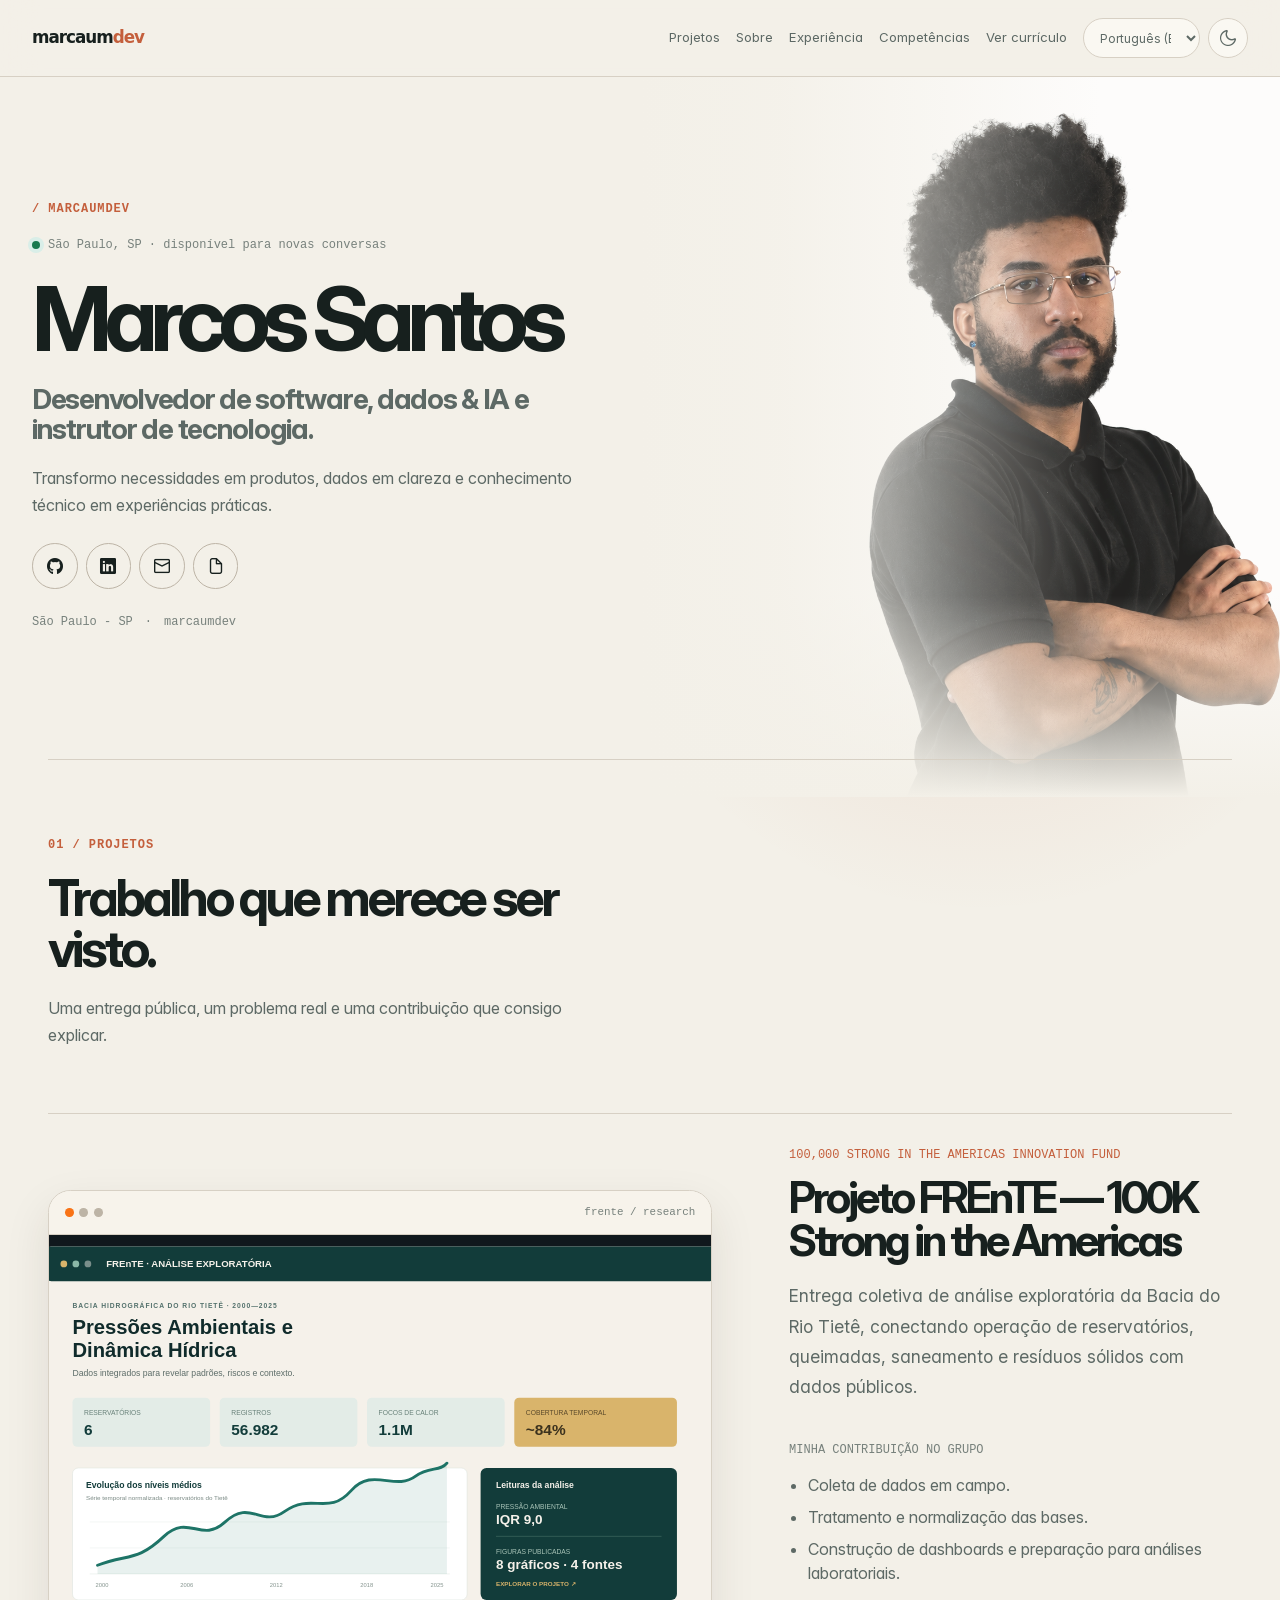
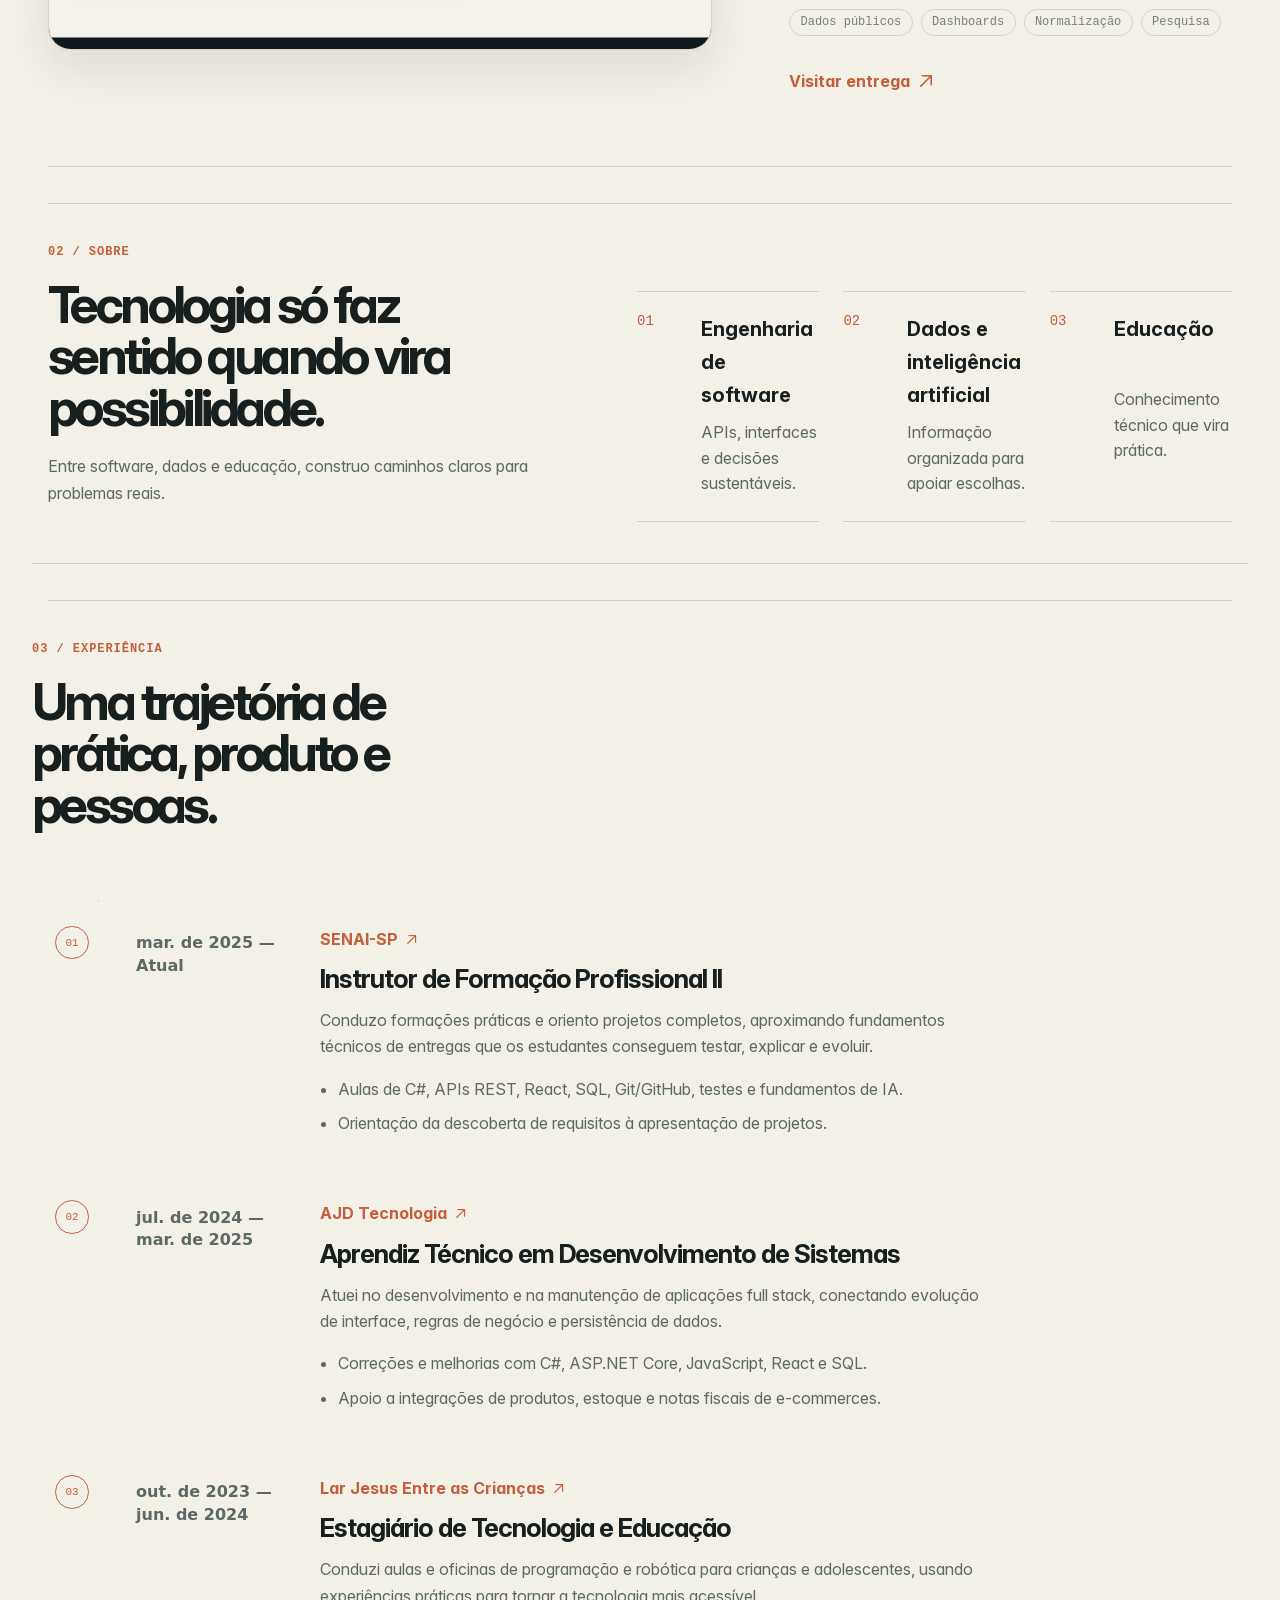
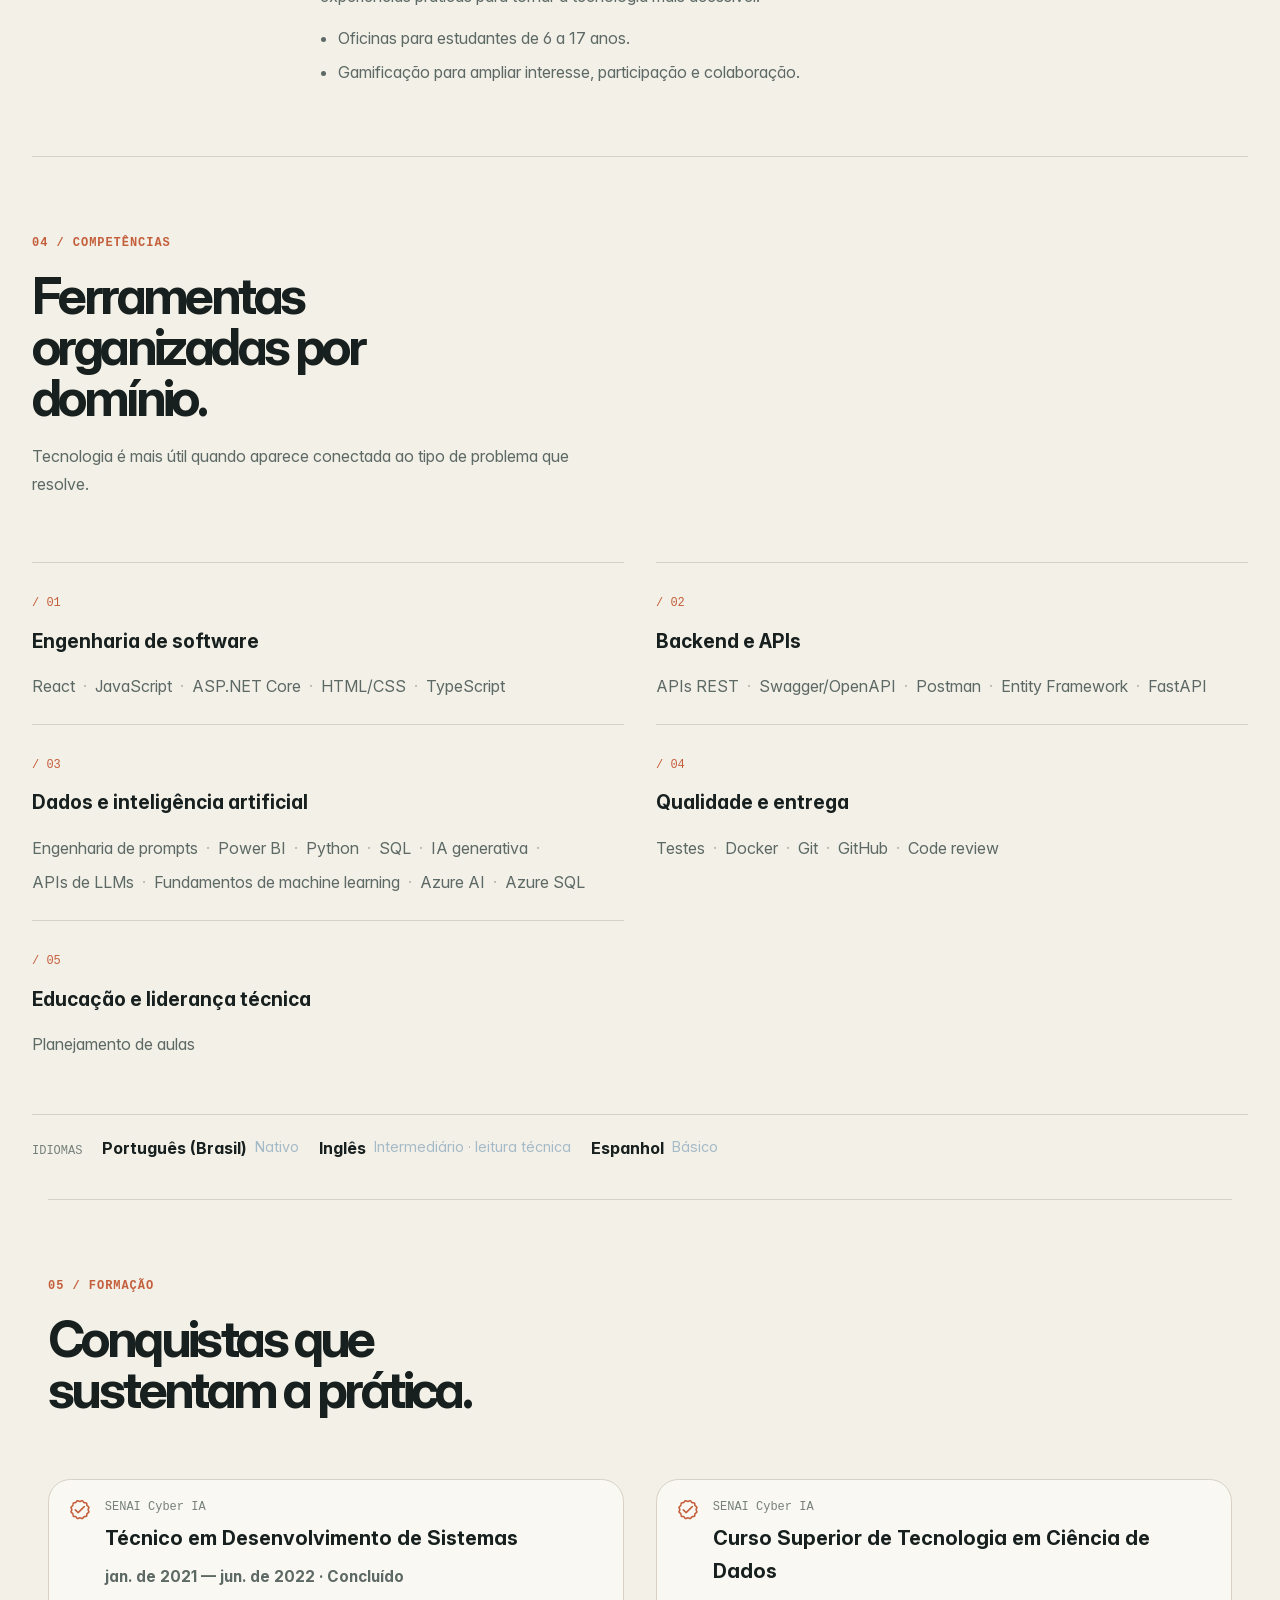
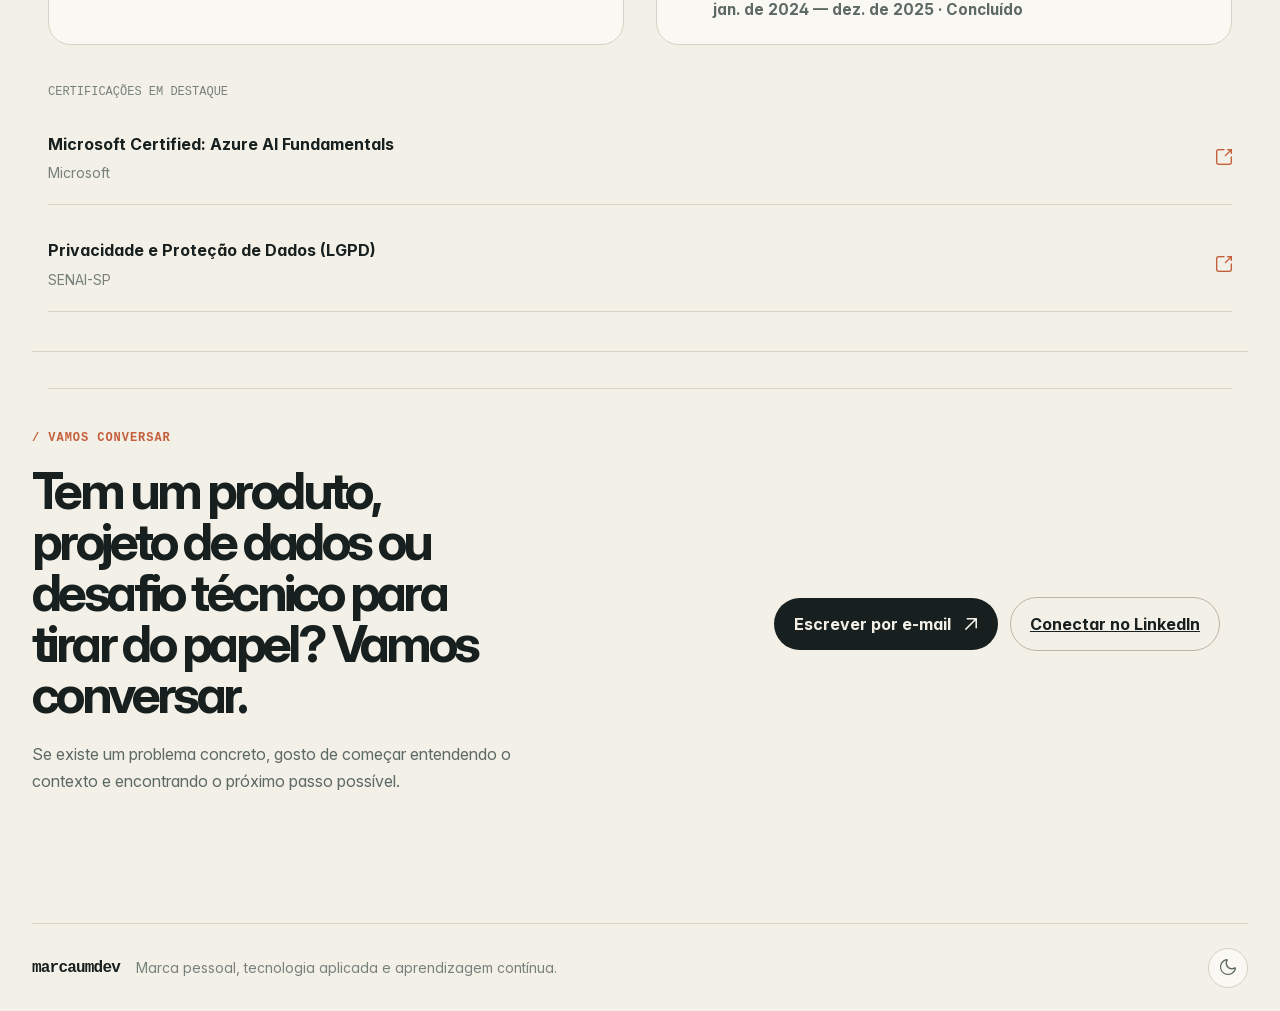
==== commit 6f2e93c3: "deploy: publish portfolio" ====
--- a/index.html
+++ b/index.html
@@ -1,26 +1,36 @@
-<!doctype html>
-<html lang="pt-BR">
-  <head>
-    <meta charset="UTF-8" />
-    <meta name="viewport" content="width=device-width, initial-scale=1.0" />
-    <meta name="theme-color" content="#0b1220" />
-    <meta
-      name="description"
-      content="Portfólio de Marcos Vinícius — desenvolvimento de software, dados, inteligência artificial e educação tecnológica."
-    />
-    <meta property="og:type" content="website" />
-    <meta property="og:title" content="Marcos Vinícius — Software, Dados & Educação" />
-    <meta
-      property="og:description"
-      content="Projetos e experiências em desenvolvimento de software, dados, IA e educação tecnológica."
-    />
-    <meta name="twitter:card" content="summary" />
-    <title>Marcos Vinícius — Software, Dados & Educação</title>
-    <script type="module" crossorigin src="/assets/index-B6VZUhYp.js"></script>
-    <link rel="stylesheet" crossorigin href="/assets/index-CGEEnQNm.css">
-  </head>
-  <body>
-    <div id="root"></div>-
-  </body>
-</html>
+<!doctype html>
+<html lang="pt-BR">
+  <head>
+    <meta charset="UTF-8" />
+    <meta name="viewport" content="width=device-width, initial-scale=1.0" />
+    <meta name="theme-color" content="#0b1220" />
+    <meta
+      name="description"
+      content="Portfólio de Marcos Vinícius — desenvolvimento de software, dados, inteligência artificial e educação tecnológica."
+    />
+    <meta property="og:type" content="website" />
+    <link rel="icon" href="/favicon.svg" type="image/svg+xml" />
+    <meta property="og:title" content="Marcos Vinícius — Software, Dados & Educação" />
+    <meta
+      property="og:description"
+      content="Projetos e experiências em desenvolvimento de software, dados, IA e educação tecnológica."
+    />
+    <meta name="twitter:card" content="summary" />
+    <title>marcaumdev</title>
+    <script>
+      (() => {
+        const params = new URLSearchParams(window.location.search);
+        const route = params.get("gh-pages-route");
+
+        if (route?.startsWith("/")) {
+          window.history.replaceState(null, "", route);
+        }
+      })();
+    </script>
+    <script type="module" crossorigin src="/assets/index-DnrG6YSa.js"></script>
+    <link rel="stylesheet" crossorigin href="/assets/index-Dypa3k5e.css">
+  </head>
+  <body>
+    <div id="root"></div>
+  </body>
+</html>
--- a/assets/index-Dypa3k5e.css
+++ b/assets/index-Dypa3k5e.css
@@ -0,0 +1 @@
+@font-face{font-family:primeicons;font-display:block;src:url(/assets/primeicons-DMOk5skT.eot);src:url(/assets/primeicons-DMOk5skT.eot?#iefix)format("embedded-opentype"),url(/assets/primeicons-C6QP2o4f.woff2)format("woff2"),url(/assets/primeicons-WjwUDZjB.woff)format("woff"),url(/assets/primeicons-MpK4pl85.ttf)format("truetype"),url(/assets/primeicons-Dr5RGzOO.svg?#primeicons)format("svg");font-weight:400;font-style:normal}.pi{speak:none;font-variant:normal;text-transform:none;-webkit-font-smoothing:antialiased;-moz-osx-font-smoothing:grayscale;font-family:primeicons;font-style:normal;font-weight:400;line-height:1;display:inline-block}.pi:before{--webkit-backface-visibility:hidden;backface-visibility:hidden}.pi-fw{text-align:center;width:1.28571em}.pi-spin{animation:2s linear infinite fa-spin}@media (prefers-reduced-motion:reduce){.pi-spin{transition-duration:0s;transition-delay:0s;animation-duration:1ms;animation-iteration-count:1;animation-delay:-1ms}}@keyframes fa-spin{0%{transform:rotate(0)}to{transform:rotate(359deg)}}.pi-folder-plus:before{content:""}.pi-receipt:before{content:""}.pi-asterisk:before{content:""}.pi-face-smile:before{content:""}.pi-pinterest:before{content:""}.pi-expand:before{content:""}.pi-pen-to-square:before{content:""}.pi-wave-pulse:before{content:""}.pi-turkish-lira:before{content:""}.pi-spinner-dotted:before{content:""}.pi-crown:before{content:""}.pi-pause-circle:before{content:""}.pi-warehouse:before{content:""}.pi-objects-column:before{content:""}.pi-clipboard:before{content:""}.pi-play-circle:before{content:""}.pi-venus:before{content:""}.pi-cart-minus:before{content:""}.pi-file-plus:before{content:""}.pi-microchip:before{content:""}.pi-twitch:before{content:""}.pi-building-columns:before{content:""}.pi-file-check:before{content:""}.pi-microchip-ai:before{content:""}.pi-trophy:before{content:""}.pi-barcode:before{content:""}.pi-file-arrow-up:before{content:""}.pi-mars:before{content:""}.pi-tiktok:before{content:""}.pi-arrow-up-right-and-arrow-down-left-from-center:before{content:""}.pi-ethereum:before{content:""}.pi-list-check:before{content:""}.pi-thumbtack:before{content:""}.pi-arrow-down-left-and-arrow-up-right-to-center:before{content:""}.pi-equals:before{content:""}.pi-lightbulb:before{content:""}.pi-star-half:before{content:""}.pi-address-book:before{content:""}.pi-chart-scatter:before{content:""}.pi-indian-rupee:before{content:""}.pi-star-half-fill:before{content:""}.pi-cart-arrow-down:before{content:""}.pi-calendar-clock:before{content:""}.pi-sort-up-fill:before{content:""}.pi-sparkles:before{content:""}.pi-bullseye:before{content:""}.pi-sort-down-fill:before{content:""}.pi-graduation-cap:before{content:""}.pi-hammer:before{content:""}.pi-bell-slash:before{content:""}.pi-gauge:before{content:""}.pi-shop:before{content:""}.pi-headphones:before{content:""}.pi-eraser:before{content:""}.pi-stopwatch:before{content:""}.pi-verified:before{content:""}.pi-delete-left:before{content:""}.pi-hourglass:before{content:""}.pi-truck:before{content:""}.pi-wrench:before{content:""}.pi-microphone:before{content:""}.pi-megaphone:before{content:""}.pi-arrow-right-arrow-left:before{content:""}.pi-bitcoin:before{content:""}.pi-file-edit:before{content:""}.pi-language:before{content:""}.pi-file-export:before{content:""}.pi-file-import:before{content:""}.pi-file-word:before{content:""}.pi-gift:before{content:""}.pi-cart-plus:before{content:""}.pi-thumbs-down-fill:before{content:""}.pi-thumbs-up-fill:before{content:""}.pi-arrows-alt:before{content:""}.pi-calculator:before{content:""}.pi-sort-alt-slash:before{content:""}.pi-arrows-h:before{content:""}.pi-arrows-v:before{content:""}.pi-pound:before{content:""}.pi-prime:before{content:""}.pi-chart-pie:before{content:""}.pi-reddit:before{content:""}.pi-code:before{content:""}.pi-sync:before{content:""}.pi-shopping-bag:before{content:""}.pi-server:before{content:""}.pi-database:before{content:""}.pi-hashtag:before{content:""}.pi-bookmark-fill:before{content:""}.pi-filter-fill:before{content:""}.pi-heart-fill:before{content:""}.pi-flag-fill:before{content:""}.pi-circle:before{content:""}.pi-circle-fill:before{content:""}.pi-bolt:before{content:""}.pi-history:before{content:""}.pi-box:before{content:""}.pi-at:before{content:""}.pi-arrow-up-right:before{content:""}.pi-arrow-up-left:before{content:""}.pi-arrow-down-left:before{content:""}.pi-arrow-down-right:before{content:""}.pi-telegram:before{content:""}.pi-stop-circle:before{content:""}.pi-stop:before{content:""}.pi-whatsapp:before{content:""}.pi-building:before{content:""}.pi-qrcode:before{content:""}.pi-car:before{content:""}.pi-instagram:before{content:""}.pi-linkedin:before{content:""}.pi-send:before{content:""}.pi-slack:before{content:""}.pi-sun:before{content:""}.pi-moon:before{content:""}.pi-vimeo:before{content:""}.pi-youtube:before{content:""}.pi-flag:before{content:""}.pi-wallet:before{content:""}.pi-map:before{content:""}.pi-link:before{content:""}.pi-credit-card:before{content:""}.pi-discord:before{content:""}.pi-percentage:before{content:""}.pi-euro:before{content:""}.pi-book:before{content:""}.pi-shield:before{content:""}.pi-paypal:before{content:""}.pi-amazon:before{content:""}.pi-phone:before{content:""}.pi-filter-slash:before{content:""}.pi-facebook:before{content:""}.pi-github:before{content:""}.pi-twitter:before{content:""}.pi-step-backward-alt:before{content:""}.pi-step-forward-alt:before{content:""}.pi-forward:before{content:""}.pi-backward:before{content:""}.pi-fast-backward:before{content:""}.pi-fast-forward:before{content:""}.pi-pause:before{content:""}.pi-play:before{content:""}.pi-compass:before{content:""}.pi-id-card:before{content:""}.pi-ticket:before{content:""}.pi-file-o:before{content:""}.pi-reply:before{content:""}.pi-directions-alt:before{content:""}.pi-directions:before{content:""}.pi-thumbs-up:before{content:""}.pi-thumbs-down:before{content:""}.pi-sort-numeric-down-alt:before{content:""}.pi-sort-numeric-up-alt:before{content:""}.pi-sort-alpha-down-alt:before{content:""}.pi-sort-alpha-up-alt:before{content:""}.pi-sort-numeric-down:before{content:""}.pi-sort-numeric-up:before{content:""}.pi-sort-alpha-down:before{content:""}.pi-sort-alpha-up:before{content:""}.pi-sort-alt:before{content:""}.pi-sort-amount-up:before{content:""}.pi-sort-amount-down:before{content:""}.pi-sort-amount-down-alt:before{content:""}.pi-sort-amount-up-alt:before{content:""}.pi-palette:before{content:""}.pi-undo:before{content:""}.pi-desktop:before{content:""}.pi-sliders-v:before{content:""}.pi-sliders-h:before{content:""}.pi-search-plus:before{content:""}.pi-search-minus:before{content:""}.pi-file-excel:before{content:""}.pi-file-pdf:before{content:""}.pi-check-square:before{content:""}.pi-chart-line:before{content:""}.pi-user-edit:before{content:""}.pi-exclamation-circle:before{content:""}.pi-android:before{content:""}.pi-google:before{content:""}.pi-apple:before{content:""}.pi-microsoft:before{content:""}.pi-heart:before{content:""}.pi-mobile:before{content:""}.pi-tablet:before{content:""}.pi-key:before{content:""}.pi-shopping-cart:before{content:""}.pi-comments:before{content:""}.pi-comment:before{content:""}.pi-briefcase:before{content:""}.pi-bell:before{content:""}.pi-paperclip:before{content:""}.pi-share-alt:before{content:""}.pi-envelope:before{content:""}.pi-volume-down:before{content:""}.pi-volume-up:before{content:""}.pi-volume-off:before{content:""}.pi-eject:before{content:""}.pi-money-bill:before{content:""}.pi-images:before{content:""}.pi-image:before{content:""}.pi-sign-in:before{content:""}.pi-sign-out:before{content:""}.pi-wifi:before{content:""}.pi-sitemap:before{content:""}.pi-chart-bar:before{content:""}.pi-camera:before{content:""}.pi-dollar:before{content:""}.pi-lock-open:before{content:""}.pi-table:before{content:""}.pi-map-marker:before{content:""}.pi-list:before{content:""}.pi-eye-slash:before{content:""}.pi-eye:before{content:""}.pi-folder-open:before{content:""}.pi-folder:before{content:""}.pi-video:before{content:""}.pi-inbox:before{content:""}.pi-lock:before{content:""}.pi-unlock:before{content:""}.pi-tags:before{content:""}.pi-tag:before{content:""}.pi-power-off:before{content:""}.pi-save:before{content:""}.pi-question-circle:before{content:""}.pi-question:before{content:""}.pi-copy:before{content:""}.pi-file:before{content:""}.pi-clone:before{content:""}.pi-calendar-times:before{content:""}.pi-calendar-minus:before{content:""}.pi-calendar-plus:before{content:""}.pi-ellipsis-v:before{content:""}.pi-ellipsis-h:before{content:""}.pi-bookmark:before{content:""}.pi-globe:before{content:""}.pi-replay:before{content:""}.pi-filter:before{content:""}.pi-print:before{content:""}.pi-align-right:before{content:""}.pi-align-left:before{content:""}.pi-align-center:before{content:""}.pi-align-justify:before{content:""}.pi-cog:before{content:""}.pi-cloud-download:before{content:""}.pi-cloud-upload:before{content:""}.pi-cloud:before{content:""}.pi-pencil:before{content:""}.pi-users:before{content:""}.pi-clock:before{content:""}.pi-user-minus:before{content:""}.pi-user-plus:before{content:""}.pi-trash:before{content:""}.pi-external-link:before{content:""}.pi-window-maximize:before{content:""}.pi-window-minimize:before{content:""}.pi-refresh:before{content:""}.pi-user:before{content:""}.pi-exclamation-triangle:before{content:""}.pi-calendar:before{content:""}.pi-chevron-circle-left:before{content:""}.pi-chevron-circle-down:before{content:""}.pi-chevron-circle-right:before{content:""}.pi-chevron-circle-up:before{content:""}.pi-angle-double-down:before{content:""}.pi-angle-double-left:before{content:""}.pi-angle-double-right:before{content:""}.pi-angle-double-up:before{content:""}.pi-angle-down:before{content:""}.pi-angle-left:before{content:""}.pi-angle-right:before{content:""}.pi-angle-up:before{content:""}.pi-upload:before{content:""}.pi-download:before{content:""}.pi-ban:before{content:""}.pi-star-fill:before{content:""}.pi-star:before{content:""}.pi-chevron-left:before{content:""}.pi-chevron-right:before{content:""}.pi-chevron-down:before{content:""}.pi-chevron-up:before{content:""}.pi-caret-left:before{content:""}.pi-caret-right:before{content:""}.pi-caret-down:before{content:""}.pi-caret-up:before{content:""}.pi-search:before{content:""}.pi-check:before{content:""}.pi-check-circle:before{content:""}.pi-times:before{content:""}.pi-times-circle:before{content:""}.pi-plus:before{content:""}.pi-plus-circle:before{content:""}.pi-minus:before{content:""}.pi-minus-circle:before{content:""}.pi-circle-on:before{content:""}.pi-circle-off:before{content:""}.pi-sort-down:before{content:""}.pi-sort-up:before{content:""}.pi-sort:before{content:""}.pi-step-backward:before{content:""}.pi-step-forward:before{content:""}.pi-th-large:before{content:""}.pi-arrow-down:before{content:""}.pi-arrow-left:before{content:""}.pi-arrow-right:before{content:""}.pi-arrow-up:before{content:""}.pi-bars:before{content:""}.pi-arrow-circle-down:before{content:""}.pi-arrow-circle-left:before{content:""}.pi-arrow-circle-right:before{content:""}.pi-arrow-circle-up:before{content:""}.pi-info:before{content:""}.pi-info-circle:before{content:""}.pi-home:before{content:""}.pi-spinner:before{content:""}:root{font-feature-settings:"cv02", "cv03", "cv04", "cv11";font-variation-settings:normal;--font-family:"Inter var", sans-serif;--font-feature-settings:"cv02", "cv03", "cv04", "cv11";--surface-a:#fff;--surface-b:#f9fafb;--surface-c:#f3f4f6;--surface-d:#e5e7eb;--surface-e:#fff;--surface-f:#fff;--text-color:#4b5563;--text-color-secondary:#6b7280;--primary-color:#06b6d4;--primary-color-text:#fff;--surface-0:#fff;--surface-50:#f9fafb;--surface-100:#f3f4f6;--surface-200:#e5e7eb;--surface-300:#d1d5db;--surface-400:#9ca3af;--surface-500:#6b7280;--surface-600:#4b5563;--surface-700:#374151;--surface-800:#1f2937;--surface-900:#111827;--gray-50:#f9fafb;--gray-100:#f3f4f6;--gray-200:#e5e7eb;--gray-300:#d1d5db;--gray-400:#9ca3af;--gray-500:#6b7280;--gray-600:#4b5563;--gray-700:#374151;--gray-800:#1f2937;--gray-900:#111827;--content-padding:1.25rem;--inline-spacing:.5rem;--border-radius:6px;--surface-ground:#f9fafb;--surface-section:#fff;--surface-card:#fff;--surface-overlay:#fff;--surface-border:#dfe7ef;--surface-hover:#f6f9fc;--focus-ring:0 0 0 .2rem #a5f3fc;--maskbg:#0006;--highlight-bg:#ecfeff;--highlight-text-color:#0e7490;--lightningcss-light:initial;--lightningcss-dark: ;color-scheme:light;font-family:Inter var,sans-serif}@font-face{font-family:Inter var;font-weight:100 900;font-display:swap;font-style:normal;font-named-instance:"Regular";src:url(/assets/InterVariable-CWi-zmRD.woff2)format("woff2")}@font-face{font-family:Inter var;font-weight:100 900;font-display:swap;font-style:italic;font-named-instance:"Italic";src:url(/assets/InterVariable-Italic-d6KXgdvN.woff2)format("woff2")}:root{--blue-50:#f5f9ff;--blue-100:#d0e1fd;--blue-200:#abc9fb;--blue-300:#85b2f9;--blue-400:#609af8;--blue-500:#3b82f6;--blue-600:#326fd1;--blue-700:#295bac;--blue-800:#204887;--blue-900:#183462;--green-50:#f4fcf7;--green-100:#caf1d8;--green-200:#a0e6ba;--green-300:#76db9b;--green-400:#4cd07d;--green-500:#22c55e;--green-600:#1da750;--green-700:#188a42;--green-800:#136c34;--green-900:#0e4f26;--yellow-50:#fefbf3;--yellow-100:#faedc4;--yellow-200:#f6de95;--yellow-300:#f2d066;--yellow-400:#eec137;--yellow-500:#eab308;--yellow-600:#c79807;--yellow-700:#a47d06;--yellow-800:#816204;--yellow-900:#5e4803;--cyan-50:#f3fbfd;--cyan-100:#c3edf5;--cyan-200:#94e0ed;--cyan-300:#65d2e4;--cyan-400:#35c4dc;--cyan-500:#06b6d4;--cyan-600:#059bb4;--cyan-700:#047f94;--cyan-800:#036475;--cyan-900:#024955;--pink-50:#fef6fa;--pink-100:#fad3e7;--pink-200:#f7b0d3;--pink-300:#f38ec0;--pink-400:#f06bac;--pink-500:#ec4899;--pink-600:#c93d82;--pink-700:#a5326b;--pink-800:#822854;--pink-900:#5e1d3d;--indigo-50:#f7f7fe;--indigo-100:#dadafc;--indigo-200:#bcbdf9;--indigo-300:#9ea0f6;--indigo-400:#8183f4;--indigo-500:#6366f1;--indigo-600:#5457cd;--indigo-700:#4547a9;--indigo-800:#363885;--indigo-900:#282960;--teal-50:#f3fbfb;--teal-100:#c7eeea;--teal-200:#9ae0d9;--teal-300:#6dd3c8;--teal-400:#41c5b7;--teal-500:#14b8a6;--teal-600:#119c8d;--teal-700:#0e8174;--teal-800:#0b655b;--teal-900:#084a42;--orange-50:#fff8f3;--orange-100:#feddc7;--orange-200:#fcc39b;--orange-300:#fba86f;--orange-400:#fa8e42;--orange-500:#f97316;--orange-600:#d46213;--orange-700:#ae510f;--orange-800:#893f0c;--orange-900:#642e09;--bluegray-50:#f7f8f9;--bluegray-100:#dadee3;--bluegray-200:#bcc3cd;--bluegray-300:#9fa9b7;--bluegray-400:#818ea1;--bluegray-500:#64748b;--bluegray-600:#556376;--bluegray-700:#465161;--bluegray-800:#37404c;--bluegray-900:#282e38;--purple-50:#fbf7ff;--purple-100:#ead6fd;--purple-200:#dab6fc;--purple-300:#c996fa;--purple-400:#b975f9;--purple-500:#a855f7;--purple-600:#8f48d2;--purple-700:#763cad;--purple-800:#5c2f88;--purple-900:#432263;--red-50:#fff5f5;--red-100:#ffd0ce;--red-200:#ffaca7;--red-300:#ff8780;--red-400:#ff6259;--red-500:#ff3d32;--red-600:#d9342b;--red-700:#b32b23;--red-800:#8c221c;--red-900:#661814;--primary-50:#f3fbfd;--primary-100:#c3edf5;--primary-200:#94e0ed;--primary-300:#65d2e4;--primary-400:#35c4dc;--primary-500:#06b6d4;--primary-600:#059bb4;--primary-700:#047f94;--primary-800:#036475;--primary-900:#024955}.p-editor-container .p-editor-toolbar{background:#f9fafb;border-top-left-radius:6px;border-top-right-radius:6px}.p-editor-container .p-editor-toolbar.ql-snow{border:1px solid #e5e7eb}.p-editor-container .p-editor-toolbar.ql-snow .ql-stroke{stroke:#6b7280}.p-editor-container .p-editor-toolbar.ql-snow .ql-fill{fill:#6b7280}.p-editor-container .p-editor-toolbar.ql-snow .ql-picker .ql-picker-label{color:#6b7280;border:0}.p-editor-container .p-editor-toolbar.ql-snow .ql-picker .ql-picker-label:hover{color:#4b5563}.p-editor-container .p-editor-toolbar.ql-snow .ql-picker .ql-picker-label:hover .ql-stroke{stroke:#4b5563}.p-editor-container .p-editor-toolbar.ql-snow .ql-picker .ql-picker-label:hover .ql-fill{fill:#4b5563}.p-editor-container .p-editor-toolbar.ql-snow .ql-picker.ql-expanded .ql-picker-label{color:#4b5563}.p-editor-container .p-editor-toolbar.ql-snow .ql-picker.ql-expanded .ql-picker-label .ql-stroke{stroke:#4b5563}.p-editor-container .p-editor-toolbar.ql-snow .ql-picker.ql-expanded .ql-picker-label .ql-fill{fill:#4b5563}.p-editor-container .p-editor-toolbar.ql-snow .ql-picker.ql-expanded .ql-picker-options{background:#fff;border:0;border-radius:6px;padding:.75rem 0;box-shadow:0 2px 12px #0000001a}.p-editor-container .p-editor-toolbar.ql-snow .ql-picker.ql-expanded .ql-picker-options .ql-picker-item{color:#4b5563}.p-editor-container .p-editor-toolbar.ql-snow .ql-picker.ql-expanded .ql-picker-options .ql-picker-item:hover{color:#4b5563;background:#f3f4f6}.p-editor-container .p-editor-toolbar.ql-snow .ql-picker.ql-expanded:not(.ql-icon-picker) .ql-picker-item{padding:.75rem 1.25rem}.p-editor-container .p-editor-content{border-bottom-right-radius:6px;border-bottom-left-radius:6px}.p-editor-container .p-editor-content.ql-snow{border:1px solid #e5e7eb}.p-editor-container .p-editor-content .ql-editor{color:#4b5563;background:#fff;border-bottom-right-radius:6px;border-bottom-left-radius:6px}.p-editor-container .ql-snow.ql-toolbar button:hover,.p-editor-container .ql-snow.ql-toolbar button:focus{color:#4b5563}.p-editor-container .ql-snow.ql-toolbar button:hover .ql-stroke,.p-editor-container .ql-snow.ql-toolbar button:focus .ql-stroke{stroke:#4b5563}.p-editor-container .ql-snow.ql-toolbar button:hover .ql-fill,.p-editor-container .ql-snow.ql-toolbar button:focus .ql-fill{fill:#4b5563}.p-editor-container .ql-snow.ql-toolbar button.ql-active,.p-editor-container .ql-snow.ql-toolbar .ql-picker-label.ql-active,.p-editor-container .ql-snow.ql-toolbar .ql-picker-item.ql-selected{color:#06b6d4}.p-editor-container .ql-snow.ql-toolbar button.ql-active .ql-stroke,.p-editor-container .ql-snow.ql-toolbar .ql-picker-label.ql-active .ql-stroke,.p-editor-container .ql-snow.ql-toolbar .ql-picker-item.ql-selected .ql-stroke{stroke:#06b6d4}.p-editor-container .ql-snow.ql-toolbar button.ql-active .ql-fill,.p-editor-container .ql-snow.ql-toolbar .ql-picker-label.ql-active .ql-fill,.p-editor-container .ql-snow.ql-toolbar .ql-picker-item.ql-selected .ql-fill{fill:#06b6d4}.p-editor-container .ql-snow.ql-toolbar button.ql-active .ql-picker-label,.p-editor-container .ql-snow.ql-toolbar .ql-picker-label.ql-active .ql-picker-label,.p-editor-container .ql-snow.ql-toolbar .ql-picker-item.ql-selected .ql-picker-label{color:#06b6d4}@layer primereact{*{box-sizing:border-box}.p-component{font-family:var(--font-family);font-feature-settings:var(--font-feature-settings,normal);font-size:1rem;font-weight:400}.p-component-overlay{background-color:#0006;transition-duration:.2s}.p-disabled,.p-component:disabled{opacity:.6}.p-error{color:#e24c4c}.p-text-secondary{color:#6b7280}.pi{font-size:1rem}.p-icon{width:1rem;height:1rem}.p-link{font-family:var(--font-family);font-feature-settings:var(--font-feature-settings,normal);border-radius:6px;font-size:1rem}.p-link:focus-visible{outline-offset:0;outline:0;box-shadow:0 0 0 .2rem #a5f3fc}.p-component-overlay-enter{animation:.15s forwards p-component-overlay-enter-animation}.p-component-overlay-leave{animation:.15s forwards p-component-overlay-leave-animation}@keyframes p-component-overlay-enter-animation{0%{background-color:#0000}to{background-color:var(--maskbg)}}@keyframes p-component-overlay-leave-animation{0%{background-color:var(--maskbg)}to{background-color:#0000}}.p-autocomplete .p-autocomplete-loader{right:.75rem}.p-autocomplete.p-autocomplete-dd .p-autocomplete-loader{right:3.75rem}.p-autocomplete .p-autocomplete-multiple-container{gap:.5rem;padding:.375rem .75rem}.p-autocomplete .p-autocomplete-multiple-container:not(.p-disabled):hover{border-color:#06b6d4}.p-autocomplete .p-autocomplete-multiple-container:not(.p-disabled).p-focus{outline-offset:0;border-color:#06b6d4;outline:0;box-shadow:0 0 0 .2rem #a5f3fc}.p-autocomplete .p-autocomplete-multiple-container .p-autocomplete-input-token{padding:.375rem 0}.p-autocomplete .p-autocomplete-multiple-container .p-autocomplete-input-token input{font-family:var(--font-family);font-feature-settings:var(--font-feature-settings,normal);color:#4b5563;margin:0;padding:0;font-size:1rem}.p-autocomplete .p-autocomplete-multiple-container .p-autocomplete-token{color:#0e7490;background:#ecfeff;border-radius:6px;margin-right:.5rem;padding:.375rem .75rem}.p-autocomplete .p-autocomplete-multiple-container .p-autocomplete-token .p-autocomplete-token-icon{margin-left:.5rem}.p-autocomplete.p-invalid.p-component>.p-inputtext{border-color:#e24c4c}.p-autocomplete-panel{color:#4b5563;background:#fff;border:0;border-radius:6px;box-shadow:0 2px 12px #0000001a}.p-autocomplete-panel .p-autocomplete-items{padding:.75rem 0}.p-autocomplete-panel .p-autocomplete-items .p-autocomplete-item{color:#4b5563;background:0 0;border:0;border-radius:0;margin:0;padding:.75rem 1.25rem;transition:box-shadow .2s}.p-autocomplete-panel .p-autocomplete-items .p-autocomplete-item:hover{color:#4b5563;background:#f3f4f6}.p-autocomplete-panel .p-autocomplete-items .p-autocomplete-item.p-highlight{color:#0e7490;background:#ecfeff}.p-autocomplete-panel .p-autocomplete-items .p-autocomplete-item-group{color:#374151;background:#fff;margin:0;padding:.75rem 1.25rem;font-weight:700}.p-calendar.p-invalid.p-component>.p-inputtext{border-color:#e24c4c}.p-calendar:not(.p-calendar-disabled).p-focus>.p-inputtext{outline-offset:0;border-color:#06b6d4;outline:0;box-shadow:0 0 0 .2rem #a5f3fc}.p-datepicker{color:#4b5563;background:#fff;border:1px solid #d1d5db;border-radius:6px;padding:.5rem}.p-datepicker:not(.p-datepicker-inline){background:#fff;border:0;box-shadow:0 2px 12px #0000001a}.p-datepicker:not(.p-datepicker-inline) .p-datepicker-header{background:#fff}.p-datepicker .p-datepicker-header{color:#4b5563;background:#fff;border-bottom:1px solid #e5e7eb;border-top-left-radius:6px;border-top-right-radius:6px;margin:0;padding:.5rem;font-weight:600}.p-datepicker .p-datepicker-header .p-datepicker-prev,.p-datepicker .p-datepicker-header .p-datepicker-next{color:#6b7280;background:0 0;border:0;border-radius:50%;width:2rem;height:2rem;transition:background-color .2s,color .2s,box-shadow .2s}.p-datepicker .p-datepicker-header .p-datepicker-prev:enabled:hover,.p-datepicker .p-datepicker-header .p-datepicker-next:enabled:hover{color:#374151;background:#f3f4f6;border-color:#0000}.p-datepicker .p-datepicker-header .p-datepicker-prev:focus-visible,.p-datepicker .p-datepicker-header .p-datepicker-next:focus-visible{outline-offset:0;outline:0;box-shadow:0 0 0 .2rem #a5f3fc}.p-datepicker .p-datepicker-header .p-datepicker-title{line-height:2rem}.p-datepicker .p-datepicker-header .p-datepicker-title .p-datepicker-year,.p-datepicker .p-datepicker-header .p-datepicker-title .p-datepicker-month{color:#4b5563;padding:.5rem;font-weight:600;transition:background-color .2s,color .2s,box-shadow .2s}.p-datepicker .p-datepicker-header .p-datepicker-title .p-datepicker-year:enabled:hover,.p-datepicker .p-datepicker-header .p-datepicker-title .p-datepicker-month:enabled:hover{color:#06b6d4}.p-datepicker .p-datepicker-header .p-datepicker-title .p-datepicker-month{margin-right:.5rem}.p-datepicker table{margin:.5rem 0;font-size:1rem}.p-datepicker table th{padding:.5rem}.p-datepicker table th>span{width:2.5rem;height:2.5rem}.p-datepicker table td{padding:.5rem}.p-datepicker table td>span{border:1px solid #0000;border-radius:50%;width:2.5rem;height:2.5rem;transition:box-shadow .2s}.p-datepicker table td>span.p-highlight{color:#0e7490;background:#ecfeff}.p-datepicker table td>span:focus{outline-offset:0;outline:0;box-shadow:0 0 0 .2rem #a5f3fc}.p-datepicker table td.p-datepicker-today>span{color:#4b5563;background:#d1d5db;border-color:#0000}.p-datepicker table td.p-datepicker-today>span.p-highlight{color:#0e7490;background:#ecfeff}.p-datepicker .p-datepicker-buttonbar{border-top:1px solid #e5e7eb;padding:1rem 0}.p-datepicker .p-datepicker-buttonbar .p-button{width:auto}.p-datepicker .p-timepicker{border-top:1px solid #e5e7eb;padding:.5rem}.p-datepicker .p-timepicker button{color:#6b7280;background:0 0;border:0;border-radius:50%;width:2rem;height:2rem;transition:background-color .2s,color .2s,box-shadow .2s}.p-datepicker .p-timepicker button:enabled:hover{color:#374151;background:#f3f4f6;border-color:#0000}.p-datepicker .p-timepicker button:focus-visible{outline-offset:0;outline:0;box-shadow:0 0 0 .2rem #a5f3fc}.p-datepicker .p-timepicker button:last-child{margin-top:.2em}.p-datepicker .p-timepicker span{font-size:1.25rem}.p-datepicker .p-timepicker>div{padding:0 .5rem}.p-datepicker.p-datepicker-timeonly .p-timepicker{border-top:0}.p-datepicker .p-monthpicker{margin:.5rem 0}.p-datepicker .p-monthpicker .p-monthpicker-month{border-radius:6px;padding:.5rem;transition:box-shadow .2s}.p-datepicker .p-monthpicker .p-monthpicker-month.p-highlight{color:#0e7490;background:#ecfeff}.p-datepicker .p-yearpicker{margin:.5rem 0}.p-datepicker .p-yearpicker .p-yearpicker-year{border-radius:6px;padding:.5rem;transition:box-shadow .2s}.p-datepicker .p-yearpicker .p-yearpicker-year.p-highlight{color:#0e7490;background:#ecfeff}.p-datepicker.p-datepicker-multiple-month .p-datepicker-group{border-left:1px solid #e5e7eb;padding:0 .5rem}.p-datepicker.p-datepicker-multiple-month .p-datepicker-group:first-child{border-left:0;padding-left:0}.p-datepicker.p-datepicker-multiple-month .p-datepicker-group:last-child{padding-right:0}.p-datepicker:not(.p-disabled) table td span:not(.p-highlight):not(.p-disabled):hover{background:#f3f4f6}.p-datepicker:not(.p-disabled) table td span:not(.p-highlight):not(.p-disabled):focus{outline-offset:0;outline:0;box-shadow:0 0 0 .2rem #a5f3fc}.p-datepicker:not(.p-disabled) .p-monthpicker .p-monthpicker-month:not(.p-disabled):not(.p-highlight):hover{background:#f3f4f6}.p-datepicker:not(.p-disabled) .p-monthpicker .p-monthpicker-month:not(.p-disabled):focus{outline-offset:0;outline:0;box-shadow:0 0 0 .2rem #a5f3fc}.p-datepicker:not(.p-disabled) .p-yearpicker .p-yearpicker-year:not(.p-disabled):not(.p-highlight):hover{background:#f3f4f6}.p-datepicker:not(.p-disabled) .p-yearpicker .p-yearpicker-year:not(.p-disabled):focus{outline-offset:0;outline:0;box-shadow:0 0 0 .2rem #a5f3fc}@media screen and (width<=769px){.p-datepicker table th,.p-datepicker table td{padding:0}}.p-cascadeselect{background:#fff;border:1px solid #d1d5db;border-radius:6px;outline-color:#0000;transition:background-color .2s,color .2s,border-color .2s,box-shadow .2s}.p-cascadeselect:not(.p-disabled):hover{border-color:#06b6d4}.p-cascadeselect:not(.p-disabled).p-focus{outline-offset:0;border-color:#06b6d4;outline:0;box-shadow:0 0 0 .2rem #a5f3fc}.p-cascadeselect.p-variant-filled,.p-cascadeselect.p-variant-filled:enabled:hover{background-color:#f3f4f6}.p-cascadeselect.p-variant-filled:enabled:focus{background-color:#fff}.p-cascadeselect .p-cascadeselect-label{background:0 0;border:0;padding:.75rem}.p-cascadeselect .p-cascadeselect-label.p-placeholder{color:#6b7280}.p-cascadeselect .p-cascadeselect-label:enabled:focus{box-shadow:none;outline:0}.p-cascadeselect .p-cascadeselect-trigger{color:#6b7280;background:0 0;border-top-right-radius:6px;border-bottom-right-radius:6px;width:3rem}.p-cascadeselect.p-invalid.p-component{border-color:#e24c4c}.p-cascadeselect-panel{color:#4b5563;background:#fff;border:0;border-radius:6px;box-shadow:0 2px 12px #0000001a}.p-cascadeselect-panel .p-cascadeselect-items{padding:.75rem 0}.p-cascadeselect-panel .p-cascadeselect-items .p-cascadeselect-item{color:#4b5563;background:0 0;border:0;border-radius:0;margin:0;transition:box-shadow .2s}.p-cascadeselect-panel .p-cascadeselect-items .p-cascadeselect-item:first-child{margin-top:0}.p-cascadeselect-panel .p-cascadeselect-items .p-cascadeselect-item:last-child{margin-bottom:0}.p-cascadeselect-panel .p-cascadeselect-items .p-cascadeselect-item.p-highlight{color:#0e7490;background:#ecfeff}.p-cascadeselect-panel .p-cascadeselect-items .p-cascadeselect-item.p-highlight.p-focus{background:#06b6d43d}.p-cascadeselect-panel .p-cascadeselect-items .p-cascadeselect-item:not(.p-highlight):not(.p-disabled).p-focus{color:#4b5563;background:#f3f4f6}.p-cascadeselect-panel .p-cascadeselect-items .p-cascadeselect-item .p-cascadeselect-item-content{padding:.75rem 1.25rem}.p-cascadeselect-panel .p-cascadeselect-items .p-cascadeselect-item .p-cascadeselect-group-icon{font-size:.875rem}.p-checkbox-input{appearance:none;opacity:0;z-index:1;cursor:pointer;outline:0;width:100%;height:100%;margin:0;padding:0;position:absolute;top:0;left:0}.p-checkbox{width:22px;height:22px}.p-checkbox .p-checkbox-input{border:2px solid #d1d5db;border-radius:6px}.p-checkbox .p-checkbox-box{color:#4b5563;background:#fff;border:2px solid #d1d5db;border-radius:6px;outline-color:#0000;width:22px;height:22px;transition:background-color .2s,color .2s,border-color .2s,box-shadow .2s}.p-checkbox .p-checkbox-box .p-checkbox-icon{color:#fff;font-size:14px;transition-duration:.2s}.p-checkbox .p-checkbox-box .p-checkbox-icon.p-icon{width:14px;height:14px}.p-checkbox.p-highlight .p-checkbox-box{background:#06b6d4;border-color:#06b6d4}.p-checkbox:not(.p-disabled):has(.p-checkbox-input:hover) .p-checkbox-box{border-color:#06b6d4}.p-checkbox:not(.p-disabled):has(.p-checkbox-input:hover).p-highlight .p-checkbox-box{color:#fff;background:#0e7490;border-color:#0e7490}.p-checkbox:not(.p-disabled):has(.p-checkbox-input:focus-visible) .p-checkbox-box{outline-offset:0;border-color:#06b6d4;outline:0;box-shadow:0 0 0 .2rem #a5f3fc}.p-checkbox.p-invalid>.p-checkbox-box{border-color:#e24c4c}.p-checkbox.p-variant-filled .p-checkbox-box{background-color:#f3f4f6}.p-checkbox.p-variant-filled.p-highlight .p-checkbox-box{background:#06b6d4}.p-checkbox.p-variant-filled:not(.p-disabled):has(.p-checkbox-input:hover) .p-checkbox-box{background-color:#f3f4f6}.p-checkbox.p-variant-filled:not(.p-disabled):has(.p-checkbox-input:hover).p-highlight .p-checkbox-box{background:#0e7490}.p-input-filled .p-checkbox .p-checkbox-box{background-color:#f3f4f6}.p-input-filled .p-checkbox.p-highlight .p-checkbox-box{background:#06b6d4}.p-input-filled .p-checkbox:not(.p-disabled):has(.p-checkbox-input:hover) .p-checkbox-box{background-color:#f3f4f6}.p-input-filled .p-checkbox:not(.p-disabled):has(.p-checkbox-input:hover).p-highlight .p-checkbox-box{background:#0e7490}.p-checkbox{-webkit-user-select:none;user-select:none;vertical-align:bottom;display:inline-flex;position:relative}.p-checkbox-input{cursor:pointer}.p-checkbox-box{justify-content:center;align-items:center;display:flex}.p-tristatecheckbox.p-variant-filled .p-checkbox-box{background-color:#f3f4f6}.p-tristatecheckbox.p-variant-filled.p-highlight .p-checkbox-box{background:#06b6d4}.p-tristatecheckbox.p-variant-filled:not(.p-disabled):has(.p-checkbox-input:hover) .p-checkbox-box{background-color:#f3f4f6}.p-tristatecheckbox.p-variant-filled:not(.p-disabled):has(.p-checkbox-input:hover).p-highlight .p-checkbox-box{background:#0e7490}.p-chips{display:inline-flex}.p-chips-multiple-container{cursor:text;flex-wrap:wrap;align-items:center;margin:0;padding:0;list-style-type:none;display:flex;overflow:hidden}.p-chips-token{cursor:default;flex:none;align-items:center;display:inline-flex}.p-chips-input-token{flex:auto;display:inline-flex}.p-chips-token-icon{cursor:pointer}.p-chips-input-token input{box-shadow:none;background-color:#0000;border:0;border-radius:0;outline:0;width:100%;margin:0;padding:0}.p-fluid .p-chips{display:flex}.p-chips:not(.p-disabled):hover .p-chips-multiple-container{border-color:#06b6d4}.p-chips:not(.p-disabled).p-focus .p-chips-multiple-container{outline-offset:0;border-color:#06b6d4;outline:0;box-shadow:0 0 0 .2rem #a5f3fc}.p-chips .p-chips-multiple-container{outline-color:#0000;padding:.375rem .75rem}.p-chips .p-chips-multiple-container .p-chips-token{color:#4b5563;background:#e5e7eb;border-radius:16px;margin-right:.5rem;padding:.375rem .75rem}.p-chips .p-chips-multiple-container .p-chips-token.p-focus{color:#4b5563;background:#e5e7eb}.p-chips .p-chips-multiple-container .p-chips-token .p-chips-token-icon{margin-left:.5rem}.p-chips .p-chips-multiple-container .p-chips-input-token{padding:.375rem 0}.p-chips .p-chips-multiple-container .p-chips-input-token input{font-family:var(--font-family);font-feature-settings:var(--font-feature-settings,normal);color:#4b5563;margin:0;padding:0;font-size:1rem}.p-chips.p-invalid.p-component>.p-inputtext{border-color:#e24c4c}.p-colorpicker-preview{width:2rem;height:2rem}.p-colorpicker-panel{background:#323232;border:1px solid #191919}.p-colorpicker-panel .p-colorpicker-color-handle,.p-colorpicker-panel .p-colorpicker-hue-handle{border-color:#fff}.p-colorpicker-overlay-panel{box-shadow:0 2px 12px #0000001a}.p-dropdown{cursor:pointer;-webkit-user-select:none;user-select:none;display:inline-flex;position:relative}.p-dropdown-clear-icon{margin-top:-.5rem;position:absolute;top:50%}.p-dropdown-trigger{flex-shrink:0;justify-content:center;align-items:center;display:flex}.p-dropdown-label{white-space:nowrap;text-overflow:ellipsis;cursor:pointer;flex:auto;width:1%;display:block;overflow:hidden}.p-dropdown-label-empty{opacity:0;overflow:hidden}input.p-dropdown-label{cursor:default}.p-dropdown .p-dropdown-panel{min-width:100%}.p-dropdown-panel{position:absolute;top:0;left:0}.p-dropdown-items-wrapper{overflow:auto}.p-dropdown-item{cursor:pointer;white-space:nowrap;align-items:center;font-weight:400;display:flex;position:relative;overflow:hidden}.p-dropdown-item-group{cursor:auto}.p-dropdown-items{margin:0;padding:0;list-style-type:none}.p-dropdown-filter{width:100%}.p-dropdown-filter-container{position:relative}.p-dropdown-filter-icon{margin-top:-.5rem;position:absolute;top:50%}.p-fluid .p-dropdown{display:flex}.p-fluid .p-dropdown .p-dropdown-label{width:1%}.p-dropdown{background:#fff;border:1px solid #d1d5db;border-radius:6px;outline-color:#0000;transition:background-color .2s,color .2s,border-color .2s,box-shadow .2s}.p-dropdown:not(.p-disabled):hover{border-color:#06b6d4}.p-dropdown:not(.p-disabled).p-focus{outline-offset:0;border-color:#06b6d4;outline:0;box-shadow:0 0 0 .2rem #a5f3fc}.p-dropdown.p-variant-filled{background:#f3f4f6}.p-dropdown.p-variant-filled:not(.p-disabled):hover{background-color:#f3f4f6}.p-dropdown.p-variant-filled:not(.p-disabled).p-focus{background-color:#fff}.p-dropdown.p-variant-filled:not(.p-disabled).p-focus .p-inputtext{background-color:#0000}.p-dropdown.p-dropdown-clearable .p-dropdown-label{padding-right:1.75rem}.p-dropdown .p-dropdown-label{background:0 0;border:0}.p-dropdown .p-dropdown-label.p-placeholder{color:#6b7280}.p-dropdown .p-dropdown-label:focus,.p-dropdown .p-dropdown-label:enabled:focus{box-shadow:none;outline:0}.p-dropdown .p-dropdown-trigger{color:#6b7280;background:0 0;border-top-right-radius:6px;border-bottom-right-radius:6px;width:3rem}.p-dropdown .p-dropdown-clear-icon{color:#6b7280;right:3rem}.p-dropdown.p-invalid.p-component{border-color:#e24c4c}.p-dropdown-panel{color:#4b5563;background:#fff;border:0;border-radius:6px;box-shadow:0 2px 12px #0000001a}.p-dropdown-panel .p-dropdown-header{color:#374151;background:#f9fafb;border-bottom:1px solid #e5e7eb;border-top-left-radius:6px;border-top-right-radius:6px;margin:0;padding:.75rem 1.25rem}.p-dropdown-panel .p-dropdown-header .p-dropdown-filter{margin-right:-1.75rem;padding-right:1.75rem}.p-dropdown-panel .p-dropdown-header .p-dropdown-filter-icon{color:#6b7280;right:.75rem}.p-dropdown-panel .p-dropdown-items{padding:.75rem 0}.p-dropdown-panel .p-dropdown-items .p-dropdown-item{color:#4b5563;background:0 0;border:0;border-radius:0;margin:0;padding:.75rem 1.25rem;transition:box-shadow .2s}.p-dropdown-panel .p-dropdown-items .p-dropdown-item:first-child{margin-top:0}.p-dropdown-panel .p-dropdown-items .p-dropdown-item:last-child{margin-bottom:0}.p-dropdown-panel .p-dropdown-items .p-dropdown-item.p-highlight{color:#0e7490;background:#ecfeff}.p-dropdown-panel .p-dropdown-items .p-dropdown-item.p-highlight.p-focus{background:#06b6d43d}.p-dropdown-panel .p-dropdown-items .p-dropdown-item:not(.p-highlight):not(.p-disabled).p-focus{color:#4b5563;background:#f3f4f6}.p-dropdown-panel .p-dropdown-items .p-dropdown-item .p-dropdown-check-icon{margin-left:-.5rem;margin-right:.5rem;position:relative}.p-dropdown-panel .p-dropdown-items .p-dropdown-item-group{color:#374151;background:#fff;margin:0;padding:.75rem 1.25rem;font-weight:700}.p-dropdown-panel .p-dropdown-items .p-dropdown-empty-message{color:#4b5563;background:0 0;padding:.75rem 1.25rem}.p-inputgroup-addon{color:#6b7280;background:#f3f4f6;border-top:1px solid #d1d5db;border-bottom:1px solid #d1d5db;border-left:1px solid #d1d5db;min-width:3rem;padding:.75rem}.p-inputgroup-addon:last-child{border-right:1px solid #d1d5db}.p-inputgroup>.p-component,.p-inputgroup>.p-inputwrapper>.p-inputtext,.p-inputgroup>.p-float-label>.p-component{border-radius:0;margin:0}.p-inputgroup>.p-component+.p-inputgroup-addon,.p-inputgroup>.p-inputwrapper>.p-inputtext+.p-inputgroup-addon,.p-inputgroup>.p-float-label>.p-component+.p-inputgroup-addon{border-left:0}.p-inputgroup>.p-component:focus,.p-inputgroup>.p-inputwrapper>.p-inputtext:focus,.p-inputgroup>.p-float-label>.p-component:focus,.p-inputgroup>.p-component:focus~label,.p-inputgroup>.p-inputwrapper>.p-inputtext:focus~label,.p-inputgroup>.p-float-label>.p-component:focus~label{z-index:1}.p-inputgroup-addon:first-child,.p-inputgroup button:first-child,.p-inputgroup input:first-child,.p-inputgroup>.p-inputwrapper:first-child,.p-inputgroup>.p-inputwrapper:first-child>.p-inputtext,.p-inputgroup .p-float-label:first-child input{border-top-left-radius:6px;border-bottom-left-radius:6px}.p-inputgroup-addon:last-child,.p-inputgroup button:last-child,.p-inputgroup input:last-child,.p-inputgroup>.p-inputwrapper:last-child,.p-inputgroup>.p-inputwrapper:last-child>.p-inputtext,.p-inputgroup .p-float-label:last-child input{border-top-right-radius:6px;border-bottom-right-radius:6px}.p-fluid .p-inputgroup .p-button{width:auto}.p-fluid .p-inputgroup .p-button.p-button-icon-only{width:3rem}.p-inputnumber.p-invalid.p-component>.p-inputtext{border-color:#e24c4c}.p-inputswitch{display:inline-block;position:relative}.p-inputswitch-input{appearance:none;opacity:0;z-index:1;cursor:pointer;outline:0;width:100%;height:100%;margin:0;padding:0;position:absolute;top:0;left:0}.p-inputswitch-slider{cursor:pointer;border:1px solid #0000;position:absolute;inset:0}.p-inputswitch-slider:before{content:"";position:absolute;top:50%}.p-inputswitch{width:3rem;height:1.75rem}.p-inputswitch .p-inputswitch-input{border-radius:30px}.p-inputswitch .p-inputswitch-slider{background:#d1d5db;border-radius:30px;outline-color:#0000;transition:background-color .2s,color .2s,border-color .2s,box-shadow .2s}.p-inputswitch .p-inputswitch-slider:before{background:#fff;border-radius:50%;width:1.25rem;height:1.25rem;margin-top:-.625rem;transition-duration:.2s;left:.25rem}.p-inputswitch.p-highlight .p-inputswitch-slider{background:#06b6d4}.p-inputswitch.p-highlight .p-inputswitch-slider:before{background:#fff;transform:translate(1.25rem)}.p-inputswitch:not(.p-disabled):has(.p-inputswitch-input:hover) .p-inputswitch-slider{background:#b7bcc5}.p-inputswitch:not(.p-disabled):has(.p-inputswitch-input:hover).p-highlight .p-inputswitch-slider{background:#0891b2}.p-inputswitch:not(.p-disabled):has(.p-inputswitch-input:focus-visible) .p-inputswitch-slider{outline-offset:0;outline:0;box-shadow:0 0 0 .2rem #a5f3fc}.p-inputswitch.p-invalid>.p-inputswitch-slider{border-color:#e24c4c}.p-inputtext{font-family:var(--font-family);font-feature-settings:var(--font-feature-settings,normal);color:#4b5563;appearance:none;background:#fff;border:1px solid #d1d5db;border-radius:6px;outline-color:#0000;padding:.75rem;font-size:1rem;transition:background-color .2s,color .2s,border-color .2s,box-shadow .2s}.p-inputtext:enabled:hover{border-color:#06b6d4}.p-inputtext:enabled:focus{outline-offset:0;border-color:#06b6d4;outline:0;box-shadow:0 0 0 .2rem #a5f3fc}.p-inputtext.p-invalid.p-component{border-color:#e24c4c}.p-inputtext.p-variant-filled,.p-inputtext.p-variant-filled:enabled:hover{background-color:#f3f4f6}.p-inputtext.p-variant-filled:enabled:focus{background-color:#fff}.p-inputtext.p-inputtext-sm{padding:.65625rem;font-size:.875rem}.p-inputtext.p-inputtext-lg{padding:.9375rem;font-size:1.25rem}.p-float-label>label{color:#6b7280;transition-duration:.2s;left:.75rem}.p-float-label>.p-invalid+label{color:#e24c4c}.p-icon-field-left>.p-inputtext{padding-left:2.5rem}.p-icon-field-left.p-float-label>label{left:2.5rem}.p-icon-field-right>.p-inputtext{padding-right:2.5rem}::-webkit-input-placeholder{color:#6b7280}:-moz-placeholder-shown{color:#6b7280}::-moz-placeholder{color:#6b7280}:-ms-placeholder-shown{color:#6b7280}.p-input-filled .p-inputtext,.p-input-filled .p-inputtext:enabled:hover{background-color:#f3f4f6}.p-input-filled .p-inputtext:enabled:focus{background-color:#fff}.p-inputtext-sm .p-inputtext{padding:.65625rem;font-size:.875rem}.p-inputtext-lg .p-inputtext{padding:.9375rem;font-size:1.25rem}.p-icon-field{position:relative}.p-icon-field>.p-input-icon{margin-top:-.5rem;position:absolute;top:50%}.p-fluid .p-icon-field-left,.p-fluid .p-icon-field-right{width:100%}.p-icon-field-left>.p-input-icon:first-of-type{color:#6b7280;left:.75rem}.p-icon-field-right>.p-input-icon:last-of-type{color:#6b7280;right:.75rem}.p-inputotp{align-items:center;gap:.5rem;display:flex}.p-inputotp-input{text-align:center;width:2.5rem}.p-listbox-list-wrapper{overflow:auto}.p-listbox-list{margin:0;padding:0;list-style-type:none}.p-listbox-item{cursor:pointer;position:relative;overflow:hidden}.p-listbox-item-group{cursor:auto}.p-listbox-filter-container{position:relative}.p-listbox-filter-icon{margin-top:-.5rem;position:absolute;top:50%}.p-listbox-filter{width:100%}.p-listbox{color:#4b5563;background:#fff;border:1px solid #d1d5db;border-radius:6px;outline-color:#0000;transition:background-color .2s,color .2s,border-color .2s,box-shadow .2s}.p-listbox .p-listbox-header{color:#374151;background:#f9fafb;border-bottom:1px solid #e5e7eb;border-top-left-radius:6px;border-top-right-radius:6px;margin:0;padding:.75rem 1.25rem}.p-listbox .p-listbox-header .p-listbox-filter{padding-right:1.75rem}.p-listbox .p-listbox-header .p-listbox-filter-icon{color:#6b7280;right:.75rem}.p-listbox .p-listbox-list{outline:0;padding:.75rem 0}.p-listbox .p-listbox-list .p-listbox-item{color:#4b5563;border:0;border-radius:0;margin:0;padding:.75rem 1.25rem;transition:box-shadow .2s}.p-listbox .p-listbox-list .p-listbox-item:first-child{margin-top:0}.p-listbox .p-listbox-list .p-listbox-item:last-child{margin-bottom:0}.p-listbox .p-listbox-list .p-listbox-item.p-highlight{color:#0e7490;background:#ecfeff}.p-listbox .p-listbox-list .p-listbox-item-group{color:#374151;background:#fff;margin:0;padding:.75rem 1.25rem;font-weight:700}.p-listbox .p-listbox-list .p-listbox-empty-message{color:#4b5563;background:0 0;padding:.75rem 1.25rem}.p-listbox:not(.p-disabled) .p-listbox-item.p-highlight.p-focus{background:#06b6d43d}.p-listbox:not(.p-disabled) .p-listbox-item:not(.p-highlight):not(.p-disabled).p-focus,.p-listbox:not(.p-disabled) .p-listbox-item:not(.p-highlight):not(.p-disabled):hover,.p-listbox:not(.p-disabled) .p-listbox-item:not(.p-highlight):not(.p-disabled):hover.p-focus{color:#4b5563;background:#f3f4f6}.p-listbox.p-focus{outline-offset:0;border-color:#06b6d4;outline:0;box-shadow:0 0 0 .2rem #a5f3fc}.p-listbox.p-invalid{border-color:#e24c4c}.p-mention-panel{color:#4b5563;background:#fff;border:0;border-radius:6px;box-shadow:0 2px 12px #0000001a}.p-mention-panel .p-mention-items{padding:.75rem 0}.p-mention-panel .p-mention-items .p-mention-item{color:#4b5563;background:0 0;border:0;border-radius:0;margin:0;padding:.75rem 1.25rem;transition:box-shadow .2s}.p-mention-panel .p-mention-items .p-mention-item:hover{color:#4b5563;background:#f3f4f6}.p-mention-panel .p-mention-items .p-mention-item.p-highlight{color:#0e7490;background:#ecfeff}.p-multiselect{cursor:pointer;-webkit-user-select:none;user-select:none;display:inline-flex}.p-multiselect-trigger{flex-shrink:0;justify-content:center;align-items:center;display:flex}.p-multiselect-label-container{cursor:pointer;flex:auto;overflow:hidden}.p-multiselect-label{white-space:nowrap;cursor:pointer;text-overflow:ellipsis;display:block;overflow:hidden}.p-multiselect-label-empty{visibility:hidden;overflow:hidden}.p-multiselect-token{cursor:default;flex:none;align-items:center;display:inline-flex}.p-multiselect-token-icon{cursor:pointer}.p-multiselect .p-multiselect-panel{min-width:100%}.p-multiselect-items-wrapper{overflow:auto}.p-multiselect-items{margin:0;padding:0;list-style-type:none}.p-multiselect-item{cursor:pointer;white-space:nowrap;align-items:center;font-weight:400;display:flex;position:relative;overflow:hidden}.p-multiselect-item-group{cursor:auto}.p-multiselect-header{justify-content:space-between;align-items:center;display:flex}.p-multiselect-filter-container{flex:auto;position:relative}.p-multiselect-filter-icon{margin-top:-.5rem;position:absolute;top:50%}.p-multiselect-filter-container .p-inputtext{width:100%}.p-multiselect-close{flex-shrink:0;justify-content:center;align-items:center;margin-left:auto;display:flex;position:relative;overflow:hidden}.p-fluid .p-multiselect{display:flex}.p-multiselect{background:#fff;border:1px solid #d1d5db;border-radius:6px;outline-color:#0000;transition:background-color .2s,color .2s,border-color .2s,box-shadow .2s}.p-multiselect:not(.p-disabled):hover{border-color:#06b6d4}.p-multiselect:not(.p-disabled).p-focus{outline-offset:0;border-color:#06b6d4;outline:0;box-shadow:0 0 0 .2rem #a5f3fc}.p-multiselect.p-variant-filled{background:#f3f4f6}.p-multiselect.p-variant-filled:not(.p-disabled):hover{background-color:#f3f4f6}.p-multiselect.p-variant-filled:not(.p-disabled).p-focus{background-color:#fff}.p-multiselect .p-multiselect-label{padding:.75rem;transition:background-color .2s,color .2s,border-color .2s,box-shadow .2s}.p-multiselect .p-multiselect-label.p-placeholder{color:#6b7280}.p-multiselect.p-multiselect-chip .p-multiselect-token{color:#4b5563;background:#e5e7eb;border-radius:16px;margin-right:.5rem;padding:.375rem .75rem}.p-multiselect.p-multiselect-chip .p-multiselect-token .p-multiselect-token-icon{margin-left:.5rem}.p-multiselect .p-multiselect-trigger{color:#6b7280;background:0 0;border-top-right-radius:6px;border-bottom-right-radius:6px;width:3rem}.p-multiselect.p-invalid.p-component{border-color:#e24c4c}.p-inputwrapper-filled.p-multiselect.p-multiselect-chip .p-multiselect-label{padding:.375rem .75rem}.p-multiselect-panel{color:#4b5563;background:#fff;border:0;border-radius:6px;box-shadow:0 2px 12px #0000001a}.p-multiselect-panel .p-multiselect-header{color:#374151;background:#f9fafb;border-bottom:1px solid #e5e7eb;border-top-left-radius:6px;border-top-right-radius:6px;margin:0;padding:.75rem 1.25rem}.p-multiselect-panel .p-multiselect-header .p-multiselect-filter-container .p-inputtext{padding-right:1.75rem}.p-multiselect-panel .p-multiselect-header .p-multiselect-filter-container .p-multiselect-filter-icon{color:#6b7280;right:.75rem}.p-multiselect-panel .p-multiselect-header .p-checkbox{margin-right:.5rem}.p-multiselect-panel .p-multiselect-header .p-multiselect-close{color:#6b7280;background:0 0;border:0;border-radius:50%;width:2rem;height:2rem;margin-left:.5rem;transition:background-color .2s,color .2s,box-shadow .2s}.p-multiselect-panel .p-multiselect-header .p-multiselect-close:enabled:hover{color:#374151;background:#f3f4f6;border-color:#0000}.p-multiselect-panel .p-multiselect-header .p-multiselect-close:focus-visible{outline-offset:0;outline:0;box-shadow:0 0 0 .2rem #a5f3fc}.p-multiselect-panel .p-multiselect-items{padding:.75rem 0}.p-multiselect-panel .p-multiselect-items .p-multiselect-item{color:#4b5563;background:0 0;border:0;border-radius:0;margin:0;padding:.75rem 1.25rem;transition:box-shadow .2s}.p-multiselect-panel .p-multiselect-items .p-multiselect-item:first-child{margin-top:0}.p-multiselect-panel .p-multiselect-items .p-multiselect-item:last-child{margin-bottom:0}.p-multiselect-panel .p-multiselect-items .p-multiselect-item.p-highlight{color:#0e7490;background:#ecfeff}.p-multiselect-panel .p-multiselect-items .p-multiselect-item.p-highlight.p-focus{background:#06b6d43d}.p-multiselect-panel .p-multiselect-items .p-multiselect-item:not(.p-highlight):not(.p-disabled).p-focus{color:#4b5563;background:#f3f4f6}.p-multiselect-panel .p-multiselect-items .p-multiselect-item .p-checkbox{margin-right:.5rem}.p-multiselect-panel .p-multiselect-items .p-multiselect-item-group{color:#374151;background:#fff;margin:0;padding:.75rem 1.25rem;font-weight:700}.p-multiselect-panel .p-multiselect-items .p-multiselect-empty-message{color:#4b5563;background:0 0;padding:.75rem 1.25rem}.p-password.p-invalid.p-component>.p-inputtext{border-color:#e24c4c}.p-password-panel{color:#4b5563;background:#fff;border:0;border-radius:6px;padding:1.25rem;box-shadow:0 2px 12px #0000001a}.p-password-panel .p-password-meter{background:#e5e7eb;margin-bottom:.5rem}.p-password-panel .p-password-meter .p-password-strength.weak{background:#ea5455}.p-password-panel .p-password-meter .p-password-strength.medium{background:#ff9f42}.p-password-panel .p-password-meter .p-password-strength.strong{background:#29c76f}.p-radiobutton{-webkit-user-select:none;user-select:none;vertical-align:bottom;display:inline-flex;position:relative}.p-radiobutton-input{cursor:pointer}.p-radiobutton-box{justify-content:center;align-items:center;display:flex}.p-radiobutton-icon{backface-visibility:hidden;visibility:hidden;border-radius:50%;transform:translateZ(0)scale(.1)}.p-radiobutton.p-highlight .p-radiobutton-icon{visibility:visible;transform:translateZ(0)scale(1)}.p-radiobutton{width:22px;height:22px}.p-radiobutton .p-radiobutton-input{appearance:none;opacity:0;z-index:1;border:2px solid #d1d5db;border-radius:50%;outline:0;width:100%;height:100%;margin:0;padding:0;position:absolute;top:0;left:0}.p-radiobutton .p-radiobutton-box{color:#4b5563;background:#fff;border:2px solid #d1d5db;border-radius:50%;outline-color:#0000;width:22px;height:22px;transition:background-color .2s,color .2s,border-color .2s,box-shadow .2s}.p-radiobutton .p-radiobutton-box .p-radiobutton-icon{background-color:#fff;width:12px;height:12px;transition-duration:.2s}.p-radiobutton.p-highlight .p-radiobutton-box{background:#06b6d4;border-color:#06b6d4}.p-radiobutton:not(.p-disabled):has(.p-radiobutton-input:hover) .p-radiobutton-box{border-color:#06b6d4}.p-radiobutton:not(.p-disabled):has(.p-radiobutton-input:hover).p-highlight .p-radiobutton-box{background:#0e7490;border-color:#0e7490}.p-radiobutton:not(.p-disabled):has(.p-radiobutton-input:hover).p-highlight .p-radiobutton-box .p-radiobutton-icon{background-color:#fff}.p-radiobutton:not(.p-disabled):has(.p-radiobutton-input:focus-visible) .p-radiobutton-box{outline-offset:0;border-color:#06b6d4;outline:0;box-shadow:0 0 0 .2rem #a5f3fc}.p-radiobutton.p-invalid>.p-radiobutton-box{border-color:#e24c4c}.p-radiobutton.p-variant-filled .p-radiobutton-box{background-color:#f3f4f6}.p-radiobutton.p-variant-filled.p-highlight .p-radiobutton-box{background:#06b6d4}.p-radiobutton.p-variant-filled:not(.p-disabled):has(.p-radiobutton-input:hover) .p-radiobutton-box{background-color:#f3f4f6}.p-radiobutton.p-variant-filled:not(.p-disabled):has(.p-radiobutton-input:hover).p-highlight .p-radiobutton-box{background:#0e7490}.p-input-filled .p-radiobutton .p-radiobutton-box{background-color:#f3f4f6}.p-input-filled .p-radiobutton.p-highlight .p-radiobutton-box{background:#06b6d4}.p-input-filled .p-radiobutton:not(.p-disabled):has(.p-radiobutton-input:hover) .p-radiobutton-box{background-color:#f3f4f6}.p-input-filled .p-radiobutton:not(.p-disabled):has(.p-radiobutton-input:hover).p-highlight .p-radiobutton-box{background:#0e7490}.p-rating{align-items:center;display:flex;position:relative}.p-rating-item{cursor:pointer;align-items:center;display:inline-flex}.p-rating.p-readonly .p-rating-item{cursor:default}.p-rating{gap:.5rem}.p-rating .p-rating-item{border-radius:50%;outline-color:#0000}.p-rating .p-rating-item .p-rating-icon{color:#4b5563;font-size:1.143rem;transition:background-color .2s,color .2s,border-color .2s,box-shadow .2s}.p-rating .p-rating-item .p-rating-icon.p-icon{width:1.143rem;height:1.143rem}.p-rating .p-rating-item .p-rating-icon.p-rating-cancel{color:#ea5455}.p-rating .p-rating-item.p-focus{outline-offset:0;outline:0;box-shadow:0 0 0 .2rem #a5f3fc}.p-rating .p-rating-item.p-rating-item-active .p-rating-icon,.p-rating:not(.p-disabled):not(.p-readonly) .p-rating-item:hover .p-rating-icon{color:#06b6d4}.p-rating:not(.p-disabled):not(.p-readonly) .p-rating-item:hover .p-rating-icon.p-rating-cancel{color:#e73d3e}.p-selectbutton .p-button{color:#4b5563;background:#fff;border:1px solid #d1d5db;transition:background-color .2s,color .2s,border-color .2s,box-shadow .2s}.p-selectbutton .p-button .p-button-icon-left,.p-selectbutton .p-button .p-button-icon-right{color:#6b7280}.p-selectbutton .p-button:not(.p-disabled):not(.p-highlight):hover{color:#4b5563;background:#f3f4f6;border-color:#d1d5db}.p-selectbutton .p-button:not(.p-disabled):not(.p-highlight):hover .p-button-icon-left,.p-selectbutton .p-button:not(.p-disabled):not(.p-highlight):hover .p-button-icon-right{color:#374151}.p-selectbutton .p-button.p-highlight{color:#fff;background:#06b6d4;border-color:#06b6d4}.p-selectbutton .p-button.p-highlight .p-button-icon-left,.p-selectbutton .p-button.p-highlight .p-button-icon-right{color:#fff}.p-selectbutton .p-button.p-highlight:hover{color:#fff;background:#0891b2;border-color:#0891b2}.p-selectbutton .p-button.p-highlight:hover .p-button-icon-left,.p-selectbutton .p-button.p-highlight:hover .p-button-icon-right{color:#fff}.p-selectbutton.p-invalid>.p-button{border-color:#e24c4c}.p-slider{background:#e5e7eb;border:0;border-radius:6px}.p-slider.p-slider-horizontal{height:.286rem}.p-slider.p-slider-horizontal .p-slider-handle{margin-top:-.5715rem;margin-left:-.5715rem}.p-slider.p-slider-vertical{width:.286rem}.p-slider.p-slider-vertical .p-slider-handle{margin-bottom:-.5715rem;margin-left:-.5715rem}.p-slider .p-slider-handle{background:#fff;border:2px solid #06b6d4;border-radius:50%;width:1.143rem;height:1.143rem;transition:background-color .2s,color .2s,border-color .2s,box-shadow .2s}.p-slider .p-slider-handle:focus{outline-offset:0;outline:0;box-shadow:0 0 0 .2rem #a5f3fc}.p-slider .p-slider-range{background:#06b6d4}.p-slider:not(.p-disabled) .p-slider-handle:hover{background:#06b6d4;border-color:#06b6d4}.p-treeselect{background:#fff;border:1px solid #d1d5db;border-radius:6px;transition:background-color .2s,color .2s,border-color .2s,box-shadow .2s}.p-treeselect:not(.p-disabled):hover{border-color:#06b6d4}.p-treeselect:not(.p-disabled).p-focus{outline-offset:0;border-color:#06b6d4;outline:0;box-shadow:0 0 0 .2rem #a5f3fc}.p-treeselect.p-treeselect-clearable .p-treeselect-label{padding-right:1.75rem}.p-treeselect.p-variant-filled{background:#f3f4f6}.p-treeselect.p-variant-filled:not(.p-disabled):hover{background-color:#f3f4f6}.p-treeselect.p-variant-filled:not(.p-disabled).p-focus{background-color:#fff}.p-treeselect .p-treeselect-label{padding:.75rem;transition:background-color .2s,color .2s,border-color .2s,box-shadow .2s}.p-treeselect .p-treeselect-label.p-placeholder{color:#6b7280}.p-treeselect.p-treeselect-chip .p-treeselect-token{color:#4b5563;background:#e5e7eb;border-radius:16px;margin-right:.5rem;padding:.375rem .75rem}.p-treeselect .p-treeselect-trigger{color:#6b7280;background:0 0;border-top-right-radius:6px;border-bottom-right-radius:6px;width:3rem}.p-treeselect .p-treeselect-clear-icon{color:#6b7280;right:3rem}.p-treeselect.p-invalid.p-component{border-color:#e24c4c}.p-inputwrapper-filled.p-treeselect.p-treeselect-chip .p-treeselect-label{padding:.375rem .75rem}.p-treeselect-panel{color:#4b5563;background:#fff;border:0;border-radius:6px;box-shadow:0 2px 12px #0000001a}.p-treeselect-panel .p-treeselect-header{color:#374151;background:#f9fafb;border-bottom:1px solid #e5e7eb;border-top-left-radius:6px;border-top-right-radius:6px;margin:0;padding:.75rem 1.25rem}.p-treeselect-panel .p-treeselect-header .p-treeselect-filter-container{margin-right:.5rem}.p-treeselect-panel .p-treeselect-header .p-treeselect-filter-container .p-treeselect-filter{padding-right:1.75rem}.p-treeselect-panel .p-treeselect-header .p-treeselect-filter-container .p-treeselect-filter-icon{color:#6b7280;right:.75rem}.p-treeselect-panel .p-treeselect-header .p-treeselect-filter-container.p-treeselect-clearable-filter .p-treeselect-filter{padding-right:3.5rem}.p-treeselect-panel .p-treeselect-header .p-treeselect-filter-container.p-treeselect-clearable-filter .p-treeselect-filter-clear-icon{right:2.5rem}.p-treeselect-panel .p-treeselect-header .p-treeselect-close{color:#6b7280;background:0 0;border:0;border-radius:50%;width:2rem;height:2rem;transition:background-color .2s,color .2s,box-shadow .2s}.p-treeselect-panel .p-treeselect-header .p-treeselect-close:enabled:hover{color:#374151;background:#f3f4f6;border-color:#0000}.p-treeselect-panel .p-treeselect-header .p-treeselect-close:focus-visible{outline-offset:0;outline:0;box-shadow:0 0 0 .2rem #a5f3fc}.p-treeselect-panel .p-treeselect-items-wrapper .p-tree{border:0}.p-treeselect-panel .p-treeselect-items-wrapper .p-treeselect-empty-message{color:#4b5563;background:0 0;padding:.75rem 1.25rem}.p-input-filled .p-treeselect{background:#f3f4f6}.p-input-filled .p-treeselect:not(.p-disabled):hover{background-color:#f3f4f6}.p-input-filled .p-treeselect:not(.p-disabled).p-focus{background-color:#fff}.p-togglebutton{-webkit-user-select:none;user-select:none;vertical-align:bottom;display:inline-flex;position:relative}.p-togglebutton-input{cursor:pointer}.p-togglebutton .p-button{flex:auto}.p-togglebutton .p-togglebutton-input{appearance:none;opacity:0;z-index:1;border:1px solid #d1d5db;border-radius:6px;outline:0;width:100%;height:100%;margin:0;padding:0;position:absolute;top:0;left:0}.p-togglebutton .p-button{color:#4b5563;background:#fff;border:1px solid #d1d5db;outline-color:#0000;transition:background-color .2s,color .2s,border-color .2s,box-shadow .2s}.p-togglebutton .p-button .p-button-icon-left,.p-togglebutton .p-button .p-button-icon-right{color:#6b7280}.p-togglebutton.p-highlight .p-button{color:#fff;background:#06b6d4;border-color:#06b6d4}.p-togglebutton.p-highlight .p-button .p-button-icon-left,.p-togglebutton.p-highlight .p-button .p-button-icon-right{color:#fff}.p-togglebutton:not(.p-disabled):has(.p-togglebutton-input:hover):not(.p-highlight) .p-button{color:#4b5563;background:#f3f4f6;border-color:#d1d5db}:is(.p-togglebutton:not(.p-disabled):has(.p-togglebutton-input:hover):not(.p-highlight) .p-button .p-button-icon-left,.p-togglebutton:not(.p-disabled):has(.p-togglebutton-input:hover):not(.p-highlight) .p-button .p-button-icon-right){color:#374151}.p-togglebutton:not(.p-disabled):has(.p-togglebutton-input:hover).p-highlight .p-button{color:#fff;background:#0891b2;border-color:#0891b2}:is(.p-togglebutton:not(.p-disabled):has(.p-togglebutton-input:hover).p-highlight .p-button .p-button-icon-left,.p-togglebutton:not(.p-disabled):has(.p-togglebutton-input:hover).p-highlight .p-button .p-button-icon-right){color:#fff}.p-togglebutton:not(.p-disabled):has(.p-togglebutton-input:focus-visible) .p-button{outline-offset:0;border-color:#06b6d4;outline:0;box-shadow:0 0 0 .2rem #a5f3fc}.p-togglebutton.p-invalid>.p-button{border-color:#e24c4c}.p-button{color:#fff;background:#06b6d4;border:1px solid #06b6d4;border-radius:6px;padding:.75rem 1.25rem;font-size:1rem;transition:background-color .2s,color .2s,border-color .2s,box-shadow .2s}.p-button:not(:disabled):hover{color:#fff;background:#0891b2;border-color:#0891b2}.p-button:not(:disabled):active{color:#fff;background:#0e7490;border-color:#0e7490}.p-button.p-button-outlined{color:#06b6d4;background-color:#0000;border:1px solid}.p-button.p-button-outlined:not(:disabled):hover{color:#06b6d4;background:#06b6d40a;border:1px solid}.p-button.p-button-outlined:not(:disabled):active{color:#06b6d4;background:#06b6d429;border:1px solid}.p-button.p-button-outlined.p-button-plain{color:#6b7280;border-color:#6b7280}.p-button.p-button-outlined.p-button-plain:not(:disabled):hover{color:#6b7280;background:#f3f4f6}.p-button.p-button-outlined.p-button-plain:not(:disabled):active{color:#6b7280;background:#e5e7eb}.p-button.p-button-text{color:#06b6d4;background-color:#0000;border-color:#0000}.p-button.p-button-text:not(:disabled):hover{color:#06b6d4;background:#06b6d40a;border-color:#0000}.p-button.p-button-text:not(:disabled):active{color:#06b6d4;background:#06b6d429;border-color:#0000}.p-button.p-button-text.p-button-plain{color:#6b7280}.p-button.p-button-text.p-button-plain:not(:disabled):hover{color:#6b7280;background:#f3f4f6}.p-button.p-button-text.p-button-plain:not(:disabled):active{color:#6b7280;background:#e5e7eb}.p-button:focus{outline-offset:0;outline:0;box-shadow:0 0 0 .2rem #a5f3fc}.p-button .p-button-label{transition-duration:.2s}.p-button .p-button-icon-left{margin-right:.5rem}.p-button .p-button-icon-right{margin-left:.5rem}.p-button .p-button-icon-bottom{margin-top:.5rem}.p-button .p-button-icon-top{margin-bottom:.5rem}.p-button .p-badge{color:#06b6d4;background-color:#fff;min-width:1rem;height:1rem;margin-left:.5rem;line-height:1rem}.p-button.p-button-raised{box-shadow:0 3px 1px -2px #0003,0 2px 2px #00000024,0 1px 5px #0000001f}.p-button.p-button-rounded{border-radius:2rem}.p-button.p-button-icon-only{width:3rem;padding:.75rem 0}.p-button.p-button-icon-only .p-button-icon-left,.p-button.p-button-icon-only .p-button-icon-right{margin:0}.p-button.p-button-icon-only.p-button-rounded{border-radius:50%;height:3rem}.p-button.p-button-sm{padding:.65625rem 1.09375rem;font-size:.875rem}.p-button.p-button-sm .p-button-icon{font-size:.875rem}.p-button.p-button-lg{padding:.9375rem 1.5625rem;font-size:1.25rem}.p-button.p-button-lg .p-button-icon{font-size:1.25rem}.p-button.p-button-loading-label-only.p-button-loading-left .p-button-label{margin-left:.5rem}.p-button.p-button-loading-label-only.p-button-loading-right .p-button-label{margin-right:.5rem}.p-button.p-button-loading-label-only.p-button-loading-top .p-button-label{margin-top:.5rem}.p-button.p-button-loading-label-only.p-button-loading-bottom .p-button-label{margin-bottom:.5rem}.p-button.p-button-loading-label-only .p-button-loading-icon{margin:0}.p-fluid .p-button{width:100%}.p-fluid .p-button-icon-only{width:3rem}.p-fluid .p-button-group{display:flex}.p-fluid .p-button-group .p-button{flex:1}.p-button.p-button-secondary,.p-button-group.p-button-secondary>.p-button,.p-splitbutton.p-button-secondary>.p-button,.p-fileupload-choose.p-button-secondary{color:#fff;background:#64748b;border:1px solid #64748b}.p-button.p-button-secondary:not(:disabled):hover,.p-button-group.p-button-secondary>.p-button:not(:disabled):hover,.p-splitbutton.p-button-secondary>.p-button:not(:disabled):hover,.p-fileupload-choose.p-button-secondary:not(:disabled):hover{color:#fff;background:#475569;border-color:#475569}.p-button.p-button-secondary:not(:disabled):focus,.p-button-group.p-button-secondary>.p-button:not(:disabled):focus,.p-splitbutton.p-button-secondary>.p-button:not(:disabled):focus,.p-fileupload-choose.p-button-secondary:not(:disabled):focus{box-shadow:0 0 0 .2rem #e2e8f0}.p-button.p-button-secondary:not(:disabled):active,.p-button-group.p-button-secondary>.p-button:not(:disabled):active,.p-splitbutton.p-button-secondary>.p-button:not(:disabled):active,.p-fileupload-choose.p-button-secondary:not(:disabled):active{color:#fff;background:#334155;border-color:#334155}.p-button.p-button-secondary.p-button-outlined,.p-button-group.p-button-secondary>.p-button.p-button-outlined,.p-splitbutton.p-button-secondary>.p-button.p-button-outlined,.p-fileupload-choose.p-button-secondary.p-button-outlined{color:#64748b;background-color:#0000;border:1px solid}.p-button.p-button-secondary.p-button-outlined:not(:disabled):hover,.p-button-group.p-button-secondary>.p-button.p-button-outlined:not(:disabled):hover,.p-splitbutton.p-button-secondary>.p-button.p-button-outlined:not(:disabled):hover,.p-fileupload-choose.p-button-secondary.p-button-outlined:not(:disabled):hover{color:#64748b;background:#64748b0a;border:1px solid}.p-button.p-button-secondary.p-button-outlined:not(:disabled):active,.p-button-group.p-button-secondary>.p-button.p-button-outlined:not(:disabled):active,.p-splitbutton.p-button-secondary>.p-button.p-button-outlined:not(:disabled):active,.p-fileupload-choose.p-button-secondary.p-button-outlined:not(:disabled):active{color:#64748b;background:#64748b29;border:1px solid}.p-button.p-button-secondary.p-button-text,.p-button-group.p-button-secondary>.p-button.p-button-text,.p-splitbutton.p-button-secondary>.p-button.p-button-text,.p-fileupload-choose.p-button-secondary.p-button-text{color:#64748b;background-color:#0000;border-color:#0000}.p-button.p-button-secondary.p-button-text:not(:disabled):hover,.p-button-group.p-button-secondary>.p-button.p-button-text:not(:disabled):hover,.p-splitbutton.p-button-secondary>.p-button.p-button-text:not(:disabled):hover,.p-fileupload-choose.p-button-secondary.p-button-text:not(:disabled):hover{color:#64748b;background:#64748b0a;border-color:#0000}.p-button.p-button-secondary.p-button-text:not(:disabled):active,.p-button-group.p-button-secondary>.p-button.p-button-text:not(:disabled):active,.p-splitbutton.p-button-secondary>.p-button.p-button-text:not(:disabled):active,.p-fileupload-choose.p-button-secondary.p-button-text:not(:disabled):active{color:#64748b;background:#64748b29;border-color:#0000}.p-button.p-button-info,.p-button-group.p-button-info>.p-button,.p-splitbutton.p-button-info>.p-button,.p-fileupload-choose.p-button-info{color:#fff;background:#0ea5e9;border:1px solid #0ea5e9}.p-button.p-button-info:not(:disabled):hover,.p-button-group.p-button-info>.p-button:not(:disabled):hover,.p-splitbutton.p-button-info>.p-button:not(:disabled):hover,.p-fileupload-choose.p-button-info:not(:disabled):hover{color:#fff;background:#0284c7;border-color:#0284c7}.p-button.p-button-info:not(:disabled):focus,.p-button-group.p-button-info>.p-button:not(:disabled):focus,.p-splitbutton.p-button-info>.p-button:not(:disabled):focus,.p-fileupload-choose.p-button-info:not(:disabled):focus{box-shadow:0 0 0 .2rem #bfdbfe}.p-button.p-button-info:not(:disabled):active,.p-button-group.p-button-info>.p-button:not(:disabled):active,.p-splitbutton.p-button-info>.p-button:not(:disabled):active,.p-fileupload-choose.p-button-info:not(:disabled):active{color:#fff;background:#0369a1;border-color:#0369a1}.p-button.p-button-info.p-button-outlined,.p-button-group.p-button-info>.p-button.p-button-outlined,.p-splitbutton.p-button-info>.p-button.p-button-outlined,.p-fileupload-choose.p-button-info.p-button-outlined{color:#0ea5e9;background-color:#0000;border:1px solid}.p-button.p-button-info.p-button-outlined:not(:disabled):hover,.p-button-group.p-button-info>.p-button.p-button-outlined:not(:disabled):hover,.p-splitbutton.p-button-info>.p-button.p-button-outlined:not(:disabled):hover,.p-fileupload-choose.p-button-info.p-button-outlined:not(:disabled):hover{color:#0ea5e9;background:#0ea5e90a;border:1px solid}.p-button.p-button-info.p-button-outlined:not(:disabled):active,.p-button-group.p-button-info>.p-button.p-button-outlined:not(:disabled):active,.p-splitbutton.p-button-info>.p-button.p-button-outlined:not(:disabled):active,.p-fileupload-choose.p-button-info.p-button-outlined:not(:disabled):active{color:#0ea5e9;background:#0ea5e929;border:1px solid}.p-button.p-button-info.p-button-text,.p-button-group.p-button-info>.p-button.p-button-text,.p-splitbutton.p-button-info>.p-button.p-button-text,.p-fileupload-choose.p-button-info.p-button-text{color:#0ea5e9;background-color:#0000;border-color:#0000}.p-button.p-button-info.p-button-text:not(:disabled):hover,.p-button-group.p-button-info>.p-button.p-button-text:not(:disabled):hover,.p-splitbutton.p-button-info>.p-button.p-button-text:not(:disabled):hover,.p-fileupload-choose.p-button-info.p-button-text:not(:disabled):hover{color:#0ea5e9;background:#0ea5e90a;border-color:#0000}.p-button.p-button-info.p-button-text:not(:disabled):active,.p-button-group.p-button-info>.p-button.p-button-text:not(:disabled):active,.p-splitbutton.p-button-info>.p-button.p-button-text:not(:disabled):active,.p-fileupload-choose.p-button-info.p-button-text:not(:disabled):active{color:#0ea5e9;background:#0ea5e929;border-color:#0000}.p-button.p-button-success,.p-button-group.p-button-success>.p-button,.p-splitbutton.p-button-success>.p-button,.p-fileupload-choose.p-button-success{color:#fff;background:#22c55e;border:1px solid #22c55e}.p-button.p-button-success:not(:disabled):hover,.p-button-group.p-button-success>.p-button:not(:disabled):hover,.p-splitbutton.p-button-success>.p-button:not(:disabled):hover,.p-fileupload-choose.p-button-success:not(:disabled):hover{color:#fff;background:#16a34a;border-color:#16a34a}.p-button.p-button-success:not(:disabled):focus,.p-button-group.p-button-success>.p-button:not(:disabled):focus,.p-splitbutton.p-button-success>.p-button:not(:disabled):focus,.p-fileupload-choose.p-button-success:not(:disabled):focus{box-shadow:0 0 0 .2rem #bbf7d0}.p-button.p-button-success:not(:disabled):active,.p-button-group.p-button-success>.p-button:not(:disabled):active,.p-splitbutton.p-button-success>.p-button:not(:disabled):active,.p-fileupload-choose.p-button-success:not(:disabled):active{color:#fff;background:#15803d;border-color:#15803d}.p-button.p-button-success.p-button-outlined,.p-button-group.p-button-success>.p-button.p-button-outlined,.p-splitbutton.p-button-success>.p-button.p-button-outlined,.p-fileupload-choose.p-button-success.p-button-outlined{color:#22c55e;background-color:#0000;border:1px solid}.p-button.p-button-success.p-button-outlined:not(:disabled):hover,.p-button-group.p-button-success>.p-button.p-button-outlined:not(:disabled):hover,.p-splitbutton.p-button-success>.p-button.p-button-outlined:not(:disabled):hover,.p-fileupload-choose.p-button-success.p-button-outlined:not(:disabled):hover{color:#22c55e;background:#22c55e0a;border:1px solid}.p-button.p-button-success.p-button-outlined:not(:disabled):active,.p-button-group.p-button-success>.p-button.p-button-outlined:not(:disabled):active,.p-splitbutton.p-button-success>.p-button.p-button-outlined:not(:disabled):active,.p-fileupload-choose.p-button-success.p-button-outlined:not(:disabled):active{color:#22c55e;background:#22c55e29;border:1px solid}.p-button.p-button-success.p-button-text,.p-button-group.p-button-success>.p-button.p-button-text,.p-splitbutton.p-button-success>.p-button.p-button-text,.p-fileupload-choose.p-button-success.p-button-text{color:#22c55e;background-color:#0000;border-color:#0000}.p-button.p-button-success.p-button-text:not(:disabled):hover,.p-button-group.p-button-success>.p-button.p-button-text:not(:disabled):hover,.p-splitbutton.p-button-success>.p-button.p-button-text:not(:disabled):hover,.p-fileupload-choose.p-button-success.p-button-text:not(:disabled):hover{color:#22c55e;background:#22c55e0a;border-color:#0000}.p-button.p-button-success.p-button-text:not(:disabled):active,.p-button-group.p-button-success>.p-button.p-button-text:not(:disabled):active,.p-splitbutton.p-button-success>.p-button.p-button-text:not(:disabled):active,.p-fileupload-choose.p-button-success.p-button-text:not(:disabled):active{color:#22c55e;background:#22c55e29;border-color:#0000}.p-button.p-button-warning,.p-button-group.p-button-warning>.p-button,.p-splitbutton.p-button-warning>.p-button,.p-fileupload-choose.p-button-warning{color:#fff;background:#f97316;border:1px solid #f97316}.p-button.p-button-warning:not(:disabled):hover,.p-button-group.p-button-warning>.p-button:not(:disabled):hover,.p-splitbutton.p-button-warning>.p-button:not(:disabled):hover,.p-fileupload-choose.p-button-warning:not(:disabled):hover{color:#fff;background:#ea580c;border-color:#ea580c}.p-button.p-button-warning:not(:disabled):focus,.p-button-group.p-button-warning>.p-button:not(:disabled):focus,.p-splitbutton.p-button-warning>.p-button:not(:disabled):focus,.p-fileupload-choose.p-button-warning:not(:disabled):focus{box-shadow:0 0 0 .2rem #fde68a}.p-button.p-button-warning:not(:disabled):active,.p-button-group.p-button-warning>.p-button:not(:disabled):active,.p-splitbutton.p-button-warning>.p-button:not(:disabled):active,.p-fileupload-choose.p-button-warning:not(:disabled):active{color:#fff;background:#c2410c;border-color:#c2410c}.p-button.p-button-warning.p-button-outlined,.p-button-group.p-button-warning>.p-button.p-button-outlined,.p-splitbutton.p-button-warning>.p-button.p-button-outlined,.p-fileupload-choose.p-button-warning.p-button-outlined{color:#f97316;background-color:#0000;border:1px solid}.p-button.p-button-warning.p-button-outlined:not(:disabled):hover,.p-button-group.p-button-warning>.p-button.p-button-outlined:not(:disabled):hover,.p-splitbutton.p-button-warning>.p-button.p-button-outlined:not(:disabled):hover,.p-fileupload-choose.p-button-warning.p-button-outlined:not(:disabled):hover{color:#f97316;background:#f973160a;border:1px solid}.p-button.p-button-warning.p-button-outlined:not(:disabled):active,.p-button-group.p-button-warning>.p-button.p-button-outlined:not(:disabled):active,.p-splitbutton.p-button-warning>.p-button.p-button-outlined:not(:disabled):active,.p-fileupload-choose.p-button-warning.p-button-outlined:not(:disabled):active{color:#f97316;background:#f9731629;border:1px solid}.p-button.p-button-warning.p-button-text,.p-button-group.p-button-warning>.p-button.p-button-text,.p-splitbutton.p-button-warning>.p-button.p-button-text,.p-fileupload-choose.p-button-warning.p-button-text{color:#f97316;background-color:#0000;border-color:#0000}.p-button.p-button-warning.p-button-text:not(:disabled):hover,.p-button-group.p-button-warning>.p-button.p-button-text:not(:disabled):hover,.p-splitbutton.p-button-warning>.p-button.p-button-text:not(:disabled):hover,.p-fileupload-choose.p-button-warning.p-button-text:not(:disabled):hover{color:#f97316;background:#f973160a;border-color:#0000}.p-button.p-button-warning.p-button-text:not(:disabled):active,.p-button-group.p-button-warning>.p-button.p-button-text:not(:disabled):active,.p-splitbutton.p-button-warning>.p-button.p-button-text:not(:disabled):active,.p-fileupload-choose.p-button-warning.p-button-text:not(:disabled):active{color:#f97316;background:#f9731629;border-color:#0000}.p-button.p-button-help,.p-button-group.p-button-help>.p-button,.p-splitbutton.p-button-help>.p-button,.p-fileupload-choose.p-button-help{color:#fff;background:#a855f7;border:1px solid #a855f7}.p-button.p-button-help:not(:disabled):hover,.p-button-group.p-button-help>.p-button:not(:disabled):hover,.p-splitbutton.p-button-help>.p-button:not(:disabled):hover,.p-fileupload-choose.p-button-help:not(:disabled):hover{color:#fff;background:#9333ea;border-color:#9333ea}.p-button.p-button-help:not(:disabled):focus,.p-button-group.p-button-help>.p-button:not(:disabled):focus,.p-splitbutton.p-button-help>.p-button:not(:disabled):focus,.p-fileupload-choose.p-button-help:not(:disabled):focus{box-shadow:0 0 0 .2rem #e9d5ff}.p-button.p-button-help:not(:disabled):active,.p-button-group.p-button-help>.p-button:not(:disabled):active,.p-splitbutton.p-button-help>.p-button:not(:disabled):active,.p-fileupload-choose.p-button-help:not(:disabled):active{color:#fff;background:#7e22ce;border-color:#7e22ce}.p-button.p-button-help.p-button-outlined,.p-button-group.p-button-help>.p-button.p-button-outlined,.p-splitbutton.p-button-help>.p-button.p-button-outlined,.p-fileupload-choose.p-button-help.p-button-outlined{color:#a855f7;background-color:#0000;border:1px solid}.p-button.p-button-help.p-button-outlined:not(:disabled):hover,.p-button-group.p-button-help>.p-button.p-button-outlined:not(:disabled):hover,.p-splitbutton.p-button-help>.p-button.p-button-outlined:not(:disabled):hover,.p-fileupload-choose.p-button-help.p-button-outlined:not(:disabled):hover{color:#a855f7;background:#a855f70a;border:1px solid}.p-button.p-button-help.p-button-outlined:not(:disabled):active,.p-button-group.p-button-help>.p-button.p-button-outlined:not(:disabled):active,.p-splitbutton.p-button-help>.p-button.p-button-outlined:not(:disabled):active,.p-fileupload-choose.p-button-help.p-button-outlined:not(:disabled):active{color:#a855f7;background:#a855f729;border:1px solid}.p-button.p-button-help.p-button-text,.p-button-group.p-button-help>.p-button.p-button-text,.p-splitbutton.p-button-help>.p-button.p-button-text,.p-fileupload-choose.p-button-help.p-button-text{color:#a855f7;background-color:#0000;border-color:#0000}.p-button.p-button-help.p-button-text:not(:disabled):hover,.p-button-group.p-button-help>.p-button.p-button-text:not(:disabled):hover,.p-splitbutton.p-button-help>.p-button.p-button-text:not(:disabled):hover,.p-fileupload-choose.p-button-help.p-button-text:not(:disabled):hover{color:#a855f7;background:#a855f70a;border-color:#0000}.p-button.p-button-help.p-button-text:not(:disabled):active,.p-button-group.p-button-help>.p-button.p-button-text:not(:disabled):active,.p-splitbutton.p-button-help>.p-button.p-button-text:not(:disabled):active,.p-fileupload-choose.p-button-help.p-button-text:not(:disabled):active{color:#a855f7;background:#a855f729;border-color:#0000}.p-button.p-button-danger,.p-button-group.p-button-danger>.p-button,.p-splitbutton.p-button-danger>.p-button,.p-fileupload-choose.p-button-danger{color:#fff;background:#ef4444;border:1px solid #ef4444}.p-button.p-button-danger:not(:disabled):hover,.p-button-group.p-button-danger>.p-button:not(:disabled):hover,.p-splitbutton.p-button-danger>.p-button:not(:disabled):hover,.p-fileupload-choose.p-button-danger:not(:disabled):hover{color:#fff;background:#dc2626;border-color:#dc2626}.p-button.p-button-danger:not(:disabled):focus,.p-button-group.p-button-danger>.p-button:not(:disabled):focus,.p-splitbutton.p-button-danger>.p-button:not(:disabled):focus,.p-fileupload-choose.p-button-danger:not(:disabled):focus{box-shadow:0 0 0 .2rem #fecaca}.p-button.p-button-danger:not(:disabled):active,.p-button-group.p-button-danger>.p-button:not(:disabled):active,.p-splitbutton.p-button-danger>.p-button:not(:disabled):active,.p-fileupload-choose.p-button-danger:not(:disabled):active{color:#fff;background:#b91c1c;border-color:#b91c1c}.p-button.p-button-danger.p-button-outlined,.p-button-group.p-button-danger>.p-button.p-button-outlined,.p-splitbutton.p-button-danger>.p-button.p-button-outlined,.p-fileupload-choose.p-button-danger.p-button-outlined{color:#ef4444;background-color:#0000;border:1px solid}.p-button.p-button-danger.p-button-outlined:not(:disabled):hover,.p-button-group.p-button-danger>.p-button.p-button-outlined:not(:disabled):hover,.p-splitbutton.p-button-danger>.p-button.p-button-outlined:not(:disabled):hover,.p-fileupload-choose.p-button-danger.p-button-outlined:not(:disabled):hover{color:#ef4444;background:#ef44440a;border:1px solid}.p-button.p-button-danger.p-button-outlined:not(:disabled):active,.p-button-group.p-button-danger>.p-button.p-button-outlined:not(:disabled):active,.p-splitbutton.p-button-danger>.p-button.p-button-outlined:not(:disabled):active,.p-fileupload-choose.p-button-danger.p-button-outlined:not(:disabled):active{color:#ef4444;background:#ef444429;border:1px solid}.p-button.p-button-danger.p-button-text,.p-button-group.p-button-danger>.p-button.p-button-text,.p-splitbutton.p-button-danger>.p-button.p-button-text,.p-fileupload-choose.p-button-danger.p-button-text{color:#ef4444;background-color:#0000;border-color:#0000}.p-button.p-button-danger.p-button-text:not(:disabled):hover,.p-button-group.p-button-danger>.p-button.p-button-text:not(:disabled):hover,.p-splitbutton.p-button-danger>.p-button.p-button-text:not(:disabled):hover,.p-fileupload-choose.p-button-danger.p-button-text:not(:disabled):hover{color:#ef4444;background:#ef44440a;border-color:#0000}.p-button.p-button-danger.p-button-text:not(:disabled):active,.p-button-group.p-button-danger>.p-button.p-button-text:not(:disabled):active,.p-splitbutton.p-button-danger>.p-button.p-button-text:not(:disabled):active,.p-fileupload-choose.p-button-danger.p-button-text:not(:disabled):active{color:#ef4444;background:#ef444429;border-color:#0000}.p-button.p-button-contrast,.p-button-group.p-button-contrast>.p-button,.p-splitbutton.p-button-contrast>.p-button{color:#fff;background:#1f2937;border:1px solid #1f2937}.p-button.p-button-contrast:not(:disabled):hover,.p-button-group.p-button-contrast>.p-button:not(:disabled):hover,.p-splitbutton.p-button-contrast>.p-button:not(:disabled):hover{color:#fff;background:#374151;border-color:#374151}.p-button.p-button-contrast:not(:disabled):focus,.p-button-group.p-button-contrast>.p-button:not(:disabled):focus,.p-splitbutton.p-button-contrast>.p-button:not(:disabled):focus{box-shadow:none}.p-button.p-button-contrast:not(:disabled):active,.p-button-group.p-button-contrast>.p-button:not(:disabled):active,.p-splitbutton.p-button-contrast>.p-button:not(:disabled):active{color:#fff;background:#4b5563;border-color:#4b5563}.p-button.p-button-contrast.p-button-outlined,.p-button-group.p-button-contrast>.p-button.p-button-outlined,.p-splitbutton.p-button-contrast>.p-button.p-button-outlined{color:#1f2937;background-color:#0000;border:1px solid}.p-button.p-button-contrast.p-button-outlined:not(:disabled):hover,.p-button-group.p-button-contrast>.p-button.p-button-outlined:not(:disabled):hover,.p-splitbutton.p-button-contrast>.p-button.p-button-outlined:not(:disabled):hover{color:#1f2937;background:#1f29370a;border:1px solid}.p-button.p-button-contrast.p-button-outlined:not(:disabled):active,.p-button-group.p-button-contrast>.p-button.p-button-outlined:not(:disabled):active,.p-splitbutton.p-button-contrast>.p-button.p-button-outlined:not(:disabled):active{color:#1f2937;background:#1f293729;border:1px solid}.p-button.p-button-contrast.p-button-text,.p-button-group.p-button-contrast>.p-button.p-button-text,.p-splitbutton.p-button-contrast>.p-button.p-button-text{color:#1f2937;background-color:#0000;border-color:#0000}.p-button.p-button-contrast.p-button-text:not(:disabled):hover,.p-button-group.p-button-contrast>.p-button.p-button-text:not(:disabled):hover,.p-splitbutton.p-button-contrast>.p-button.p-button-text:not(:disabled):hover{color:#1f2937;background:#1f29370a;border-color:#0000}.p-button.p-button-contrast.p-button-text:not(:disabled):active,.p-button-group.p-button-contrast>.p-button.p-button-text:not(:disabled):active,.p-splitbutton.p-button-contrast>.p-button.p-button-text:not(:disabled):active{color:#1f2937;background:#1f293729;border-color:#0000}.p-button.p-button-link{color:#0e7490;background:0 0;border:#0000}.p-button.p-button-link:not(:disabled):hover{color:#0e7490;background:0 0;border-color:#0000}.p-button.p-button-link:not(:disabled):hover .p-button-label{text-decoration:underline}.p-button.p-button-link:not(:disabled):focus{background:0 0;border-color:#0000;box-shadow:0 0 0 .2rem #a5f3fc}.p-button.p-button-link:not(:disabled):active{color:#0e7490;background:0 0;border-color:#0000}.p-splitbutton{border-radius:6px}.p-splitbutton.p-button-outlined>.p-button{color:#06b6d4;background-color:#0000;border:1px solid}.p-splitbutton.p-button-outlined>.p-button:not(:disabled):hover{color:#06b6d4;background:#06b6d40a}.p-splitbutton.p-button-outlined>.p-button:not(:disabled):active{color:#06b6d4;background:#06b6d429}.p-splitbutton.p-button-outlined.p-button-plain>.p-button{color:#6b7280;border-color:#6b7280}.p-splitbutton.p-button-outlined.p-button-plain>.p-button:not(:disabled):hover{color:#6b7280;background:#f3f4f6}.p-splitbutton.p-button-outlined.p-button-plain>.p-button:not(:disabled):active{color:#6b7280;background:#e5e7eb}.p-splitbutton.p-button-text>.p-button{color:#06b6d4;background-color:#0000;border-color:#0000}.p-splitbutton.p-button-text>.p-button:not(:disabled):hover{color:#06b6d4;background:#06b6d40a;border-color:#0000}.p-splitbutton.p-button-text>.p-button:not(:disabled):active{color:#06b6d4;background:#06b6d429;border-color:#0000}.p-splitbutton.p-button-text.p-button-plain>.p-button{color:#6b7280}.p-splitbutton.p-button-text.p-button-plain>.p-button:not(:disabled):hover{color:#6b7280;background:#f3f4f6}.p-splitbutton.p-button-text.p-button-plain>.p-button:not(:disabled):active{color:#6b7280;background:#e5e7eb}.p-splitbutton.p-button-raised{box-shadow:0 3px 1px -2px #0003,0 2px 2px #00000024,0 1px 5px #0000001f}.p-splitbutton.p-button-rounded,.p-splitbutton.p-button-rounded>.p-button{border-radius:2rem}.p-splitbutton.p-button-sm>.p-button{padding:.65625rem 1.09375rem;font-size:.875rem}.p-splitbutton.p-button-sm>.p-button .p-button-icon{font-size:.875rem}.p-splitbutton.p-button-lg>.p-button{padding:.9375rem 1.5625rem;font-size:1.25rem}.p-splitbutton.p-button-lg>.p-button.p-button-icon-only{width:auto}.p-splitbutton.p-button-lg>.p-button .p-button-icon{font-size:1.25rem}.p-splitbutton .p-splitbutton-menubutton,.p-splitbutton .p-splitbutton.p-button-rounded>.p-splitbutton-menubutton.p-button,.p-splitbutton .p-splitbutton.p-button-outlined>.p-splitbutton-menubutton.p-button{border-top-left-radius:0;border-bottom-left-radius:0}.p-splitbutton.p-button-secondary.p-button-outlined>.p-button{color:#64748b;background-color:#0000;border:1px solid}.p-splitbutton.p-button-secondary.p-button-outlined>.p-button:not(:disabled):hover{color:#64748b;background:#64748b0a}.p-splitbutton.p-button-secondary.p-button-outlined>.p-button:not(:disabled):active{color:#64748b;background:#64748b29}.p-splitbutton.p-button-secondary.p-button-text>.p-button{color:#64748b;background-color:#0000;border-color:#0000}.p-splitbutton.p-button-secondary.p-button-text>.p-button:not(:disabled):hover{color:#64748b;background:#64748b0a;border-color:#0000}.p-splitbutton.p-button-secondary.p-button-text>.p-button:not(:disabled):active{color:#64748b;background:#64748b29;border-color:#0000}.p-splitbutton.p-button-info.p-button-outlined>.p-button{color:#0ea5e9;background-color:#0000;border:1px solid}.p-splitbutton.p-button-info.p-button-outlined>.p-button:not(:disabled):hover{color:#0ea5e9;background:#0ea5e90a}.p-splitbutton.p-button-info.p-button-outlined>.p-button:not(:disabled):active{color:#0ea5e9;background:#0ea5e929}.p-splitbutton.p-button-info.p-button-text>.p-button{color:#0ea5e9;background-color:#0000;border-color:#0000}.p-splitbutton.p-button-info.p-button-text>.p-button:not(:disabled):hover{color:#0ea5e9;background:#0ea5e90a;border-color:#0000}.p-splitbutton.p-button-info.p-button-text>.p-button:not(:disabled):active{color:#0ea5e9;background:#0ea5e929;border-color:#0000}.p-splitbutton.p-button-success.p-button-outlined>.p-button{color:#22c55e;background-color:#0000;border:1px solid}.p-splitbutton.p-button-success.p-button-outlined>.p-button:not(:disabled):hover{color:#22c55e;background:#22c55e0a}.p-splitbutton.p-button-success.p-button-outlined>.p-button:not(:disabled):active{color:#22c55e;background:#22c55e29}.p-splitbutton.p-button-success.p-button-text>.p-button{color:#22c55e;background-color:#0000;border-color:#0000}.p-splitbutton.p-button-success.p-button-text>.p-button:not(:disabled):hover{color:#22c55e;background:#22c55e0a;border-color:#0000}.p-splitbutton.p-button-success.p-button-text>.p-button:not(:disabled):active{color:#22c55e;background:#22c55e29;border-color:#0000}.p-splitbutton.p-button-warning.p-button-outlined>.p-button{color:#f97316;background-color:#0000;border:1px solid}.p-splitbutton.p-button-warning.p-button-outlined>.p-button:not(:disabled):hover{color:#f97316;background:#f973160a}.p-splitbutton.p-button-warning.p-button-outlined>.p-button:not(:disabled):active{color:#f97316;background:#f9731629}.p-splitbutton.p-button-warning.p-button-text>.p-button{color:#f97316;background-color:#0000;border-color:#0000}.p-splitbutton.p-button-warning.p-button-text>.p-button:not(:disabled):hover{color:#f97316;background:#f973160a;border-color:#0000}.p-splitbutton.p-button-warning.p-button-text>.p-button:not(:disabled):active{color:#f97316;background:#f9731629;border-color:#0000}.p-splitbutton.p-button-help.p-button-outlined>.p-button{color:#a855f7;background-color:#0000;border:1px solid}.p-splitbutton.p-button-help.p-button-outlined>.p-button:not(:disabled):hover{color:#a855f7;background:#a855f70a}.p-splitbutton.p-button-help.p-button-outlined>.p-button:not(:disabled):active{color:#a855f7;background:#a855f729}.p-splitbutton.p-button-help.p-button-text>.p-button{color:#a855f7;background-color:#0000;border-color:#0000}.p-splitbutton.p-button-help.p-button-text>.p-button:not(:disabled):hover{color:#a855f7;background:#a855f70a;border-color:#0000}.p-splitbutton.p-button-help.p-button-text>.p-button:not(:disabled):active{color:#a855f7;background:#a855f729;border-color:#0000}.p-splitbutton.p-button-danger.p-button-outlined>.p-button{color:#ef4444;background-color:#0000;border:1px solid}.p-splitbutton.p-button-danger.p-button-outlined>.p-button:not(:disabled):hover{color:#ef4444;background:#ef44440a}.p-splitbutton.p-button-danger.p-button-outlined>.p-button:not(:disabled):active{color:#ef4444;background:#ef444429}.p-splitbutton.p-button-danger.p-button-text>.p-button{color:#ef4444;background-color:#0000;border-color:#0000}.p-splitbutton.p-button-danger.p-button-text>.p-button:not(:disabled):hover{color:#ef4444;background:#ef44440a;border-color:#0000}.p-splitbutton.p-button-danger.p-button-text>.p-button:not(:disabled):active{color:#ef4444;background:#ef444429;border-color:#0000}.p-speeddial-button.p-button.p-button-icon-only{width:4rem;height:4rem}.p-speeddial-button.p-button.p-button-icon-only .p-button-icon{font-size:1.3rem}.p-speeddial-button.p-button.p-button-icon-only .p-button-icon.p-icon{width:1.3rem;height:1.3rem}.p-speeddial-list{outline:0}.p-speeddial-action{color:#fff;background:#4b5563;width:3rem;height:3rem}.p-speeddial-action:hover{color:#fff;background:#022354}.p-speeddial-direction-up .p-speeddial-item{margin:.25rem}.p-speeddial-direction-up .p-speeddial-item:first-child{margin-bottom:.5rem}.p-speeddial-direction-down .p-speeddial-item{margin:.25rem}.p-speeddial-direction-down .p-speeddial-item:first-child{margin-top:.5rem}.p-speeddial-direction-left .p-speeddial-item{margin:0 .25rem}.p-speeddial-direction-left .p-speeddial-item:first-child{margin-right:.5rem}.p-speeddial-direction-right .p-speeddial-item{margin:0 .25rem}.p-speeddial-direction-right .p-speeddial-item:first-child{margin-left:.5rem}.p-speeddial-circle .p-speeddial-item,.p-speeddial-semi-circle .p-speeddial-item,.p-speeddial-quarter-circle .p-speeddial-item,.p-speeddial-circle .p-speeddial-item:first-child,.p-speeddial-circle .p-speeddial-item:last-child,.p-speeddial-semi-circle .p-speeddial-item:first-child,.p-speeddial-semi-circle .p-speeddial-item:last-child,.p-speeddial-quarter-circle .p-speeddial-item:first-child,.p-speeddial-quarter-circle .p-speeddial-item:last-child{margin:0}.p-speeddial-mask{background-color:#0006;border-radius:6px}.p-carousel .p-carousel-content .p-carousel-prev,.p-carousel .p-carousel-content .p-carousel-next{color:#6b7280;background:0 0;border:0;border-radius:50%;width:2rem;height:2rem;transition:background-color .2s,color .2s,box-shadow .2s}.p-carousel .p-carousel-content .p-carousel-prev:enabled:hover,.p-carousel .p-carousel-content .p-carousel-next:enabled:hover{color:#374151;background:#f3f4f6;border-color:#0000}.p-carousel .p-carousel-content .p-carousel-prev:focus-visible,.p-carousel .p-carousel-content .p-carousel-next:focus-visible{outline-offset:0;outline:0;box-shadow:0 0 0 .2rem #a5f3fc}.p-carousel .p-carousel-content .p-carousel-prev,.p-carousel .p-carousel-content .p-carousel-next{margin:.5rem}.p-carousel .p-carousel-indicators{padding:1rem}.p-carousel .p-carousel-indicators .p-carousel-indicator{margin-bottom:.5rem;margin-right:.5rem}.p-carousel .p-carousel-indicators .p-carousel-indicator button{background-color:#d1d5db;border-radius:0;width:2rem;height:.5rem;transition:background-color .2s,color .2s,box-shadow .2s}.p-carousel .p-carousel-indicators .p-carousel-indicator button:hover{background:#9ca3af}.p-carousel .p-carousel-indicators .p-carousel-indicator.p-highlight button{color:#0e7490;background:#ecfeff}.p-datatable .p-paginator-top,.p-datatable .p-paginator-bottom{border-width:0 0 1px;border-radius:0}.p-datatable .p-datatable-header{color:#374151;background:#f9fafb;border:1px solid #e5e7eb;border-width:1px 0;padding:1rem;font-weight:700}.p-datatable .p-datatable-footer{color:#374151;background:#f9fafb;border:0 solid #e5e7eb;border-bottom-width:1px;padding:1rem;font-weight:700}.p-datatable .p-datatable-thead>tr>th{text-align:left;color:#374151;background:#f9fafb;border:0 solid #e5e7eb;border-bottom-width:1px;padding:1rem;font-weight:700;transition:box-shadow .2s}.p-datatable .p-datatable-tfoot>tr>td{text-align:left;color:#374151;background:#f9fafb;border:0 solid #e5e7eb;border-bottom-width:1px;padding:1rem;font-weight:700}.p-datatable .p-sortable-column .p-sortable-column-icon{color:#374151;margin-left:.5rem}.p-datatable .p-sortable-column .p-sortable-column-badge{color:#0e7490;background:#ecfeff;border-radius:50%;min-width:1.143rem;height:1.143rem;margin-left:.5rem;line-height:1.143rem}.p-datatable .p-sortable-column:not(.p-highlight):not(.p-sortable-disabled):hover{color:#374151;background:#f3f4f6}.p-datatable .p-sortable-column:not(.p-highlight):not(.p-sortable-disabled):hover .p-sortable-column-icon{color:#374151}.p-datatable .p-sortable-column.p-highlight{color:#0e7490;background:#ecfeff}.p-datatable .p-sortable-column.p-highlight .p-sortable-column-icon{color:#0e7490}.p-datatable .p-sortable-column.p-highlight:not(.p-sortable-disabled):hover{color:#0e7490;background:#ecfeff}.p-datatable .p-sortable-column.p-highlight:not(.p-sortable-disabled):hover .p-sortable-column-icon{color:#0e7490}.p-datatable .p-sortable-column:focus-visible{outline:0;box-shadow:inset 0 0 0 .15rem #a5f3fc}.p-datatable .p-datatable-tbody>tr{color:#4b5563;background:#fff;transition:box-shadow .2s}.p-datatable .p-datatable-tbody>tr>td{text-align:left;border:0 solid #e5e7eb;border-bottom-width:1px;padding:1rem}.p-datatable .p-datatable-tbody>tr>td .p-row-toggler,.p-datatable .p-datatable-tbody>tr>td .p-row-editor-init,.p-datatable .p-datatable-tbody>tr>td .p-row-editor-save,.p-datatable .p-datatable-tbody>tr>td .p-row-editor-cancel{color:#6b7280;background:0 0;border:0;border-radius:50%;width:2rem;height:2rem;transition:background-color .2s,color .2s,box-shadow .2s}.p-datatable .p-datatable-tbody>tr>td .p-row-toggler:enabled:hover,.p-datatable .p-datatable-tbody>tr>td .p-row-editor-init:enabled:hover,.p-datatable .p-datatable-tbody>tr>td .p-row-editor-save:enabled:hover,.p-datatable .p-datatable-tbody>tr>td .p-row-editor-cancel:enabled:hover{color:#374151;background:#f3f4f6;border-color:#0000}.p-datatable .p-datatable-tbody>tr>td .p-row-toggler:focus-visible,.p-datatable .p-datatable-tbody>tr>td .p-row-editor-init:focus-visible,.p-datatable .p-datatable-tbody>tr>td .p-row-editor-save:focus-visible,.p-datatable .p-datatable-tbody>tr>td .p-row-editor-cancel:focus-visible{outline-offset:0;outline:0;box-shadow:0 0 0 .2rem #a5f3fc}.p-datatable .p-datatable-tbody>tr>td .p-row-editor-save{margin-right:.5rem}.p-datatable .p-datatable-tbody>tr>td>.p-column-title{font-weight:700}.p-datatable .p-datatable-tbody>tr>td.p-highlight,.p-datatable .p-datatable-tbody>tr.p-highlight{color:#0e7490;background:#ecfeff}.p-datatable .p-datatable-tbody>tr.p-highlight-contextmenu{outline-offset:-.15rem;outline:.15rem solid #a5f3fc}.p-datatable.p-datatable-selectable .p-datatable-tbody>tr.p-selectable-row:not(.p-highlight):not(.p-datatable-emptymessage):hover{color:#4b5563;background:#f3f4f6}.p-datatable.p-datatable-selectable .p-datatable-tbody>tr.p-selectable-row:focus-visible{outline-offset:-.15rem;outline:.15rem solid #a5f3fc}.p-datatable.p-datatable-selectable-cell .p-datatable-tbody>tr.p-selectable-row>td.p-selectable-cell:not(.p-highlight):hover{color:#4b5563;background:#f3f4f6}.p-datatable.p-datatable-selectable-cell .p-datatable-tbody>tr.p-selectable-row>td.p-selectable-cell:focus-visible{outline-offset:-.15rem;outline:.15rem solid #a5f3fc}.p-datatable.p-datatable-hoverable-rows .p-datatable-tbody>tr:not(.p-highlight):not(.p-datatable-emptymessage):hover{color:#4b5563;background:#f3f4f6}.p-datatable .p-column-resizer-helper{background:#06b6d4}.p-datatable .p-datatable-scrollable-header,.p-datatable .p-datatable-scrollable-footer{background:#f9fafb}.p-datatable.p-datatable-scrollable>.p-datatable-wrapper>.p-datatable-table>.p-datatable-thead,.p-datatable.p-datatable-scrollable>.p-datatable-wrapper>.p-datatable-table>.p-datatable-tfoot,.p-datatable.p-datatable-scrollable>.p-datatable-wrapper>.p-virtualscroller>.p-datatable-table>.p-datatable-thead,.p-datatable.p-datatable-scrollable>.p-datatable-wrapper>.p-virtualscroller>.p-datatable-table>.p-datatable-tfoot{background-color:#f9fafb}.p-datatable .p-datatable-loading-icon{font-size:2rem}.p-datatable .p-datatable-loading-icon.p-icon{width:2rem;height:2rem}.p-datatable.p-datatable-gridlines .p-datatable-header{border-width:1px 1px 0}.p-datatable.p-datatable-gridlines .p-datatable-footer{border-width:0 1px 1px}.p-datatable.p-datatable-gridlines .p-paginator-top{border-width:0 1px}.p-datatable.p-datatable-gridlines .p-paginator-bottom{border-width:0 1px 1px}.p-datatable.p-datatable-gridlines .p-datatable-thead>tr>th{border-width:1px 0 1px 1px}.p-datatable.p-datatable-gridlines .p-datatable-thead>tr>th:last-child{border-width:1px}.p-datatable.p-datatable-gridlines .p-datatable-tbody>tr>td{border-width:1px 0 0 1px}.p-datatable.p-datatable-gridlines .p-datatable-tbody>tr>td:last-child{border-width:1px 1px 0}.p-datatable.p-datatable-gridlines .p-datatable-tbody>tr:last-child>td{border-width:1px 0 1px 1px}.p-datatable.p-datatable-gridlines .p-datatable-tbody>tr:last-child>td:last-child{border-width:1px}.p-datatable.p-datatable-gridlines .p-datatable-tfoot>tr>td{border-width:1px 0 1px 1px}.p-datatable.p-datatable-gridlines .p-datatable-tfoot>tr>td:last-child{border-width:1px}.p-datatable.p-datatable-gridlines .p-datatable-thead+.p-datatable-tfoot>tr>td{border-width:0 0 1px 1px}.p-datatable.p-datatable-gridlines .p-datatable-thead+.p-datatable-tfoot>tr>td:last-child{border-width:0 1px 1px}.p-datatable.p-datatable-gridlines:has(.p-datatable-thead):has(.p-datatable-tbody) .p-datatable-tbody>tr>td{border-width:0 0 1px 1px}.p-datatable.p-datatable-gridlines:has(.p-datatable-thead):has(.p-datatable-tbody) .p-datatable-tbody>tr>td:last-child{border-width:0 1px 1px}.p-datatable.p-datatable-gridlines:has(.p-datatable-tbody):has(.p-datatable-tfoot) .p-datatable-tbody>tr:last-child>td{border-width:0 0 0 1px}.p-datatable.p-datatable-gridlines:has(.p-datatable-tbody):has(.p-datatable-tfoot) .p-datatable-tbody>tr:last-child>td:last-child{border-width:0 1px}.p-datatable.p-datatable-striped .p-datatable-tbody>tr.p-row-odd{background:#f8f8fa}.p-datatable.p-datatable-striped .p-datatable-tbody>tr.p-row-odd.p-highlight{color:#0e7490;background:#ecfeff}.p-datatable.p-datatable-striped .p-datatable-tbody>tr.p-row-odd.p-highlight .p-row-toggler,.p-datatable.p-datatable-striped .p-datatable-tbody>tr.p-row-odd.p-highlight .p-row-toggler:hover{color:#0e7490}.p-datatable.p-datatable-striped .p-datatable-tbody>tr.p-row-odd+.p-row-expanded{background:#f8f8fa}.p-datatable.p-datatable-sm .p-datatable-header,.p-datatable.p-datatable-sm .p-datatable-thead>tr>th,.p-datatable.p-datatable-sm .p-datatable-tbody>tr>td,.p-datatable.p-datatable-sm .p-datatable-tfoot>tr>td,.p-datatable.p-datatable-sm .p-datatable-footer{padding:.5rem}.p-datatable.p-datatable-lg .p-datatable-header,.p-datatable.p-datatable-lg .p-datatable-thead>tr>th,.p-datatable.p-datatable-lg .p-datatable-tbody>tr>td,.p-datatable.p-datatable-lg .p-datatable-tfoot>tr>td,.p-datatable.p-datatable-lg .p-datatable-footer{padding:1.25rem}.p-datatable-drag-selection-helper{background:#06b6d429}.p-dataview .p-paginator-top,.p-dataview .p-paginator-bottom{border-width:0 0 1px;border-radius:0}.p-dataview .p-dataview-header{color:#374151;background:#f9fafb;border:1px solid #e5e7eb;border-width:1px 0;padding:1rem;font-weight:700}.p-dataview .p-dataview-content{color:#4b5563;background:#fff;border:0;padding:0}.p-dataview .p-dataview-footer{color:#374151;background:#f9fafb;border:0 solid #e5e7eb;border-bottom-width:1px;border-bottom-right-radius:6px;border-bottom-left-radius:6px;padding:1rem;font-weight:700}.p-dataview .p-dataview-loading-icon{font-size:2rem}.p-dataview .p-dataview-loading-icon.p-icon{width:2rem;height:2rem}.p-datascroller .p-paginator-top,.p-datascroller .p-paginator-bottom{border-width:0 0 1px;border-radius:0}.p-datascroller .p-datascroller-header{color:#374151;background:#f9fafb;border:1px solid #e5e7eb;border-width:1px 0;padding:1rem;font-weight:700}.p-datascroller .p-datascroller-content{color:#4b5563;background:#fff;border:0;padding:0}.p-datascroller.p-datascroller-inline .p-datascroller-list>li{border:0 solid #e5e7eb;border-bottom-width:1px}.p-datascroller .p-datascroller-footer{color:#374151;background:#f9fafb;border:0 solid #e5e7eb;border-bottom-width:1px;border-bottom-right-radius:6px;border-bottom-left-radius:6px;padding:1rem;font-weight:700}.p-column-filter-row .p-column-filter-menu-button,.p-column-filter-row .p-column-filter-clear-button{margin-left:.5rem}.p-column-filter-menu-button{color:#6b7280;background:0 0;border:0;border-radius:50%;width:2rem;height:2rem;transition:background-color .2s,color .2s,box-shadow .2s}.p-column-filter-menu-button:hover{color:#374151;background:#f3f4f6;border-color:#0000}.p-column-filter-menu-button.p-column-filter-menu-button-open,.p-column-filter-menu-button.p-column-filter-menu-button-open:hover{color:#374151;background:#f3f4f6}.p-column-filter-menu-button.p-column-filter-menu-button-active,.p-column-filter-menu-button.p-column-filter-menu-button-active:hover{color:#0e7490;background:#ecfeff}.p-column-filter-menu-button:focus-visible{outline-offset:0;outline:0;box-shadow:0 0 0 .2rem #a5f3fc}.p-column-filter-clear-button{color:#6b7280;background:0 0;border:0;border-radius:50%;width:2rem;height:2rem;transition:background-color .2s,color .2s,box-shadow .2s}.p-column-filter-clear-button:hover{color:#374151;background:#f3f4f6;border-color:#0000}.p-column-filter-clear-button:focus-visible{outline-offset:0;outline:0;box-shadow:0 0 0 .2rem #a5f3fc}.p-column-filter-overlay{color:#4b5563;background:#fff;border:0;border-radius:6px;min-width:12.5rem;box-shadow:0 2px 12px #0000001a}.p-column-filter-overlay .p-column-filter-row-items{padding:.75rem 0}.p-column-filter-overlay .p-column-filter-row-items .p-column-filter-row-item{color:#4b5563;background:0 0;border:0;border-radius:0;margin:0;padding:.75rem 1.25rem;transition:box-shadow .2s}.p-column-filter-overlay .p-column-filter-row-items .p-column-filter-row-item.p-highlight{color:#0e7490;background:#ecfeff}.p-column-filter-overlay .p-column-filter-row-items .p-column-filter-row-item:not(.p-highlight):not(.p-disabled):hover{color:#4b5563;background:#f3f4f6}.p-column-filter-overlay .p-column-filter-row-items .p-column-filter-row-item:focus-visible{outline-offset:0;outline:0;box-shadow:inset 0 0 0 .15rem #a5f3fc}.p-column-filter-overlay .p-column-filter-row-items .p-column-filter-separator{border-top:1px solid #e5e7eb;margin:.25rem 0}.p-column-filter-overlay-menu .p-column-filter-operator{color:#374151;background:#f9fafb;border-bottom:1px solid #e5e7eb;border-top-left-radius:6px;border-top-right-radius:6px;margin:0;padding:.75rem 1.25rem}.p-column-filter-overlay-menu .p-column-filter-constraint{border-bottom:1px solid #e5e7eb;padding:1.25rem}.p-column-filter-overlay-menu .p-column-filter-constraint .p-column-filter-matchmode-dropdown{margin-bottom:.5rem}.p-column-filter-overlay-menu .p-column-filter-constraint .p-column-filter-remove-button{margin-top:.5rem}.p-column-filter-overlay-menu .p-column-filter-constraint:last-child{border-bottom:0}.p-column-filter-overlay-menu .p-column-filter-add-rule{padding:.75rem 1.25rem}.p-column-filter-overlay-menu .p-column-filter-buttonbar,.p-orderlist .p-orderlist-controls{padding:1.25rem}.p-orderlist .p-orderlist-controls .p-button{margin-bottom:.5rem}.p-orderlist .p-orderlist-header{color:#374151;background:#f9fafb;border:1px solid #e5e7eb;border-bottom:0;border-top-left-radius:6px;border-top-right-radius:6px;padding:1.25rem;font-weight:700}.p-orderlist .p-orderlist-filter-container{background:#fff;border:1px solid #e5e7eb;border-bottom:0;padding:1.25rem}.p-orderlist .p-orderlist-filter-container .p-orderlist-filter-input{padding-right:1.75rem}.p-orderlist .p-orderlist-filter-container .p-orderlist-filter-icon{color:#6b7280;right:.75rem}.p-orderlist .p-orderlist-list{color:#4b5563;background:#fff;border:1px solid #e5e7eb;border-bottom-right-radius:6px;border-bottom-left-radius:6px;outline:0;padding:.75rem 0}.p-orderlist .p-orderlist-list .p-orderlist-item{color:#4b5563;background:0 0;border:0;margin:0;padding:.75rem 1.25rem;transition:transform .2s,box-shadow .2s}.p-orderlist .p-orderlist-list .p-orderlist-item:not(.p-highlight):hover{color:#4b5563;background:#f3f4f6}.p-orderlist .p-orderlist-list .p-orderlist-item.p-focus{color:#4b5563;background:#e5e7eb}.p-orderlist .p-orderlist-list .p-orderlist-item.p-highlight{color:#0e7490;background:#ecfeff}.p-orderlist .p-orderlist-list .p-orderlist-item.p-highlight.p-focus{background:#06b6d43d}.p-orderlist.p-orderlist-striped .p-orderlist-list .p-orderlist-item:nth-child(2n){background:#f8f8fa}.p-orderlist.p-orderlist-striped .p-orderlist-list .p-orderlist-item:nth-child(2n):hover{background:#f3f4f6}.p-organizationchart .p-organizationchart-node-content.p-organizationchart-selectable-node:not(.p-highlight):hover{color:#4b5563;background:#f3f4f6}.p-organizationchart .p-organizationchart-node-content.p-highlight{color:#0e7490;background:#ecfeff}.p-organizationchart .p-organizationchart-node-content.p-highlight .p-node-toggler i{color:#6df7ff}.p-organizationchart .p-organizationchart-line-down{background:#e5e7eb}.p-organizationchart .p-organizationchart-line-left{border-color:#e5e7eb;border-right-style:solid;border-right-width:1px}.p-organizationchart .p-organizationchart-line-top{border-color:#e5e7eb;border-top-style:solid;border-top-width:1px}.p-organizationchart .p-organizationchart-node-content{color:#4b5563;background:#fff;border:1px solid #e5e7eb;padding:1.25rem}.p-organizationchart .p-organizationchart-node-content .p-node-toggler{background:inherit;color:inherit;border-radius:50%}.p-organizationchart .p-organizationchart-node-content .p-node-toggler:focus-visible{outline-offset:0;outline:0;box-shadow:0 0 0 .2rem #a5f3fc}.p-paginator{color:#6b7280;background:#fff;border:0 solid #f3f4f6;border-radius:6px;padding:.5rem 1rem}.p-paginator .p-paginator-first,.p-paginator .p-paginator-prev,.p-paginator .p-paginator-next,.p-paginator .p-paginator-last{color:#6b7280;background-color:#0000;border:0;border-radius:50%;min-width:3rem;height:3rem;margin:.143rem;transition:box-shadow .2s}.p-paginator .p-paginator-first:not(.p-disabled):not(.p-highlight):hover,.p-paginator .p-paginator-prev:not(.p-disabled):not(.p-highlight):hover,.p-paginator .p-paginator-next:not(.p-disabled):not(.p-highlight):hover,.p-paginator .p-paginator-last:not(.p-disabled):not(.p-highlight):hover{color:#374151;background:#f3f4f6;border-color:#0000}.p-paginator .p-paginator-first{border-top-left-radius:50%;border-bottom-left-radius:50%}.p-paginator .p-paginator-last{border-top-right-radius:50%;border-bottom-right-radius:50%}.p-paginator .p-dropdown{height:3rem;margin-left:.5rem}.p-paginator .p-dropdown .p-dropdown-label{padding-right:0}.p-paginator .p-paginator-page-input{margin-left:.5rem;margin-right:.5rem}.p-paginator .p-paginator-page-input .p-inputtext{max-width:3rem}.p-paginator .p-paginator-current{color:#6b7280;background-color:#0000;border:0;min-width:3rem;height:3rem;margin:.143rem;padding:0 .5rem}.p-paginator .p-paginator-pages .p-paginator-page{color:#6b7280;background-color:#0000;border:0;border-radius:50%;min-width:3rem;height:3rem;margin:.143rem;transition:box-shadow .2s}.p-paginator .p-paginator-pages .p-paginator-page.p-highlight{color:#0e7490;background:#ecfeff;border-color:#ecfeff}.p-paginator .p-paginator-pages .p-paginator-page:not(.p-highlight):hover{color:#374151;background:#f3f4f6;border-color:#0000}.p-picklist .p-picklist-buttons{padding:1.25rem}.p-picklist .p-picklist-buttons .p-button{margin-bottom:.5rem}.p-picklist .p-picklist-header{color:#374151;background:#f9fafb;border:1px solid #e5e7eb;border-bottom:0;border-top-left-radius:6px;border-top-right-radius:6px;padding:1.25rem;font-weight:700}.p-picklist .p-picklist-filter-container{background:#fff;border:1px solid #e5e7eb;border-bottom:0;padding:1.25rem}.p-picklist .p-picklist-filter-container .p-picklist-filter-input{padding-right:1.75rem}.p-picklist .p-picklist-filter-container .p-picklist-filter-icon{color:#6b7280;right:.75rem}.p-picklist .p-picklist-list{color:#4b5563;background:#fff;border:1px solid #e5e7eb;border-bottom-right-radius:6px;border-bottom-left-radius:6px;outline:0;padding:.75rem 0}.p-picklist .p-picklist-list .p-picklist-item{color:#4b5563;background:0 0;border:0;margin:0;padding:.75rem 1.25rem;transition:transform .2s,box-shadow .2s}.p-picklist .p-picklist-list .p-picklist-item:not(.p-highlight):hover{color:#4b5563;background:#f3f4f6}.p-picklist .p-picklist-list .p-picklist-item.p-focus{color:#4b5563;background:#e5e7eb}.p-picklist .p-picklist-list .p-picklist-item.p-highlight{color:#0e7490;background:#ecfeff}.p-picklist .p-picklist-list .p-picklist-item.p-highlight.p-focus{background:#06b6d43d}.p-tree-container{margin:0;padding:0;list-style-type:none;overflow:auto}.p-treenode-children{margin:0;padding:0;list-style-type:none}.p-treenode-selectable{cursor:pointer;-webkit-user-select:none;user-select:none}.p-tree-toggler{cursor:pointer;-webkit-user-select:none;user-select:none;flex-shrink:0;justify-content:center;align-items:center;display:inline-flex;position:relative;overflow:hidden}.p-treenode-leaf>.p-treenode-content .p-tree-toggler{visibility:hidden}.p-treenode-content{align-items:center;display:flex}.p-tree-filter{width:100%}.p-tree-filter-container{width:100%;display:block;position:relative}.p-tree-filter-icon{margin-top:-.5rem;position:absolute;top:50%}.p-tree-loading{min-height:4rem;position:relative}.p-tree .p-tree-loading-overlay{z-index:1;justify-content:center;align-items:center;display:flex;position:absolute}.p-tree{color:#4b5563;background:#fff;border:1px solid #e5e7eb;border-radius:6px;padding:1.25rem}.p-tree .p-tree-container .p-treenode{outline:0;padding:.143rem}.p-tree .p-tree-container .p-treenode:focus>.p-treenode-content{outline-offset:0;outline:0;box-shadow:inset 0 0 0 .15rem #a5f3fc}.p-tree .p-tree-container .p-treenode .p-treenode-content{border-radius:6px;padding:.5rem;transition:box-shadow .2s}.p-tree .p-tree-container .p-treenode .p-treenode-content .p-tree-toggler{color:#6b7280;background:0 0;border:0;border-radius:50%;width:2rem;height:2rem;margin-right:.5rem;transition:background-color .2s,color .2s,box-shadow .2s}.p-tree .p-tree-container .p-treenode .p-treenode-content .p-tree-toggler:enabled:hover{color:#374151;background:#f3f4f6;border-color:#0000}.p-tree .p-tree-container .p-treenode .p-treenode-content .p-tree-toggler:focus-visible{outline-offset:0;outline:0;box-shadow:0 0 0 .2rem #a5f3fc}.p-tree .p-tree-container .p-treenode .p-treenode-content .p-treenode-icon{color:#6b7280;margin-right:.5rem}.p-tree .p-tree-container .p-treenode .p-treenode-content .p-checkbox{margin-right:.5rem}.p-tree .p-tree-container .p-treenode .p-treenode-content .p-checkbox.p-indeterminate .p-checkbox-icon{color:#4b5563}.p-tree .p-tree-container .p-treenode .p-treenode-content.p-highlight{color:#0e7490;background:#ecfeff}.p-tree .p-tree-container .p-treenode .p-treenode-content.p-highlight .p-tree-toggler,.p-tree .p-tree-container .p-treenode .p-treenode-content.p-highlight .p-treenode-icon,.p-tree .p-tree-container .p-treenode .p-treenode-content.p-highlight .p-tree-toggler:hover,.p-tree .p-tree-container .p-treenode .p-treenode-content.p-highlight .p-treenode-icon:hover{color:#0e7490}.p-tree .p-tree-container .p-treenode .p-treenode-content.p-treenode-selectable:not(.p-highlight):hover,.p-tree .p-tree-container .p-treenode .p-treenode-content.p-treenode-dragover{color:#4b5563;background:#f3f4f6}.p-tree .p-tree-filter-container{margin-bottom:.5rem}.p-tree .p-tree-filter-container .p-tree-filter{width:100%;padding-right:1.75rem}.p-tree .p-tree-filter-container .p-tree-filter-icon{color:#6b7280;right:.75rem}.p-tree .p-treenode-children{padding:0 0 0 1rem}.p-tree .p-tree-loading-icon{font-size:2rem}.p-tree .p-tree-loading-icon.p-icon{width:2rem;height:2rem}.p-tree .p-treenode-droppoint{height:.5rem}.p-tree .p-treenode-droppoint.p-treenode-droppoint-active{background:#8af9ff}.p-treetable{position:relative}.p-treetable>.p-treetable-wrapper{overflow:auto}.p-treetable table{border-collapse:collapse;table-layout:fixed;width:100%}.p-treetable .p-sortable-column{cursor:pointer;-webkit-user-select:none;user-select:none}.p-treetable-selectable .p-treetable-tbody>tr{cursor:pointer}.p-treetable-toggler{cursor:pointer;-webkit-user-select:none;user-select:none;vertical-align:middle;flex-shrink:0;justify-content:center;align-items:center;display:inline-flex;position:relative;overflow:hidden}.p-treetable-toggler+.p-checkbox,.p-treetable-toggler+.p-checkbox+span{vertical-align:middle}.p-treetable-resizable>.p-treetable-wrapper{overflow-x:auto}.p-treetable-resizable .p-treetable-thead>tr>th,.p-treetable-resizable .p-treetable-tfoot>tr>td,.p-treetable-resizable .p-treetable-tbody>tr>td{overflow:hidden}.p-treetable-resizable .p-resizable-column{background-clip:padding-box;position:relative}.p-treetable-resizable-fit .p-resizable-column:last-child .p-column-resizer{display:none}.p-treetable .p-column-resizer{cursor:col-resize;border:1px solid #0000;width:.5rem;height:100%;margin:0;padding:0;display:block;position:absolute;top:0;right:0}.p-treetable .p-column-resizer-helper{z-index:10;width:1px;display:none;position:absolute}.p-treetable-scrollable-wrapper{position:relative}.p-treetable-scrollable-header,.p-treetable-scrollable-footer{border:0;overflow:hidden}.p-treetable-scrollable-body{position:relative;overflow:auto}.p-treetable-virtual-table{position:absolute}.p-treetable-frozen-view .p-treetable-scrollable-body{overflow:hidden}.p-treetable-unfrozen-view{position:absolute;top:0;left:0}.p-treetable-reorder-indicator-up,.p-treetable-reorder-indicator-down{display:none;position:absolute}.p-treetable .p-treetable-loading-overlay{z-index:2;justify-content:center;align-items:center;display:flex;position:absolute}.p-treetable .p-treetable-thead>tr>th.p-align-left>.p-column-header-content,.p-treetable .p-treetable-tbody>tr>td.p-align-left,.p-treetable .p-treetable-tfoot>tr>td.p-align-left{text-align:left;justify-content:flex-start}.p-treetable .p-treetable-thead>tr>th.p-align-right>.p-column-header-content,.p-treetable .p-treetable-tbody>tr>td.p-align-right,.p-treetable .p-treetable-tfoot>tr>td.p-align-right{text-align:right;justify-content:flex-end}.p-treetable .p-treetable-thead>tr>th.p-align-center>.p-column-header-content,.p-treetable .p-treetable-tbody>tr>td.p-align-center,.p-treetable .p-treetable-tfoot>tr>td.p-align-center{text-align:center;justify-content:center}.p-treetable .p-paginator-top,.p-treetable .p-paginator-bottom{border-width:0 0 1px;border-radius:0}.p-treetable .p-treetable-header{color:#374151;background:#f9fafb;border:1px solid #e5e7eb;border-width:1px 0;padding:1rem;font-weight:700}.p-treetable .p-treetable-footer{color:#374151;background:#f9fafb;border:0 solid #e5e7eb;border-bottom-width:1px;padding:1rem;font-weight:700}.p-treetable .p-treetable-thead>tr>th{text-align:left;color:#374151;background:#f9fafb;border:0 solid #e5e7eb;border-bottom-width:1px;padding:1rem;font-weight:700;transition:box-shadow .2s}.p-treetable .p-treetable-tfoot>tr>td{text-align:left;color:#374151;background:#f9fafb;border:0 solid #e5e7eb;border-bottom-width:1px;padding:1rem;font-weight:700}.p-treetable .p-sortable-column{outline-color:#a5f3fc}.p-treetable .p-sortable-column .p-sortable-column-icon{color:#374151;margin-left:.5rem}.p-treetable .p-sortable-column .p-sortable-column-badge{color:#0e7490;background:#ecfeff;border-radius:50%;min-width:1.143rem;height:1.143rem;margin-left:.5rem;line-height:1.143rem}.p-treetable .p-sortable-column:not(.p-highlight):hover{color:#374151;background:#f3f4f6}.p-treetable .p-sortable-column:not(.p-highlight):hover .p-sortable-column-icon{color:#374151}.p-treetable .p-sortable-column.p-highlight{color:#0e7490;background:#ecfeff}.p-treetable .p-sortable-column.p-highlight .p-sortable-column-icon{color:#0e7490}.p-treetable .p-treetable-tbody>tr{color:#4b5563;background:#fff;transition:box-shadow .2s}.p-treetable .p-treetable-tbody>tr>td{text-align:left;border:0 solid #e5e7eb;border-bottom-width:1px;padding:1rem}.p-treetable .p-treetable-tbody>tr>td .p-treetable-toggler{color:#6b7280;background:0 0;border:0;border-radius:50%;width:2rem;height:2rem;transition:background-color .2s,color .2s,box-shadow .2s}.p-treetable .p-treetable-tbody>tr>td .p-treetable-toggler:enabled:hover{color:#374151;background:#f3f4f6;border-color:#0000}.p-treetable .p-treetable-tbody>tr>td .p-treetable-toggler:focus-visible{outline-offset:0;outline:0;box-shadow:0 0 0 .2rem #a5f3fc}.p-treetable .p-treetable-tbody>tr>td .p-treetable-toggler,.p-treetable .p-treetable-tbody>tr>td .p-treetable-toggler+.p-checkbox{margin-right:.5rem}.p-treetable .p-treetable-tbody>tr>td .p-treetable-toggler+.p-checkbox .p-indeterminate .p-checkbox-icon{color:#4b5563}.p-treetable .p-treetable-tbody>tr:focus-visible{outline-offset:-.15rem;outline:.15rem solid #a5f3fc}.p-treetable .p-treetable-tbody>tr.p-highlight{color:#0e7490;background:#ecfeff}.p-treetable .p-treetable-tbody>tr.p-highlight .p-treetable-toggler,.p-treetable .p-treetable-tbody>tr.p-highlight .p-treetable-toggler:hover{color:#0e7490}.p-treetable.p-treetable-selectable .p-treetable-tbody>tr:not(.p-highlight):hover,.p-treetable.p-treetable-hoverable-rows .p-treetable-tbody>tr:not(.p-highlight):hover{color:#4b5563;background:#f3f4f6}.p-treetable.p-treetable-selectable .p-treetable-tbody>tr:not(.p-highlight):hover .p-treetable-toggler,.p-treetable.p-treetable-hoverable-rows .p-treetable-tbody>tr:not(.p-highlight):hover .p-treetable-toggler{color:#4b5563}.p-treetable .p-column-resizer-helper{background:#06b6d4}.p-treetable .p-treetable-scrollable-header,.p-treetable .p-treetable-scrollable-footer{background:#f9fafb}.p-treetable .p-treetable-loading-icon{font-size:2rem}.p-treetable .p-treetable-loading-icon.p-icon{width:2rem;height:2rem}.p-treetable.p-treetable-gridlines .p-treetable-header{border-width:1px 1px 0}.p-treetable.p-treetable-gridlines .p-treetable-footer{border-width:0 1px 1px}.p-treetable.p-treetable-gridlines .p-treetable-top{border-width:0 1px}.p-treetable.p-treetable-gridlines .p-treetable-bottom{border-width:0 1px 1px}.p-treetable.p-treetable-gridlines .p-treetable-thead>tr>th,.p-treetable.p-treetable-gridlines .p-treetable-tbody>tr>td,.p-treetable.p-treetable-gridlines .p-treetable-tfoot>tr>td{border-width:1px}.p-treetable.p-treetable-striped .p-treetable-tbody>tr.p-row-odd{background:#f8f8fa}.p-treetable.p-treetable-striped .p-treetable-tbody>tr.p-row-odd.p-highlight{color:#0e7490;background:#ecfeff}.p-treetable.p-treetable-striped .p-treetable-tbody>tr.p-row-odd.p-highlight .p-row-toggler,.p-treetable.p-treetable-striped .p-treetable-tbody>tr.p-row-odd.p-highlight .p-row-toggler:hover{color:#0e7490}.p-treetable.p-treetable-striped .p-treetable-tbody>tr.p-row-odd+.p-row-expanded{background:#f8f8fa}.p-treetable.p-treetable-sm .p-treetable-header{padding:.875rem}.p-treetable.p-treetable-sm .p-treetable-thead>tr>th,.p-treetable.p-treetable-sm .p-treetable-tbody>tr>td,.p-treetable.p-treetable-sm .p-treetable-tfoot>tr>td,.p-treetable.p-treetable-sm .p-treetable-footer{padding:.5rem}.p-treetable.p-treetable-lg .p-treetable-header,.p-treetable.p-treetable-lg .p-treetable-thead>tr>th,.p-treetable.p-treetable-lg .p-treetable-tbody>tr>td,.p-treetable.p-treetable-lg .p-treetable-tfoot>tr>td,.p-treetable.p-treetable-lg .p-treetable-footer{padding:1.25rem}.p-timeline .p-timeline-event-marker{background-color:#fff;border:2px solid #06b6d4;border-radius:50%;width:1rem;height:1rem}.p-timeline .p-timeline-event-connector{background-color:#e5e7eb}.p-timeline.p-timeline-vertical .p-timeline-event-opposite,.p-timeline.p-timeline-vertical .p-timeline-event-content{padding:0 1rem}.p-timeline.p-timeline-vertical .p-timeline-event-connector{width:2px}.p-timeline.p-timeline-horizontal .p-timeline-event-opposite,.p-timeline.p-timeline-horizontal .p-timeline-event-content{padding:1rem 0}.p-timeline.p-timeline-horizontal .p-timeline-event-connector{height:2px}.p-accordion .p-accordion-header .p-accordion-header-link{color:#6b7280;background:#f9fafb;border:1px solid #e5e7eb;border-radius:6px;padding:1.25rem;font-weight:700;transition:box-shadow .2s}.p-accordion .p-accordion-header .p-accordion-header-link .p-accordion-toggle-icon{margin-right:.5rem}.p-accordion .p-accordion-header:not(.p-disabled) .p-accordion-header-link:focus-visible{outline-offset:0;outline:0;box-shadow:0 0 0 .2rem #a5f3fc}.p-accordion .p-accordion-header:not(.p-highlight):not(.p-disabled):hover .p-accordion-header-link{color:#374151;background:#f3f4f6;border-color:#e5e7eb}.p-accordion .p-accordion-header:not(.p-disabled).p-highlight .p-accordion-header-link{color:#374151;background:#f9fafb;border-color:#e5e7eb;border-bottom-right-radius:0;border-bottom-left-radius:0}.p-accordion .p-accordion-header:not(.p-disabled).p-highlight:hover .p-accordion-header-link{color:#374151;background:#f3f4f6;border-color:#e5e7eb}.p-accordion .p-accordion-content{color:#4b5563;background:#fff;border:1px solid #e5e7eb;border-top:0;border-radius:0 0 6px 6px;padding:1.25rem}.p-accordion .p-accordion-tab{margin-bottom:4px}.p-card{color:#4b5563;background:#fff;border-radius:6px;box-shadow:0 2px 1px -1px #0003,0 1px 1px #00000024,0 1px 3px #0000001f}.p-card .p-card-body{padding:1.25rem}.p-card .p-card-title{margin-bottom:.5rem;font-size:1.5rem;font-weight:700}.p-card .p-card-subtitle{color:#6b7280;margin-bottom:.5rem;font-weight:400}.p-card .p-card-content{padding:1.25rem 0}.p-card .p-card-footer{padding:1.25rem 0 0}.p-fieldset{color:#4b5563;background:#fff;border:1px solid #e5e7eb;border-radius:6px}.p-fieldset .p-fieldset-legend{color:#374151;background:#f9fafb;border:1px solid #e5e7eb;border-radius:6px;padding:1.25rem;font-weight:700}.p-fieldset.p-fieldset-toggleable .p-fieldset-legend{padding:0;transition:background-color .2s,color .2s,box-shadow .2s}.p-fieldset.p-fieldset-toggleable .p-fieldset-legend a{color:#374151;border-radius:6px;padding:1.25rem;transition:box-shadow .2s}.p-fieldset.p-fieldset-toggleable .p-fieldset-legend a .p-fieldset-toggler{margin-right:.5rem}.p-fieldset.p-fieldset-toggleable .p-fieldset-legend a:focus-visible{outline-offset:0;outline:0;box-shadow:0 0 0 .2rem #a5f3fc}.p-fieldset.p-fieldset-toggleable .p-fieldset-legend:hover{color:#374151;background:#f3f4f6;border-color:#e5e7eb}.p-fieldset .p-fieldset-content{padding:1.25rem}.p-divider .p-divider-content{background-color:#fff}.p-divider.p-divider-horizontal{margin:1.25rem 0;padding:0 1.25rem}.p-divider.p-divider-horizontal:before{border-top:1px #e5e7eb}.p-divider.p-divider-horizontal .p-divider-content{padding:0 .5rem}.p-divider.p-divider-vertical{margin:0 1.25rem;padding:1.25rem 0}.p-divider.p-divider-vertical:before{border-left:1px #e5e7eb}.p-divider.p-divider-vertical .p-divider-content{padding:.5rem 0}.p-panel .p-panel-header{color:#374151;background:#f9fafb;border:1px solid #e5e7eb;border-top-left-radius:6px;border-top-right-radius:6px;padding:1.25rem}.p-panel .p-panel-header .p-panel-title{font-weight:700}.p-panel .p-panel-header .p-panel-header-icon{color:#6b7280;background:0 0;border:0;border-radius:50%;width:2rem;height:2rem;transition:background-color .2s,color .2s,box-shadow .2s}.p-panel .p-panel-header .p-panel-header-icon:enabled:hover{color:#374151;background:#f3f4f6;border-color:#0000}.p-panel .p-panel-header .p-panel-header-icon:focus-visible{outline-offset:0;outline:0;box-shadow:0 0 0 .2rem #a5f3fc}.p-panel.p-panel-toggleable .p-panel-header{padding:.75rem 1.25rem}.p-panel:has(>.p-panel-footer) .p-panel-content{border-bottom-right-radius:0;border-bottom-left-radius:0}.p-panel .p-panel-content{color:#4b5563;background:#fff;border:1px solid #e5e7eb;border-top:0;border-bottom-right-radius:6px;border-bottom-left-radius:6px;padding:1.25rem}.p-panel .p-panel-footer{color:#4b5563;background:#fff;border:1px solid #e5e7eb;border-top:0;padding:.75rem 1.25rem}.p-splitter{color:#4b5563;background:#fff;border:1px solid #e5e7eb;border-radius:6px}.p-splitter .p-splitter-gutter{background:#f9fafb;transition:background-color .2s,color .2s,box-shadow .2s}.p-splitter .p-splitter-gutter .p-splitter-gutter-handle{background:#e5e7eb}.p-splitter .p-splitter-gutter .p-splitter-gutter-handle:focus-visible{outline-offset:0;outline:0;box-shadow:0 0 0 .2rem #a5f3fc}.p-splitter .p-splitter-gutter-resizing{background:#e5e7eb}.p-stepper .p-stepper-nav{justify-content:space-between;margin:0;padding:0;list-style-type:none;display:flex}.p-stepper .p-stepper-header{padding:.5rem}.p-stepper .p-stepper-header .p-stepper-action{background:#fff;border-radius:6px;outline-color:#0000;transition:box-shadow .2s}.p-stepper .p-stepper-header .p-stepper-action .p-stepper-number{color:#4b5563;background:#fff;border:2px solid #f3f4f6;border-radius:50%;min-width:2rem;height:2rem;font-size:1.143rem;line-height:2rem;transition:background-color .2s,color .2s,box-shadow .2s}.p-stepper .p-stepper-header .p-stepper-action .p-stepper-title{color:#6b7280;margin-left:.5rem;font-weight:700;transition:background-color .2s,color .2s,box-shadow .2s}.p-stepper .p-stepper-header .p-stepper-action:not(.p-disabled):focus-visible{outline-offset:0;outline:0;box-shadow:0 0 0 .2rem #a5f3fc}.p-stepper .p-stepper-header.p-highlight .p-stepper-number{color:#0e7490;background:#ecfeff}.p-stepper .p-stepper-header.p-highlight .p-stepper-title{color:#4b5563}.p-stepper .p-stepper-header:not(.p-disabled):focus-visible{outline-offset:0;outline:0;box-shadow:0 0 0 .2rem #a5f3fc}.p-stepper .p-stepper-header:has(~.p-highlight) .p-stepper-separator{background-color:#06b6d4}.p-stepper .p-stepper-panels{color:#4b5563;background:#fff;padding:1.25rem}.p-stepper .p-stepper-separator{background-color:#e5e7eb;width:100%;height:2px;margin-inline-start:1rem;transition:box-shadow .2s}.p-stepper.p-stepper-vertical{flex-direction:column;display:flex}.p-stepper.p-stepper-vertical .p-stepper-toggleable-content{color:#4b5563;background:#fff;flex:auto;display:flex}.p-stepper.p-stepper-vertical .p-stepper-panel{flex-direction:column;flex:initial;display:flex}.p-stepper.p-stepper-vertical .p-stepper-panel.p-stepper-panel-active{flex:auto}.p-stepper.p-stepper-vertical .p-stepper-panel .p-stepper-header{flex:initial}.p-stepper.p-stepper-vertical .p-stepper-panel .p-stepper-content{width:100%;padding-left:1rem}.p-stepper.p-stepper-vertical .p-stepper-panel .p-stepper-separator{flex:none;width:2px;height:auto;margin-inline-start:calc(1.75rem + 2px)}.p-stepper.p-stepper-vertical .p-stepper-panel:has(~.p-stepper-panel-active) .p-stepper-separator{background-color:#06b6d4}.p-stepper.p-stepper-vertical .p-stepper-panel:last-of-type .p-stepper-content{padding-left:3rem}.p-scrollpanel .p-scrollpanel-bar{background:#f9fafb;border:0}.p-scrollpanel .p-scrollpanel-bar:focus-visible{outline-offset:0;outline:0;box-shadow:0 0 0 .2rem #a5f3fc}.p-tabview-nav-container{position:relative}.p-tabview-scrollable .p-tabview-nav-container{overflow:hidden}.p-tabview-nav-content{scroll-behavior:smooth;scrollbar-width:none;overscroll-behavior:contain auto;position:relative;overflow:auto hidden}.p-tabview-nav{flex:auto;margin:0;padding:0;list-style-type:none;display:flex}.p-tabview-nav-link{cursor:pointer;-webkit-user-select:none;user-select:none;align-items:center;text-decoration:none;display:flex;position:relative;overflow:hidden}.p-tabview-ink-bar{z-index:1;display:none}.p-tabview-nav-link:focus,.p-tabview-close{z-index:1}.p-tabview-title{white-space:nowrap;line-height:1}.p-tabview-nav-btn{z-index:2;justify-content:center;align-items:center;height:100%;display:flex;position:absolute;top:0}.p-tabview-nav-prev{left:0}.p-tabview-nav-next{right:0}.p-tabview-nav-content::-webkit-scrollbar{display:none}.p-tabview .p-tabview-nav{background:#fff;border:0 solid #e5e7eb;border-bottom-width:2px}.p-tabview .p-tabview-nav li{margin-right:0}.p-tabview .p-tabview-nav li .p-tabview-nav-link{color:#6b7280;background:#fff;border:0 solid #0000;border-bottom:2px solid #e5e7eb;border-top-left-radius:6px;border-top-right-radius:6px;margin:0 0 -2px;padding:1.25rem;font-weight:700;transition:box-shadow .2s}.p-tabview .p-tabview-nav li .p-tabview-nav-link:not(.p-disabled):focus-visible{outline-offset:0;outline:0;box-shadow:inset 0 0 0 .2rem #a5f3fc}.p-tabview .p-tabview-nav li:not(.p-highlight):not(.p-disabled):hover .p-tabview-nav-link{color:#6b7280;background:#fff;border-color:#9ca3af}.p-tabview .p-tabview-nav li.p-highlight .p-tabview-nav-link{color:#06b6d4;background:#fff;border-color:#06b6d4}.p-tabview .p-tabview-close{margin-left:.5rem}.p-tabview .p-tabview-nav-btn.p-link{color:#06b6d4;background:#fff;border-radius:0;width:3rem;box-shadow:0 3px 1px -2px #0003,0 2px 2px #00000024,0 1px 5px #0000001f}.p-tabview .p-tabview-nav-btn.p-link:focus-visible{outline-offset:0;outline:0;box-shadow:inset 0 0 0 .2rem #a5f3fc}.p-tabview .p-tabview-panels{color:#4b5563;background:#fff;border:0;border-bottom-right-radius:6px;border-bottom-left-radius:6px;padding:1.25rem}.p-toolbar{background:#f9fafb;border:1px solid #e5e7eb;border-radius:6px;gap:.5rem;padding:1.25rem}.p-toolbar .p-toolbar-separator{margin:0 .5rem}.p-confirm-popup{color:#4b5563;background:#fff;border:0;border-radius:6px;box-shadow:0 1px 3px #0000004d}.p-confirm-popup .p-confirm-popup-content{padding:1.25rem}.p-confirm-popup .p-confirm-popup-footer{text-align:right;padding:0 1.25rem 1.25rem}.p-confirm-popup .p-confirm-popup-footer button{width:auto;margin:0 .5rem 0 0}.p-confirm-popup .p-confirm-popup-footer button:last-child{margin:0}.p-confirm-popup:after{border:solid #fff0;border-bottom-color:#fff}.p-confirm-popup:before{border:solid #fff0;border-bottom-color:#f2f2f2}.p-confirm-popup.p-confirm-popup-flipped:after,.p-confirm-popup.p-confirm-popup-flipped:before{border-top-color:#fff}.p-confirm-popup .p-confirm-popup-icon{font-size:1.5rem}.p-confirm-popup .p-confirm-popup-icon.p-icon{width:1.5rem;height:1.5rem}.p-confirm-popup .p-confirm-popup-message{margin-left:1rem}.p-dialog{border:0;border-radius:6px;box-shadow:0 1px 3px #0000004d}.p-dialog .p-dialog-header{color:#374151;background:#fff;border-bottom:0;border-top-left-radius:6px;border-top-right-radius:6px;padding:1.5rem}.p-dialog .p-dialog-header .p-dialog-title{font-size:1.25rem;font-weight:700}.p-dialog .p-dialog-header .p-dialog-header-icon{color:#6b7280;background:0 0;border:0;border-radius:50%;width:2rem;height:2rem;transition:background-color .2s,color .2s,box-shadow .2s}.p-dialog .p-dialog-header .p-dialog-header-icon:enabled:hover{color:#374151;background:#f3f4f6;border-color:#0000}.p-dialog .p-dialog-header .p-dialog-header-icon:focus-visible{outline-offset:0;outline:0;box-shadow:0 0 0 .2rem #a5f3fc}.p-dialog .p-dialog-header .p-dialog-header-icon{margin-right:.5rem}.p-dialog .p-dialog-header .p-dialog-header-icon:last-child{margin-right:0}.p-dialog .p-dialog-content{color:#4b5563;background:#fff;padding:0 1.5rem 2rem}.p-dialog .p-dialog-content:last-of-type{border-bottom-right-radius:6px;border-bottom-left-radius:6px}.p-dialog .p-dialog-footer{color:#4b5563;text-align:right;background:#fff;border-top:0;border-bottom-right-radius:6px;border-bottom-left-radius:6px;padding:0 1.5rem 1.5rem}.p-dialog .p-dialog-footer button{width:auto;margin:0 .5rem 0 0}.p-dialog.p-dialog-maximized .p-dialog-header,.p-dialog.p-dialog-maximized .p-dialog-content:last-of-type{border-radius:0}.p-dialog.p-confirm-dialog .p-confirm-dialog-icon{font-size:2rem}.p-dialog.p-confirm-dialog .p-confirm-dialog-icon.p-icon{width:2rem;height:2rem}.p-dialog.p-confirm-dialog .p-confirm-dialog-message{margin-left:1rem}.p-overlaypanel{color:#4b5563;background:#fff;border:0;border-radius:6px;box-shadow:0 1px 3px #0000004d}.p-overlaypanel .p-overlaypanel-content{padding:1.25rem}.p-overlaypanel .p-overlaypanel-close{color:#fff;background:#06b6d4;border-radius:50%;width:2rem;height:2rem;transition:background-color .2s,color .2s,box-shadow .2s;position:absolute;top:-1rem;right:-1rem}.p-overlaypanel .p-overlaypanel-close:enabled:hover{color:#fff;background:#0891b2}.p-overlaypanel:after{border:solid #fff0;border-bottom-color:#fff}.p-overlaypanel:before{border:solid #fff0;border-bottom-color:#f2f2f2}.p-overlaypanel.p-overlaypanel-flipped:after,.p-overlaypanel.p-overlaypanel-flipped:before{border-top-color:#fff}.p-sidebar{color:#4b5563;background:#fff;border:0;box-shadow:0 1px 3px #0000004d}.p-sidebar .p-sidebar-header{padding:1.25rem}.p-sidebar .p-sidebar-header .p-sidebar-close,.p-sidebar .p-sidebar-header .p-sidebar-icon{color:#6b7280;background:0 0;border:0;border-radius:50%;width:2rem;height:2rem;transition:background-color .2s,color .2s,box-shadow .2s}.p-sidebar .p-sidebar-header .p-sidebar-close:enabled:hover,.p-sidebar .p-sidebar-header .p-sidebar-icon:enabled:hover{color:#374151;background:#f3f4f6;border-color:#0000}.p-sidebar .p-sidebar-header .p-sidebar-close:focus-visible,.p-sidebar .p-sidebar-header .p-sidebar-icon:focus-visible{outline-offset:0;outline:0;box-shadow:0 0 0 .2rem #a5f3fc}.p-sidebar .p-sidebar-header+.p-sidebar-content{padding-top:0}.p-sidebar .p-sidebar-content{padding:1.25rem}.p-tooltip .p-tooltip-text{color:#fff;background:#4b5563;border-radius:6px;padding:.75rem;box-shadow:0 2px 12px #0000001a}.p-tooltip.p-tooltip-right .p-tooltip-arrow{border-right-color:#4b5563}.p-tooltip.p-tooltip-left .p-tooltip-arrow{border-left-color:#4b5563}.p-tooltip.p-tooltip-top .p-tooltip-arrow{border-top-color:#4b5563}.p-tooltip.p-tooltip-bottom .p-tooltip-arrow{border-bottom-color:#4b5563}.p-fileupload .p-fileupload-buttonbar{color:#374151;background:#f9fafb;border:1px solid #e5e7eb;border-bottom:0;border-top-left-radius:6px;border-top-right-radius:6px;gap:.5rem;padding:1.25rem}.p-fileupload .p-fileupload-buttonbar .p-button{margin-right:.5rem}.p-fileupload .p-fileupload-content{color:#4b5563;background:#fff;border:1px solid #e5e7eb;border-bottom-right-radius:6px;border-bottom-left-radius:6px;padding:2rem 1rem}.p-fileupload .p-progressbar{height:.25rem}.p-fileupload .p-fileupload-row>div{padding:1rem}.p-fileupload.p-fileupload-advanced .p-message{margin-top:0}.p-breadcrumb{background:#fff;border:1px solid #e5e7eb;border-radius:6px;padding:1rem}.p-breadcrumb .p-breadcrumb-list li .p-menuitem-link{border-radius:6px;transition:box-shadow .2s}.p-breadcrumb .p-breadcrumb-list li .p-menuitem-link:focus-visible{outline-offset:0;outline:0;box-shadow:0 0 0 .2rem #a5f3fc}.p-breadcrumb .p-breadcrumb-list li .p-menuitem-link .p-menuitem-text{color:#4b5563}.p-breadcrumb .p-breadcrumb-list li .p-menuitem-link .p-menuitem-icon{color:#6b7280}.p-breadcrumb .p-breadcrumb-list li.p-menuitem-separator{color:#4b5563;margin:0 .5rem}.p-breadcrumb .p-breadcrumb-list li:last-child .p-menuitem-text{color:#4b5563}.p-breadcrumb .p-breadcrumb-list li:last-child .p-menuitem-icon{color:#6b7280}.p-contextmenu{color:#4b5563;background:#fff;border:0;border-radius:6px;width:12.5rem;padding:.5rem 0;box-shadow:0 2px 12px #0000001a}.p-contextmenu .p-contextmenu-root-list{outline:0}.p-contextmenu .p-submenu-list{background:#fff;border:0;border-radius:6px;padding:.5rem 0;box-shadow:0 2px 12px #0000001a}.p-contextmenu .p-menuitem>.p-menuitem-content{color:#4b5563;border-radius:0;transition:box-shadow .2s}.p-contextmenu .p-menuitem>.p-menuitem-content .p-menuitem-link{color:#4b5563;-webkit-user-select:none;user-select:none;padding:.75rem 1.25rem}.p-contextmenu .p-menuitem>.p-menuitem-content .p-menuitem-link .p-menuitem-text{color:#4b5563}.p-contextmenu .p-menuitem>.p-menuitem-content .p-menuitem-link .p-menuitem-icon{color:#6b7280;margin-right:.5rem}.p-contextmenu .p-menuitem>.p-menuitem-content .p-menuitem-link .p-submenu-icon{color:#6b7280}.p-contextmenu .p-menuitem.p-highlight>.p-menuitem-content{color:#0e7490;background:#ecfeff}.p-contextmenu .p-menuitem.p-highlight>.p-menuitem-content .p-menuitem-link .p-menuitem-text,.p-contextmenu .p-menuitem.p-highlight>.p-menuitem-content .p-menuitem-link .p-menuitem-icon,.p-contextmenu .p-menuitem.p-highlight>.p-menuitem-content .p-menuitem-link .p-submenu-icon{color:#0e7490}.p-contextmenu .p-menuitem.p-highlight.p-focus>.p-menuitem-content{background:#06b6d43d}.p-contextmenu .p-menuitem:not(.p-highlight):not(.p-disabled).p-focus>.p-menuitem-content{color:#4b5563;background:#e5e7eb}.p-contextmenu .p-menuitem:not(.p-highlight):not(.p-disabled).p-focus>.p-menuitem-content .p-menuitem-link .p-menuitem-text,.p-contextmenu .p-menuitem:not(.p-highlight):not(.p-disabled).p-focus>.p-menuitem-content .p-menuitem-link .p-menuitem-icon,.p-contextmenu .p-menuitem:not(.p-highlight):not(.p-disabled).p-focus>.p-menuitem-content .p-menuitem-link .p-submenu-icon{color:#4b5563}.p-contextmenu .p-menuitem:not(.p-highlight):not(.p-disabled)>.p-menuitem-content:hover{color:#4b5563;background:#f3f4f6}.p-contextmenu .p-menuitem:not(.p-highlight):not(.p-disabled)>.p-menuitem-content:hover .p-menuitem-link .p-menuitem-text{color:#4b5563}.p-contextmenu .p-menuitem:not(.p-highlight):not(.p-disabled)>.p-menuitem-content:hover .p-menuitem-link .p-menuitem-icon,.p-contextmenu .p-menuitem:not(.p-highlight):not(.p-disabled)>.p-menuitem-content:hover .p-menuitem-link .p-submenu-icon{color:#6b7280}.p-contextmenu .p-menuitem-separator{border-top:1px solid #e5e7eb;margin:.25rem 0}.p-contextmenu .p-submenu-icon{font-size:.875rem}.p-contextmenu .p-submenu-icon.p-icon{width:.875rem;height:.875rem}.p-dock .p-dock-list-container{background:#ffffff1a;border:1px solid #fff3;border-radius:.5rem;padding:.5rem}.p-dock .p-dock-list-container .p-dock-list{outline:0}.p-dock .p-dock-item{border-radius:6px;padding:.5rem}.p-dock .p-dock-item.p-focus{outline-offset:0;outline:0;box-shadow:inset 0 0 0 .15rem #a5f3fc}.p-dock .p-dock-action{width:4rem;height:4rem}.p-dock.p-dock-top .p-dock-item-second-prev,.p-dock.p-dock-top .p-dock-item-second-next,.p-dock.p-dock-bottom .p-dock-item-second-prev,.p-dock.p-dock-bottom .p-dock-item-second-next{margin:0 .9rem}.p-dock.p-dock-top .p-dock-item-prev,.p-dock.p-dock-top .p-dock-item-next,.p-dock.p-dock-bottom .p-dock-item-prev,.p-dock.p-dock-bottom .p-dock-item-next{margin:0 1.3rem}.p-dock.p-dock-top .p-dock-item-current,.p-dock.p-dock-bottom .p-dock-item-current{margin:0 1.5rem}.p-dock.p-dock-left .p-dock-item-second-prev,.p-dock.p-dock-left .p-dock-item-second-next,.p-dock.p-dock-right .p-dock-item-second-prev,.p-dock.p-dock-right .p-dock-item-second-next{margin:.9rem 0}.p-dock.p-dock-left .p-dock-item-prev,.p-dock.p-dock-left .p-dock-item-next,.p-dock.p-dock-right .p-dock-item-prev,.p-dock.p-dock-right .p-dock-item-next{margin:1.3rem 0}.p-dock.p-dock-left .p-dock-item-current,.p-dock.p-dock-right .p-dock-item-current{margin:1.5rem 0}.p-dock.p-dock-mobile.p-dock-top .p-dock-list-container,.p-dock.p-dock-mobile.p-dock-bottom .p-dock-list-container{width:100%;overflow-x:auto}.p-dock.p-dock-mobile.p-dock-top .p-dock-list-container .p-dock-list,.p-dock.p-dock-mobile.p-dock-bottom .p-dock-list-container .p-dock-list{margin:0 auto}.p-dock.p-dock-mobile.p-dock-left .p-dock-list-container,.p-dock.p-dock-mobile.p-dock-right .p-dock-list-container{height:100%;overflow-y:auto}.p-dock.p-dock-mobile.p-dock-left .p-dock-list-container .p-dock-list,.p-dock.p-dock-mobile.p-dock-right .p-dock-list-container .p-dock-list{margin:auto 0}.p-dock.p-dock-mobile .p-dock-list .p-dock-item,.p-dock.p-dock-mobile.p-dock-magnification.p-dock-top .p-dock-item-second-prev,.p-dock.p-dock-mobile.p-dock-magnification.p-dock-top .p-dock-item-second-next,.p-dock.p-dock-mobile.p-dock-magnification.p-dock-top .p-dock-item-prev,.p-dock.p-dock-mobile.p-dock-magnification.p-dock-top .p-dock-item-next,.p-dock.p-dock-mobile.p-dock-magnification.p-dock-top .p-dock-item-current,.p-dock.p-dock-mobile.p-dock-magnification.p-dock-bottom .p-dock-item-second-prev,.p-dock.p-dock-mobile.p-dock-magnification.p-dock-bottom .p-dock-item-second-next,.p-dock.p-dock-mobile.p-dock-magnification.p-dock-bottom .p-dock-item-prev,.p-dock.p-dock-mobile.p-dock-magnification.p-dock-bottom .p-dock-item-next,.p-dock.p-dock-mobile.p-dock-magnification.p-dock-bottom .p-dock-item-current,.p-dock.p-dock-mobile.p-dock-magnification.p-dock-left .p-dock-item-second-prev,.p-dock.p-dock-mobile.p-dock-magnification.p-dock-left .p-dock-item-second-next,.p-dock.p-dock-mobile.p-dock-magnification.p-dock-left .p-dock-item-prev,.p-dock.p-dock-mobile.p-dock-magnification.p-dock-left .p-dock-item-next,.p-dock.p-dock-mobile.p-dock-magnification.p-dock-left .p-dock-item-current,.p-dock.p-dock-mobile.p-dock-magnification.p-dock-right .p-dock-item-second-prev,.p-dock.p-dock-mobile.p-dock-magnification.p-dock-right .p-dock-item-second-next,.p-dock.p-dock-mobile.p-dock-magnification.p-dock-right .p-dock-item-prev,.p-dock.p-dock-mobile.p-dock-magnification.p-dock-right .p-dock-item-next,.p-dock.p-dock-mobile.p-dock-magnification.p-dock-right .p-dock-item-current{margin:0;transform:none}.p-megamenu{color:#4b5563;background:#f9fafb;border:1px solid #e5e7eb;border-radius:6px;padding:.5rem}.p-megamenu .p-megamenu-root-list{outline:0}.p-megamenu .p-menuitem>.p-menuitem-content{color:#4b5563;border-radius:0;transition:box-shadow .2s}.p-megamenu .p-menuitem>.p-menuitem-content .p-menuitem-link{color:#4b5563;-webkit-user-select:none;user-select:none;padding:.75rem 1.25rem}.p-megamenu .p-menuitem>.p-menuitem-content .p-menuitem-link .p-menuitem-text{color:#4b5563}.p-megamenu .p-menuitem>.p-menuitem-content .p-menuitem-link .p-menuitem-icon{color:#6b7280;margin-right:.5rem}.p-megamenu .p-menuitem>.p-menuitem-content .p-menuitem-link .p-submenu-icon{color:#6b7280}.p-megamenu .p-menuitem.p-highlight>.p-menuitem-content{color:#0e7490;background:#ecfeff}.p-megamenu .p-menuitem.p-highlight>.p-menuitem-content .p-menuitem-link .p-menuitem-text,.p-megamenu .p-menuitem.p-highlight>.p-menuitem-content .p-menuitem-link .p-menuitem-icon,.p-megamenu .p-menuitem.p-highlight>.p-menuitem-content .p-menuitem-link .p-submenu-icon{color:#0e7490}.p-megamenu .p-menuitem.p-highlight.p-focus>.p-menuitem-content{background:#06b6d43d}.p-megamenu .p-menuitem:not(.p-highlight):not(.p-disabled).p-focus>.p-menuitem-content{color:#4b5563;background:#e5e7eb}.p-megamenu .p-menuitem:not(.p-highlight):not(.p-disabled).p-focus>.p-menuitem-content .p-menuitem-link .p-menuitem-text,.p-megamenu .p-menuitem:not(.p-highlight):not(.p-disabled).p-focus>.p-menuitem-content .p-menuitem-link .p-menuitem-icon,.p-megamenu .p-menuitem:not(.p-highlight):not(.p-disabled).p-focus>.p-menuitem-content .p-menuitem-link .p-submenu-icon{color:#4b5563}.p-megamenu .p-menuitem:not(.p-highlight):not(.p-disabled)>.p-menuitem-content:hover{color:#4b5563;background:#f3f4f6}.p-megamenu .p-menuitem:not(.p-highlight):not(.p-disabled)>.p-menuitem-content:hover .p-menuitem-link .p-menuitem-text{color:#4b5563}.p-megamenu .p-menuitem:not(.p-highlight):not(.p-disabled)>.p-menuitem-content:hover .p-menuitem-link .p-menuitem-icon,.p-megamenu .p-menuitem:not(.p-highlight):not(.p-disabled)>.p-menuitem-content:hover .p-menuitem-link .p-submenu-icon{color:#6b7280}.p-megamenu .p-megamenu-panel{color:#4b5563;background:#fff;border:0;box-shadow:0 2px 12px #0000001a}.p-megamenu .p-submenu-header{color:#374151;background:#fff;border-top-left-radius:6px;border-top-right-radius:6px;margin:0;padding:.75rem 1.25rem;font-weight:700}.p-megamenu .p-submenu-list{width:12.5rem;padding:.5rem 0}.p-megamenu .p-submenu-list .p-menuitem-separator{border-top:1px solid #e5e7eb;margin:.25rem 0}.p-megamenu.p-megamenu-vertical{width:12.5rem;padding:.5rem 0}.p-megamenu .p-megamenu-button{color:#6b7280;border-radius:50%;width:2rem;height:2rem;transition:background-color .2s,color .2s,box-shadow .2s}.p-megamenu .p-megamenu-button:hover{color:#6b7280;background:#f3f4f6}.p-megamenu .p-megamenu-button:focus{outline-offset:0;outline:0;box-shadow:0 0 0 .2rem #a5f3fc}.p-megamenu.p-megamenu-horizontal .p-megamenu-root-list>.p-menuitem>.p-menuitem-content{color:#4b5563;border-radius:6px;transition:box-shadow .2s}.p-megamenu.p-megamenu-horizontal .p-megamenu-root-list>.p-menuitem>.p-menuitem-content .p-menuitem-link{-webkit-user-select:none;user-select:none;padding:.75rem 1.25rem}.p-megamenu.p-megamenu-horizontal .p-megamenu-root-list>.p-menuitem>.p-menuitem-content .p-menuitem-link .p-menuitem-text{color:#4b5563}.p-megamenu.p-megamenu-horizontal .p-megamenu-root-list>.p-menuitem>.p-menuitem-content .p-menuitem-link .p-menuitem-icon{color:#6b7280;margin-right:.5rem}.p-megamenu.p-megamenu-horizontal .p-megamenu-root-list>.p-menuitem>.p-menuitem-content .p-menuitem-link .p-submenu-icon{color:#6b7280;margin-left:.5rem}.p-megamenu.p-megamenu-horizontal .p-megamenu-root-list>.p-menuitem:not(.p-highlight):not(.p-disabled)>.p-menuitem-content:hover{color:#4b5563;background:#f3f4f6}.p-megamenu.p-megamenu-horizontal .p-megamenu-root-list>.p-menuitem:not(.p-highlight):not(.p-disabled)>.p-menuitem-content:hover .p-menuitem-link .p-menuitem-text{color:#4b5563}.p-megamenu.p-megamenu-horizontal .p-megamenu-root-list>.p-menuitem:not(.p-highlight):not(.p-disabled)>.p-menuitem-content:hover .p-menuitem-link .p-menuitem-icon,.p-megamenu.p-megamenu-horizontal .p-megamenu-root-list>.p-menuitem:not(.p-highlight):not(.p-disabled)>.p-menuitem-content:hover .p-menuitem-link .p-submenu-icon{color:#6b7280}.p-megamenu.p-megamenu-mobile-active .p-megamenu-root-list{background:#fff;border:0;padding:.5rem 0;box-shadow:0 2px 12px #0000001a}.p-megamenu.p-megamenu-mobile-active .p-megamenu-root-list .p-menu-separator{border-top:1px solid #e5e7eb;margin:.25rem 0}.p-megamenu.p-megamenu-mobile-active .p-megamenu-root-list .p-submenu-icon{font-size:.875rem}.p-megamenu.p-megamenu-mobile-active .p-megamenu-root-list .p-submenu-icon.p-icon{width:.875rem;height:.875rem}.p-megamenu.p-megamenu-mobile-active .p-megamenu-root-list>.p-menuitem{width:100%;position:static}.p-megamenu.p-megamenu-mobile-active .p-megamenu-root-list>.p-menuitem>.p-menuitem-link>.p-menuitem-content{color:#4b5563;border-radius:0;transition:box-shadow .2s}.p-megamenu.p-megamenu-mobile-active .p-megamenu-root-list>.p-menuitem>.p-menuitem-link>.p-menuitem-content .p-menuitem-link{color:#4b5563;-webkit-user-select:none;user-select:none;padding:.75rem 1.25rem}.p-megamenu.p-megamenu-mobile-active .p-megamenu-root-list>.p-menuitem>.p-menuitem-link>.p-menuitem-content .p-menuitem-link .p-menuitem-text{color:#4b5563}.p-megamenu.p-megamenu-mobile-active .p-megamenu-root-list>.p-menuitem>.p-menuitem-link>.p-menuitem-content .p-menuitem-link .p-menuitem-icon{color:#6b7280;margin-right:.5rem}.p-megamenu.p-megamenu-mobile-active .p-megamenu-root-list>.p-menuitem>.p-menuitem-link>.p-menuitem-content .p-menuitem-link .p-submenu-icon{color:#6b7280}.p-megamenu.p-megamenu-mobile-active .p-megamenu-root-list>.p-menuitem>.p-menuitem-link.p-highlight>.p-menuitem-content{color:#0e7490;background:#ecfeff}.p-megamenu.p-megamenu-mobile-active .p-megamenu-root-list>.p-menuitem>.p-menuitem-link.p-highlight>.p-menuitem-content .p-menuitem-link .p-menuitem-text,.p-megamenu.p-megamenu-mobile-active .p-megamenu-root-list>.p-menuitem>.p-menuitem-link.p-highlight>.p-menuitem-content .p-menuitem-link .p-menuitem-icon,.p-megamenu.p-megamenu-mobile-active .p-megamenu-root-list>.p-menuitem>.p-menuitem-link.p-highlight>.p-menuitem-content .p-menuitem-link .p-submenu-icon{color:#0e7490}.p-megamenu.p-megamenu-mobile-active .p-megamenu-root-list>.p-menuitem>.p-menuitem-link.p-highlight.p-focus>.p-menuitem-content{background:#06b6d43d}.p-megamenu.p-megamenu-mobile-active .p-megamenu-root-list>.p-menuitem>.p-menuitem-link:not(.p-highlight):not(.p-disabled).p-focus>.p-menuitem-content{color:#4b5563;background:#e5e7eb}.p-megamenu.p-megamenu-mobile-active .p-megamenu-root-list>.p-menuitem>.p-menuitem-link:not(.p-highlight):not(.p-disabled).p-focus>.p-menuitem-content .p-menuitem-link .p-menuitem-text,.p-megamenu.p-megamenu-mobile-active .p-megamenu-root-list>.p-menuitem>.p-menuitem-link:not(.p-highlight):not(.p-disabled).p-focus>.p-menuitem-content .p-menuitem-link .p-menuitem-icon,.p-megamenu.p-megamenu-mobile-active .p-megamenu-root-list>.p-menuitem>.p-menuitem-link:not(.p-highlight):not(.p-disabled).p-focus>.p-menuitem-content .p-menuitem-link .p-submenu-icon{color:#4b5563}.p-megamenu.p-megamenu-mobile-active .p-megamenu-root-list>.p-menuitem>.p-menuitem-link:not(.p-highlight):not(.p-disabled)>.p-menuitem-content:hover{color:#4b5563;background:#f3f4f6}.p-megamenu.p-megamenu-mobile-active .p-megamenu-root-list>.p-menuitem>.p-menuitem-link:not(.p-highlight):not(.p-disabled)>.p-menuitem-content:hover .p-menuitem-link .p-menuitem-text{color:#4b5563}.p-megamenu.p-megamenu-mobile-active .p-megamenu-root-list>.p-menuitem>.p-menuitem-link:not(.p-highlight):not(.p-disabled)>.p-menuitem-content:hover .p-menuitem-link .p-menuitem-icon,.p-megamenu.p-megamenu-mobile-active .p-megamenu-root-list>.p-menuitem>.p-menuitem-link:not(.p-highlight):not(.p-disabled)>.p-menuitem-content:hover .p-menuitem-link .p-submenu-icon{color:#6b7280}.p-megamenu.p-megamenu-mobile-active .p-megamenu-root-list>.p-menuitem>.p-menuitem-link>.p-submenu-icon{margin-left:auto}.p-megamenu.p-megamenu-mobile-active .p-megamenu-root-list>.p-menuitem.p-menuitem-active>.p-menuitem-link>.p-submenu-icon{transform:rotate(-180deg)}.p-megamenu.p-megamenu-mobile-active .p-megamenu-root-list .p-submenu-list{width:100%;box-shadow:none;border:0;position:static}.p-megamenu.p-megamenu-mobile-active .p-megamenu-root-list .p-submenu-list .p-submenu-icon{transition:transform .2s;transform:rotate(90deg)}.p-megamenu.p-megamenu-mobile-active .p-megamenu-root-list .p-submenu-list .p-menuitem-active>.p-menuitem-link>.p-submenu-icon{transform:rotate(-90deg)}.p-megamenu.p-megamenu-mobile-active .p-megamenu-root-list .p-menuitem{width:100%;position:static}.p-menu{color:#4b5563;background:#fff;border:1px solid #e5e7eb;border-radius:6px;width:12.5rem;padding:.5rem 0}.p-menu .p-menuitem>.p-menuitem-content{color:#4b5563;border-radius:0;transition:box-shadow .2s}.p-menu .p-menuitem>.p-menuitem-content .p-menuitem-link{color:#4b5563;-webkit-user-select:none;user-select:none;padding:.75rem 1.25rem}.p-menu .p-menuitem>.p-menuitem-content .p-menuitem-link .p-menuitem-text{color:#4b5563}.p-menu .p-menuitem>.p-menuitem-content .p-menuitem-link .p-menuitem-icon{color:#6b7280;margin-right:.5rem}.p-menu .p-menuitem>.p-menuitem-content .p-menuitem-link .p-submenu-icon{color:#6b7280}.p-menu .p-menuitem.p-highlight>.p-menuitem-content{color:#0e7490;background:#ecfeff}.p-menu .p-menuitem.p-highlight>.p-menuitem-content .p-menuitem-link .p-menuitem-text,.p-menu .p-menuitem.p-highlight>.p-menuitem-content .p-menuitem-link .p-menuitem-icon,.p-menu .p-menuitem.p-highlight>.p-menuitem-content .p-menuitem-link .p-submenu-icon{color:#0e7490}.p-menu .p-menuitem.p-highlight.p-focus>.p-menuitem-content{background:#06b6d43d}.p-menu .p-menuitem:not(.p-highlight):not(.p-disabled).p-focus>.p-menuitem-content{color:#4b5563;background:#e5e7eb}.p-menu .p-menuitem:not(.p-highlight):not(.p-disabled).p-focus>.p-menuitem-content .p-menuitem-link .p-menuitem-text,.p-menu .p-menuitem:not(.p-highlight):not(.p-disabled).p-focus>.p-menuitem-content .p-menuitem-link .p-menuitem-icon,.p-menu .p-menuitem:not(.p-highlight):not(.p-disabled).p-focus>.p-menuitem-content .p-menuitem-link .p-submenu-icon{color:#4b5563}.p-menu .p-menuitem:not(.p-highlight):not(.p-disabled)>.p-menuitem-content:hover{color:#4b5563;background:#f3f4f6}.p-menu .p-menuitem:not(.p-highlight):not(.p-disabled)>.p-menuitem-content:hover .p-menuitem-link .p-menuitem-text{color:#4b5563}.p-menu .p-menuitem:not(.p-highlight):not(.p-disabled)>.p-menuitem-content:hover .p-menuitem-link .p-menuitem-icon,.p-menu .p-menuitem:not(.p-highlight):not(.p-disabled)>.p-menuitem-content:hover .p-menuitem-link .p-submenu-icon{color:#6b7280}.p-menu.p-menu-overlay{background:#fff;border:0;box-shadow:0 2px 12px #0000001a}.p-menu .p-submenu-header{color:#374151;background:#fff;border-top-left-radius:0;border-top-right-radius:0;margin:0;padding:.75rem 1.25rem;font-weight:700}.p-menu .p-menu-separator{border-top:1px solid #e5e7eb;margin:.25rem 0}.p-menubar{color:#4b5563;background:#f9fafb;border:1px solid #e5e7eb;border-radius:6px;padding:.5rem}.p-menubar .p-menubar-root-list{outline:0}.p-menubar .p-menubar-root-list>.p-menuitem>.p-menuitem-content{color:#4b5563;border-radius:6px;transition:box-shadow .2s}.p-menubar .p-menubar-root-list>.p-menuitem>.p-menuitem-content .p-menuitem-link{-webkit-user-select:none;user-select:none;padding:.75rem 1.25rem}.p-menubar .p-menubar-root-list>.p-menuitem>.p-menuitem-content .p-menuitem-link .p-menuitem-text{color:#4b5563}.p-menubar .p-menubar-root-list>.p-menuitem>.p-menuitem-content .p-menuitem-link .p-menuitem-icon{color:#6b7280;margin-right:.5rem}.p-menubar .p-menubar-root-list>.p-menuitem>.p-menuitem-content .p-menuitem-link .p-submenu-icon{color:#6b7280;margin-left:.5rem}.p-menubar .p-menubar-root-list>.p-menuitem:not(.p-highlight):not(.p-disabled)>.p-menuitem-content:hover{color:#4b5563;background:#f3f4f6}.p-menubar .p-menubar-root-list>.p-menuitem:not(.p-highlight):not(.p-disabled)>.p-menuitem-content:hover .p-menuitem-link .p-menuitem-text{color:#4b5563}.p-menubar .p-menubar-root-list>.p-menuitem:not(.p-highlight):not(.p-disabled)>.p-menuitem-content:hover .p-menuitem-link .p-menuitem-icon,.p-menubar .p-menubar-root-list>.p-menuitem:not(.p-highlight):not(.p-disabled)>.p-menuitem-content:hover .p-menuitem-link .p-submenu-icon{color:#6b7280}.p-menubar .p-menuitem>.p-menuitem-content{color:#4b5563;border-radius:0;transition:box-shadow .2s}.p-menubar .p-menuitem>.p-menuitem-content .p-menuitem-link{color:#4b5563;-webkit-user-select:none;user-select:none;padding:.75rem 1.25rem}.p-menubar .p-menuitem>.p-menuitem-content .p-menuitem-link .p-menuitem-text{color:#4b5563}.p-menubar .p-menuitem>.p-menuitem-content .p-menuitem-link .p-menuitem-icon{color:#6b7280;margin-right:.5rem}.p-menubar .p-menuitem>.p-menuitem-content .p-menuitem-link .p-submenu-icon{color:#6b7280}.p-menubar .p-menuitem.p-highlight>.p-menuitem-content{color:#0e7490;background:#ecfeff}.p-menubar .p-menuitem.p-highlight>.p-menuitem-content .p-menuitem-link .p-menuitem-text,.p-menubar .p-menuitem.p-highlight>.p-menuitem-content .p-menuitem-link .p-menuitem-icon,.p-menubar .p-menuitem.p-highlight>.p-menuitem-content .p-menuitem-link .p-submenu-icon{color:#0e7490}.p-menubar .p-menuitem.p-highlight.p-focus>.p-menuitem-content{background:#06b6d43d}.p-menubar .p-menuitem:not(.p-highlight):not(.p-disabled).p-focus>.p-menuitem-content{color:#4b5563;background:#e5e7eb}.p-menubar .p-menuitem:not(.p-highlight):not(.p-disabled).p-focus>.p-menuitem-content .p-menuitem-link .p-menuitem-text,.p-menubar .p-menuitem:not(.p-highlight):not(.p-disabled).p-focus>.p-menuitem-content .p-menuitem-link .p-menuitem-icon,.p-menubar .p-menuitem:not(.p-highlight):not(.p-disabled).p-focus>.p-menuitem-content .p-menuitem-link .p-submenu-icon{color:#4b5563}.p-menubar .p-menuitem:not(.p-highlight):not(.p-disabled)>.p-menuitem-content:hover{color:#4b5563;background:#f3f4f6}.p-menubar .p-menuitem:not(.p-highlight):not(.p-disabled)>.p-menuitem-content:hover .p-menuitem-link .p-menuitem-text{color:#4b5563}.p-menubar .p-menuitem:not(.p-highlight):not(.p-disabled)>.p-menuitem-content:hover .p-menuitem-link .p-menuitem-icon,.p-menubar .p-menuitem:not(.p-highlight):not(.p-disabled)>.p-menuitem-content:hover .p-menuitem-link .p-submenu-icon{color:#6b7280}.p-menubar .p-submenu-list{background:#fff;border:0;width:12.5rem;padding:.5rem 0;box-shadow:0 2px 12px #0000001a}.p-menubar .p-submenu-list .p-menuitem-separator{border-top:1px solid #e5e7eb;margin:.25rem 0}.p-menubar .p-submenu-list .p-submenu-icon{font-size:.875rem}.p-menubar.p-menubar-mobile .p-menubar-button{color:#6b7280;border-radius:50%;width:2rem;height:2rem;transition:background-color .2s,color .2s,box-shadow .2s}.p-menubar.p-menubar-mobile .p-menubar-button:hover{color:#6b7280;background:#f3f4f6}.p-menubar.p-menubar-mobile .p-menubar-button:focus{outline-offset:0;outline:0;box-shadow:0 0 0 .2rem #a5f3fc}.p-menubar.p-menubar-mobile .p-menubar-root-list{background:#fff;border:0;padding:.5rem 0;box-shadow:0 2px 12px #0000001a}.p-menubar.p-menubar-mobile .p-menubar-root-list .p-menuitem-separator{border-top:1px solid #e5e7eb;margin:.25rem 0}.p-menubar.p-menubar-mobile .p-menubar-root-list .p-submenu-icon{font-size:.875rem}.p-menubar.p-menubar-mobile .p-menubar-root-list .p-menuitem .p-menuitem-content .p-menuitem-link .p-submenu-icon{margin-left:auto;transition:transform .2s}.p-menubar.p-menubar-mobile .p-menubar-root-list .p-menuitem.p-menuitem-active>.p-menuitem-content>.p-menuitem-link>.p-submenu-icon{transform:rotate(-180deg)}.p-menubar.p-menubar-mobile .p-menubar-root-list .p-submenu-list .p-submenu-icon{transition:transform .2s;transform:rotate(90deg)}.p-menubar.p-menubar-mobile .p-menubar-root-list .p-submenu-list .p-menuitem-active>.p-menuitem-content>.p-menuitem-link>.p-submenu-icon{transform:rotate(-90deg)}.p-menubar.p-menubar-mobile .p-menubar-root-list ul li a{padding-left:2.25rem}.p-menubar.p-menubar-mobile .p-menubar-root-list ul li ul li a{padding-left:3.75rem}.p-menubar.p-menubar-mobile .p-menubar-root-list ul li ul li ul li a{padding-left:5.25rem}.p-menubar.p-menubar-mobile .p-menubar-root-list ul li ul li ul li ul li a{padding-left:6.75rem}.p-menubar.p-menubar-mobile .p-menubar-root-list ul li ul li ul li ul li ul li a{padding-left:8.25rem}@media screen and (width<=960px){.p-menubar{position:relative}.p-menubar .p-menubar-button{color:#6b7280;border-radius:50%;width:2rem;height:2rem;transition:background-color .2s,color .2s,box-shadow .2s;display:flex}.p-menubar .p-menubar-button:hover{color:#6b7280;background:#f3f4f6}.p-menubar .p-menubar-button:focus{outline-offset:0;outline:0;box-shadow:0 0 0 .2rem #a5f3fc}.p-menubar .p-menubar-root-list{background:#fff;border:0;width:100%;padding:.5rem 0;display:none;position:absolute;box-shadow:0 2px 12px #0000001a}.p-menubar .p-menubar-root-list .p-menu-separator{border-top:1px solid #e5e7eb;margin:.25rem 0}.p-menubar .p-menubar-root-list .p-submenu-icon{font-size:.875rem}.p-menubar .p-menubar-root-list .p-submenu-icon.p-icon{width:.875rem;height:.875rem}.p-menubar .p-menubar-root-list>.p-menuitem{width:100%;position:static}.p-menubar .p-menubar-root-list>.p-menuitem>.p-menuitem-link>.p-menuitem-content{color:#4b5563;border-radius:0;transition:box-shadow .2s}.p-menubar .p-menubar-root-list>.p-menuitem>.p-menuitem-link>.p-menuitem-content .p-menuitem-link{color:#4b5563;-webkit-user-select:none;user-select:none;padding:.75rem 1.25rem}.p-menubar .p-menubar-root-list>.p-menuitem>.p-menuitem-link>.p-menuitem-content .p-menuitem-link .p-menuitem-text{color:#4b5563}.p-menubar .p-menubar-root-list>.p-menuitem>.p-menuitem-link>.p-menuitem-content .p-menuitem-link .p-menuitem-icon{color:#6b7280;margin-right:.5rem}.p-menubar .p-menubar-root-list>.p-menuitem>.p-menuitem-link>.p-menuitem-content .p-menuitem-link .p-submenu-icon{color:#6b7280}.p-menubar .p-menubar-root-list>.p-menuitem>.p-menuitem-link.p-highlight>.p-menuitem-content{color:#0e7490;background:#ecfeff}.p-menubar .p-menubar-root-list>.p-menuitem>.p-menuitem-link.p-highlight>.p-menuitem-content .p-menuitem-link .p-menuitem-text,.p-menubar .p-menubar-root-list>.p-menuitem>.p-menuitem-link.p-highlight>.p-menuitem-content .p-menuitem-link .p-menuitem-icon,.p-menubar .p-menubar-root-list>.p-menuitem>.p-menuitem-link.p-highlight>.p-menuitem-content .p-menuitem-link .p-submenu-icon{color:#0e7490}.p-menubar .p-menubar-root-list>.p-menuitem>.p-menuitem-link.p-highlight.p-focus>.p-menuitem-content{background:#06b6d43d}.p-menubar .p-menubar-root-list>.p-menuitem>.p-menuitem-link:not(.p-highlight):not(.p-disabled).p-focus>.p-menuitem-content{color:#4b5563;background:#e5e7eb}.p-menubar .p-menubar-root-list>.p-menuitem>.p-menuitem-link:not(.p-highlight):not(.p-disabled).p-focus>.p-menuitem-content .p-menuitem-link .p-menuitem-text,.p-menubar .p-menubar-root-list>.p-menuitem>.p-menuitem-link:not(.p-highlight):not(.p-disabled).p-focus>.p-menuitem-content .p-menuitem-link .p-menuitem-icon,.p-menubar .p-menubar-root-list>.p-menuitem>.p-menuitem-link:not(.p-highlight):not(.p-disabled).p-focus>.p-menuitem-content .p-menuitem-link .p-submenu-icon{color:#4b5563}.p-menubar .p-menubar-root-list>.p-menuitem>.p-menuitem-link:not(.p-highlight):not(.p-disabled)>.p-menuitem-content:hover{color:#4b5563;background:#f3f4f6}.p-menubar .p-menubar-root-list>.p-menuitem>.p-menuitem-link:not(.p-highlight):not(.p-disabled)>.p-menuitem-content:hover .p-menuitem-link .p-menuitem-text{color:#4b5563}.p-menubar .p-menubar-root-list>.p-menuitem>.p-menuitem-link:not(.p-highlight):not(.p-disabled)>.p-menuitem-content:hover .p-menuitem-link .p-menuitem-icon,.p-menubar .p-menubar-root-list>.p-menuitem>.p-menuitem-link:not(.p-highlight):not(.p-disabled)>.p-menuitem-content:hover .p-menuitem-link .p-submenu-icon{color:#6b7280}.p-menubar .p-menubar-root-list>.p-menuitem>.p-menuitem-link>.p-submenu-icon{margin-left:auto;transition:transform .2s}.p-menubar .p-menubar-root-list>.p-menuitem.p-menuitem-active>.p-menuitem-link>.p-submenu-icon{transform:rotate(-180deg)}.p-menubar .p-menubar-root-list .p-submenu-list{width:100%;box-shadow:none;border:0;position:static}.p-menubar .p-menubar-root-list .p-submenu-list .p-submenu-icon{transition:transform .2s;transform:rotate(90deg)}.p-menubar .p-menubar-root-list .p-submenu-list .p-menuitem-active>.p-menuitem-link>.p-submenu-icon{transform:rotate(-90deg)}.p-menubar .p-menubar-root-list .p-menuitem{width:100%;position:static}.p-menubar .p-menubar-root-list ul li a{padding-left:2.25rem}.p-menubar .p-menubar-root-list ul li ul li a{padding-left:3.75rem}.p-menubar .p-menubar-root-list ul li ul li ul li a{padding-left:5.25rem}.p-menubar .p-menubar-root-list ul li ul li ul li ul li a{padding-left:6.75rem}.p-menubar .p-menubar-root-list ul li ul li ul li ul li ul li a{padding-left:8.25rem}.p-menubar.p-menubar-mobile-active .p-menubar-root-list{z-index:1;flex-direction:column;display:flex;top:100%;left:0}}.p-panelmenu .p-panelmenu-header{outline:0}.p-panelmenu .p-panelmenu-header .p-panelmenu-header-content{color:#6b7280;background:#f9fafb;border:1px solid #e5e7eb;border-radius:6px;transition:box-shadow .2s}.p-panelmenu .p-panelmenu-header .p-panelmenu-header-content .p-panelmenu-header-link{color:#6b7280;padding:1.25rem;font-weight:700}.p-panelmenu .p-panelmenu-header .p-panelmenu-header-content .p-panelmenu-header-link .p-submenu-icon,.p-panelmenu .p-panelmenu-header .p-panelmenu-header-content .p-panelmenu-header-link .p-menuitem-icon{margin-right:.5rem}.p-panelmenu .p-panelmenu-header:not(.p-disabled):focus-visible .p-panelmenu-header-content{outline-offset:0;outline:0;box-shadow:inset 0 0 0 .2rem #a5f3fc}.p-panelmenu .p-panelmenu-header:not(.p-highlight):not(.p-disabled):hover .p-panelmenu-header-content{color:#374151;background:#f3f4f6;border-color:#e5e7eb}.p-panelmenu .p-panelmenu-header:not(.p-disabled).p-highlight .p-panelmenu-header-content{color:#374151;background:#f9fafb;border-color:#e5e7eb;border-bottom-right-radius:0;border-bottom-left-radius:0;margin-bottom:0}.p-panelmenu .p-panelmenu-header:not(.p-disabled).p-highlight:hover .p-panelmenu-header-content{color:#374151;background:#f3f4f6;border-color:#e5e7eb}.p-panelmenu .p-panelmenu-content{color:#4b5563;background:#fff;border:1px solid #e5e7eb;border-top:0;border-radius:0 0 6px 6px;padding:.5rem 0}.p-panelmenu .p-panelmenu-content .p-panelmenu-root-list{outline:0}.p-panelmenu .p-panelmenu-content .p-menuitem>.p-menuitem-content{color:#4b5563;border-radius:0;transition:box-shadow .2s}.p-panelmenu .p-panelmenu-content .p-menuitem>.p-menuitem-content .p-menuitem-link{color:#4b5563;-webkit-user-select:none;user-select:none;padding:.75rem 1.25rem}.p-panelmenu .p-panelmenu-content .p-menuitem>.p-menuitem-content .p-menuitem-link .p-menuitem-text{color:#4b5563}.p-panelmenu .p-panelmenu-content .p-menuitem>.p-menuitem-content .p-menuitem-link .p-menuitem-icon{color:#6b7280;margin-right:.5rem}.p-panelmenu .p-panelmenu-content .p-menuitem>.p-menuitem-content .p-menuitem-link .p-submenu-icon{color:#6b7280}.p-panelmenu .p-panelmenu-content .p-menuitem.p-highlight>.p-menuitem-content{color:#0e7490;background:#ecfeff}.p-panelmenu .p-panelmenu-content .p-menuitem.p-highlight>.p-menuitem-content .p-menuitem-link .p-menuitem-text,.p-panelmenu .p-panelmenu-content .p-menuitem.p-highlight>.p-menuitem-content .p-menuitem-link .p-menuitem-icon,.p-panelmenu .p-panelmenu-content .p-menuitem.p-highlight>.p-menuitem-content .p-menuitem-link .p-submenu-icon{color:#0e7490}.p-panelmenu .p-panelmenu-content .p-menuitem.p-highlight.p-focus>.p-menuitem-content{background:#06b6d43d}.p-panelmenu .p-panelmenu-content .p-menuitem:not(.p-highlight):not(.p-disabled).p-focus>.p-menuitem-content{color:#4b5563;background:#e5e7eb}.p-panelmenu .p-panelmenu-content .p-menuitem:not(.p-highlight):not(.p-disabled).p-focus>.p-menuitem-content .p-menuitem-link .p-menuitem-text,.p-panelmenu .p-panelmenu-content .p-menuitem:not(.p-highlight):not(.p-disabled).p-focus>.p-menuitem-content .p-menuitem-link .p-menuitem-icon,.p-panelmenu .p-panelmenu-content .p-menuitem:not(.p-highlight):not(.p-disabled).p-focus>.p-menuitem-content .p-menuitem-link .p-submenu-icon{color:#4b5563}.p-panelmenu .p-panelmenu-content .p-menuitem:not(.p-highlight):not(.p-disabled)>.p-menuitem-content:hover{color:#4b5563;background:#f3f4f6}.p-panelmenu .p-panelmenu-content .p-menuitem:not(.p-highlight):not(.p-disabled)>.p-menuitem-content:hover .p-menuitem-link .p-menuitem-text{color:#4b5563}.p-panelmenu .p-panelmenu-content .p-menuitem:not(.p-highlight):not(.p-disabled)>.p-menuitem-content:hover .p-menuitem-link .p-menuitem-icon,.p-panelmenu .p-panelmenu-content .p-menuitem:not(.p-highlight):not(.p-disabled)>.p-menuitem-content:hover .p-menuitem-link .p-submenu-icon{color:#6b7280}.p-panelmenu .p-panelmenu-content .p-menuitem .p-menuitem-content .p-menuitem-link .p-submenu-icon{margin-right:.5rem}.p-panelmenu .p-panelmenu-content .p-menuitem-separator{border-top:1px solid #e5e7eb;margin:.25rem 0}.p-panelmenu .p-panelmenu-content .p-submenu-list:not(.p-panelmenu-root-list){padding:0 0 0 1rem}.p-panelmenu .p-panelmenu-panel{margin-bottom:4px}.p-slidemenu{color:#4b5563;background:#fff;border:1px solid #e5e7eb;border-radius:6px;width:12.5rem;padding:.5rem 0}.p-slidemenu .p-menuitem-link>.p-menuitem-content{color:#4b5563;border-radius:0;transition:box-shadow .2s}.p-slidemenu .p-menuitem-link>.p-menuitem-content .p-menuitem-link{color:#4b5563;-webkit-user-select:none;user-select:none;padding:.75rem 1.25rem}.p-slidemenu .p-menuitem-link>.p-menuitem-content .p-menuitem-link .p-menuitem-text{color:#4b5563}.p-slidemenu .p-menuitem-link>.p-menuitem-content .p-menuitem-link .p-menuitem-icon{color:#6b7280;margin-right:.5rem}.p-slidemenu .p-menuitem-link>.p-menuitem-content .p-menuitem-link .p-submenu-icon{color:#6b7280}.p-slidemenu .p-menuitem-link.p-highlight>.p-menuitem-content{color:#0e7490;background:#ecfeff}.p-slidemenu .p-menuitem-link.p-highlight>.p-menuitem-content .p-menuitem-link .p-menuitem-text,.p-slidemenu .p-menuitem-link.p-highlight>.p-menuitem-content .p-menuitem-link .p-menuitem-icon,.p-slidemenu .p-menuitem-link.p-highlight>.p-menuitem-content .p-menuitem-link .p-submenu-icon{color:#0e7490}.p-slidemenu .p-menuitem-link.p-highlight.p-focus>.p-menuitem-content{background:#06b6d43d}.p-slidemenu .p-menuitem-link:not(.p-highlight):not(.p-disabled).p-focus>.p-menuitem-content{color:#4b5563;background:#e5e7eb}.p-slidemenu .p-menuitem-link:not(.p-highlight):not(.p-disabled).p-focus>.p-menuitem-content .p-menuitem-link .p-menuitem-text,.p-slidemenu .p-menuitem-link:not(.p-highlight):not(.p-disabled).p-focus>.p-menuitem-content .p-menuitem-link .p-menuitem-icon,.p-slidemenu .p-menuitem-link:not(.p-highlight):not(.p-disabled).p-focus>.p-menuitem-content .p-menuitem-link .p-submenu-icon{color:#4b5563}.p-slidemenu .p-menuitem-link:not(.p-highlight):not(.p-disabled)>.p-menuitem-content:hover{color:#4b5563;background:#f3f4f6}.p-slidemenu .p-menuitem-link:not(.p-highlight):not(.p-disabled)>.p-menuitem-content:hover .p-menuitem-link .p-menuitem-text{color:#4b5563}.p-slidemenu .p-menuitem-link:not(.p-highlight):not(.p-disabled)>.p-menuitem-content:hover .p-menuitem-link .p-menuitem-icon,.p-slidemenu .p-menuitem-link:not(.p-highlight):not(.p-disabled)>.p-menuitem-content:hover .p-menuitem-link .p-submenu-icon{color:#6b7280}.p-slidemenu.p-slidemenu-overlay{background:#fff;border:0;box-shadow:0 2px 12px #0000001a}.p-slidemenu .p-slidemenu-list{background:#fff;border:0;padding:.5rem 0;box-shadow:0 2px 12px #0000001a}.p-slidemenu .p-slidemenu.p-slidemenu-active>.p-slidemenu-link{background:#ecfeff}.p-slidemenu .p-slidemenu.p-slidemenu-active>.p-slidemenu-link .p-slidemenu-text,.p-slidemenu .p-slidemenu.p-slidemenu-active>.p-slidemenu-link .p-slidemenu-icon,.p-slidemenu .p-slidemenu.p-slidemenu-active>.p-slidemenu-link .p-slidemenu-icon{color:#0e7490}.p-slidemenu .p-slidemenu-separator{border-top:1px solid #e5e7eb;margin:.25rem 0}.p-slidemenu .p-slidemenu-icon{font-size:.875rem}.p-slidemenu .p-slidemenu-icon.p-icon{width:.875rem;height:.875rem}.p-slidemenu .p-slidemenu-backward{color:#4b5563;padding:.75rem 1.25rem}.p-steps .p-steps-item .p-menuitem-link{background:#fff;border-radius:6px;transition:box-shadow .2s}.p-steps .p-steps-item .p-menuitem-link .p-steps-number{color:#4b5563;z-index:1;background:#fff;border:1px solid #f3f4f6;border-radius:50%;min-width:2rem;height:2rem;font-size:1.143rem;line-height:2rem}.p-steps .p-steps-item .p-menuitem-link .p-steps-title{color:#6b7280;margin-top:.5rem}.p-steps .p-steps-item .p-menuitem-link:not(.p-disabled):focus-visible{outline-offset:0;outline:0;box-shadow:0 0 0 .2rem #a5f3fc}.p-steps .p-steps-item.p-highlight .p-steps-title{color:#4b5563;font-weight:700}.p-steps .p-steps-item:before{content:" ";border-top:1px solid #e5e7eb;width:100%;margin-top:-1rem;display:block;position:absolute;top:50%;left:0}.p-tabmenu .p-tabmenu-nav{background:#fff;border:0 solid #e5e7eb;border-bottom-width:2px}.p-tabmenu .p-tabmenu-nav .p-tabmenuitem{margin-right:0}.p-tabmenu .p-tabmenu-nav .p-tabmenuitem .p-menuitem-link{color:#6b7280;background:#fff;border:0 solid #0000;border-bottom:2px solid #e5e7eb;border-top-left-radius:6px;border-top-right-radius:6px;height:calc(100% + 2px);margin:0 0 -2px;padding:1.25rem;font-weight:700;transition:box-shadow .2s}.p-tabmenu .p-tabmenu-nav .p-tabmenuitem .p-menuitem-link .p-menuitem-icon{margin-right:.5rem}.p-tabmenu .p-tabmenu-nav .p-tabmenuitem .p-menuitem-link:not(.p-disabled):focus-visible{outline-offset:0;outline:0;box-shadow:inset 0 0 0 .2rem #a5f3fc}.p-tabmenu .p-tabmenu-nav .p-tabmenuitem:not(.p-highlight):not(.p-disabled):hover .p-menuitem-link{color:#6b7280;background:#fff;border-color:#9ca3af}.p-tabmenu .p-tabmenu-nav .p-tabmenuitem.p-highlight .p-menuitem-link{color:#06b6d4;background:#fff;border-color:#06b6d4}.p-tieredmenu{color:#4b5563;background:#fff;border:1px solid #e5e7eb;border-radius:6px;width:12.5rem;padding:.5rem 0}.p-tieredmenu.p-tieredmenu-overlay{background:#fff;border:0;box-shadow:0 2px 12px #0000001a}.p-tieredmenu .p-tieredmenu-root-list{outline:0}.p-tieredmenu .p-submenu-list{background:#fff;border:0;padding:.5rem 0;box-shadow:0 2px 12px #0000001a}.p-tieredmenu .p-menuitem>.p-menuitem-content{color:#4b5563;border-radius:0;transition:box-shadow .2s}.p-tieredmenu .p-menuitem>.p-menuitem-content .p-menuitem-link{color:#4b5563;-webkit-user-select:none;user-select:none;padding:.75rem 1.25rem}.p-tieredmenu .p-menuitem>.p-menuitem-content .p-menuitem-link .p-menuitem-text{color:#4b5563}.p-tieredmenu .p-menuitem>.p-menuitem-content .p-menuitem-link .p-menuitem-icon{color:#6b7280;margin-right:.5rem}.p-tieredmenu .p-menuitem>.p-menuitem-content .p-menuitem-link .p-submenu-icon{color:#6b7280}.p-tieredmenu .p-menuitem.p-highlight>.p-menuitem-content{color:#0e7490;background:#ecfeff}.p-tieredmenu .p-menuitem.p-highlight>.p-menuitem-content .p-menuitem-link .p-menuitem-text,.p-tieredmenu .p-menuitem.p-highlight>.p-menuitem-content .p-menuitem-link .p-menuitem-icon,.p-tieredmenu .p-menuitem.p-highlight>.p-menuitem-content .p-menuitem-link .p-submenu-icon{color:#0e7490}.p-tieredmenu .p-menuitem.p-highlight.p-focus>.p-menuitem-content{background:#06b6d43d}.p-tieredmenu .p-menuitem:not(.p-highlight):not(.p-disabled).p-focus>.p-menuitem-content{color:#4b5563;background:#e5e7eb}.p-tieredmenu .p-menuitem:not(.p-highlight):not(.p-disabled).p-focus>.p-menuitem-content .p-menuitem-link .p-menuitem-text,.p-tieredmenu .p-menuitem:not(.p-highlight):not(.p-disabled).p-focus>.p-menuitem-content .p-menuitem-link .p-menuitem-icon,.p-tieredmenu .p-menuitem:not(.p-highlight):not(.p-disabled).p-focus>.p-menuitem-content .p-menuitem-link .p-submenu-icon{color:#4b5563}.p-tieredmenu .p-menuitem:not(.p-highlight):not(.p-disabled)>.p-menuitem-content:hover{color:#4b5563;background:#f3f4f6}.p-tieredmenu .p-menuitem:not(.p-highlight):not(.p-disabled)>.p-menuitem-content:hover .p-menuitem-link .p-menuitem-text{color:#4b5563}.p-tieredmenu .p-menuitem:not(.p-highlight):not(.p-disabled)>.p-menuitem-content:hover .p-menuitem-link .p-menuitem-icon,.p-tieredmenu .p-menuitem:not(.p-highlight):not(.p-disabled)>.p-menuitem-content:hover .p-menuitem-link .p-submenu-icon{color:#6b7280}.p-tieredmenu .p-menuitem-separator{border-top:1px solid #e5e7eb;margin:.25rem 0}.p-tieredmenu .p-submenu-icon{font-size:.875rem}.p-tieredmenu .p-submenu-icon.p-icon{width:.875rem;height:.875rem}.p-inline-message{border-radius:6px;margin:0;padding:.75rem}.p-inline-message.p-inline-message-info{color:#3b82f6;background:#dbeafeb3;border:0 solid #3b82f6}.p-inline-message.p-inline-message-info .p-inline-message-icon{color:#3b82f6}.p-inline-message.p-inline-message-success{color:#1ea97c;background:#e4f8f0b3;border:0 solid #1ea97c}.p-inline-message.p-inline-message-success .p-inline-message-icon{color:#1ea97c}.p-inline-message.p-inline-message-warn{color:#cc8925;background:#fff2e2b3;border:0 solid #cc8925}.p-inline-message.p-inline-message-warn .p-inline-message-icon{color:#cc8925}.p-inline-message.p-inline-message-error{color:#ff5757;background:#ffe7e6b3;border:0 solid #ff5757}.p-inline-message.p-inline-message-error .p-inline-message-icon{color:#ff5757}.p-inline-message .p-inline-message-icon{margin-right:.5rem;font-size:1rem}.p-inline-message .p-inline-message-icon.p-icon{width:1rem;height:1rem}.p-inline-message .p-inline-message-text{font-size:1rem}.p-inline-message.p-inline-message-icon-only .p-inline-message-icon{margin-right:0}.p-message{border-radius:6px;margin:1rem 0}.p-message .p-message-wrapper{padding:1.25rem 1.75rem}.p-message .p-message-close{background:0 0;border-radius:50%;width:2rem;height:2rem;transition:background-color .2s,color .2s,box-shadow .2s}.p-message .p-message-close:hover{background:#ffffff80}.p-message .p-message-close:focus-visible{outline-offset:0;outline:0;box-shadow:0 0 0 .2rem #a5f3fc}.p-message.p-message-info{color:#3b82f6;background:#dbeafeb3;border:0 solid #3b82f6;border-left-width:6px}.p-message.p-message-info .p-message-icon,.p-message.p-message-info .p-message-close{color:#3b82f6}.p-message.p-message-success{color:#1ea97c;background:#e4f8f0b3;border:0 solid #1ea97c;border-left-width:6px}.p-message.p-message-success .p-message-icon,.p-message.p-message-success .p-message-close{color:#1ea97c}.p-message.p-message-warn{color:#cc8925;background:#fff2e2b3;border:0 solid #cc8925;border-left-width:6px}.p-message.p-message-warn .p-message-icon,.p-message.p-message-warn .p-message-close{color:#cc8925}.p-message.p-message-error{color:#ff5757;background:#ffe7e6b3;border:0 solid #ff5757;border-left-width:6px}.p-message.p-message-error .p-message-icon,.p-message.p-message-error .p-message-close{color:#ff5757}.p-message .p-message-text{font-size:1rem;font-weight:500}.p-message .p-message-icon{margin-right:.5rem;font-size:1.5rem}.p-message .p-message-icon.p-icon{width:1.5rem;height:1.5rem}.p-message .p-message-summary{font-weight:700}.p-message .p-message-detail{margin-left:.5rem}.p-toast{opacity:1}.p-toast .p-toast-message{border-radius:6px;margin:0 0 1rem;box-shadow:0 2px 12px #0000001a}.p-toast .p-toast-message .p-toast-message-content{padding:1rem}.p-toast .p-toast-message .p-toast-message-content .p-toast-message-text{margin:0 0 0 1rem}.p-toast .p-toast-message .p-toast-message-content .p-toast-message-icon{font-size:2rem}.p-toast .p-toast-message .p-toast-message-content .p-toast-message-icon.p-icon{width:2rem;height:2rem}.p-toast .p-toast-message .p-toast-message-content .p-toast-summary{font-weight:700}.p-toast .p-toast-message .p-toast-message-content .p-toast-detail{margin:.5rem 0 0}.p-toast .p-toast-message .p-toast-icon-close{background:0 0;border-radius:50%;width:2rem;height:2rem;transition:background-color .2s,color .2s,box-shadow .2s}.p-toast .p-toast-message .p-toast-icon-close:hover{background:#ffffff80}.p-toast .p-toast-message .p-toast-icon-close:focus-visible{outline-offset:0;outline:0;box-shadow:0 0 0 .2rem #a5f3fc}.p-toast .p-toast-message.p-toast-message-info{color:#3b82f6;background:#dbeafeb3;border:0 solid #3b82f6;border-left-width:6px}.p-toast .p-toast-message.p-toast-message-info .p-toast-message-icon,.p-toast .p-toast-message.p-toast-message-info .p-toast-icon-close{color:#3b82f6}.p-toast .p-toast-message.p-toast-message-success{color:#1ea97c;background:#e4f8f0b3;border:0 solid #1ea97c;border-left-width:6px}.p-toast .p-toast-message.p-toast-message-success .p-toast-message-icon,.p-toast .p-toast-message.p-toast-message-success .p-toast-icon-close{color:#1ea97c}.p-toast .p-toast-message.p-toast-message-warn{color:#cc8925;background:#fff2e2b3;border:0 solid #cc8925;border-left-width:6px}.p-toast .p-toast-message.p-toast-message-warn .p-toast-message-icon,.p-toast .p-toast-message.p-toast-message-warn .p-toast-icon-close{color:#cc8925}.p-toast .p-toast-message.p-toast-message-error{color:#ff5757;background:#ffe7e6b3;border:0 solid #ff5757;border-left-width:6px}.p-toast .p-toast-message.p-toast-message-error .p-toast-message-icon,.p-toast .p-toast-message.p-toast-message-error .p-toast-icon-close{color:#ff5757}.p-galleria .p-galleria-close{color:#f9fafb;background:0 0;border-radius:50%;width:4rem;height:4rem;margin:.5rem;transition:background-color .2s,color .2s,box-shadow .2s}.p-galleria .p-galleria-close .p-galleria-close-icon{font-size:2rem}.p-galleria .p-galleria-close .p-galleria-close-icon.p-icon{width:2rem;height:2rem}.p-galleria .p-galleria-close:hover{color:#f9fafb;background:#ffffff1a}.p-galleria .p-galleria-item-nav{color:#f9fafb;background:0 0;border-radius:6px;width:4rem;height:4rem;margin:0 .5rem;transition:background-color .2s,color .2s,box-shadow .2s}.p-galleria .p-galleria-item-nav .p-galleria-item-prev-icon,.p-galleria .p-galleria-item-nav .p-galleria-item-next-icon{font-size:2rem}.p-galleria .p-galleria-item-nav .p-galleria-item-prev-icon.p-icon,.p-galleria .p-galleria-item-nav .p-galleria-item-next-icon.p-icon{width:2rem;height:2rem}.p-galleria .p-galleria-item-nav:not(.p-disabled):hover{color:#f9fafb;background:#ffffff1a}.p-galleria .p-galleria-caption{color:#f9fafb;background:#00000080;padding:1rem}.p-galleria .p-galleria-indicators{padding:1rem}.p-galleria .p-galleria-indicators .p-galleria-indicator button{background-color:#d1d5db;border-radius:50%;width:1rem;height:1rem;transition:background-color .2s,color .2s,box-shadow .2s}.p-galleria .p-galleria-indicators .p-galleria-indicator button:hover{background:#9ca3af}.p-galleria .p-galleria-indicators .p-galleria-indicator.p-highlight button{color:#0e7490;background:#ecfeff}.p-galleria.p-galleria-indicators-bottom .p-galleria-indicator,.p-galleria.p-galleria-indicators-top .p-galleria-indicator{margin-right:.5rem}.p-galleria.p-galleria-indicators-left .p-galleria-indicator,.p-galleria.p-galleria-indicators-right .p-galleria-indicator{margin-bottom:.5rem}.p-galleria.p-galleria-indicator-onitem .p-galleria-indicators{background:#00000080}.p-galleria.p-galleria-indicator-onitem .p-galleria-indicators .p-galleria-indicator button{background:#fff6}.p-galleria.p-galleria-indicator-onitem .p-galleria-indicators .p-galleria-indicator button:hover{background:#fff9}.p-galleria.p-galleria-indicator-onitem .p-galleria-indicators .p-galleria-indicator.p-highlight button{color:#0e7490;background:#ecfeff}.p-galleria .p-galleria-thumbnail-container{background:#000000e6;padding:1rem .25rem}.p-galleria .p-galleria-thumbnail-container .p-galleria-thumbnail-prev,.p-galleria .p-galleria-thumbnail-container .p-galleria-thumbnail-next{color:#f9fafb;background-color:#0000;border-radius:50%;width:2rem;height:2rem;margin:.5rem;transition:background-color .2s,color .2s,box-shadow .2s}.p-galleria .p-galleria-thumbnail-container .p-galleria-thumbnail-prev:hover,.p-galleria .p-galleria-thumbnail-container .p-galleria-thumbnail-next:hover{color:#f9fafb;background:#ffffff1a}.p-galleria .p-galleria-thumbnail-container .p-galleria-thumbnail-item-content{transition:box-shadow .2s}.p-galleria .p-galleria-thumbnail-container .p-galleria-thumbnail-item-content:focus-visible{outline-offset:0;outline:0;box-shadow:0 0 0 .2rem #a5f3fc}.p-galleria-mask,.p-image-mask{--maskbg:#000000e6}.p-image-preview-indicator{color:#f8f9fa;background-color:#0000;transition:background-color .2s,color .2s,box-shadow .2s}.p-image-preview-indicator .p-icon{width:1.5rem;height:1.5rem}.p-image-preview-container:hover>.p-image-preview-indicator{background-color:#00000080}.p-image-toolbar{padding:1rem}.p-image-action.p-link{color:#f8f9fa;background-color:#0000;border-radius:50%;width:3rem;height:3rem;margin-right:.5rem;transition:background-color .2s,color .2s,box-shadow .2s}.p-image-action.p-link:last-child{margin-right:0}.p-image-action.p-link:hover{color:#f8f9fa;background-color:#ffffff1a}.p-image-action.p-link span{font-size:1.5rem}.p-image-action.p-link .p-icon{width:1.5rem;height:1.5rem}.p-avatar{background-color:#e5e7eb;border-radius:6px}.p-avatar.p-avatar-lg{width:3rem;height:3rem;font-size:1.5rem}.p-avatar.p-avatar-lg .p-avatar-icon{font-size:1.5rem}.p-avatar.p-avatar-xl{width:4rem;height:4rem;font-size:2rem}.p-avatar.p-avatar-xl .p-avatar-icon{font-size:2rem}.p-avatar-circle{border-radius:50%}.p-avatar-group .p-avatar{border:2px solid #fff}.p-chip{color:#4b5563;background-color:#e5e7eb;border-radius:16px;padding:0 .75rem}.p-chip .p-chip-text{margin-top:.375rem;margin-bottom:.375rem;line-height:1.5}.p-chip .p-chip-icon{margin-right:.5rem}.p-chip img{width:2.25rem;height:2.25rem;margin-left:-.75rem;margin-right:.5rem}.p-chip .p-chip-remove-icon{border-radius:6px;margin-left:.5rem;transition:background-color .2s,color .2s,box-shadow .2s}.p-chip .p-chip-remove-icon:focus-visible{outline-offset:0;outline:0;box-shadow:0 0 0 .2rem #a5f3fc}.p-chip .p-chip-remove-icon:focus{outline:0}.p-scrolltop{border-radius:50%;width:3rem;height:3rem;transition:background-color .2s,color .2s,box-shadow .2s;box-shadow:0 2px 12px #0000001a}.p-scrolltop.p-link{background:#000000b3}.p-scrolltop.p-link:hover{background:#000c}.p-scrolltop .p-scrolltop-icon{color:#f9fafb;font-size:1.5rem}.p-scrolltop .p-scrolltop-icon.p-icon{width:1.5rem;height:1.5rem}.p-skeleton{background-color:#e5e7eb;border-radius:6px}.p-skeleton:after{background:linear-gradient(90deg,#fff0,#fff6,#fff0)}.p-tag .p-tag-icon{margin-right:.25rem;font-size:.75rem}.p-tag .p-tag-icon.p-icon{width:.75rem;height:.75rem}.p-inplace .p-inplace-display{border-radius:6px;padding:.75rem;transition:background-color .2s,color .2s,border-color .2s,box-shadow .2s}.p-inplace .p-inplace-display:not(.p-disabled):hover{color:#4b5563;background:#f3f4f6}.p-inplace .p-inplace-display:focus{outline-offset:0;outline:0;box-shadow:0 0 0 .2rem #a5f3fc}.p-metergroup .p-metergroup-meter-container{background:#e5e7eb;border-radius:6px}.p-metergroup .p-metergroup-meter{background:#06b6d4;border:0}.p-metergroup .p-metergroup-label-list .p-metergroup-label-list-item{line-height:1.5rem}.p-metergroup .p-metergroup-label-list .p-metergroup-label-type{background:#06b6d4;border-radius:100%;width:.5rem;height:.5rem;margin-right:.5rem}.p-metergroup .p-metergroup-label-list .p-metergroup-label{margin-right:1rem}.p-metergroup .p-metergroup-label-list .p-metergroup-label-icon{width:1rem;height:1rem;margin-right:.5rem}.p-metergroup.p-metergroup-horizontal .p-metergroup-meter-container{height:.5rem}.p-metergroup.p-metergroup-horizontal .p-metergroup-meter:first-of-type{border-top-left-radius:6px;border-bottom-left-radius:6px}.p-metergroup.p-metergroup-horizontal .p-metergroup-meter:last-of-type{border-top-right-radius:6px;border-bottom-right-radius:6px}.p-metergroup.p-metergroup-horizontal .p-metergroup-label-list-start{margin-bottom:1rem}.p-metergroup.p-metergroup-horizontal .p-metergroup-label-list-end{margin-top:1rem}.p-metergroup.p-metergroup-vertical .p-metergroup-meter-container{width:.5rem;height:100%}.p-metergroup.p-metergroup-vertical .p-metergroup-meter:first-of-type{border-top-left-radius:6px;border-top-right-radius:6px}.p-metergroup.p-metergroup-vertical .p-metergroup-meter:last-of-type{border-bottom-right-radius:6px;border-bottom-left-radius:6px}.p-metergroup.p-metergroup-vertical .p-metergroup-label-list:not(.p-metergroup-label-list-start){margin-left:1rem}.p-progressbar{background:#e5e7eb;border:0;border-radius:6px;height:1.5rem}.p-progressbar .p-progressbar-value{background:#06b6d4;border:0;margin:0}.p-progressbar .p-progressbar-label{color:#fff;line-height:1.5rem}.p-terminal{color:#4b5563;background:#fff;border:1px solid #e5e7eb;padding:1.25rem}.p-terminal .p-terminal-input{font-family:var(--font-family);font-feature-settings:var(--font-feature-settings,normal);font-size:1rem}.p-badge{color:#fff;background:#06b6d4;min-width:1.5rem;height:1.5rem;font-size:.75rem;font-weight:700;line-height:1.5rem}.p-badge.p-badge-secondary{color:#fff;background-color:#64748b}.p-badge.p-badge-success{color:#fff;background-color:#22c55e}.p-badge.p-badge-info{color:#fff;background-color:#0ea5e9}.p-badge.p-badge-warning{color:#fff;background-color:#f97316}.p-badge.p-badge-danger{color:#fff;background-color:#ef4444}.p-badge.p-badge-lg{min-width:2.25rem;height:2.25rem;font-size:1.125rem;line-height:2.25rem}.p-badge.p-badge-xl{min-width:3rem;height:3rem;font-size:1.5rem;line-height:3rem}.p-tag{color:#fff;background:#06b6d4;border-radius:6px;padding:.25rem .4rem;font-size:.75rem;font-weight:700}.p-tag.p-tag-success{color:#fff;background-color:#22c55e}.p-tag.p-tag-info{color:#fff;background-color:#0ea5e9}.p-tag.p-tag-warning{color:#fff;background-color:#f97316}.p-tag.p-tag-danger{color:#fff;background-color:#ef4444}.p-button-label{font-weight:700}.p-selectbutton>.p-button,.p-togglebutton.p-button,.p-accordion .p-accordion-header .p-accordion-header-link,.p-tabview .p-tabview-nav li .p-tabview-nav-link,.p-tabmenu .p-tabmenu-nav .p-tabmenuitem .p-menuitem-link{transition:background-color .2s,border-color .2s,box-shadow .2s}.p-carousel .p-carousel-indicators .p-carousel-indicator.p-highlight button,.p-galleria .p-galleria-indicators .p-galleria-indicator.p-highlight button{background-color:#06b6d4}.p-button:focus{box-shadow:0 0 0 2px #fff,0 0 0 4px #71e7fb,0 1px 2px #000}.p-button.p-button-secondary:enabled:focus{box-shadow:0 0 0 2px #fff,0 0 0 4px #b0b9c6,0 1px 2px #000}.p-button.p-button-success:enabled:focus{box-shadow:0 0 0 2px #fff,0 0 0 4px #88eaac,0 1px 2px #000}.p-button.p-button-info:enabled:focus{box-shadow:0 0 0 2px #fff,0 0 0 4px #83d3f8,0 1px 2px #000}.p-button.p-button-warning:enabled:focus{box-shadow:0 0 0 2px #fff,0 0 0 4px #fcb98b,0 1px 2px #000}.p-button.p-button-help:enabled:focus{box-shadow:0 0 0 2px #fff,0 0 0 4px #d4aafb,0 1px 2px #000}.p-button.p-button-danger:enabled:focus{box-shadow:0 0 0 2px #fff,0 0 0 4px #f7a2a2,0 1px 2px #000}.p-datatable .p-datatable-tbody>tr.p-datatable-dragpoint-top>td{box-shadow:inset 0 2px #06b6d4}.p-datatable .p-datatable-tbody>tr.p-datatable-dragpoint-bottom>td{box-shadow:inset 0 -2px #06b6d4}.p-speeddial-item.p-focus>.p-speeddial-action{box-shadow:0 0 0 2px #fff,0 0 0 4px #71e7fb,0 1px 2px #000}.p-toast-message{-webkit-backdrop-filter:blur(10px);backdrop-filter:blur(10px)}.p-inline-message-text{font-weight:500}.p-picklist-buttons .p-button,.p-orderlist-controls .p-button{transition:opacity .2s,background-color .2s,color .2s,border-color .2s,box-shadow .2s}.p-steps .p-steps-item.p-highlight .p-steps-number,.p-stepper .p-stepper-header.p-highlight .p-stepper-number{color:#fff;background:#06b6d4}}._shell_1j7c3_1{min-height:100vh}._skipLink_1j7c3_5{z-index:1000;top:var(--space-3);left:var(--space-3);padding:var(--space-3) var(--space-4);border-radius:var(--radius-sm);background:var(--color-accent);color:var(--color-on-accent);transition:transform var(--motion-fast) var(--ease-standard);font-weight:700;text-decoration:none;position:fixed;transform:translateY(-200%)}._skipLink_1j7c3_5:focus{transform:translateY(0)}:root{--color-background:#f3f0e8;--color-surface:#faf8f2;--color-surface-raised:#ebe5d9;--color-surface-soft:#f7f3eb;--color-text:#17201e;--color-text-muted:#5d6965;--color-text-subtle:#77817c;--color-accent:#c45f3c;--color-accent-strong:#9f4528;--color-accent-soft:#f4ded4;--color-secondary:#1f6b63;--color-secondary-soft:#d9eee8;--color-border:#d7d0c4;--color-border-strong:#bdb4a6;--color-on-accent:#fffaf5;--color-danger:#b42318;--color-success:#18794e;--hero-glow:#c45f3c24;--font-family-sans:Inter, Aptos, ui-sans-serif, system-ui, -apple-system, BlinkMacSystemFont, "Segoe UI", sans-serif;--font-family-mono:"Cascadia Code", "SFMono-Regular", Consolas, monospace;--font-size-xs:.75rem;--font-size-sm:.875rem;--font-size-base:1rem;--font-size-lg:1.125rem;--font-size-xl:clamp(1.35rem, 2vw, 1.65rem);--font-size-2xl:clamp(2rem, 5vw, 4.5rem);--space-1:.25rem;--space-2:.5rem;--space-3:.75rem;--space-4:1rem;--space-5:1.25rem;--space-6:1.5rem;--space-8:2rem;--space-10:2.5rem;--space-12:3rem;--space-16:4rem;--space-20:5rem;--space-24:6rem;--radius-sm:.55rem;--radius-md:.9rem;--radius-lg:1.4rem;--radius-xl:2rem;--radius-pill:999px;--shadow-sm:0 1px 2px #17201e12;--shadow-md:0 18px 45px #302a201a;--shadow-accent:0 22px 55px #c45f3c29;--content-max-width:76rem;--content-reading-width:44rem;--focus-ring:0 0 0 3px #c45f3c52;--motion-fast:.16s;--motion-base:.26s;--ease-standard:cubic-bezier(.2, 0, 0, 1)}:root[data-theme=dark]{--color-background:#0c1715;--color-surface:#132320;--color-surface-raised:#19302b;--color-surface-soft:#10201d;--color-text:#f3efe6;--color-text-muted:#a9b5af;--color-text-subtle:#82918a;--color-accent:#f08a61;--color-accent-strong:#ffc0a4;--color-accent-soft:#4e2b20;--color-secondary:#62c4b4;--color-secondary-soft:#143f38;--color-border:#29413c;--color-border-strong:#426057;--color-on-accent:#24130e;--color-danger:#ff8a80;--color-success:#68d391;--hero-glow:#f08a6129;--shadow-sm:0 1px 2px #00000038;--shadow-md:0 20px 50px #0000003d;--shadow-accent:0 22px 65px #0000004d}*,:before,:after{box-sizing:border-box}html{scroll-behavior:smooth;min-width:20rem;font-family:var(--font-family-sans);background:var(--color-background);scroll-padding-top:5.5rem}body{min-width:20rem;min-height:100vh;color:var(--color-text);background:var(--color-background);font-size:var(--font-size-base);text-rendering:optimizelegibility;transition:color var(--motion-base) var(--ease-standard), background-color var(--motion-base) var(--ease-standard);margin:0;line-height:1.65;overflow-x:clip}button,input,textarea,select{font:inherit}button,a{-webkit-tap-highlight-color:transparent}a{color:inherit}img,svg{max-width:100%;display:block}::selection{background:var(--color-accent);color:var(--color-on-accent)}:focus-visible{box-shadow:var(--focus-ring);border-radius:.2rem;outline:none}.route-state{align-content:center;place-items:center;gap:var(--space-4);min-height:100vh;padding:var(--space-6);text-align:center;display:grid}.route-state>.pi{color:var(--color-accent);font-size:2rem}.route-state h1,.route-state p{margin:0}.route-state p{max-width:36rem;color:var(--color-text-muted)}.p-button{border-radius:var(--radius-pill);font-weight:700}.p-button:focus-visible{box-shadow:var(--focus-ring)}@media (prefers-reduced-motion:reduce){*,:before,:after{scroll-behavior:auto!important;transition-duration:.01ms!important;animation-duration:.01ms!important;animation-iteration-count:1!important}}
